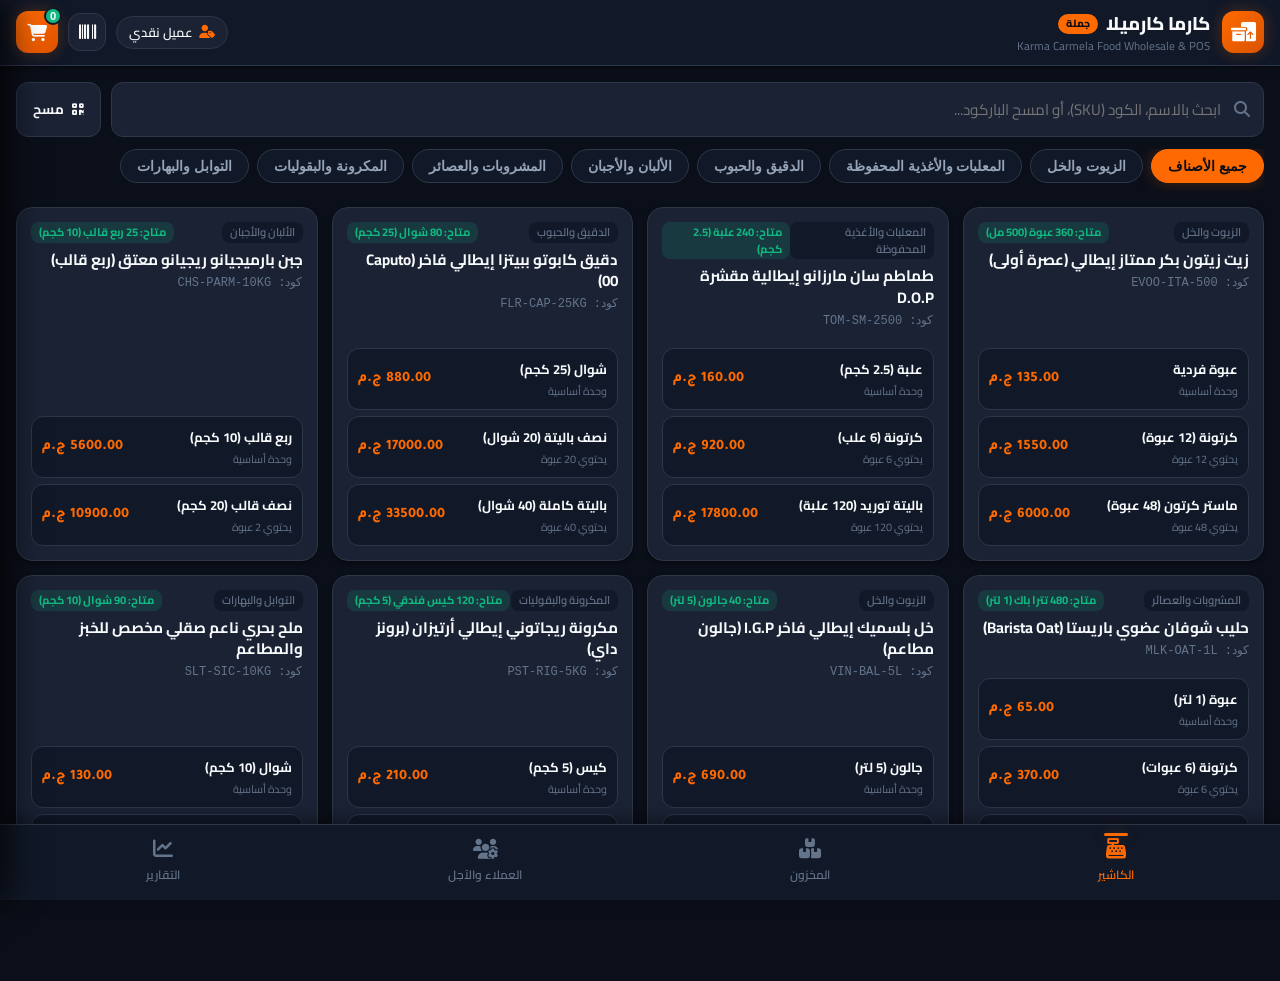
==== app/src/main/assets/index.html @ 8ec6a8a3 "refactor: replace Compose UI with WebView in MainActivity Migrate the main interface from Jetpack Co" ====
<!DOCTYPE html>
<html lang="ar" dir="rtl">
<head>
    <meta charset="UTF-8">
    <meta name="viewport" content="width=device-width, initial-scale=1.0, maximum-scale=1.0, user-scalable=no">
    <title>كارما كارميلا | Karma Carmela POS</title>
    <meta name="description" content="منظومة نقاط البيع وإدارة مخزون المواد الغذائية وتجارة الجملة والتجزئة">
    <meta name="theme-color" content="#0b0f19">
    
    <!-- Google Fonts: Cairo & Tajawal -->
    <link rel="preconnect" href="https://fonts.googleapis.com">
    <link rel="preconnect" href="https://fonts.gstatic.com" crossorigin>
    <link href="https://fonts.googleapis.com/css2?family=Cairo:wght@400;500;600;700;800&family=Tajawal:wght@400;500;700;800&display=swap" rel="stylesheet">
    
    <!-- FontAwesome Icons -->
    <link rel="stylesheet" href="https://cdnjs.cloudflare.com/ajax/libs/font-awesome/6.5.1/css/all.min.css">
    
    <!-- Main Stylesheet -->
    <link rel="stylesheet" href="css/style.css">
</head>
<body>
    <!-- App Container -->
    <div id="app" class="app-container">

        <!-- Top Header Bar -->
        <header class="app-header">
            <div class="header-content">
                <div class="brand-section">
                    <div class="brand-logo">
                        <i class="fa-solid fa-boxes-packing"></i>
                    </div>
                    <div class="brand-info">
                        <h1 class="brand-title">كارما كارميلا <span class="badge-pro">جملة</span></h1>
                        <p class="brand-subtitle">Karma Carmela Food Wholesale & POS</p>
                    </div>
                </div>

                <div class="header-actions">
                    <!-- Customer Selector in POS -->
                    <div class="customer-quick-select" id="quickCustomerBadge" onclick="app.openCustomerModal()">
                        <i class="fa-solid fa-user-tag"></i>
                        <span id="headerCustomerName">عميل نقدي</span>
                    </div>

                    <!-- Barcode Scanner Quick Launch -->
                    <button class="btn-icon-header" onclick="app.openScannerModal()" title="مسح باركود">
                        <i class="fa-solid fa-barcode"></i>
                    </button>

                    <!-- Cart Trigger Button -->
                    <button class="btn-cart-header" onclick="app.toggleCartDrawer()">
                        <i class="fa-solid fa-cart-shopping"></i>
                        <span class="cart-badge" id="cartCountBadge">0</span>
                    </button>
                </div>
            </div>
        </header>

        <!-- Main Content Area -->
        <main class="app-main">

            <!-- ================= SCREEN 1: POS REGISTER ================= -->
            <section id="screen-pos" class="screen-view active">
                <!-- Search & Filters Bar -->
                <div class="pos-search-bar">
                    <div class="search-input-wrapper">
                        <i class="fa-solid fa-magnifying-glass search-icon"></i>
                        <input type="text" id="posSearchInput" placeholder="ابحث بالاسم، الكود (SKU)، أو امسح الباركود..." oninput="app.filterProducts()">
                        <button class="clear-search-btn" id="clearSearchBtn" onclick="app.clearPosSearch()">
                            <i class="fa-solid fa-xmark"></i>
                        </button>
                    </div>
                    <button class="btn-scan-action" onclick="app.openScannerModal()">
                        <i class="fa-solid fa-qrcode"></i>
                        <span>مسح</span>
                    </button>
                </div>

                <!-- Categories Horizontal Scroll -->
                <div class="categories-bar" id="categoriesBar">
                    <!-- Rendered by JS -->
                </div>

                <!-- Wholesale Products Grid -->
                <div class="products-container">
                    <div class="products-grid" id="productsGrid">
                        <!-- Rendered by JS -->
                    </div>
                </div>
            </section>

            <!-- ================= SCREEN 2: INVENTORY ================= -->
            <section id="screen-inventory" class="screen-view">
                <div class="section-header">
                    <div>
                        <h2 class="section-title">إدارة المخزون والتعبئة</h2>
                        <p class="section-desc">متابعة الأرصدة، الوحدات المتعددة، وتوريدات الجملة</p>
                    </div>
                    <div class="section-actions">
                        <button class="btn-primary-action" onclick="app.openAddProductModal()">
                            <i class="fa-solid fa-plus"></i> إضافة صنف جديد
                        </button>
                        <button class="btn-secondary-action" onclick="app.exportInventoryCSV()">
                            <i class="fa-solid fa-file-excel"></i> تصدير إكسيل
                        </button>
                    </div>
                </div>

                <!-- Inventory Stats Banner -->
                <div class="inventory-stats-row">
                    <div class="stat-mini-card">
                        <span class="stat-mini-label">إجمالي الأصناف</span>
                        <strong class="stat-mini-val" id="invTotalItems">0</strong>
                    </div>
                    <div class="stat-mini-card alert-card" onclick="app.filterLowStock()">
                        <span class="stat-mini-label">أصناف قاربت النفاد</span>
                        <strong class="stat-mini-val text-danger" id="invLowStockItems">0</strong>
                    </div>
                    <div class="stat-mini-card">
                        <span class="stat-mini-label">قيمة المخزون (شراء)</span>
                        <strong class="stat-mini-val text-warning" id="invCostValuation">0.00 ج.م</strong>
                    </div>
                    <div class="stat-mini-card">
                        <span class="stat-mini-label">قيمة المخزون (بيع جملة)</span>
                        <strong class="stat-mini-val text-success" id="invWholesaleValuation">0.00 ج.م</strong>
                    </div>
                </div>

                <!-- Inventory Filter & Search -->
                <div class="inventory-controls">
                    <input type="text" id="inventorySearchInput" class="custom-input" placeholder="بحث في المخزون بالاسم أو الباركود..." oninput="app.renderInventory()">
                    <select id="inventoryCategoryFilter" class="custom-select" onchange="app.renderInventory()">
                        <option value="ALL">جميع الأقسام</option>
                    </select>
                </div>

                <!-- Inventory Items Table -->
                <div class="table-responsive">
                    <table class="custom-table" id="inventoryTable">
                        <thead>
                            <tr>
                                <th>الصنف</th>
                                <th>القسم</th>
                                <th>الرصيد المتاح</th>
                                <th>سعر التكلفة</th>
                                <th>سعر الجملة</th>
                                <th>الوحدات والتعبئة</th>
                                <th>الحالة</th>
                                <th>إجراءات</th>
                            </tr>
                        </thead>
                        <tbody id="inventoryTableBody">
                            <!-- Rendered by JS -->
                        </tbody>
                    </table>
                </div>
            </section>

            <!-- ================= SCREEN 3: CUSTOMERS & CREDIT ================= -->
            <section id="screen-customers" class="screen-view">
                <div class="section-header">
                    <div>
                        <h2 class="section-title">حسابات العملاء والآجل</h2>
                        <p class="section-desc">المطاعم، السوبرماركت، والديون المستحقة</p>
                    </div>
                    <button class="btn-primary-action" onclick="app.openAddCustomerModal()">
                        <i class="fa-solid fa-user-plus"></i> إضافة عميل جديد
                    </button>
                </div>

                <!-- Customer Ledger Overview -->
                <div class="customers-stats-row">
                    <div class="stat-card orange-glow">
                        <div class="stat-card-icon"><i class="fa-solid fa-file-invoice-dollar"></i></div>
                        <div>
                            <span class="stat-label">إجمالي الديون المستحقة (الآجل)</span>
                            <h3 class="stat-value" id="totalReceivablesDisplay">0.00 ج.م</h3>
                        </div>
                    </div>
                </div>

                <!-- Customers Grid -->
                <div class="customers-grid" id="customersGrid">
                    <!-- Rendered by JS -->
                </div>
            </section>

            <!-- ================= SCREEN 4: REPORTS & ANALYTICS ================= -->
            <section id="screen-reports" class="screen-view">
                <div class="section-header">
                    <div>
                        <h2 class="section-title">التقارير والمبيعات والأرباح</h2>
                        <p class="section-desc">تحليل المبيعات، الفواتير، وحركة الصندوق</p>
                    </div>
                    <div class="section-actions">
                        <button class="btn-secondary-action" onclick="app.exportSalesCSV()">
                            <i class="fa-solid fa-file-csv"></i> تصدير المبيعات (CSV)
                        </button>
                    </div>
                </div>

                <!-- Financial Highlights -->
                <div class="reports-kpi-grid">
                    <div class="kpi-card">
                        <div class="kpi-icon green-icon"><i class="fa-solid fa-arrow-trend-up"></i></div>
                        <div class="kpi-data">
                            <span>إجمالي المبيعات</span>
                            <h3 id="reportTotalSales">0.00 ج.م</h3>
                            <small id="reportOrdersCount">0 فواتير مسجلة</small>
                        </div>
                    </div>
                    <div class="kpi-card">
                        <div class="kpi-icon orange-icon"><i class="fa-solid fa-hand-holding-dollar"></i></div>
                        <div class="kpi-data">
                            <span>التحصيل النقدي</span>
                            <h3 id="reportCashSales">0.00 ج.م</h3>
                            <small>مدفوع نقداً وفوري</small>
                        </div>
                    </div>
                    <div class="kpi-card">
                        <div class="kpi-icon blue-icon"><i class="fa-solid fa-credit-card"></i></div>
                        <div class="kpi-data">
                            <span>المبيعات الآجلة</span>
                            <h3 id="reportCreditSales">0.00 ج.م</h3>
                            <small>فواتير على الحساب</small>
                        </div>
                    </div>
                    <div class="kpi-card">
                        <div class="kpi-icon purple-icon"><i class="fa-solid fa-chart-pie"></i></div>
                        <div class="kpi-data">
                            <span>هامش الربح المتوقع</span>
                            <h3 id="reportEstimatedProfit">0.00 ج.م</h3>
                            <small id="reportProfitMarginRate">0% نسبة الربحية</small>
                        </div>
                    </div>
                </div>

                <!-- Recent Orders History Table -->
                <div class="orders-history-card">
                    <h3 class="card-subtitle"><i class="fa-solid fa-receipt"></i> سجل الفواتير والمبيعات الأخيرة</h3>
                    <div class="table-responsive">
                        <table class="custom-table" id="ordersTable">
                            <thead>
                                <tr>
                                    <th>رقم الفاتورة</th>
                                    <th>العميل</th>
                                    <th>التاريخ والوقت</th>
                                    <th>طريقة السداد</th>
                                    <th>الإجمالي</th>
                                    <th>الحالة</th>
                                    <th>معاينة</th>
                                </tr>
                            </thead>
                            <tbody id="ordersTableBody">
                                <!-- Rendered by JS -->
                            </tbody>
                        </table>
                    </div>
                </div>

                <!-- Stock Audit Log -->
                <div class="audit-history-card">
                    <h3 class="card-subtitle"><i class="fa-solid fa-clock-rotate-left"></i> سجل حركات وتوريدات المخزون</h3>
                    <div class="table-responsive">
                        <table class="custom-table" id="auditTable">
                            <thead>
                                <tr>
                                    <th>الصنف</th>
                                    <th>نوع الحركة</th>
                                    <th>الكمية</th>
                                    <th>الرصيد السابق</th>
                                    <th>الرصيد الجديد</th>
                                    <th>التاريخ والبيان</th>
                                </tr>
                            </thead>
                            <tbody id="auditTableBody">
                                <!-- Rendered by JS -->
                            </tbody>
                        </table>
                    </div>
                </div>
            </section>

        </main>

        <!-- ================= BOTTOM NAVIGATION BAR ================= -->
        <nav class="bottom-nav">
            <button class="nav-item active" data-screen="pos" onclick="app.switchScreen('pos')">
                <i class="fa-solid fa-cash-register"></i>
                <span>الكاشير</span>
            </button>
            <button class="nav-item" data-screen="inventory" onclick="app.switchScreen('inventory')">
                <i class="fa-solid fa-boxes-stacked"></i>
                <span>المخزون</span>
            </button>
            <button class="nav-item" data-screen="customers" onclick="app.switchScreen('customers')">
                <i class="fa-solid fa-users-gear"></i>
                <span>العملاء والآجل</span>
            </button>
            <button class="nav-item" data-screen="reports" onclick="app.switchScreen('reports')">
                <i class="fa-solid fa-chart-line"></i>
                <span>التقارير</span>
            </button>
        </nav>

        <!-- ================= CART DRAWER / SIDE PANEL ================= -->
        <div class="cart-drawer-overlay" id="cartOverlay" onclick="app.toggleCartDrawer()"></div>
        <aside class="cart-drawer" id="cartDrawer">
            <div class="cart-drawer-header">
                <div class="cart-title-wrap">
                    <i class="fa-solid fa-bag-shopping"></i>
                    <h3>سلة مبيعات الجملة</h3>
                </div>
                <button class="btn-close-drawer" onclick="app.toggleCartDrawer()">
                    <i class="fa-solid fa-xmark"></i>
                </button>
            </div>

            <!-- Customer Selection Strip -->
            <div class="cart-customer-strip">
                <div class="cust-info">
                    <i class="fa-solid fa-store"></i>
                    <div>
                        <span class="label-xs">العميل الحالي:</span>
                        <strong id="cartCustomerName">عميل نقدي</strong>
                        <span class="tier-pill" id="cartCustomerTier">شريحة 1 (عادي)</span>
                    </div>
                </div>
                <button class="btn-change-cust" onclick="app.openCustomerModal()">تغيير</button>
            </div>

            <!-- Cart Line Items List -->
            <div class="cart-items-list" id="cartItemsList">
                <!-- Rendered by JS -->
            </div>

            <!-- Cart Calculation Summary -->
            <div class="cart-summary-box">
                <div class="summary-line">
                    <span>المجموع قبل الخصم:</span>
                    <strong id="cartSubtotal">0.00 ج.م</strong>
                </div>

                <!-- Discount Selector -->
                <div class="discount-selector-row">
                    <span>خصم الجملة:</span>
                    <div class="discount-chips" id="discountChips">
                        <button class="chip active" onclick="app.setDiscount(0)">0%</button>
                        <button class="chip" onclick="app.setDiscount(5)">5%</button>
                        <button class="chip" onclick="app.setDiscount(10)">10%</button>
                        <button class="chip" onclick="app.setDiscount(15)">15%</button>
                    </div>
                </div>

                <!-- Tax Selector -->
                <div class="tax-selector-row">
                    <span>الضريبة:</span>
                    <div class="tax-chips">
                        <button class="chip active" id="taxExemptBtn" onclick="app.setTax(0)">معفي (جملة)</button>
                        <button class="chip" id="tax5Btn" onclick="app.setTax(5)">5% ق.م</button>
                        <button class="chip" id="tax14Btn" onclick="app.setTax(14)">14% ق.م</button>
                    </div>
                </div>

                <div class="summary-divider"></div>

                <!-- Final Total & Tafqeet -->
                <div class="final-total-line">
                    <span class="total-label">المبلغ المطلوب:</span>
                    <strong class="total-amount" id="cartFinalTotal">0.00 ج.م</strong>
                </div>
                <!-- Tafqeet (Arabic Spelled Out Words) -->
                <div class="tafqeet-box" id="cartTafqeet">
                    فقط صفر جنيهاً مصرياً لا غير
                </div>

                <!-- Payment Methods Selector -->
                <div class="payment-methods-grid">
                    <button class="pay-btn active" data-method="CASH" onclick="app.setPaymentMethod('CASH')">
                        <i class="fa-solid fa-money-bill-wave"></i> نقداً
                    </button>
                    <button class="pay-btn" data-method="CARD" onclick="app.setPaymentMethod('CARD')">
                        <i class="fa-solid fa-credit-card"></i> فيزا / شبكة
                    </button>
                    <button class="pay-btn" data-method="CREDIT_NET30" onclick="app.setPaymentMethod('CREDIT_NET30')">
                        <i class="fa-solid fa-calendar-days"></i> آجل (30 يوم)
                    </button>
                    <button class="pay-btn" data-method="TRANSFER" onclick="app.setPaymentMethod('TRANSFER')">
                        <i class="fa-solid fa-building-columns"></i> تحويل بنكي
                    </button>
                </div>

                <!-- Complete Sale Action -->
                <button class="btn-checkout-action" id="btnCheckout" onclick="app.completeCheckout()">
                    <i class="fa-solid fa-circle-check"></i> تأكيد الفاتورة وطباعة
                </button>
            </div>
        </aside>

        <!-- ================= MODAL: BARCODE SCANNER ================= -->
        <div class="modal-overlay" id="scannerModal">
            <div class="modal-box modal-scanner">
                <div class="modal-header">
                    <h3><i class="fa-solid fa-barcode"></i> ماسح الباركود السريع</h3>
                    <button class="btn-modal-close" onclick="app.closeScannerModal()"><i class="fa-solid fa-xmark"></i></button>
                </div>
                <div class="modal-body">
                    <!-- Scanner Viewfinder Animation -->
                    <div class="scanner-viewfinder">
                        <div class="laser-line"></div>
                        <div class="corner top-left"></div>
                        <div class="corner top-right"></div>
                        <div class="corner bottom-left"></div>
                        <div class="corner bottom-right"></div>
                        <div class="scan-target-icon"><i class="fa-solid fa-camera"></i></div>
                        <p class="scan-hint">وجّه الكاميرا أو القارئ الضوئي نحو الباركود</p>
                    </div>

                    <!-- Quick Wholesale Barcode Presets for instant simulation -->
                    <div class="quick-barcodes-section">
                        <span class="quick-label">أكواد سريعة للتجربة الفورية:</span>
                        <div class="quick-barcodes-wrap" id="quickBarcodesWrap">
                            <!-- Injected by JS -->
                        </div>
                    </div>

                    <!-- Manual Input -->
                    <div class="manual-scan-input-row">
                        <input type="text" id="manualScannerInput" placeholder="أدخل كود الصنف أو الباركود يدوياً..." onkeydown="if(event.key==='Enter') app.processManualBarcode()">
                        <button class="btn-search-barcode" onclick="app.processManualBarcode()">
                            <i class="fa-solid fa-arrow-left"></i> إدخال
                        </button>
                    </div>
                </div>
            </div>
        </div>

        <!-- ================= MODAL: INVOICE / RECEIPT (PRINTABLE) ================= -->
        <div class="modal-overlay" id="invoiceModal">
            <div class="modal-box modal-invoice">
                <div class="modal-header no-print">
                    <h3><i class="fa-solid fa-file-invoice"></i> فاتورة بيع ضريبية معتمدة</h3>
                    <div class="header-btns">
                        <button class="btn-print" onclick="window.print()"><i class="fa-solid fa-print"></i> طباعة الفاتورة</button>
                        <button class="btn-modal-close" onclick="app.closeInvoiceModal()"><i class="fa-solid fa-xmark"></i></button>
                    </div>
                </div>
                
                <div class="invoice-printable-sheet" id="invoicePrintArea">
                    <!-- Invoice Header -->
                    <div class="inv-header">
                        <div class="inv-brand">
                            <h2>كارما كارميلا للتجارة والتوزيع</h2>
                            <p>Karma Carmela Wholesale & Food Supply</p>
                            <small>سجل تجاري: 489210 • بطاقة ضريبية: 392-819-102</small>
                        </div>
                        <div class="inv-meta">
                            <h3 id="invNumberDisplay">INV-2026-0001</h3>
                            <span id="invDateDisplay">2026-11-10 16:30</span>
                            <span class="inv-status-badge" id="invPaymentStatusBadge">مسددة بالكامل</span>
                        </div>
                    </div>

                    <!-- Customer Info in Invoice -->
                    <div class="inv-customer-row">
                        <div class="inv-cust-block">
                            <span>السيد / العميل:</span>
                            <strong id="invCustomerName">عميل نقدي</strong>
                        </div>
                        <div class="inv-cust-block">
                            <span>طريقة السداد:</span>
                            <strong id="invPaymentMethod">نقداً</strong>
                        </div>
                        <div class="inv-cust-block">
                            <span>الرقم الضريبي للعميل:</span>
                            <strong id="invCustomerTaxId">-</strong>
                        </div>
                    </div>

                    <!-- Items Table in Invoice -->
                    <table class="inv-table">
                        <thead>
                            <tr>
                                <th>م</th>
                                <th>الصنف والبيان</th>
                                <th>الوحدة</th>
                                <th>الكمية</th>
                                <th>سعر الوحدة</th>
                                <th>الإجمالي</th>
                            </tr>
                        </thead>
                        <tbody id="invItemsTableBody">
                            <!-- Injected by JS -->
                        </tbody>
                    </table>

                    <!-- Invoice Totals & Tafqeet -->
                    <div class="inv-totals-box">
                        <div class="inv-totals-lines">
                            <div class="inv-t-line">
                                <span>المجموع الفرعي:</span>
                                <span id="invSubtotal">0.00 ج.م</span>
                            </div>
                            <div class="inv-t-line" id="invDiscountRow">
                                <span>الخصم الممنوح:</span>
                                <span id="invDiscount">0.00 ج.م</span>
                            </div>
                            <div class="inv-t-line">
                                <span>ضريبة القيمة المضافة:</span>
                                <span id="invTax">0.00 ج.م</span>
                            </div>
                            <div class="inv-t-line inv-grand-total">
                                <span>صافي الفاتورة الإجمالي:</span>
                                <span id="invGrandTotal">0.00 ج.م</span>
                            </div>
                        </div>

                        <!-- Spelled Out Tafqeet in Arabic -->
                        <div class="inv-tafqeet-line">
                            <span>المبلغ كتابةً: </span>
                            <strong id="invTafqeetWords">فقط لا غير</strong>
                        </div>
                    </div>

                    <!-- Invoice Footer & QR -->
                    <div class="inv-footer">
                        <div class="inv-qr-placeholder">
                            <i class="fa-solid fa-qrcode fa-3x"></i>
                            <small>فاتورة إلكترونية معتمدة</small>
                        </div>
                        <div class="inv-terms">
                            <p>البضاعة المباعة تخضع لشروط التخزين القياسية للمواد الغذائية.</p>
                            <p>شكراً لتعاملكم مع كارما كارميلا لتجارة المواد الغذائية بالجملة.</p>
                        </div>
                    </div>
                </div>
            </div>
        </div>

        <!-- ================= MODAL: ADD / EDIT PRODUCT ================= -->
        <div class="modal-overlay" id="productModal">
            <div class="modal-box">
                <div class="modal-header">
                    <h3 id="productModalTitle"><i class="fa-solid fa-box"></i> إضافة صنف جديد</h3>
                    <button class="btn-modal-close" onclick="app.closeProductModal()"><i class="fa-solid fa-xmark"></i></button>
                </div>
                <div class="modal-body">
                    <form id="productForm" onsubmit="event.preventDefault(); app.saveProduct();">
                        <input type="hidden" id="prodId">
                        
                        <div class="form-row">
                            <div class="form-group flex-2">
                                <label>اسم الصنف *</label>
                                <input type="text" id="prodName" required class="custom-input" placeholder="مثال: زيت زيتون بكر ممتاز 500 مل">
                            </div>
                            <div class="form-group">
                                <label>كود الصنف (SKU)</label>
                                <input type="text" id="prodSku" class="custom-input" placeholder="EVOO-500">
                            </div>
                        </div>

                        <div class="form-row">
                            <div class="form-group">
                                <label>القسم / التصنيف *</label>
                                <select id="prodCategory" required class="custom-select">
                                    <option value="الزيوت والخل">الزيوت والخل</option>
                                    <option value="المعلبات والأغذية المحفوظة">المعلبات والأغذية المحفوظة</option>
                                    <option value="الدقيق والحبوب">الدقيق والحبوب</option>
                                    <option value="الألبان والأجبان">الألبان والأجبان</option>
                                    <option value="المشروبات والعصائر">المشروبات والعصائر</option>
                                    <option value="المكرونة والبقوليات">المكرونة والبقوليات</option>
                                    <option value="التوابل والبهارات">التوابل والبهارات</option>
                                </select>
                            </div>
                            <div class="form-group">
                                <label>الوحدة الأساسية *</label>
                                <input type="text" id="prodBaseUnit" required class="custom-input" placeholder="عبوة، كجم، علبة...">
                            </div>
                        </div>

                        <div class="form-row">
                            <div class="form-group">
                                <label>الرصيد المتاح (بالوحدة الأساسية) *</label>
                                <input type="number" id="prodStock" required step="1" class="custom-input" placeholder="100">
                            </div>
                            <div class="form-group">
                                <label>حد إعادة الطلب (النواقص)</label>
                                <input type="number" id="prodMinStock" step="1" class="custom-input" placeholder="20">
                            </div>
                        </div>

                        <div class="form-row">
                            <div class="form-group">
                                <label>سعر التكلفة (ج.م) *</label>
                                <input type="number" id="prodCost" required step="0.25" class="custom-input" placeholder="45.00">
                            </div>
                            <div class="form-group">
                                <label>سعر بيع الجملة (ج.م) *</label>
                                <input type="number" id="prodPrice" required step="0.25" class="custom-input" placeholder="60.00">
                            </div>
                            <div class="form-group">
                                <label>الباركود الدولي</label>
                                <input type="text" id="prodBarcode" class="custom-input" placeholder="6221234567890">
                            </div>
                        </div>

                        <!-- Multi-Unit Packaging Box -->
                        <div class="packaging-units-config">
                            <div class="sub-header-row">
                                <h4><i class="fa-solid fa-layer-group"></i> تعبئة الجملة (كرتونة / شوال / باكت)</h4>
                                <button type="button" class="btn-xs" onclick="app.addUnitRow()"><i class="fa-solid fa-plus"></i> إضافة عبوة</button>
                            </div>
                            <div id="unitsRowsContainer">
                                <!-- Injected by JS -->
                            </div>
                        </div>

                        <div class="modal-footer">
                            <button type="button" class="btn-secondary" onclick="app.closeProductModal()">إلغاء</button>
                            <button type="submit" class="btn-primary">حفظ الصنف</button>
                        </div>
                    </form>
                </div>
            </div>
        </div>

        <!-- ================= MODAL: STOCK ADJUSTMENT ================= -->
        <div class="modal-overlay" id="stockAdjustModal">
            <div class="modal-box">
                <div class="modal-header">
                    <h3><i class="fa-solid fa-truck-ramp-box"></i> حركة مخزون / تعديل رصيد</h3>
                    <button class="btn-modal-close" onclick="app.closeStockAdjustModal()"><i class="fa-solid fa-xmark"></i></button>
                </div>
                <div class="modal-body">
                    <form id="stockAdjustForm" onsubmit="event.preventDefault(); app.saveStockAdjustment();">
                        <input type="hidden" id="adjustProdId">
                        <div class="prod-badge-info" id="adjustProdInfo"></div>

                        <div class="form-group">
                            <label>نوع الحركة *</label>
                            <select id="adjustType" class="custom-select">
                                <option value="RECEIVING">توريد بضاعة جديدة (+ زيادة الرصيد)</option>
                                <option value="AUDIT">جرد فعلي وتصحيح العجز/الزيادة</option>
                                <option value="SPOILAGE">هالك وتالف وتالف نقل (- إنقاص الرصيد)</option>
                            </select>
                        </div>

                        <div class="form-group">
                            <label id="adjustQtyLabel">الكمية المضافة (بالوحدة الأساسية) *</label>
                            <input type="number" id="adjustQty" required step="1" class="custom-input" placeholder="مثال: 50">
                        </div>

                        <div class="form-group">
                            <label>رقم إذن التوريد / المرجع</label>
                            <input type="text" id="adjustRef" class="custom-input" placeholder="PO-8821">
                        </div>

                        <div class="modal-footer">
                            <button type="button" class="btn-secondary" onclick="app.closeStockAdjustModal()">إلغاء</button>
                            <button type="submit" class="btn-primary">تأكيد الحركة</button>
                        </div>
                    </form>
                </div>
            </div>
        </div>

        <!-- ================= MODAL: CUSTOMER SELECTION / ADD ================= -->
        <div class="modal-overlay" id="customerModal">
            <div class="modal-box">
                <div class="modal-header">
                    <h3><i class="fa-solid fa-users"></i> اختيار أو إضافة عميل جملة</h3>
                    <button class="btn-modal-close" onclick="app.closeCustomerModal()"><i class="fa-solid fa-xmark"></i></button>
                </div>
                <div class="modal-body">
                    <div class="customer-picker-list" id="customerPickerList">
                        <!-- Injected by JS -->
                    </div>
                </div>
            </div>
        </div>

        <!-- ================= MODAL: ADD CUSTOMER ================= -->
        <div class="modal-overlay" id="addCustomerModal">
            <div class="modal-box">
                <div class="modal-header">
                    <h3><i class="fa-solid fa-user-plus"></i> إضافة حساب عميل جملة</h3>
                    <button class="btn-modal-close" onclick="app.closeAddCustomerModal()"><i class="fa-solid fa-xmark"></i></button>
                </div>
                <div class="modal-body">
                    <form id="customerForm" onsubmit="event.preventDefault(); app.saveNewCustomer();">
                        <div class="form-group">
                            <label>اسم المطعم أو المنشأة *</label>
                            <input type="text" id="custBusinessName" required class="custom-input" placeholder="مثال: بيتزا ومطعم كارميلا">
                        </div>
                        <div class="form-row">
                            <div class="form-group">
                                <label>المسؤول / الشيف</label>
                                <input type="text" id="custContactName" class="custom-input" placeholder="أ/ ماركو">
                            </div>
                            <div class="form-group">
                                <label>رقم الهاتف *</label>
                                <input type="tel" id="custPhone" required class="custom-input" placeholder="01012345678">
                            </div>
                        </div>
                        <div class="form-row">
                            <div class="form-group">
                                <label>شريحة الأسعار</label>
                                <select id="custTier" class="custom-select">
                                    <option value="1">شريحة 1 (أسعار الجملة العادية)</option>
                                    <option value="2">شريحة 2 (عميل مميز - خصم 5%)</option>
                                    <option value="3">شريحة 3 (موزع كميات - خصم 10%)</option>
                                </select>
                            </div>
                            <div class="form-group">
                                <label>الحد الائتماني الأقصى (ج.م)</label>
                                <input type="number" id="custCreditLimit" value="25000" class="custom-input">
                            </div>
                        </div>
                        <div class="modal-footer">
                            <button type="button" class="btn-secondary" onclick="app.closeAddCustomerModal()">إلغاء</button>
                            <button type="submit" class="btn-primary">حفظ العميل</button>
                        </div>
                    </form>
                </div>
            </div>
        </div>

        <!-- ================= MODAL: RECORD CUSTOMER PAYMENT ================= -->
        <div class="modal-overlay" id="paymentModal">
            <div class="modal-box">
                <div class="modal-header">
                    <h3><i class="fa-solid fa-money-check-dollar"></i> تحصيل دفعة حساب آجل</h3>
                    <button class="btn-modal-close" onclick="app.closePaymentModal()"><i class="fa-solid fa-xmark"></i></button>
                </div>
                <div class="modal-body">
                    <form id="paymentForm" onsubmit="event.preventDefault(); app.saveCustomerPayment();">
                        <input type="hidden" id="payCustId">
                        <div class="payment-cust-summary" id="payCustSummary"></div>
                        <div class="form-group">
                            <label>المبلغ المحصّل (ج.م) *</label>
                            <input type="number" id="payAmount" required step="1" class="custom-input" placeholder="1000">
                        </div>
                        <div class="modal-footer">
                            <button type="button" class="btn-secondary" onclick="app.closePaymentModal()">إلغاء</button>
                            <button type="submit" class="btn-primary">تسجيل التحصيل في الخزينة</button>
                        </div>
                    </form>
                </div>
            </div>
        </div>

    </div>

    <!-- Application Script -->
    <script src="js/app.js"></script>
</body>
</html>
---- app/src/main/assets/css/style.css ----
/* ==========================================================================
   Karma Carmela POS & Wholesale - World-Class Dark Theme (Arabic RTL)
   Inspired by Amazon & Etisalat Pro Dashboards
   ========================================================================== */

:root {
    --bg-main: #0B0F19;
    --bg-surface: #111827;
    --bg-card: #1A2234;
    --bg-card-hover: #212C42;
    --bg-input: #0F172A;
    --border-color: #2D3748;
    --border-focus: #FF6A00;

    /* Brand Accents */
    --primary-orange: #FF6A00;
    --primary-orange-light: #FF8533;
    --primary-orange-glow: rgba(255, 106, 0, 0.25);
    
    --accent-emerald: #10B981;
    --accent-emerald-dark: #059669;
    --accent-emerald-glow: rgba(16, 185, 129, 0.2);

    --accent-blue: #3B82F6;
    --accent-purple: #8B5CF6;
    --accent-rose: #EF4444;
    --accent-amber: #F59E0B;

    /* Text Colors */
    --text-primary: #F8FAFC;
    --text-secondary: #94A3B8;
    --text-muted: #64748B;
    --text-inverse: #0B0F19;

    /* Shadows & Radii */
    --shadow-sm: 0 2px 4px rgba(0, 0, 0, 0.4);
    --shadow-md: 0 4px 12px rgba(0, 0, 0, 0.5);
    --shadow-lg: 0 10px 25px rgba(0, 0, 0, 0.6);
    --shadow-glow: 0 0 15px var(--primary-orange-glow);

    --radius-sm: 8px;
    --radius-md: 12px;
    --radius-lg: 16px;
    --radius-full: 9999px;

    --font-main: 'Cairo', 'Tajawal', system-ui, -apple-system, sans-serif;
    --transition: all 0.2s cubic-bezier(0.4, 0, 0.2, 1);
}

/* Base Reset & RTL */
*, *::before, *::after {
    box-sizing: border-box;
    margin: 0;
    padding: 0;
    -webkit-tap-highlight-color: transparent;
}

body {
    font-family: var(--font-main);
    background-color: var(--bg-main);
    color: var(--text-primary);
    direction: rtl;
    text-align: right;
    line-height: 1.5;
    overflow-x: hidden;
    min-height: 100vh;
}

/* App Container */
.app-container {
    display: flex;
    flex-direction: column;
    min-height: 100vh;
    padding-bottom: 74px; /* For bottom navigation */
}

/* ==========================================================================
   Header Bar
   ========================================================================== */
.app-header {
    background-color: var(--bg-surface);
    border-bottom: 1px solid var(--border-color);
    position: sticky;
    top: 0;
    z-index: 50;
    box-shadow: var(--shadow-sm);
}

.header-content {
    max-width: 1400px;
    margin: 0 auto;
    padding: 10px 16px;
    display: flex;
    justify-content: space-between;
    align-items: center;
}

.brand-section {
    display: flex;
    align-items: center;
    gap: 12px;
}

.brand-logo {
    width: 42px;
    height: 42px;
    background: linear-gradient(135deg, var(--primary-orange), #D95300);
    border-radius: var(--radius-md);
    display: flex;
    align-items: center;
    justify-content: center;
    font-size: 20px;
    color: #FFF;
    box-shadow: var(--shadow-glow);
}

.brand-title {
    font-size: 1.15rem;
    font-weight: 800;
    color: var(--text-primary);
    display: flex;
    align-items: center;
    gap: 8px;
}

.badge-pro {
    background-color: var(--primary-orange);
    color: var(--text-inverse);
    font-size: 0.65rem;
    font-weight: 800;
    padding: 2px 8px;
    border-radius: var(--radius-full);
}

.brand-subtitle {
    font-size: 0.72rem;
    color: var(--text-muted);
}

.header-actions {
    display: flex;
    align-items: center;
    gap: 10px;
}

.customer-quick-select {
    display: flex;
    align-items: center;
    gap: 6px;
    background-color: var(--bg-card);
    border: 1px solid var(--border-color);
    padding: 6px 12px;
    border-radius: var(--radius-full);
    font-size: 0.8rem;
    font-weight: 600;
    color: var(--text-primary);
    cursor: pointer;
    transition: var(--transition);
}

.customer-quick-select:hover {
    border-color: var(--primary-orange);
    background-color: var(--bg-card-hover);
}

.customer-quick-select i {
    color: var(--primary-orange);
}

.btn-icon-header {
    background-color: var(--bg-card);
    border: 1px solid var(--border-color);
    color: var(--text-primary);
    width: 38px;
    height: 38px;
    border-radius: var(--radius-md);
    display: flex;
    align-items: center;
    justify-content: center;
    cursor: pointer;
    transition: var(--transition);
    font-size: 1.05rem;
}

.btn-icon-header:hover {
    color: var(--primary-orange);
    border-color: var(--primary-orange);
}

.btn-cart-header {
    position: relative;
    background: linear-gradient(135deg, var(--primary-orange), #E05300);
    border: none;
    color: #FFF;
    width: 42px;
    height: 42px;
    border-radius: var(--radius-md);
    display: flex;
    align-items: center;
    justify-content: center;
    cursor: pointer;
    font-size: 1.1rem;
    box-shadow: var(--shadow-glow);
    transition: var(--transition);
}

.btn-cart-header:hover {
    transform: translateY(-2px);
}

.cart-badge {
    position: absolute;
    top: -4px;
    right: -4px;
    background-color: var(--accent-emerald);
    color: #FFF;
    font-size: 0.7rem;
    font-weight: 800;
    min-width: 18px;
    height: 18px;
    border-radius: var(--radius-full);
    display: flex;
    align-items: center;
    justify-content: center;
    border: 2px solid var(--bg-surface);
}

/* ==========================================================================
   Main & Screen Navigation
   ========================================================================== */
.app-main {
    flex: 1;
    max-width: 1400px;
    width: 100%;
    margin: 0 auto;
    padding: 16px;
}

.screen-view {
    display: none;
}

.screen-view.active {
    display: block;
    animation: fadeIn 0.25s ease-out;
}

@keyframes fadeIn {
    from { opacity: 0; transform: translateY(6px); }
    to { opacity: 1; transform: translateY(0); }
}

/* Bottom Navigation */
.bottom-nav {
    position: fixed;
    bottom: 0;
    left: 0;
    right: 0;
    background-color: var(--bg-surface);
    border-top: 1px solid var(--border-color);
    display: flex;
    justify-content: space-around;
    padding: 8px 12px;
    z-index: 40;
    box-shadow: 0 -4px 15px rgba(0, 0, 0, 0.4);
}

.nav-item {
    background: transparent;
    border: none;
    color: var(--text-muted);
    display: flex;
    flex-direction: column;
    align-items: center;
    gap: 4px;
    font-family: var(--font-main);
    font-size: 0.75rem;
    font-weight: 600;
    cursor: pointer;
    padding: 6px 14px;
    border-radius: var(--radius-md);
    transition: var(--transition);
    position: relative;
}

.nav-item i {
    font-size: 1.25rem;
}

.nav-item.active {
    color: var(--primary-orange);
}

.nav-item.active::after {
    content: '';
    position: absolute;
    top: 0;
    left: 50%;
    transform: translateX(-50%);
    width: 24px;
    height: 3px;
    background-color: var(--primary-orange);
    border-radius: var(--radius-full);
    box-shadow: var(--shadow-glow);
}

/* ==========================================================================
   SCREEN 1: POS REGISTER
   ========================================================================== */
.pos-search-bar {
    display: flex;
    gap: 10px;
    margin-bottom: 12px;
}

.search-input-wrapper {
    flex: 1;
    position: relative;
    display: flex;
    align-items: center;
}

.search-input-wrapper input {
    width: 100%;
    background-color: var(--bg-card);
    border: 1px solid var(--border-color);
    padding: 12px 42px 12px 36px;
    border-radius: var(--radius-md);
    color: var(--text-primary);
    font-family: var(--font-main);
    font-size: 0.95rem;
    transition: var(--transition);
}

.search-input-wrapper input:focus {
    outline: none;
    border-color: var(--primary-orange);
    box-shadow: 0 0 0 3px var(--primary-orange-glow);
}

.search-icon {
    position: absolute;
    right: 14px;
    color: var(--text-muted);
    font-size: 1rem;
    pointer-events: none;
}

.clear-search-btn {
    position: absolute;
    left: 10px;
    background: transparent;
    border: none;
    color: var(--text-muted);
    cursor: pointer;
    font-size: 0.9rem;
    display: none;
}

.btn-scan-action {
    display: flex;
    align-items: center;
    gap: 8px;
    background-color: var(--bg-card);
    border: 1px solid var(--border-color);
    color: var(--text-primary);
    padding: 0 16px;
    border-radius: var(--radius-md);
    font-family: var(--font-main);
    font-weight: 700;
    cursor: pointer;
    transition: var(--transition);
}

.btn-scan-action:hover {
    border-color: var(--primary-orange);
    color: var(--primary-orange);
}

/* Categories Bar */
.categories-bar {
    display: flex;
    gap: 8px;
    overflow-x: auto;
    padding-bottom: 8px;
    margin-bottom: 16px;
    scrollbar-width: none;
}

.categories-bar::-webkit-scrollbar {
    display: none;
}

.cat-chip {
    white-space: nowrap;
    background-color: var(--bg-surface);
    border: 1px solid var(--border-color);
    color: var(--text-secondary);
    padding: 8px 16px;
    border-radius: var(--radius-full);
    font-size: 0.85rem;
    font-weight: 600;
    cursor: pointer;
    transition: var(--transition);
}

.cat-chip:hover {
    border-color: var(--primary-orange);
    color: var(--text-primary);
}

.cat-chip.active {
    background-color: var(--primary-orange);
    border-color: var(--primary-orange);
    color: var(--text-inverse);
    font-weight: 800;
    box-shadow: var(--shadow-glow);
}

/* Products Grid */
.products-grid {
    display: grid;
    grid-template-columns: repeat(auto-fill, minmax(240px, 1fr));
    gap: 14px;
}

.product-card {
    background-color: var(--bg-card);
    border: 1px solid var(--border-color);
    border-radius: var(--radius-lg);
    padding: 14px;
    display: flex;
    flex-direction: column;
    justify-content: space-between;
    transition: var(--transition);
    position: relative;
    box-shadow: var(--shadow-sm);
}

.product-card:hover {
    border-color: rgba(255, 106, 0, 0.4);
    transform: translateY(-2px);
    box-shadow: var(--shadow-md);
}

.prod-top-meta {
    display: flex;
    justify-content: space-between;
    align-items: center;
    margin-bottom: 6px;
}

.prod-category-tag {
    font-size: 0.7rem;
    color: var(--text-muted);
    background-color: var(--bg-surface);
    padding: 2px 8px;
    border-radius: var(--radius-sm);
    font-weight: 600;
}

.prod-stock-badge {
    font-size: 0.7rem;
    font-weight: 700;
    padding: 2px 8px;
    border-radius: var(--radius-sm);
    background-color: rgba(16, 185, 129, 0.15);
    color: var(--accent-emerald);
}

.prod-stock-badge.low {
    background-color: rgba(239, 68, 68, 0.15);
    color: var(--accent-rose);
}

.prod-title {
    font-size: 0.95rem;
    font-weight: 700;
    color: var(--text-primary);
    margin-bottom: 4px;
    line-height: 1.4;
}

.prod-sku {
    font-size: 0.75rem;
    color: var(--text-muted);
    font-family: monospace;
    margin-bottom: 10px;
}

/* Packaging Units Container in Card */
.prod-units-wrap {
    display: flex;
    flex-direction: column;
    gap: 6px;
    margin-top: 8px;
}

.unit-button {
    background-color: var(--bg-surface);
    border: 1px solid var(--border-color);
    border-radius: var(--radius-md);
    padding: 8px 10px;
    display: flex;
    justify-content: space-between;
    align-items: center;
    cursor: pointer;
    transition: var(--transition);
    font-family: var(--font-main);
}

.unit-button:hover {
    border-color: var(--primary-orange);
    background-color: rgba(255, 106, 0, 0.08);
}

.unit-info-left {
    display: flex;
    flex-direction: column;
    align-items: flex-start;
}

.unit-name {
    font-size: 0.82rem;
    font-weight: 700;
    color: var(--text-primary);
}

.unit-factor {
    font-size: 0.68rem;
    color: var(--text-muted);
}

.unit-price {
    font-size: 0.9rem;
    font-weight: 800;
    color: var(--primary-orange);
    font-family: 'Tajawal', sans-serif;
}

/* ==========================================================================
   CART DRAWER (SIDE PANEL)
   ========================================================================== */
.cart-drawer-overlay {
    position: fixed;
    inset: 0;
    background-color: rgba(0, 0, 0, 0.65);
    backdrop-filter: blur(4px);
    z-index: 90;
    opacity: 0;
    visibility: hidden;
    transition: var(--transition);
}

.cart-drawer-overlay.active {
    opacity: 1;
    visibility: visible;
}

.cart-drawer {
    position: fixed;
    top: 0;
    bottom: 0;
    left: 0; /* Left side drawer in RTL */
    width: 420px;
    max-width: 90vw;
    background-color: var(--bg-surface);
    border-right: 1px solid var(--border-color);
    z-index: 100;
    display: flex;
    flex-direction: column;
    transform: translateX(-100%);
    transition: transform 0.3s cubic-bezier(0.16, 1, 0.3, 1);
    box-shadow: 10px 0 30px rgba(0, 0, 0, 0.7);
}

.cart-drawer.active {
    transform: translateX(0);
}

.cart-drawer-header {
    padding: 16px;
    border-bottom: 1px solid var(--border-color);
    display: flex;
    justify-content: space-between;
    align-items: center;
}

.cart-title-wrap {
    display: flex;
    align-items: center;
    gap: 8px;
    color: var(--primary-orange);
}

.cart-title-wrap h3 {
    font-size: 1.1rem;
    font-weight: 800;
    color: var(--text-primary);
}

.btn-close-drawer {
    background: transparent;
    border: none;
    color: var(--text-muted);
    font-size: 1.2rem;
    cursor: pointer;
    transition: var(--transition);
}

.btn-close-drawer:hover {
    color: var(--accent-rose);
}

/* Customer Strip */
.cart-customer-strip {
    background-color: var(--bg-card);
    padding: 10px 16px;
    border-bottom: 1px solid var(--border-color);
    display: flex;
    justify-content: space-between;
    align-items: center;
}

.cust-info {
    display: flex;
    align-items: center;
    gap: 10px;
}

.cust-info i {
    color: var(--primary-orange);
    font-size: 1.1rem;
}

.label-xs {
    display: block;
    font-size: 0.68rem;
    color: var(--text-muted);
}

.tier-pill {
    background-color: rgba(255, 106, 0, 0.15);
    color: var(--primary-orange);
    font-size: 0.65rem;
    font-weight: 700;
    padding: 2px 6px;
    border-radius: var(--radius-sm);
    margin-right: 4px;
}

.btn-change-cust {
    background-color: var(--bg-surface);
    border: 1px solid var(--border-color);
    color: var(--text-primary);
    padding: 4px 10px;
    border-radius: var(--radius-sm);
    font-size: 0.75rem;
    font-weight: 600;
    cursor: pointer;
}

/* Cart Items List */
.cart-items-list {
    flex: 1;
    overflow-y: auto;
    padding: 12px 16px;
    display: flex;
    flex-direction: column;
    gap: 10px;
}

.cart-item-card {
    background-color: var(--bg-card);
    border: 1px solid var(--border-color);
    border-radius: var(--radius-md);
    padding: 10px 12px;
}

.cart-item-top {
    display: flex;
    justify-content: space-between;
    align-items: flex-start;
    margin-bottom: 6px;
}

.cart-item-title {
    font-size: 0.88rem;
    font-weight: 700;
    color: var(--text-primary);
}

.btn-remove-item {
    background: transparent;
    border: none;
    color: var(--text-muted);
    cursor: pointer;
    font-size: 0.9rem;
    padding: 2px;
}

.btn-remove-item:hover {
    color: var(--accent-rose);
}

.cart-item-unit-row {
    font-size: 0.78rem;
    color: var(--primary-orange);
    font-weight: 600;
    margin-bottom: 8px;
}

.cart-item-bottom {
    display: flex;
    justify-content: space-between;
    align-items: center;
}

.qty-control {
    display: flex;
    align-items: center;
    gap: 8px;
    background-color: var(--bg-surface);
    border: 1px solid var(--border-color);
    border-radius: var(--radius-sm);
    padding: 2px 6px;
}

.qty-btn {
    background: transparent;
    border: none;
    color: var(--text-primary);
    width: 24px;
    height: 24px;
    font-size: 0.9rem;
    cursor: pointer;
    display: flex;
    align-items: center;
    justify-content: center;
}

.qty-value {
    font-size: 0.9rem;
    font-weight: 800;
    min-width: 28px;
    text-align: center;
}

.cart-item-total {
    font-size: 0.95rem;
    font-weight: 800;
    color: var(--text-primary);
    font-family: 'Tajawal', sans-serif;
}

/* Empty Cart View */
.cart-empty-msg {
    text-align: center;
    color: var(--text-muted);
    margin: auto;
    padding: 24px;
}

.cart-empty-msg i {
    font-size: 3rem;
    margin-bottom: 12px;
    color: var(--border-color);
}

/* Summary Box */
.cart-summary-box {
    background-color: var(--bg-surface);
    border-top: 1px solid var(--border-color);
    padding: 16px;
}

.summary-line {
    display: flex;
    justify-content: space-between;
    font-size: 0.85rem;
    color: var(--text-secondary);
    margin-bottom: 8px;
}

.discount-selector-row, .tax-selector-row {
    display: flex;
    justify-content: space-between;
    align-items: center;
    margin-bottom: 8px;
    font-size: 0.82rem;
    color: var(--text-secondary);
}

.discount-chips, .tax-chips {
    display: flex;
    gap: 4px;
}

.discount-chips .chip, .tax-chips .chip {
    background-color: var(--bg-card);
    border: 1px solid var(--border-color);
    color: var(--text-muted);
    padding: 2px 8px;
    border-radius: var(--radius-sm);
    font-size: 0.75rem;
    font-weight: 700;
    cursor: pointer;
}

.discount-chips .chip.active, .tax-chips .chip.active {
    background-color: var(--primary-orange);
    color: var(--text-inverse);
    border-color: var(--primary-orange);
}

.summary-divider {
    height: 1px;
    background-color: var(--border-color);
    margin: 10px 0;
}

.final-total-line {
    display: flex;
    justify-content: space-between;
    align-items: center;
    margin-bottom: 6px;
}

.total-label {
    font-size: 1.05rem;
    font-weight: 800;
    color: var(--text-primary);
}

.total-amount {
    font-size: 1.35rem;
    font-weight: 800;
    color: var(--primary-orange);
    font-family: 'Tajawal', sans-serif;
}

/* Tafqeet Box */
.tafqeet-box {
    background-color: var(--bg-card);
    border: 1px dashed var(--border-color);
    border-radius: var(--radius-sm);
    padding: 6px 10px;
    font-size: 0.78rem;
    color: var(--accent-amber);
    text-align: center;
    margin-bottom: 12px;
}

/* Payment Methods Grid */
.payment-methods-grid {
    display: grid;
    grid-template-columns: repeat(2, 1fr);
    gap: 6px;
    margin-bottom: 12px;
}

.pay-btn {
    background-color: var(--bg-card);
    border: 1px solid var(--border-color);
    color: var(--text-secondary);
    padding: 8px;
    border-radius: var(--radius-md);
    font-family: var(--font-main);
    font-size: 0.8rem;
    font-weight: 700;
    cursor: pointer;
    display: flex;
    align-items: center;
    justify-content: center;
    gap: 6px;
    transition: var(--transition);
}

.pay-btn:hover {
    border-color: var(--primary-orange);
    color: var(--text-primary);
}

.pay-btn.active {
    background-color: var(--primary-orange);
    border-color: var(--primary-orange);
    color: var(--text-inverse);
    box-shadow: var(--shadow-glow);
}

.btn-checkout-action {
    width: 100%;
    background: linear-gradient(135deg, var(--accent-emerald), var(--accent-emerald-dark));
    border: none;
    color: #FFF;
    padding: 12px;
    border-radius: var(--radius-md);
    font-family: var(--font-main);
    font-size: 1rem;
    font-weight: 800;
    cursor: pointer;
    display: flex;
    align-items: center;
    justify-content: center;
    gap: 8px;
    box-shadow: 0 4px 15px rgba(16, 185, 129, 0.35);
    transition: var(--transition);
}

.btn-checkout-action:hover {
    transform: translateY(-2px);
    box-shadow: 0 6px 20px rgba(16, 185, 129, 0.5);
}

/* ==========================================================================
   SCREEN 2: INVENTORY & MULTI-UNIT
   ========================================================================== */
.section-header {
    display: flex;
    justify-content: space-between;
    align-items: flex-start;
    margin-bottom: 16px;
    flex-wrap: wrap;
    gap: 10px;
}

.section-title {
    font-size: 1.35rem;
    font-weight: 800;
    color: var(--text-primary);
}

.section-desc {
    font-size: 0.82rem;
    color: var(--text-muted);
}

.section-actions {
    display: flex;
    gap: 8px;
}

.btn-primary-action {
    background: linear-gradient(135deg, var(--primary-orange), #E05300);
    border: none;
    color: #FFF;
    padding: 8px 16px;
    border-radius: var(--radius-md);
    font-family: var(--font-main);
    font-size: 0.85rem;
    font-weight: 700;
    cursor: pointer;
    display: flex;
    align-items: center;
    gap: 6px;
    box-shadow: var(--shadow-glow);
    transition: var(--transition);
}

.btn-secondary-action {
    background-color: var(--bg-card);
    border: 1px solid var(--border-color);
    color: var(--text-primary);
    padding: 8px 14px;
    border-radius: var(--radius-md);
    font-family: var(--font-main);
    font-size: 0.85rem;
    font-weight: 600;
    cursor: pointer;
    display: flex;
    align-items: center;
    gap: 6px;
    transition: var(--transition);
}

.btn-secondary-action:hover {
    border-color: var(--primary-orange);
    color: var(--primary-orange);
}

/* Inventory Stats Row */
.inventory-stats-row {
    display: grid;
    grid-template-columns: repeat(auto-fit, minmax(180px, 1fr));
    gap: 12px;
    margin-bottom: 16px;
}

.stat-mini-card {
    background-color: var(--bg-card);
    border: 1px solid var(--border-color);
    border-radius: var(--radius-md);
    padding: 12px;
    box-shadow: var(--shadow-sm);
}

.stat-mini-card.alert-card {
    cursor: pointer;
    border-color: rgba(239, 68, 68, 0.3);
}

.stat-mini-label {
    display: block;
    font-size: 0.75rem;
    color: var(--text-muted);
    margin-bottom: 4px;
}

.stat-mini-val {
    font-size: 1.15rem;
    font-weight: 800;
    font-family: 'Tajawal', sans-serif;
}

.text-danger { color: var(--accent-rose); }
.text-warning { color: var(--accent-amber); }
.text-success { color: var(--accent-emerald); }

.inventory-controls {
    display: flex;
    gap: 10px;
    margin-bottom: 14px;
    flex-wrap: wrap;
}

/* Custom Table */
.table-responsive {
    overflow-x: auto;
    background-color: var(--bg-surface);
    border: 1px solid var(--border-color);
    border-radius: var(--radius-lg);
    box-shadow: var(--shadow-sm);
}

.custom-table {
    width: 100%;
    border-collapse: collapse;
    font-size: 0.85rem;
}

.custom-table th {
    background-color: var(--bg-card);
    color: var(--text-secondary);
    padding: 12px 14px;
    text-align: right;
    font-weight: 700;
    border-bottom: 1px solid var(--border-color);
    white-space: nowrap;
}

.custom-table td {
    padding: 12px 14px;
    border-bottom: 1px solid rgba(45, 55, 72, 0.5);
    color: var(--text-primary);
}

.custom-table tbody tr:hover {
    background-color: var(--bg-card-hover);
}

.table-action-btns {
    display: flex;
    gap: 6px;
}

.btn-table-action {
    background-color: var(--bg-card);
    border: 1px solid var(--border-color);
    color: var(--text-secondary);
    width: 32px;
    height: 32px;
    border-radius: var(--radius-sm);
    display: flex;
    align-items: center;
    justify-content: center;
    cursor: pointer;
    transition: var(--transition);
}

.btn-table-action:hover {
    color: var(--primary-orange);
    border-color: var(--primary-orange);
}

/* ==========================================================================
   SCREEN 3: CUSTOMERS & CREDIT ACCOUNTS
   ========================================================================== */
.customers-stats-row {
    margin-bottom: 16px;
}

.stat-card.orange-glow {
    background: linear-gradient(135deg, var(--bg-card), #221c16);
    border: 1px solid rgba(255, 106, 0, 0.3);
    border-radius: var(--radius-lg);
    padding: 18px;
    display: flex;
    align-items: center;
    gap: 16px;
    box-shadow: var(--shadow-glow);
}

.stat-card-icon {
    width: 48px;
    height: 48px;
    background-color: rgba(255, 106, 0, 0.15);
    color: var(--primary-orange);
    border-radius: var(--radius-md);
    display: flex;
    align-items: center;
    justify-content: center;
    font-size: 1.4rem;
}

.stat-label {
    font-size: 0.85rem;
    color: var(--text-muted);
}

.stat-value {
    font-size: 1.5rem;
    font-weight: 800;
    color: var(--primary-orange);
    font-family: 'Tajawal', sans-serif;
}

.customers-grid {
    display: grid;
    grid-template-columns: repeat(auto-fill, minmax(280px, 1fr));
    gap: 14px;
}

.customer-card {
    background-color: var(--bg-card);
    border: 1px solid var(--border-color);
    border-radius: var(--radius-lg);
    padding: 16px;
    display: flex;
    flex-direction: column;
    justify-content: space-between;
    transition: var(--transition);
}

.customer-card:hover {
    border-color: var(--primary-orange);
}

.cust-card-header {
    display: flex;
    justify-content: space-between;
    align-items: flex-start;
    margin-bottom: 8px;
}

.cust-name {
    font-size: 1.05rem;
    font-weight: 700;
    color: var(--text-primary);
}

.cust-contact {
    font-size: 0.8rem;
    color: var(--text-muted);
    margin-bottom: 10px;
}

.credit-progress-bar-wrap {
    margin: 10px 0;
}

.credit-labels {
    display: flex;
    justify-content: space-between;
    font-size: 0.75rem;
    margin-bottom: 4px;
}

.progress-track {
    width: 100%;
    height: 6px;
    background-color: var(--bg-surface);
    border-radius: var(--radius-full);
    overflow: hidden;
}

.progress-fill {
    height: 100%;
    background-color: var(--accent-emerald);
    border-radius: var(--radius-full);
}

.progress-fill.high {
    background-color: var(--accent-rose);
}

/* ==========================================================================
   SCREEN 4: REPORTS & KPIS
   ========================================================================== */
.reports-kpi-grid {
    display: grid;
    grid-template-columns: repeat(auto-fit, minmax(200px, 1fr));
    gap: 12px;
    margin-bottom: 20px;
}

.kpi-card {
    background-color: var(--bg-card);
    border: 1px solid var(--border-color);
    border-radius: var(--radius-lg);
    padding: 16px;
    display: flex;
    align-items: center;
    gap: 14px;
}

.kpi-icon {
    width: 44px;
    height: 44px;
    border-radius: var(--radius-md);
    display: flex;
    align-items: center;
    justify-content: center;
    font-size: 1.25rem;
}

.kpi-icon.green-icon { background-color: rgba(16, 185, 129, 0.15); color: var(--accent-emerald); }
.kpi-icon.orange-icon { background-color: rgba(255, 106, 0, 0.15); color: var(--primary-orange); }
.kpi-icon.blue-icon { background-color: rgba(59, 130, 246, 0.15); color: var(--accent-blue); }
.kpi-icon.purple-icon { background-color: rgba(139, 92, 246, 0.15); color: var(--accent-purple); }

.kpi-data span {
    display: block;
    font-size: 0.78rem;
    color: var(--text-muted);
}

.kpi-data h3 {
    font-size: 1.25rem;
    font-weight: 800;
    color: var(--text-primary);
    font-family: 'Tajawal', sans-serif;
}

.kpi-data small {
    font-size: 0.72rem;
    color: var(--text-secondary);
}

.orders-history-card, .audit-history-card {
    margin-bottom: 20px;
}

.card-subtitle {
    font-size: 1rem;
    font-weight: 700;
    color: var(--text-primary);
    margin-bottom: 12px;
    display: flex;
    align-items: center;
    gap: 8px;
}

/* ==========================================================================
   MODALS
   ========================================================================== */
.modal-overlay {
    position: fixed;
    inset: 0;
    background-color: rgba(0, 0, 0, 0.75);
    backdrop-filter: blur(5px);
    z-index: 1000;
    display: flex;
    align-items: center;
    justify-content: center;
    padding: 16px;
    opacity: 0;
    visibility: hidden;
    transition: var(--transition);
}

.modal-overlay.active {
    opacity: 1;
    visibility: visible;
}

.modal-box {
    background-color: var(--bg-surface);
    border: 1px solid var(--border-color);
    border-radius: var(--radius-lg);
    width: 550px;
    max-width: 100%;
    max-height: 90vh;
    overflow-y: auto;
    box-shadow: var(--shadow-lg);
    animation: zoomIn 0.2s cubic-bezier(0.16, 1, 0.3, 1);
}

@keyframes zoomIn {
    from { opacity: 0; transform: scale(0.95); }
    to { opacity: 1; transform: scale(1); }
}

.modal-header {
    padding: 14px 18px;
    border-bottom: 1px solid var(--border-color);
    display: flex;
    justify-content: space-between;
    align-items: center;
}

.modal-header h3 {
    font-size: 1.1rem;
    font-weight: 800;
    color: var(--text-primary);
}

.btn-modal-close {
    background: transparent;
    border: none;
    color: var(--text-muted);
    font-size: 1.2rem;
    cursor: pointer;
}

.modal-body {
    padding: 18px;
}

.modal-footer {
    display: flex;
    justify-content: flex-end;
    gap: 10px;
    margin-top: 18px;
}

/* Form Styles */
.form-row {
    display: flex;
    gap: 12px;
    margin-bottom: 12px;
}

.form-group {
    flex: 1;
    display: flex;
    flex-direction: column;
    gap: 6px;
    margin-bottom: 12px;
}

.form-group.flex-2 { flex: 2; }

.form-group label {
    font-size: 0.8rem;
    font-weight: 600;
    color: var(--text-secondary);
}

.custom-input, .custom-select {
    width: 100%;
    background-color: var(--bg-input);
    border: 1px solid var(--border-color);
    padding: 10px 14px;
    border-radius: var(--radius-md);
    color: var(--text-primary);
    font-family: var(--font-main);
    font-size: 0.9rem;
    transition: var(--transition);
}

.custom-input:focus, .custom-select:focus {
    outline: none;
    border-color: var(--primary-orange);
    box-shadow: 0 0 0 3px var(--primary-orange-glow);
}

.btn-primary {
    background: linear-gradient(135deg, var(--primary-orange), #E05300);
    border: none;
    color: #FFF;
    padding: 10px 18px;
    border-radius: var(--radius-md);
    font-family: var(--font-main);
    font-weight: 700;
    cursor: pointer;
    box-shadow: var(--shadow-glow);
}

.btn-secondary {
    background-color: var(--bg-card);
    border: 1px solid var(--border-color);
    color: var(--text-primary);
    padding: 10px 18px;
    border-radius: var(--radius-md);
    font-family: var(--font-main);
    font-weight: 600;
    cursor: pointer;
}

/* Packaging Units Config */
.packaging-units-config {
    background-color: var(--bg-card);
    border: 1px dashed var(--border-color);
    border-radius: var(--radius-md);
    padding: 12px;
    margin: 12px 0;
}

.sub-header-row {
    display: flex;
    justify-content: space-between;
    align-items: center;
    margin-bottom: 10px;
}

.sub-header-row h4 {
    font-size: 0.85rem;
    color: var(--primary-orange);
}

.btn-xs {
    background-color: var(--bg-surface);
    border: 1px solid var(--border-color);
    color: var(--text-primary);
    padding: 3px 8px;
    border-radius: var(--radius-sm);
    font-size: 0.72rem;
    cursor: pointer;
}

.unit-config-row {
    display: flex;
    gap: 8px;
    align-items: center;
    margin-bottom: 8px;
}

/* ==========================================================================
   BARCODE SCANNER VIEWFINDER
   ========================================================================== */
.modal-scanner {
    width: 480px;
}

.scanner-viewfinder {
    position: relative;
    width: 100%;
    height: 220px;
    background-color: #030712;
    border-radius: var(--radius-lg);
    overflow: hidden;
    display: flex;
    flex-direction: column;
    align-items: center;
    justify-content: center;
    border: 1px solid var(--border-color);
}

.laser-line {
    position: absolute;
    left: 10%;
    right: 10%;
    height: 2px;
    background: linear-gradient(90deg, transparent, #EF4444, #FF0000, transparent);
    box-shadow: 0 0 10px #FF0000;
    animation: laserScan 1.6s infinite alternate cubic-bezier(0.4, 0, 0.2, 1);
}

@keyframes laserScan {
    0% { top: 20px; }
    100% { top: 200px; }
}

.corner {
    position: absolute;
    width: 28px;
    height: 28px;
    border-color: var(--primary-orange);
    border-style: solid;
}

.corner.top-left { top: 16px; left: 16px; border-width: 3px 0 0 3px; }
.corner.top-right { top: 16px; right: 16px; border-width: 3px 3px 0 0; }
.corner.bottom-left { bottom: 16px; left: 16px; border-width: 0 0 3px 3px; }
.corner.bottom-right { bottom: 16px; right: 16px; border-width: 0 3px 3px 0; }

.scan-target-icon {
    font-size: 2.2rem;
    color: rgba(255, 106, 0, 0.4);
    margin-bottom: 8px;
}

.scan-hint {
    font-size: 0.8rem;
    color: var(--text-muted);
}

.quick-barcodes-section {
    margin: 14px 0;
}

.quick-label {
    display: block;
    font-size: 0.78rem;
    color: var(--text-secondary);
    margin-bottom: 6px;
}

.quick-barcodes-wrap {
    display: flex;
    flex-wrap: wrap;
    gap: 6px;
}

.quick-code-pill {
    background-color: var(--bg-card);
    border: 1px solid var(--border-color);
    color: var(--text-primary);
    padding: 4px 10px;
    border-radius: var(--radius-full);
    font-size: 0.75rem;
    font-weight: 600;
    cursor: pointer;
    display: flex;
    align-items: center;
    gap: 4px;
    transition: var(--transition);
}

.quick-code-pill:hover {
    border-color: var(--primary-orange);
    color: var(--primary-orange);
}

.manual-scan-input-row {
    display: flex;
    gap: 8px;
}

.manual-scan-input-row input {
    flex: 1;
    background-color: var(--bg-input);
    border: 1px solid var(--border-color);
    padding: 10px 14px;
    border-radius: var(--radius-md);
    color: var(--text-primary);
    font-family: monospace;
    font-size: 0.95rem;
}

.btn-search-barcode {
    background-color: var(--primary-orange);
    border: none;
    color: var(--text-inverse);
    padding: 0 16px;
    border-radius: var(--radius-md);
    font-family: var(--font-main);
    font-weight: 700;
    cursor: pointer;
}

/* ==========================================================================
   PRINTABLE INVOICE MODAL & PRINT STYLES
   ========================================================================== */
.modal-invoice {
    width: 650px;
}

.header-btns {
    display: flex;
    align-items: center;
    gap: 8px;
}

.btn-print {
    background-color: var(--primary-orange);
    border: none;
    color: var(--text-inverse);
    padding: 6px 12px;
    border-radius: var(--radius-sm);
    font-family: var(--font-main);
    font-weight: 700;
    font-size: 0.8rem;
    cursor: pointer;
}

.invoice-printable-sheet {
    background-color: #FFF;
    color: #111827;
    padding: 24px;
    border-radius: var(--radius-md);
}

.inv-header {
    display: flex;
    justify-content: space-between;
    align-items: flex-start;
    border-bottom: 2px solid #000;
    padding-bottom: 12px;
    margin-bottom: 14px;
}

.inv-brand h2 {
    font-size: 1.35rem;
    font-weight: 800;
    color: #000;
}

.inv-brand p {
    font-size: 0.8rem;
    color: #4B5563;
}

.inv-brand small {
    font-size: 0.7rem;
    color: #6B7280;
}

.inv-meta {
    text-align: left;
}

.inv-meta h3 {
    font-size: 1.15rem;
    font-family: monospace;
    color: #111827;
}

.inv-status-badge {
    display: inline-block;
    background-color: #DEF7EC;
    color: #03543F;
    font-size: 0.75rem;
    font-weight: 700;
    padding: 2px 8px;
    border-radius: var(--radius-full);
    margin-top: 4px;
}

.inv-customer-row {
    display: flex;
    justify-content: space-between;
    background-color: #F3F4F6;
    padding: 10px 14px;
    border-radius: var(--radius-sm);
    margin-bottom: 14px;
    font-size: 0.82rem;
}

.inv-table {
    width: 100%;
    border-collapse: collapse;
    margin-bottom: 14px;
    font-size: 0.85rem;
}

.inv-table th {
    background-color: #E5E7EB;
    color: #111827;
    padding: 8px 10px;
    text-align: right;
    border: 1px solid #D1D5DB;
}

.inv-table td {
    padding: 8px 10px;
    border: 1px solid #E5E7EB;
}

.inv-totals-box {
    border: 1px solid #E5E7EB;
    border-radius: var(--radius-sm);
    padding: 12px;
    background-color: #F9FAFB;
}

.inv-totals-lines {
    max-width: 280px;
    margin-right: auto;
}

.inv-t-line {
    display: flex;
    justify-content: space-between;
    font-size: 0.85rem;
    margin-bottom: 4px;
}

.inv-grand-total {
    border-top: 2px solid #111827;
    padding-top: 6px;
    font-size: 1.05rem;
    font-weight: 800;
}

.inv-tafqeet-line {
    margin-top: 10px;
    padding-top: 8px;
    border-top: 1px dashed #D1D5DB;
    font-size: 0.82rem;
    color: #1F2937;
}

.inv-footer {
    display: flex;
    justify-content: space-between;
    align-items: center;
    margin-top: 18px;
    padding-top: 12px;
    border-top: 1px solid #E5E7EB;
}

.inv-qr-placeholder {
    display: flex;
    flex-direction: column;
    align-items: center;
    gap: 4px;
    color: #4B5563;
}

.inv-terms {
    font-size: 0.72rem;
    color: #6B7280;
    text-align: left;
}

/* Print Styles */
@media print {
    body * {
        visibility: hidden;
    }
    .invoice-printable-sheet, .invoice-printable-sheet * {
        visibility: visible;
    }
    .invoice-printable-sheet {
        position: absolute;
        left: 0;
        top: 0;
        width: 100%;
        margin: 0;
        padding: 10mm;
    }
    .no-print {
        display: none !important;
    }
}

/* ==========================================================================
   Responsive Adaptations
   ========================================================================== */
@media (max-width: 768px) {
    .header-content {
        padding: 8px 12px;
    }
    .brand-title {
        font-size: 1rem;
    }
    .products-grid {
        grid-template-columns: repeat(auto-fill, minmax(160px, 1fr));
        gap: 10px;
    }
    .cart-drawer {
        width: 100vw;
        max-width: 100vw;
    }
    .form-row {
        flex-direction: column;
        gap: 0;
    }
}
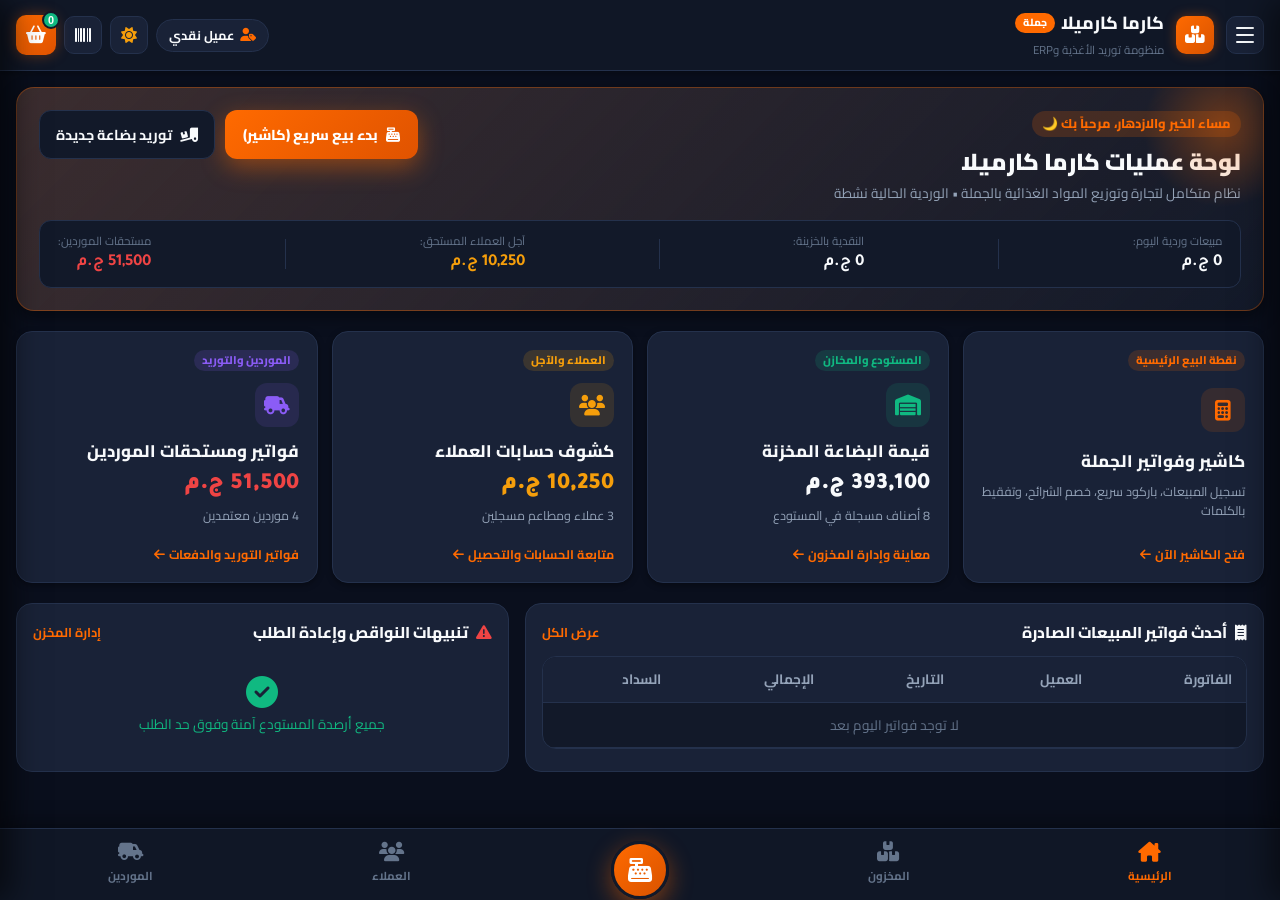
==== commit 9deb1752: "feat: overhaul UI with dark theme and ERP branding - Update meta tags and page title to reflect POS " ====
--- a/app/src/main/assets/index.html
+++ b/app/src/main/assets/index.html
@@ -1,140 +1,316 @@
 <!DOCTYPE html>
-<html lang="ar" dir="rtl">
+<html lang="ar" dir="rtl" data-theme="dark">
 <head>
     <meta charset="UTF-8">
     <meta name="viewport" content="width=device-width, initial-scale=1.0, maximum-scale=1.0, user-scalable=no">
-    <title>كارما كارميلا | Karma Carmela POS</title>
-    <meta name="description" content="منظومة نقاط البيع وإدارة مخزون المواد الغذائية وتجارة الجملة والتجزئة">
-    <meta name="theme-color" content="#0b0f19">
+    <title>كارما كارميلا | Karma Carmela POS & ERP</title>
+    <meta name="description" content="منظومة نقاط البيع وإدارة مخزون المواد الغذائية وتجارة الجملة وحسابات العملاء والموردين">
+    <meta name="theme-color" content="#0A0F1D">
     
     <!-- Google Fonts: Cairo & Tajawal -->
     <link rel="preconnect" href="https://fonts.googleapis.com">
     <link rel="preconnect" href="https://fonts.gstatic.com" crossorigin>
-    <link href="https://fonts.googleapis.com/css2?family=Cairo:wght@400;500;600;700;800&family=Tajawal:wght@400;500;700;800&display=swap" rel="stylesheet">
+    <link href="https://fonts.googleapis.com/css2?family=Cairo:wght@400;500;600;700;800;900&family=Tajawal:wght@400;500;700;800;900&display=swap" rel="stylesheet">
     
-    <!-- FontAwesome Icons -->
+    <!-- FontAwesome 6 Icons -->
     <link rel="stylesheet" href="https://cdnjs.cloudflare.com/ajax/libs/font-awesome/6.5.1/css/all.min.css">
     
     <!-- Main Stylesheet -->
     <link rel="stylesheet" href="css/style.css">
 </head>
 <body>
-    <!-- App Container -->
     <div id="app" class="app-container">
 
-        <!-- Top Header Bar -->
-        <header class="app-header">
-            <div class="header-content">
-                <div class="brand-section">
-                    <div class="brand-logo">
-                        <i class="fa-solid fa-boxes-packing"></i>
-                    </div>
-                    <div class="brand-info">
-                        <h1 class="brand-title">كارما كارميلا <span class="badge-pro">جملة</span></h1>
-                        <p class="brand-subtitle">Karma Carmela Food Wholesale & POS</p>
-                    </div>
-                </div>
-
-                <div class="header-actions">
-                    <!-- Customer Selector in POS -->
-                    <div class="customer-quick-select" id="quickCustomerBadge" onclick="app.openCustomerModal()">
+        <!-- ================= HYDRO BAR (FROSTED GLASS HEADER) ================= -->
+        <header class="hydro-bar">
+            <div class="hydro-content">
+                <!-- Right: Hamburger Menu & Brand -->
+                <div class="hydro-brand-group">
+                    <button class="btn-hamburger" id="hamburgerBtn" onclick="app.toggleSidebar()" title="القائمة الرئيسية">
+                        <span class="hamburger-bar"></span>
+                        <span class="hamburger-bar"></span>
+                        <span class="hamburger-bar"></span>
+                    </button>
+                    
+                    <div class="hydro-logo" onclick="app.switchScreen('home')">
+                        <i class="fa-solid fa-boxes-stacked"></i>
+                    </div>
+
+                    <div class="hydro-title-wrap" onclick="app.switchScreen('home')">
+                        <h1 class="hydro-title">كارما كارميلا <span class="badge-tag">جملة</span></h1>
+                        <span class="hydro-sub">منظومة توريد الأغذية وERP</span>
+                    </div>
+                </div>
+
+                <!-- Left: Controls (Theme Switcher, Customer Tag, Scanner, Cart) -->
+                <div class="hydro-controls">
+                    <!-- Customer Quick Tag -->
+                    <div class="hydro-cust-pill" onclick="app.openCustomerModal()" title="تحديد عميل">
                         <i class="fa-solid fa-user-tag"></i>
                         <span id="headerCustomerName">عميل نقدي</span>
                     </div>
 
-                    <!-- Barcode Scanner Quick Launch -->
-                    <button class="btn-icon-header" onclick="app.openScannerModal()" title="مسح باركود">
+                    <!-- Theme Toggle Switcher (Moon / Sun) -->
+                    <button class="btn-hydro-action theme-toggle" id="themeToggleBtn" onclick="app.toggleTheme()" title="تبديل المظهر (داكن / فاتح)">
+                        <i class="fa-solid fa-moon icon-moon"></i>
+                        <i class="fa-solid fa-sun icon-sun"></i>
+                    </button>
+
+                    <!-- Barcode Scanner Trigger -->
+                    <button class="btn-hydro-action" onclick="app.openScannerModal()" title="مسح باركود">
                         <i class="fa-solid fa-barcode"></i>
                     </button>
 
-                    <!-- Cart Trigger Button -->
-                    <button class="btn-cart-header" onclick="app.toggleCartDrawer()">
-                        <i class="fa-solid fa-cart-shopping"></i>
-                        <span class="cart-badge" id="cartCountBadge">0</span>
+                    <!-- Cart Drawer Trigger with Badge -->
+                    <button class="btn-hydro-cart" onclick="app.toggleCartDrawer()" title="سلة المبيعات">
+                        <i class="fa-solid fa-basket-shopping"></i>
+                        <span class="cart-count-badge" id="cartCountBadge">0</span>
                     </button>
                 </div>
             </div>
         </header>
 
-        <!-- Main Content Area -->
+        <!-- ================= SIDEBAR NAVIGATION DRAWER (القائمة الجانبية ☰) ================= -->
+        <div class="sidebar-overlay" id="sidebarOverlay" onclick="app.toggleSidebar()"></div>
+        <aside class="sidebar-drawer" id="sidebarDrawer">
+            <div class="sidebar-header">
+                <div class="sidebar-brand">
+                    <div class="hydro-logo"><i class="fa-solid fa-boxes-stacked"></i></div>
+                    <div>
+                        <h3>كارما كارميلا</h3>
+                        <small>Karma Carmela Wholesale v2.5</small>
+                    </div>
+                </div>
+                <button class="btn-close-sidebar" onclick="app.toggleSidebar()"><i class="fa-solid fa-xmark"></i></button>
+            </div>
+
+            <div class="sidebar-user-card">
+                <div class="user-avatar"><i class="fa-solid fa-user-shield"></i></div>
+                <div class="user-info">
+                    <strong>المدير المالي / الكاشير</strong>
+                    <span class="online-status"><span class="dot"></span> وردية مفتوحة</span>
+                </div>
+            </div>
+
+            <nav class="sidebar-links">
+                <a class="sidebar-link active" onclick="app.navTo('home')"><i class="fa-solid fa-chart-pie"></i> الرئيسية ولوحة التحكم</a>
+                <a class="sidebar-link" onclick="app.navTo('pos')"><i class="fa-solid fa-cash-register"></i> نقطة البيع (الكاشير)</a>
+                <a class="sidebar-link" onclick="app.navTo('inventory')"><i class="fa-solid fa-cubes-stacked"></i> إدارة المخزون والتعبئة</a>
+                <a class="sidebar-link" onclick="app.navTo('customers')"><i class="fa-solid fa-users"></i> حسابات العملاء والآجل</a>
+                <a class="sidebar-link" onclick="app.navTo('suppliers')"><i class="fa-solid fa-truck-field"></i> الموردين وفواتير التوريد</a>
+                <a class="sidebar-link" onclick="app.navTo('reports')"><i class="fa-solid fa-file-invoice-dollar"></i> التقارير والأرباح والضرائب</a>
+                
+                <div class="sidebar-divider"></div>
+                
+                <a class="sidebar-link" onclick="app.openAddProductModal()"><i class="fa-solid fa-plus-circle"></i> إضافة صنف جديد للمخزن</a>
+                <a class="sidebar-link" onclick="app.openNewPurchaseModal()"><i class="fa-solid fa-truck-ramp-box"></i> تسجيل فاتورة توريد (مشتريات)</a>
+                <a class="sidebar-link" onclick="app.openAddCustomerModal()"><i class="fa-solid fa-user-plus"></i> فتح حساب عميل جديد</a>
+                <a class="sidebar-link" onclick="app.openAddSupplierModal()"><i class="fa-solid fa-handshake"></i> إضافة مورد جديد</a>
+                
+                <div class="sidebar-divider"></div>
+                
+                <a class="sidebar-link text-warning" onclick="app.resetShift()"><i class="fa-solid fa-clock-rotate-left"></i> إقفال الوردية الحالية</a>
+                <a class="sidebar-link" onclick="app.exportAllData()"><i class="fa-solid fa-download"></i> تصدير نسخة احتياطية (JSON)</a>
+            </nav>
+        </aside>
+
+        <!-- ================= MAIN APP SCREENS ================= -->
         <main class="app-main">
 
-            <!-- ================= SCREEN 1: POS REGISTER ================= -->
-            <section id="screen-pos" class="screen-view active">
-                <!-- Search & Filters Bar -->
-                <div class="pos-search-bar">
-                    <div class="search-input-wrapper">
-                        <i class="fa-solid fa-magnifying-glass search-icon"></i>
-                        <input type="text" id="posSearchInput" placeholder="ابحث بالاسم، الكود (SKU)، أو امسح الباركود..." oninput="app.filterProducts()">
-                        <button class="clear-search-btn" id="clearSearchBtn" onclick="app.clearPosSearch()">
-                            <i class="fa-solid fa-xmark"></i>
-                        </button>
-                    </div>
-                    <button class="btn-scan-action" onclick="app.openScannerModal()">
-                        <i class="fa-solid fa-qrcode"></i>
-                        <span>مسح</span>
-                    </button>
-                </div>
-
-                <!-- Categories Horizontal Scroll -->
+            <!-- ================= SCREEN 1: HOME DASHBOARD (الرئيسية) ================= -->
+            <section id="screen-home" class="screen-view active">
+                <!-- Welcome Card (بطاقة ترحيب عصرية) -->
+                <div class="welcome-card" id="welcomeCard">
+                    <div class="welcome-content">
+                        <div class="welcome-text">
+                            <span class="welcome-greeting" id="welcomeGreeting">صباح الخير، مرحباً بك 👋</span>
+                            <h2 class="welcome-title">لوحة عمليات كارما كارميلا</h2>
+                            <p class="welcome-desc">نظام متكامل لتجارة وتوزيع المواد الغذائية بالجملة • الوردية الحالية نشطة</p>
+                        </div>
+                        <div class="welcome-actions">
+                            <button class="btn-welcome-primary" onclick="app.switchScreen('pos')">
+                                <i class="fa-solid fa-cash-register"></i> بدء بيع سريع (كاشير)
+                            </button>
+                            <button class="btn-welcome-secondary" onclick="app.openNewPurchaseModal()">
+                                <i class="fa-solid fa-truck-ramp-box"></i> توريد بضاعة جديدة
+                            </button>
+                        </div>
+                    </div>
+                    <!-- Live Shift Quick Bar -->
+                    <div class="welcome-stats-strip">
+                        <div class="strip-item">
+                            <span>مبيعات وردية اليوم:</span>
+                            <strong id="homeTodaySales">0.00 ج.م</strong>
+                        </div>
+                        <div class="strip-divider"></div>
+                        <div class="strip-item">
+                            <span>النقدية بالخزينة:</span>
+                            <strong id="homeCashDrawer">0.00 ج.م</strong>
+                        </div>
+                        <div class="strip-divider"></div>
+                        <div class="strip-item">
+                            <span>آجل العملاء المستحق:</span>
+                            <strong class="text-warning" id="homeReceivables">0.00 ج.م</strong>
+                        </div>
+                        <div class="strip-divider"></div>
+                        <div class="strip-item">
+                            <span>مستحقات الموردين:</span>
+                            <strong class="text-danger" id="homePayables">0.00 ج.م</strong>
+                        </div>
+                    </div>
+                </div>
+
+                <!-- Modern Quick Bento Grid -->
+                <div class="bento-grid">
+                    <!-- Bento 1: POS Quick Launch -->
+                    <div class="bento-card bento-cashier" onclick="app.switchScreen('pos')">
+                        <div class="bento-badge">نقطة البيع الرئيسية</div>
+                        <div class="bento-icon"><i class="fa-solid fa-calculator"></i></div>
+                        <h3>كاشير وفواتير الجملة</h3>
+                        <p>تسجيل المبيعات، باركود سريع، خصم الشرائح، وتفقيط بالكلمات</p>
+                        <span class="bento-link">فتح الكاشير الآن <i class="fa-solid fa-arrow-left"></i></span>
+                    </div>
+
+                    <!-- Bento 2: Inventory Valuation -->
+                    <div class="bento-card bento-inv" onclick="app.switchScreen('inventory')">
+                        <div class="bento-badge green-badge">المستودع والمخازن</div>
+                        <div class="bento-icon green-icon"><i class="fa-solid fa-warehouse"></i></div>
+                        <h3>قيمة البضاعة المخزنة</h3>
+                        <h4 class="bento-metric" id="homeStockValuation">0.00 ج.م</h4>
+                        <p id="homeStockCountText">0 صنف متوفر في المستودع</p>
+                        <span class="bento-link">معاينة وإدارة المخزون <i class="fa-solid fa-arrow-left"></i></span>
+                    </div>
+
+                    <!-- Bento 3: Customers & Debt -->
+                    <div class="bento-card bento-cust" onclick="app.switchScreen('customers')">
+                        <div class="bento-badge orange-badge">العملاء والآجل</div>
+                        <div class="bento-icon orange-icon"><i class="fa-solid fa-users"></i></div>
+                        <h3>كشوف حسابات العملاء</h3>
+                        <h4 class="bento-metric text-warning" id="homeCustomersDebt">0.00 ج.م</h4>
+                        <p id="homeCustomersCount">0 مطاعم وسوبرماركت مسجلين</p>
+                        <span class="bento-link">متابعة الحسابات والتحصيل <i class="fa-solid fa-arrow-left"></i></span>
+                    </div>
+
+                    <!-- Bento 4: Suppliers & Purchasing -->
+                    <div class="bento-card bento-sup" onclick="app.switchScreen('suppliers')">
+                        <div class="bento-badge purple-badge">الموردين والتوريد</div>
+                        <div class="bento-icon purple-icon"><i class="fa-solid fa-truck-field"></i></div>
+                        <h3>فواتير ومستحقات الموردين</h3>
+                        <h4 class="bento-metric text-danger" id="homeSuppliersDebt">0.00 ج.م</h4>
+                        <p id="homeSuppliersCount">0 موردين وشركات توزيع</p>
+                        <span class="bento-link">فواتير التوريد والدفعات <i class="fa-solid fa-arrow-left"></i></span>
+                    </div>
+                </div>
+
+                <!-- Recent Activities & Low Stock Split -->
+                <div class="home-split-row">
+                    <div class="dashboard-panel">
+                        <div class="panel-header">
+                            <h4><i class="fa-solid fa-receipt"></i> أحدث فواتير المبيعات الصادرة</h4>
+                            <button class="btn-text-action" onclick="app.switchScreen('reports')">عرض الكل</button>
+                        </div>
+                        <div class="table-responsive">
+                            <table class="custom-table" id="homeRecentOrdersTable">
+                                <thead>
+                                    <tr>
+                                        <th>الفاتورة</th>
+                                        <th>العميل</th>
+                                        <th>التاريخ</th>
+                                        <th>الإجمالي</th>
+                                        <th>السداد</th>
+                                    </tr>
+                                </thead>
+                                <tbody><!-- Injected by JS --></tbody>
+                            </table>
+                        </div>
+                    </div>
+
+                    <div class="dashboard-panel">
+                        <div class="panel-header">
+                            <h4><i class="fa-solid fa-triangle-exclamation text-danger"></i> تنبيهات النواقص وإعادة الطلب</h4>
+                            <button class="btn-text-action" onclick="app.switchScreen('inventory')">إدارة المخزن</button>
+                        </div>
+                        <div class="low-stock-list" id="homeLowStockList">
+                            <!-- Injected by JS -->
+                        </div>
+                    </div>
+                </div>
+            </section>
+
+            <!-- ================= SCREEN 2: POS CASHIER (الكاشير) ================= -->
+            <section id="screen-pos" class="screen-view">
+                <!-- Search & Filters -->
+                <div class="pos-top-toolbar">
+                    <div class="pos-search-wrapper">
+                        <i class="fa-solid fa-magnifying-glass search-ico"></i>
+                        <input type="text" id="posSearchInput" placeholder="بحث بالاسم، كود SKU، أو امسح الباركود..." oninput="app.filterProducts()">
+                        <button class="clear-btn" id="clearSearchBtn" onclick="app.clearPosSearch()"><i class="fa-solid fa-xmark"></i></button>
+                    </div>
+                    <button class="btn-pos-scanner" onclick="app.openScannerModal()">
+                        <i class="fa-solid fa-barcode"></i>
+                        <span>مسح باركود</span>
+                    </button>
+                </div>
+
+                <!-- Categories Bar -->
                 <div class="categories-bar" id="categoriesBar">
-                    <!-- Rendered by JS -->
-                </div>
-
-                <!-- Wholesale Products Grid -->
+                    <!-- Injected by JS -->
+                </div>
+
+                <!-- Products Grid -->
                 <div class="products-container">
                     <div class="products-grid" id="productsGrid">
-                        <!-- Rendered by JS -->
+                        <!-- Injected by JS -->
                     </div>
                 </div>
             </section>
 
-            <!-- ================= SCREEN 2: INVENTORY ================= -->
+            <!-- ================= SCREEN 3: INVENTORY (المخزون) ================= -->
             <section id="screen-inventory" class="screen-view">
-                <div class="section-header">
+                <div class="section-top-bar">
                     <div>
-                        <h2 class="section-title">إدارة المخزون والتعبئة</h2>
-                        <p class="section-desc">متابعة الأرصدة، الوحدات المتعددة، وتوريدات الجملة</p>
-                    </div>
-                    <div class="section-actions">
-                        <button class="btn-primary-action" onclick="app.openAddProductModal()">
-                            <i class="fa-solid fa-plus"></i> إضافة صنف جديد
+                        <h2 class="page-title">إدارة المخزون والتعبئة المتعددة</h2>
+                        <p class="page-desc">متابعة أرصدة الأصناف، التجزئة، الكراتين والشكاير</p>
+                    </div>
+                    <div class="page-actions">
+                        <button class="btn-action-primary" onclick="app.openAddProductModal()">
+                            <i class="fa-solid fa-plus"></i> صنف جديد
                         </button>
-                        <button class="btn-secondary-action" onclick="app.exportInventoryCSV()">
+                        <button class="btn-action-outline" onclick="app.exportInventoryCSV()">
                             <i class="fa-solid fa-file-excel"></i> تصدير إكسيل
                         </button>
                     </div>
                 </div>
 
-                <!-- Inventory Stats Banner -->
-                <div class="inventory-stats-row">
-                    <div class="stat-mini-card">
-                        <span class="stat-mini-label">إجمالي الأصناف</span>
-                        <strong class="stat-mini-val" id="invTotalItems">0</strong>
-                    </div>
-                    <div class="stat-mini-card alert-card" onclick="app.filterLowStock()">
-                        <span class="stat-mini-label">أصناف قاربت النفاد</span>
-                        <strong class="stat-mini-val text-danger" id="invLowStockItems">0</strong>
-                    </div>
-                    <div class="stat-mini-card">
-                        <span class="stat-mini-label">قيمة المخزون (شراء)</span>
-                        <strong class="stat-mini-val text-warning" id="invCostValuation">0.00 ج.م</strong>
-                    </div>
-                    <div class="stat-mini-card">
-                        <span class="stat-mini-label">قيمة المخزون (بيع جملة)</span>
-                        <strong class="stat-mini-val text-success" id="invWholesaleValuation">0.00 ج.م</strong>
-                    </div>
-                </div>
-
-                <!-- Inventory Filter & Search -->
-                <div class="inventory-controls">
-                    <input type="text" id="inventorySearchInput" class="custom-input" placeholder="بحث في المخزون بالاسم أو الباركود..." oninput="app.renderInventory()">
+                <!-- Stats summary strip -->
+                <div class="inv-kpi-strip">
+                    <div class="inv-kpi-card">
+                        <span>إجمالي الأصناف:</span>
+                        <strong id="invTotalItems">0</strong>
+                    </div>
+                    <div class="inv-kpi-card alert" onclick="app.filterLowStock()">
+                        <span>أصناف قاربت النفاد:</span>
+                        <strong class="text-danger" id="invLowStockItems">0</strong>
+                    </div>
+                    <div class="inv-kpi-card">
+                        <span>قيمة المخزون (تكلفة):</span>
+                        <strong class="text-warning" id="invCostValuation">0.00 ج.م</strong>
+                    </div>
+                    <div class="inv-kpi-card">
+                        <span>قيمة المخزون (جملة):</span>
+                        <strong class="text-success" id="invWholesaleValuation">0.00 ج.م</strong>
+                    </div>
+                </div>
+
+                <!-- Search and category filters -->
+                <div class="inv-filters-row">
+                    <input type="text" id="inventorySearchInput" class="custom-input" placeholder="بحث بالاسم أو الباركود..." oninput="app.renderInventory()">
                     <select id="inventoryCategoryFilter" class="custom-select" onchange="app.renderInventory()">
                         <option value="ALL">جميع الأقسام</option>
                     </select>
                 </div>
 
-                <!-- Inventory Items Table -->
+                <!-- Inventory Table -->
                 <div class="table-responsive">
                     <table class="custom-table" id="inventoryTable">
                         <thead>
@@ -144,123 +320,153 @@
                                 <th>الرصيد المتاح</th>
                                 <th>سعر التكلفة</th>
                                 <th>سعر الجملة</th>
-                                <th>الوحدات والتعبئة</th>
+                                <th>خيارات التعبئة</th>
                                 <th>الحالة</th>
                                 <th>إجراءات</th>
                             </tr>
                         </thead>
-                        <tbody id="inventoryTableBody">
-                            <!-- Rendered by JS -->
-                        </tbody>
+                        <tbody id="inventoryTableBody"><!-- Injected by JS --></tbody>
                     </table>
                 </div>
             </section>
 
-            <!-- ================= SCREEN 3: CUSTOMERS & CREDIT ================= -->
+            <!-- ================= SCREEN 4: CUSTOMERS (العملاء والآجل) ================= -->
             <section id="screen-customers" class="screen-view">
-                <div class="section-header">
+                <div class="section-top-bar">
                     <div>
-                        <h2 class="section-title">حسابات العملاء والآجل</h2>
-                        <p class="section-desc">المطاعم، السوبرماركت، والديون المستحقة</p>
-                    </div>
-                    <button class="btn-primary-action" onclick="app.openAddCustomerModal()">
-                        <i class="fa-solid fa-user-plus"></i> إضافة عميل جديد
-                    </button>
-                </div>
-
-                <!-- Customer Ledger Overview -->
-                <div class="customers-stats-row">
-                    <div class="stat-card orange-glow">
-                        <div class="stat-card-icon"><i class="fa-solid fa-file-invoice-dollar"></i></div>
+                        <h2 class="page-title">حسابات العملاء والمبيعات الآجلة</h2>
+                        <p class="page-desc">كشوفات الحساب، الفواتير، وسندات القبض</p>
+                    </div>
+                    <div class="page-actions">
+                        <button class="btn-action-primary" onclick="app.openAddCustomerModal()">
+                            <i class="fa-solid fa-user-plus"></i> إضافة عميل
+                        </button>
+                    </div>
+                </div>
+
+                <div class="ledger-banner orange">
+                    <div class="ledger-banner-icon"><i class="fa-solid fa-file-invoice-dollar"></i></div>
+                    <div>
+                        <span>إجمالي ديون العملاء المستحقة:</span>
+                        <h3 id="totalReceivablesDisplay">0.00 ج.م</h3>
+                    </div>
+                </div>
+
+                <!-- Customers Grid -->
+                <div class="accounts-grid" id="customersGrid">
+                    <!-- Injected by JS -->
+                </div>
+            </section>
+
+            <!-- ================= SCREEN 5: SUPPLIERS (الموردين والمشتريات) ================= -->
+            <section id="screen-suppliers" class="screen-view">
+                <div class="section-top-bar">
+                    <div>
+                        <h2 class="page-title">حسابات الموردين وفواتير التوريد</h2>
+                        <p class="page-desc">الشركات الموردة، فواتير الشراء، وسندات الصرف</p>
+                    </div>
+                    <div class="page-actions">
+                        <button class="btn-action-primary" onclick="app.openAddSupplierModal()">
+                            <i class="fa-solid fa-handshake-angle"></i> مورد جديد
+                        </button>
+                        <button class="btn-action-secondary" onclick="app.openNewPurchaseModal()">
+                            <i class="fa-solid fa-truck-ramp-box"></i> تسجيل فاتورة توريد
+                        </button>
+                    </div>
+                </div>
+
+                <div class="ledger-banner purple">
+                    <div class="ledger-banner-icon"><i class="fa-solid fa-money-bill-transfer"></i></div>
+                    <div>
+                        <span>إجمالي المبالغ المستحقة للموردين (الدائنون):</span>
+                        <h3 id="totalPayablesDisplay">0.00 ج.م</h3>
+                    </div>
+                </div>
+
+                <!-- Suppliers Grid -->
+                <div class="accounts-grid" id="suppliersGrid">
+                    <!-- Injected by JS -->
+                </div>
+            </section>
+
+            <!-- ================= SCREEN 6: REPORTS (التقارير) ================= -->
+            <section id="screen-reports" class="screen-view">
+                <div class="section-top-bar">
+                    <div>
+                        <h2 class="page-title">التقارير المالية وحركة المبيعات</h2>
+                        <p class="page-desc">ملخص الأرباح، فواتير المبيعات، وسجل حركات المخزون</p>
+                    </div>
+                    <div class="page-actions">
+                        <button class="btn-action-outline" onclick="app.exportSalesCSV()">
+                            <i class="fa-solid fa-file-csv"></i> تصدير المبيعات
+                        </button>
+                    </div>
+                </div>
+
+                <!-- KPI Grid -->
+                <div class="kpi-quad-grid">
+                    <div class="kpi-tile">
+                        <div class="kpi-icon-wrap emerald"><i class="fa-solid fa-arrow-trend-up"></i></div>
                         <div>
-                            <span class="stat-label">إجمالي الديون المستحقة (الآجل)</span>
-                            <h3 class="stat-value" id="totalReceivablesDisplay">0.00 ج.م</h3>
-                        </div>
-                    </div>
-                </div>
-
-                <!-- Customers Grid -->
-                <div class="customers-grid" id="customersGrid">
-                    <!-- Rendered by JS -->
-                </div>
-            </section>
-
-            <!-- ================= SCREEN 4: REPORTS & ANALYTICS ================= -->
-            <section id="screen-reports" class="screen-view">
-                <div class="section-header">
-                    <div>
-                        <h2 class="section-title">التقارير والمبيعات والأرباح</h2>
-                        <p class="section-desc">تحليل المبيعات، الفواتير، وحركة الصندوق</p>
-                    </div>
-                    <div class="section-actions">
-                        <button class="btn-secondary-action" onclick="app.exportSalesCSV()">
-                            <i class="fa-solid fa-file-csv"></i> تصدير المبيعات (CSV)
-                        </button>
-                    </div>
-                </div>
-
-                <!-- Financial Highlights -->
-                <div class="reports-kpi-grid">
-                    <div class="kpi-card">
-                        <div class="kpi-icon green-icon"><i class="fa-solid fa-arrow-trend-up"></i></div>
-                        <div class="kpi-data">
                             <span>إجمالي المبيعات</span>
                             <h3 id="reportTotalSales">0.00 ج.م</h3>
-                            <small id="reportOrdersCount">0 فواتير مسجلة</small>
-                        </div>
-                    </div>
-                    <div class="kpi-card">
-                        <div class="kpi-icon orange-icon"><i class="fa-solid fa-hand-holding-dollar"></i></div>
-                        <div class="kpi-data">
+                            <small id="reportOrdersCount">0 فواتير</small>
+                        </div>
+                    </div>
+                    <div class="kpi-tile">
+                        <div class="kpi-icon-wrap amber"><i class="fa-solid fa-coins"></i></div>
+                        <div>
                             <span>التحصيل النقدي</span>
                             <h3 id="reportCashSales">0.00 ج.م</h3>
-                            <small>مدفوع نقداً وفوري</small>
-                        </div>
-                    </div>
-                    <div class="kpi-card">
-                        <div class="kpi-icon blue-icon"><i class="fa-solid fa-credit-card"></i></div>
-                        <div class="kpi-data">
+                            <small>مدفوع نقداً</small>
+                        </div>
+                    </div>
+                    <div class="kpi-tile">
+                        <div class="kpi-icon-wrap blue"><i class="fa-solid fa-credit-card"></i></div>
+                        <div>
                             <span>المبيعات الآجلة</span>
                             <h3 id="reportCreditSales">0.00 ج.م</h3>
                             <small>فواتير على الحساب</small>
                         </div>
                     </div>
-                    <div class="kpi-card">
-                        <div class="kpi-icon purple-icon"><i class="fa-solid fa-chart-pie"></i></div>
-                        <div class="kpi-data">
-                            <span>هامش الربح المتوقع</span>
+                    <div class="kpi-tile">
+                        <div class="kpi-icon-wrap purple"><i class="fa-solid fa-chart-pie"></i></div>
+                        <div>
+                            <span>الأرباح التقديرية</span>
                             <h3 id="reportEstimatedProfit">0.00 ج.م</h3>
                             <small id="reportProfitMarginRate">0% نسبة الربحية</small>
                         </div>
                     </div>
                 </div>
 
-                <!-- Recent Orders History Table -->
-                <div class="orders-history-card">
-                    <h3 class="card-subtitle"><i class="fa-solid fa-receipt"></i> سجل الفواتير والمبيعات الأخيرة</h3>
+                <!-- Orders History -->
+                <div class="panel-box">
+                    <div class="panel-header">
+                        <h4><i class="fa-solid fa-file-lines"></i> سجل فواتير المبيعات</h4>
+                    </div>
                     <div class="table-responsive">
                         <table class="custom-table" id="ordersTable">
                             <thead>
                                 <tr>
                                     <th>رقم الفاتورة</th>
                                     <th>العميل</th>
-                                    <th>التاريخ والوقت</th>
+                                    <th>التاريخ</th>
                                     <th>طريقة السداد</th>
                                     <th>الإجمالي</th>
                                     <th>الحالة</th>
                                     <th>معاينة</th>
                                 </tr>
                             </thead>
-                            <tbody id="ordersTableBody">
-                                <!-- Rendered by JS -->
-                            </tbody>
+                            <tbody id="ordersTableBody"><!-- Injected by JS --></tbody>
                         </table>
                     </div>
                 </div>
 
                 <!-- Stock Audit Log -->
-                <div class="audit-history-card">
-                    <h3 class="card-subtitle"><i class="fa-solid fa-clock-rotate-left"></i> سجل حركات وتوريدات المخزون</h3>
+                <div class="panel-box">
+                    <div class="panel-header">
+                        <h4><i class="fa-solid fa-clock-rotate-left"></i> سجل حركات وتوريدات المستودع</h4>
+                    </div>
                     <div class="table-responsive">
                         <table class="custom-table" id="auditTable">
                             <thead>
@@ -273,9 +479,7 @@
                                     <th>التاريخ والبيان</th>
                                 </tr>
                             </thead>
-                            <tbody id="auditTableBody">
-                                <!-- Rendered by JS -->
-                            </tbody>
+                            <tbody id="auditTableBody"><!-- Injected by JS --></tbody>
                         </table>
                     </div>
                 </div>
@@ -283,27 +487,44 @@
 
         </main>
 
-        <!-- ================= BOTTOM NAVIGATION BAR ================= -->
-        <nav class="bottom-nav">
-            <button class="nav-item active" data-screen="pos" onclick="app.switchScreen('pos')">
-                <i class="fa-solid fa-cash-register"></i>
-                <span>الكاشير</span>
+        <!-- ================= BOTTOM NAVIGATION BAR (WITH CENTER CASHIER FAB) ================= -->
+        <nav class="bottom-nav-bar">
+            <!-- 1. الرئيسية -->
+            <button class="b-nav-item active" data-screen="home" onclick="app.switchScreen('home')">
+                <i class="fa-solid fa-house-chimney"></i>
+                <span>الرئيسية</span>
             </button>
-            <button class="nav-item" data-screen="inventory" onclick="app.switchScreen('inventory')">
+
+            <!-- 2. المخزون -->
+            <button class="b-nav-item" data-screen="inventory" onclick="app.switchScreen('inventory')">
                 <i class="fa-solid fa-boxes-stacked"></i>
                 <span>المخزون</span>
             </button>
-            <button class="nav-item" data-screen="customers" onclick="app.switchScreen('customers')">
-                <i class="fa-solid fa-users-gear"></i>
-                <span>العملاء والآجل</span>
+
+            <!-- 3. CENTER CASHIER BUTTON (علامة أمين الصندوق في نص شريط التنقل) -->
+            <div class="b-nav-center-wrap">
+                <button class="b-nav-cashier-fab" onclick="app.switchScreen('pos')" title="فتح الكاشير ونقطة البيع">
+                    <div class="cashier-fab-inner">
+                        <i class="fa-solid fa-cash-register"></i>
+                    </div>
+                    <span class="cashier-fab-label">الكاشير</span>
+                </button>
+            </div>
+
+            <!-- 4. العملاء -->
+            <button class="b-nav-item" data-screen="customers" onclick="app.switchScreen('customers')">
+                <i class="fa-solid fa-users"></i>
+                <span>العملاء</span>
             </button>
-            <button class="nav-item" data-screen="reports" onclick="app.switchScreen('reports')">
-                <i class="fa-solid fa-chart-line"></i>
-                <span>التقارير</span>
+
+            <!-- 5. الموردين -->
+            <button class="b-nav-item" data-screen="suppliers" onclick="app.switchScreen('suppliers')">
+                <i class="fa-solid fa-truck-field"></i>
+                <span>الموردين</span>
             </button>
         </nav>
 
-        <!-- ================= CART DRAWER / SIDE PANEL ================= -->
+        <!-- ================= CART DRAWER (SIDE PANEL) ================= -->
         <div class="cart-drawer-overlay" id="cartOverlay" onclick="app.toggleCartDrawer()"></div>
         <aside class="cart-drawer" id="cartDrawer">
             <div class="cart-drawer-header">
@@ -311,37 +532,31 @@
                     <i class="fa-solid fa-bag-shopping"></i>
                     <h3>سلة مبيعات الجملة</h3>
                 </div>
-                <button class="btn-close-drawer" onclick="app.toggleCartDrawer()">
-                    <i class="fa-solid fa-xmark"></i>
-                </button>
-            </div>
-
-            <!-- Customer Selection Strip -->
+                <button class="btn-close-drawer" onclick="app.toggleCartDrawer()"><i class="fa-solid fa-xmark"></i></button>
+            </div>
+
             <div class="cart-customer-strip">
                 <div class="cust-info">
                     <i class="fa-solid fa-store"></i>
                     <div>
-                        <span class="label-xs">العميل الحالي:</span>
+                        <span class="label-xs">العميل المحدد:</span>
                         <strong id="cartCustomerName">عميل نقدي</strong>
-                        <span class="tier-pill" id="cartCustomerTier">شريحة 1 (عادي)</span>
+                        <span class="tier-pill" id="cartCustomerTier">شريحة 1</span>
                     </div>
                 </div>
                 <button class="btn-change-cust" onclick="app.openCustomerModal()">تغيير</button>
             </div>
 
-            <!-- Cart Line Items List -->
             <div class="cart-items-list" id="cartItemsList">
-                <!-- Rendered by JS -->
-            </div>
-
-            <!-- Cart Calculation Summary -->
+                <!-- Injected by JS -->
+            </div>
+
             <div class="cart-summary-box">
                 <div class="summary-line">
                     <span>المجموع قبل الخصم:</span>
                     <strong id="cartSubtotal">0.00 ج.م</strong>
                 </div>
 
-                <!-- Discount Selector -->
                 <div class="discount-selector-row">
                     <span>خصم الجملة:</span>
                     <div class="discount-chips" id="discountChips">
@@ -352,186 +567,256 @@
                     </div>
                 </div>
 
-                <!-- Tax Selector -->
                 <div class="tax-selector-row">
                     <span>الضريبة:</span>
                     <div class="tax-chips">
                         <button class="chip active" id="taxExemptBtn" onclick="app.setTax(0)">معفي (جملة)</button>
-                        <button class="chip" id="tax5Btn" onclick="app.setTax(5)">5% ق.م</button>
-                        <button class="chip" id="tax14Btn" onclick="app.setTax(14)">14% ق.م</button>
+                        <button class="chip" id="tax5Btn" onclick="app.setTax(5)">5%</button>
+                        <button class="chip" id="tax14Btn" onclick="app.setTax(14)">14%</button>
                     </div>
                 </div>
 
                 <div class="summary-divider"></div>
 
-                <!-- Final Total & Tafqeet -->
                 <div class="final-total-line">
                     <span class="total-label">المبلغ المطلوب:</span>
                     <strong class="total-amount" id="cartFinalTotal">0.00 ج.م</strong>
                 </div>
-                <!-- Tafqeet (Arabic Spelled Out Words) -->
+
+                <!-- TAFQEET IN ARABIC -->
                 <div class="tafqeet-box" id="cartTafqeet">
                     فقط صفر جنيهاً مصرياً لا غير
                 </div>
 
-                <!-- Payment Methods Selector -->
                 <div class="payment-methods-grid">
                     <button class="pay-btn active" data-method="CASH" onclick="app.setPaymentMethod('CASH')">
                         <i class="fa-solid fa-money-bill-wave"></i> نقداً
                     </button>
                     <button class="pay-btn" data-method="CARD" onclick="app.setPaymentMethod('CARD')">
-                        <i class="fa-solid fa-credit-card"></i> فيزا / شبكة
+                        <i class="fa-solid fa-credit-card"></i> شبكة / بطاقة
                     </button>
                     <button class="pay-btn" data-method="CREDIT_NET30" onclick="app.setPaymentMethod('CREDIT_NET30')">
                         <i class="fa-solid fa-calendar-days"></i> آجل (30 يوم)
                     </button>
                     <button class="pay-btn" data-method="TRANSFER" onclick="app.setPaymentMethod('TRANSFER')">
-                        <i class="fa-solid fa-building-columns"></i> تحويل بنكي
-                    </button>
-                </div>
-
-                <!-- Complete Sale Action -->
+                        <i class="fa-solid fa-building-columns"></i> تحويل
+                    </button>
+                </div>
+
                 <button class="btn-checkout-action" id="btnCheckout" onclick="app.completeCheckout()">
                     <i class="fa-solid fa-circle-check"></i> تأكيد الفاتورة وطباعة
                 </button>
             </div>
         </aside>
 
-        <!-- ================= MODAL: BARCODE SCANNER ================= -->
-        <div class="modal-overlay" id="scannerModal">
-            <div class="modal-box modal-scanner">
+        <!-- ================= MODAL: CUSTOMER DRILL-DOWN ACCOUNT DETAILS ================= -->
+        <div class="modal-overlay" id="customerDetailModal">
+            <div class="modal-box modal-account-details">
                 <div class="modal-header">
-                    <h3><i class="fa-solid fa-barcode"></i> ماسح الباركود السريع</h3>
-                    <button class="btn-modal-close" onclick="app.closeScannerModal()"><i class="fa-solid fa-xmark"></i></button>
-                </div>
+                    <div class="account-title-group">
+                        <h3 id="cdModalTitle">ملف العميل: مطعم كارميلا</h3>
+                        <span class="account-badge" id="cdModalTier">شريحة 2</span>
+                    </div>
+                    <button class="btn-modal-close" onclick="app.closeCustomerDetailModal()"><i class="fa-solid fa-xmark"></i></button>
+                </div>
+
+                <!-- Account Tabs -->
+                <div class="account-tabs-nav">
+                    <button class="acc-tab active" data-tab="statement" onclick="app.switchCustomerTab('statement')">
+                        <i class="fa-solid fa-file-invoice"></i> كشف الحساب التحليلي
+                    </button>
+                    <button class="acc-tab" data-tab="invoices" onclick="app.switchCustomerTab('invoices')">
+                        <i class="fa-solid fa-receipt"></i> فواتير المبيعات
+                    </button>
+                    <button class="acc-tab" data-tab="edit" onclick="app.switchCustomerTab('edit')">
+                        <i class="fa-solid fa-user-pen"></i> تعديل بيانات العميل
+                    </button>
+                </div>
+
                 <div class="modal-body">
-                    <!-- Scanner Viewfinder Animation -->
-                    <div class="scanner-viewfinder">
-                        <div class="laser-line"></div>
-                        <div class="corner top-left"></div>
-                        <div class="corner top-right"></div>
-                        <div class="corner bottom-left"></div>
-                        <div class="corner bottom-right"></div>
-                        <div class="scan-target-icon"><i class="fa-solid fa-camera"></i></div>
-                        <p class="scan-hint">وجّه الكاميرا أو القارئ الضوئي نحو الباركود</p>
-                    </div>
-
-                    <!-- Quick Wholesale Barcode Presets for instant simulation -->
-                    <div class="quick-barcodes-section">
-                        <span class="quick-label">أكواد سريعة للتجربة الفورية:</span>
-                        <div class="quick-barcodes-wrap" id="quickBarcodesWrap">
-                            <!-- Injected by JS -->
-                        </div>
-                    </div>
-
-                    <!-- Manual Input -->
-                    <div class="manual-scan-input-row">
-                        <input type="text" id="manualScannerInput" placeholder="أدخل كود الصنف أو الباركود يدوياً..." onkeydown="if(event.key==='Enter') app.processManualBarcode()">
-                        <button class="btn-search-barcode" onclick="app.processManualBarcode()">
-                            <i class="fa-solid fa-arrow-left"></i> إدخال
-                        </button>
+                    <!-- TAB 1: STATEMENT -->
+                    <div id="cdTabStatement" class="acc-tab-content active">
+                        <div class="acc-summary-strip">
+                            <div><span>الرصيد الحالي المستحق:</span> <strong class="text-warning" id="cdBalanceDisplay">0.00 ج.م</strong></div>
+                            <div><span>الحد الائتماني:</span> <strong id="cdLimitDisplay">0.00 ج.م</strong></div>
+                            <button class="btn-action-primary" onclick="app.openPaymentFromDetail()"><i class="fa-solid fa-hand-holding-dollar"></i> تحصيل دفعة (سند قبض)</button>
+                        </div>
+                        <div class="table-responsive">
+                            <table class="custom-table" id="cdStatementTable">
+                                <thead>
+                                    <tr>
+                                        <th>التاريخ</th>
+                                        <th>البيان / المرجع</th>
+                                        <th>مدين (+)</th>
+                                        <th>دائن (-)</th>
+                                        <th>الرصيد التراكمي</th>
+                                    </tr>
+                                </thead>
+                                <tbody><!-- Injected by JS --></tbody>
+                            </table>
+                        </div>
+                    </div>
+
+                    <!-- TAB 2: INVOICES -->
+                    <div id="cdTabInvoices" class="acc-tab-content">
+                        <div class="table-responsive">
+                            <table class="custom-table" id="cdInvoicesTable">
+                                <thead>
+                                    <tr>
+                                        <th>رقم الفاتورة</th>
+                                        <th>التاريخ</th>
+                                        <th>طريقة السداد</th>
+                                        <th>الإجمالي</th>
+                                        <th>معاينة</th>
+                                    </tr>
+                                </thead>
+                                <tbody><!-- Injected by JS --></tbody>
+                            </table>
+                        </div>
+                    </div>
+
+                    <!-- TAB 3: EDIT DATA -->
+                    <div id="cdTabEdit" class="acc-tab-content">
+                        <form id="cdEditForm" onsubmit="event.preventDefault(); app.saveCustomerEdit();">
+                            <input type="hidden" id="cdEditId">
+                            <div class="form-group">
+                                <label>اسم المنشأة / العميل *</label>
+                                <input type="text" id="cdEditBusinessName" required class="custom-input">
+                            </div>
+                            <div class="form-row">
+                                <div class="form-group">
+                                    <label>اسم المسؤول / الشيف</label>
+                                    <input type="text" id="cdEditContact" class="custom-input">
+                                </div>
+                                <div class="form-group">
+                                    <label>رقم الهاتف *</label>
+                                    <input type="tel" id="cdEditPhone" required class="custom-input">
+                                </div>
+                            </div>
+                            <div class="form-row">
+                                <div class="form-group">
+                                    <label>شريحة الأسعار</label>
+                                    <select id="cdEditTier" class="custom-select">
+                                        <option value="1">شريحة 1 (أسعار قياسية)</option>
+                                        <option value="2">شريحة 2 (خصم 5%)</option>
+                                        <option value="3">شريحة 3 (موزع كميات - خصم 10%)</option>
+                                    </select>
+                                </div>
+                                <div class="form-group">
+                                    <label>الحد الائتماني (ج.م)</label>
+                                    <input type="number" id="cdEditLimit" class="custom-input">
+                                </div>
+                            </div>
+                            <div class="form-group">
+                                <label>الرقم الضريبي</label>
+                                <input type="text" id="cdEditTaxId" class="custom-input">
+                            </div>
+                            <button type="submit" class="btn-action-primary"><i class="fa-solid fa-floppy-disk"></i> حفظ التعديلات</button>
+                        </form>
                     </div>
                 </div>
             </div>
         </div>
 
-        <!-- ================= MODAL: INVOICE / RECEIPT (PRINTABLE) ================= -->
-        <div class="modal-overlay" id="invoiceModal">
-            <div class="modal-box modal-invoice">
-                <div class="modal-header no-print">
-                    <h3><i class="fa-solid fa-file-invoice"></i> فاتورة بيع ضريبية معتمدة</h3>
-                    <div class="header-btns">
-                        <button class="btn-print" onclick="window.print()"><i class="fa-solid fa-print"></i> طباعة الفاتورة</button>
-                        <button class="btn-modal-close" onclick="app.closeInvoiceModal()"><i class="fa-solid fa-xmark"></i></button>
-                    </div>
-                </div>
-                
-                <div class="invoice-printable-sheet" id="invoicePrintArea">
-                    <!-- Invoice Header -->
-                    <div class="inv-header">
-                        <div class="inv-brand">
-                            <h2>كارما كارميلا للتجارة والتوزيع</h2>
-                            <p>Karma Carmela Wholesale & Food Supply</p>
-                            <small>سجل تجاري: 489210 • بطاقة ضريبية: 392-819-102</small>
-                        </div>
-                        <div class="inv-meta">
-                            <h3 id="invNumberDisplay">INV-2026-0001</h3>
-                            <span id="invDateDisplay">2026-11-10 16:30</span>
-                            <span class="inv-status-badge" id="invPaymentStatusBadge">مسددة بالكامل</span>
-                        </div>
-                    </div>
-
-                    <!-- Customer Info in Invoice -->
-                    <div class="inv-customer-row">
-                        <div class="inv-cust-block">
-                            <span>السيد / العميل:</span>
-                            <strong id="invCustomerName">عميل نقدي</strong>
-                        </div>
-                        <div class="inv-cust-block">
-                            <span>طريقة السداد:</span>
-                            <strong id="invPaymentMethod">نقداً</strong>
-                        </div>
-                        <div class="inv-cust-block">
-                            <span>الرقم الضريبي للعميل:</span>
-                            <strong id="invCustomerTaxId">-</strong>
-                        </div>
-                    </div>
-
-                    <!-- Items Table in Invoice -->
-                    <table class="inv-table">
-                        <thead>
-                            <tr>
-                                <th>م</th>
-                                <th>الصنف والبيان</th>
-                                <th>الوحدة</th>
-                                <th>الكمية</th>
-                                <th>سعر الوحدة</th>
-                                <th>الإجمالي</th>
-                            </tr>
-                        </thead>
-                        <tbody id="invItemsTableBody">
-                            <!-- Injected by JS -->
-                        </tbody>
-                    </table>
-
-                    <!-- Invoice Totals & Tafqeet -->
-                    <div class="inv-totals-box">
-                        <div class="inv-totals-lines">
-                            <div class="inv-t-line">
-                                <span>المجموع الفرعي:</span>
-                                <span id="invSubtotal">0.00 ج.م</span>
-                            </div>
-                            <div class="inv-t-line" id="invDiscountRow">
-                                <span>الخصم الممنوح:</span>
-                                <span id="invDiscount">0.00 ج.م</span>
-                            </div>
-                            <div class="inv-t-line">
-                                <span>ضريبة القيمة المضافة:</span>
-                                <span id="invTax">0.00 ج.م</span>
-                            </div>
-                            <div class="inv-t-line inv-grand-total">
-                                <span>صافي الفاتورة الإجمالي:</span>
-                                <span id="invGrandTotal">0.00 ج.م</span>
-                            </div>
-                        </div>
-
-                        <!-- Spelled Out Tafqeet in Arabic -->
-                        <div class="inv-tafqeet-line">
-                            <span>المبلغ كتابةً: </span>
-                            <strong id="invTafqeetWords">فقط لا غير</strong>
-                        </div>
-                    </div>
-
-                    <!-- Invoice Footer & QR -->
-                    <div class="inv-footer">
-                        <div class="inv-qr-placeholder">
-                            <i class="fa-solid fa-qrcode fa-3x"></i>
-                            <small>فاتورة إلكترونية معتمدة</small>
-                        </div>
-                        <div class="inv-terms">
-                            <p>البضاعة المباعة تخضع لشروط التخزين القياسية للمواد الغذائية.</p>
-                            <p>شكراً لتعاملكم مع كارما كارميلا لتجارة المواد الغذائية بالجملة.</p>
-                        </div>
+        <!-- ================= MODAL: SUPPLIER DRILL-DOWN ACCOUNT DETAILS ================= -->
+        <div class="modal-overlay" id="supplierDetailModal">
+            <div class="modal-box modal-account-details">
+                <div class="modal-header">
+                    <div class="account-title-group">
+                        <h3 id="sdModalTitle">ملف المورد: مزارع الوادي</h3>
+                        <span class="account-badge purple" id="sdModalCompany">شركة توريد أغذية</span>
+                    </div>
+                    <button class="btn-modal-close" onclick="app.closeSupplierDetailModal()"><i class="fa-solid fa-xmark"></i></button>
+                </div>
+
+                <!-- Supplier Tabs -->
+                <div class="account-tabs-nav">
+                    <button class="acc-tab active" data-tab="statement" onclick="app.switchSupplierTab('statement')">
+                        <i class="fa-solid fa-file-invoice"></i> كشف حساب المورد
+                    </button>
+                    <button class="acc-tab" data-tab="purchases" onclick="app.switchSupplierTab('purchases')">
+                        <i class="fa-solid fa-truck-ramp-box"></i> فواتير التوريد
+                    </button>
+                    <button class="acc-tab" data-tab="edit" onclick="app.switchSupplierTab('edit')">
+                        <i class="fa-solid fa-building-circle-arrow-right"></i> تعديل بيانات المورد
+                    </button>
+                </div>
+
+                <div class="modal-body">
+                    <!-- TAB 1: SUPPLIER STATEMENT -->
+                    <div id="sdTabStatement" class="acc-tab-content active">
+                        <div class="acc-summary-strip">
+                            <div><span>المستحق للمورد حالياً:</span> <strong class="text-danger" id="sdBalanceDisplay">0.00 ج.م</strong></div>
+                            <div><span>شروط السداد:</span> <strong id="sdTermsDisplay">30 يوم</strong></div>
+                            <div class="btn-group">
+                                <button class="btn-action-primary" onclick="app.openSupplierPayModal()"><i class="fa-solid fa-money-bill-transfer"></i> سداد دفعة (سند صرف)</button>
+                                <button class="btn-action-secondary" onclick="app.openNewPurchaseModal()"><i class="fa-solid fa-plus"></i> توريد بضاعة</button>
+                            </div>
+                        </div>
+                        <div class="table-responsive">
+                            <table class="custom-table" id="sdStatementTable">
+                                <thead>
+                                    <tr>
+                                        <th>التاريخ</th>
+                                        <th>البيان / رقم إذن التوريد</th>
+                                        <th>دائن (فاتورة +)</th>
+                                        <th>مدين (سداد -)</th>
+                                        <th>الرصيد المتبقي</th>
+                                    </tr>
+                                </thead>
+                                <tbody><!-- Injected by JS --></tbody>
+                            </table>
+                        </div>
+                    </div>
+
+                    <!-- TAB 2: PURCHASE BILLS -->
+                    <div id="sdTabPurchases" class="acc-tab-content">
+                        <div class="table-responsive">
+                            <table class="custom-table" id="sdPurchasesTable">
+                                <thead>
+                                    <tr>
+                                        <th>رقم إذن التوريد</th>
+                                        <th>التاريخ</th>
+                                        <th>عدد الأصناف</th>
+                                        <th>إجمالي التوريد</th>
+                                        <th>الحالة</th>
+                                    </tr>
+                                </thead>
+                                <tbody><!-- Injected by JS --></tbody>
+                            </table>
+                        </div>
+                    </div>
+
+                    <!-- TAB 3: EDIT SUPPLIER DATA -->
+                    <div id="sdTabEdit" class="acc-tab-content">
+                        <form id="sdEditForm" onsubmit="event.preventDefault(); app.saveSupplierEdit();">
+                            <input type="hidden" id="sdEditId">
+                            <div class="form-group">
+                                <label>اسم المورد / الشركة *</label>
+                                <input type="text" id="sdEditName" required class="custom-input">
+                            </div>
+                            <div class="form-row">
+                                <div class="form-group">
+                                    <label>مندوب المبيعات</label>
+                                    <input type="text" id="sdEditContact" class="custom-input">
+                                </div>
+                                <div class="form-group">
+                                    <label>رقم الهاتف *</label>
+                                    <input type="tel" id="sdEditPhone" required class="custom-input">
+                                </div>
+                            </div>
+                            <div class="form-row">
+                                <div class="form-group">
+                                    <label>شروط السداد (أيام)</label>
+                                    <input type="number" id="sdEditTerms" class="custom-input" placeholder="30">
+                                </div>
+                                <div class="form-group">
+                                    <label>الحساب البنكي / IBAN</label>
+                                    <input type="text" id="sdEditBank" class="custom-input">
+                                </div>
+                            </div>
+                            <button type="submit" class="btn-action-primary"><i class="fa-solid fa-floppy-disk"></i> حفظ بيانات المورد</button>
+                        </form>
                     </div>
                 </div>
             </div>
@@ -541,27 +826,26 @@
         <div class="modal-overlay" id="productModal">
             <div class="modal-box">
                 <div class="modal-header">
-                    <h3 id="productModalTitle"><i class="fa-solid fa-box"></i> إضافة صنف جديد</h3>
+                    <h3 id="productModalTitle"><i class="fa-solid fa-box"></i> إضافة صنف جديد للمخزن</h3>
                     <button class="btn-modal-close" onclick="app.closeProductModal()"><i class="fa-solid fa-xmark"></i></button>
                 </div>
                 <div class="modal-body">
                     <form id="productForm" onsubmit="event.preventDefault(); app.saveProduct();">
                         <input type="hidden" id="prodId">
-                        
                         <div class="form-row">
                             <div class="form-group flex-2">
                                 <label>اسم الصنف *</label>
-                                <input type="text" id="prodName" required class="custom-input" placeholder="مثال: زيت زيتون بكر ممتاز 500 مل">
-                            </div>
-                            <div class="form-group">
-                                <label>كود الصنف (SKU)</label>
+                                <input type="text" id="prodName" required class="custom-input" placeholder="زيت زيتون بكر ممتاز 500 مل">
+                            </div>
+                            <div class="form-group">
+                                <label>كود SKU</label>
                                 <input type="text" id="prodSku" class="custom-input" placeholder="EVOO-500">
                             </div>
                         </div>
 
                         <div class="form-row">
                             <div class="form-group">
-                                <label>القسم / التصنيف *</label>
+                                <label>التصنيف *</label>
                                 <select id="prodCategory" required class="custom-select">
                                     <option value="الزيوت والخل">الزيوت والخل</option>
                                     <option value="المعلبات والأغذية المحفوظة">المعلبات والأغذية المحفوظة</option>
@@ -574,17 +858,17 @@
                             </div>
                             <div class="form-group">
                                 <label>الوحدة الأساسية *</label>
-                                <input type="text" id="prodBaseUnit" required class="custom-input" placeholder="عبوة، كجم، علبة...">
+                                <input type="text" id="prodBaseUnit" required class="custom-input" placeholder="عبوة، كجم، كيس...">
                             </div>
                         </div>
 
                         <div class="form-row">
                             <div class="form-group">
-                                <label>الرصيد المتاح (بالوحدة الأساسية) *</label>
+                                <label>الرصيد المتاح *</label>
                                 <input type="number" id="prodStock" required step="1" class="custom-input" placeholder="100">
                             </div>
                             <div class="form-group">
-                                <label>حد إعادة الطلب (النواقص)</label>
+                                <label>حد النواقص</label>
                                 <input type="number" id="prodMinStock" step="1" class="custom-input" placeholder="20">
                             </div>
                         </div>
@@ -604,15 +888,12 @@
                             </div>
                         </div>
 
-                        <!-- Multi-Unit Packaging Box -->
-                        <div class="packaging-units-config">
+                        <div class="packaging-units-box">
                             <div class="sub-header-row">
-                                <h4><i class="fa-solid fa-layer-group"></i> تعبئة الجملة (كرتونة / شوال / باكت)</h4>
+                                <h4><i class="fa-solid fa-layer-group"></i> عبوات الجملة الإضافية (كرتونة / شوال)</h4>
                                 <button type="button" class="btn-xs" onclick="app.addUnitRow()"><i class="fa-solid fa-plus"></i> إضافة عبوة</button>
                             </div>
-                            <div id="unitsRowsContainer">
-                                <!-- Injected by JS -->
-                            </div>
+                            <div id="unitsRowsContainer"></div>
                         </div>
 
                         <div class="modal-footer">
@@ -624,56 +905,255 @@
             </div>
         </div>
 
-        <!-- ================= MODAL: STOCK ADJUSTMENT ================= -->
-        <div class="modal-overlay" id="stockAdjustModal">
+        <!-- ================= MODAL: ADD PURCHASE INVOICE (تسجيل فاتورة توريد من مورد) ================= -->
+        <div class="modal-overlay" id="purchaseModal">
+            <div class="modal-box modal-lg">
+                <div class="modal-header">
+                    <h3><i class="fa-solid fa-truck-ramp-box"></i> تسجيل فاتورة توريد بضاعة (مشتريات للمخزن)</h3>
+                    <button class="btn-modal-close" onclick="app.closePurchaseModal()"><i class="fa-solid fa-xmark"></i></button>
+                </div>
+                <div class="modal-body">
+                    <form id="purchaseForm" onsubmit="event.preventDefault(); app.savePurchaseInvoice();">
+                        <div class="form-row">
+                            <div class="form-group">
+                                <label>المورد *</label>
+                                <select id="purSupplierSelect" required class="custom-select"></select>
+                            </div>
+                            <div class="form-group">
+                                <label>رقم إذن التوريد / الفاتورة *</label>
+                                <input type="text" id="purInvoiceNumber" required class="custom-input" placeholder="SUP-2026-001">
+                            </div>
+                        </div>
+
+                        <div class="form-row">
+                            <div class="form-group flex-2">
+                                <label>الصنف المورّد *</label>
+                                <select id="purProductSelect" required class="custom-select"></select>
+                            </div>
+                            <div class="form-group">
+                                <label>الكمية المورّدة *</label>
+                                <input type="number" id="purQty" required min="1" step="1" class="custom-input" placeholder="10">
+                            </div>
+                            <div class="form-group">
+                                <label>سعر شراء الوحدة (ج.م) *</label>
+                                <input type="number" id="purUnitPrice" required step="0.5" class="custom-input" placeholder="100.00">
+                            </div>
+                        </div>
+
+                        <div class="form-group">
+                            <label>طريقة السداد للمورد</label>
+                            <select id="purPaymentMethod" class="custom-select">
+                                <option value="CREDIT_NET30">آجل على حساب المورد (شروط 30 يوم)</option>
+                                <option value="CASH">نقداً فوري من الخزينة</option>
+                                <option value="TRANSFER">تحويل بنكي</option>
+                            </select>
+                        </div>
+
+                        <div class="modal-footer">
+                            <button type="button" class="btn-secondary" onclick="app.closePurchaseModal()">إلغاء</button>
+                            <button type="submit" class="btn-primary">إضافة للمخزن وتحديث حساب المورد</button>
+                        </div>
+                    </form>
+                </div>
+            </div>
+        </div>
+
+        <!-- ================= MODAL: ADD SUPPLIER ================= -->
+        <div class="modal-overlay" id="addSupplierModal">
             <div class="modal-box">
                 <div class="modal-header">
-                    <h3><i class="fa-solid fa-truck-ramp-box"></i> حركة مخزون / تعديل رصيد</h3>
-                    <button class="btn-modal-close" onclick="app.closeStockAdjustModal()"><i class="fa-solid fa-xmark"></i></button>
+                    <h3><i class="fa-solid fa-handshake"></i> إضافة مورد أغذية جديد</h3>
+                    <button class="btn-modal-close" onclick="app.closeAddSupplierModal()"><i class="fa-solid fa-xmark"></i></button>
                 </div>
                 <div class="modal-body">
-                    <form id="stockAdjustForm" onsubmit="event.preventDefault(); app.saveStockAdjustment();">
-                        <input type="hidden" id="adjustProdId">
-                        <div class="prod-badge-info" id="adjustProdInfo"></div>
-
+                    <form id="addSupplierForm" onsubmit="event.preventDefault(); app.saveNewSupplier();">
                         <div class="form-group">
-                            <label>نوع الحركة *</label>
-                            <select id="adjustType" class="custom-select">
-                                <option value="RECEIVING">توريد بضاعة جديدة (+ زيادة الرصيد)</option>
-                                <option value="AUDIT">جرد فعلي وتصحيح العجز/الزيادة</option>
-                                <option value="SPOILAGE">هالك وتالف وتالف نقل (- إنقاص الرصيد)</option>
-                            </select>
-                        </div>
-
-                        <div class="form-group">
-                            <label id="adjustQtyLabel">الكمية المضافة (بالوحدة الأساسية) *</label>
-                            <input type="number" id="adjustQty" required step="1" class="custom-input" placeholder="مثال: 50">
-                        </div>
-
-                        <div class="form-group">
-                            <label>رقم إذن التوريد / المرجع</label>
-                            <input type="text" id="adjustRef" class="custom-input" placeholder="PO-8821">
-                        </div>
-
+                            <label>اسم الشركة أو المورد *</label>
+                            <input type="text" id="addSupName" required class="custom-input" placeholder="مثال: مطاحن ومصانع كابوتو">
+                        </div>
+                        <div class="form-row">
+                            <div class="form-group">
+                                <label>مندوب المبيعات</label>
+                                <input type="text" id="addSupContact" class="custom-input" placeholder="أ/ طارق سامي">
+                            </div>
+                            <div class="form-group">
+                                <label>الهاتف *</label>
+                                <input type="tel" id="addSupPhone" required class="custom-input" placeholder="01099887766">
+                            </div>
+                        </div>
+                        <div class="form-row">
+                            <div class="form-group">
+                                <label>شروط السداد (أيام)</label>
+                                <input type="number" id="addSupTerms" value="30" class="custom-input">
+                            </div>
+                            <div class="form-group">
+                                <label>رقم الحساب البنكي / IBAN</label>
+                                <input type="text" id="addSupBank" class="custom-input" placeholder="EG1200000...">
+                            </div>
+                        </div>
                         <div class="modal-footer">
-                            <button type="button" class="btn-secondary" onclick="app.closeStockAdjustModal()">إلغاء</button>
-                            <button type="submit" class="btn-primary">تأكيد الحركة</button>
+                            <button type="button" class="btn-secondary" onclick="app.closeAddSupplierModal()">إلغاء</button>
+                            <button type="submit" class="btn-primary">حفظ المورد</button>
                         </div>
                     </form>
                 </div>
             </div>
         </div>
 
-        <!-- ================= MODAL: CUSTOMER SELECTION / ADD ================= -->
-        <div class="modal-overlay" id="customerModal">
+        <!-- ================= MODAL: PAY SUPPLIER (سند صرف دفعة مورد) ================= -->
+        <div class="modal-overlay" id="supplierPayModal">
             <div class="modal-box">
                 <div class="modal-header">
-                    <h3><i class="fa-solid fa-users"></i> اختيار أو إضافة عميل جملة</h3>
-                    <button class="btn-modal-close" onclick="app.closeCustomerModal()"><i class="fa-solid fa-xmark"></i></button>
+                    <h3><i class="fa-solid fa-money-bill-transfer"></i> سداد دفعة للمورد (سند صرف)</h3>
+                    <button class="btn-modal-close" onclick="app.closeSupplierPayModal()"><i class="fa-solid fa-xmark"></i></button>
                 </div>
                 <div class="modal-body">
-                    <div class="customer-picker-list" id="customerPickerList">
-                        <!-- Injected by JS -->
+                    <form id="supplierPayForm" onsubmit="event.preventDefault(); app.saveSupplierPayment();">
+                        <input type="hidden" id="spModalSupId">
+                        <div class="payment-cust-summary" id="spModalSummary"></div>
+                        <div class="form-group">
+                            <label>المبلغ المدفوع (ج.م) *</label>
+                            <input type="number" id="spModalAmount" required step="1" class="custom-input" placeholder="5000">
+                        </div>
+                        <div class="form-group">
+                            <label>طريقة الدفع</label>
+                            <select id="spModalMethod" class="custom-select">
+                                <option value="CASH">نقداً من الخزينة</option>
+                                <option value="TRANSFER">تحويل بنكي</option>
+                                <option value="CHECK">شيك مصرفي</option>
+                            </select>
+                        </div>
+                        <div class="modal-footer">
+                            <button type="button" class="btn-secondary" onclick="app.closeSupplierPayModal()">إلغاء</button>
+                            <button type="submit" class="btn-primary">تسجيل سند الصرف</button>
+                        </div>
+                    </form>
+                </div>
+            </div>
+        </div>
+
+        <!-- ================= MODAL: BARCODE SCANNER ================= -->
+        <div class="modal-overlay" id="scannerModal">
+            <div class="modal-box modal-scanner">
+                <div class="modal-header">
+                    <h3><i class="fa-solid fa-barcode"></i> ماسح الباركود السريع</h3>
+                    <button class="btn-modal-close" onclick="app.closeScannerModal()"><i class="fa-solid fa-xmark"></i></button>
+                </div>
+                <div class="modal-body">
+                    <div class="scanner-viewfinder">
+                        <div class="laser-line"></div>
+                        <div class="corner top-left"></div>
+                        <div class="corner top-right"></div>
+                        <div class="corner bottom-left"></div>
+                        <div class="corner bottom-right"></div>
+                        <div class="scan-target-icon"><i class="fa-solid fa-camera"></i></div>
+                        <p class="scan-hint">وجّه الكاميرا أو القارئ الضوئي نحو باركود الصنف</p>
+                    </div>
+
+                    <div class="quick-barcodes-section">
+                        <span class="quick-label">أكواد سريعة للتجربة الفورية:</span>
+                        <div class="quick-barcodes-wrap" id="quickBarcodesWrap"></div>
+                    </div>
+
+                    <div class="manual-scan-input-row">
+                        <input type="text" id="manualScannerInput" placeholder="أدخل كود الصنف أو الباركود يدوياً..." onkeydown="if(event.key==='Enter') app.processManualBarcode()">
+                        <button class="btn-search-barcode" onclick="app.processManualBarcode()">
+                            <i class="fa-solid fa-arrow-left"></i> إدخال
+                        </button>
+                    </div>
+                </div>
+            </div>
+        </div>
+
+        <!-- ================= MODAL: INVOICE / RECEIPT (PRINTABLE WITH TAFQEET) ================= -->
+        <div class="modal-overlay" id="invoiceModal">
+            <div class="modal-box modal-invoice">
+                <div class="modal-header no-print">
+                    <h3><i class="fa-solid fa-file-invoice"></i> فاتورة بيع ضريبية معتمدة</h3>
+                    <div class="header-btns">
+                        <button class="btn-print" onclick="window.print()"><i class="fa-solid fa-print"></i> طباعة الفاتورة</button>
+                        <button class="btn-modal-close" onclick="app.closeInvoiceModal()"><i class="fa-solid fa-xmark"></i></button>
+                    </div>
+                </div>
+                
+                <div class="invoice-printable-sheet" id="invoicePrintArea">
+                    <div class="inv-header">
+                        <div class="inv-brand">
+                            <h2>كارما كارميلا للتجارة والتوزيع</h2>
+                            <p>Karma Carmela Food Wholesale & Supply</p>
+                            <small>سجل تجاري: 489210 • بطاقة ضريبية: 392-819-102</small>
+                        </div>
+                        <div class="inv-meta">
+                            <h3 id="invNumberDisplay">INV-2026-0001</h3>
+                            <span id="invDateDisplay">2026-11-11</span>
+                            <span class="inv-status-badge" id="invPaymentStatusBadge">مسددة بالكامل</span>
+                        </div>
+                    </div>
+
+                    <div class="inv-customer-row">
+                        <div class="inv-cust-block">
+                            <span>العميل:</span>
+                            <strong id="invCustomerName">عميل نقدي</strong>
+                        </div>
+                        <div class="inv-cust-block">
+                            <span>طريقة السداد:</span>
+                            <strong id="invPaymentMethod">نقداً</strong>
+                        </div>
+                        <div class="inv-cust-block">
+                            <span>الرقم الضريبي:</span>
+                            <strong id="invCustomerTaxId">-</strong>
+                        </div>
+                    </div>
+
+                    <table class="inv-table">
+                        <thead>
+                            <tr>
+                                <th>م</th>
+                                <th>الصنف</th>
+                                <th>الوحدة</th>
+                                <th>الكمية</th>
+                                <th>سعر الوحدة</th>
+                                <th>الإجمالي</th>
+                            </tr>
+                        </thead>
+                        <tbody id="invItemsTableBody"></tbody>
+                    </table>
+
+                    <div class="inv-totals-box">
+                        <div class="inv-totals-lines">
+                            <div class="inv-t-line">
+                                <span>المجموع الفرعي:</span>
+                                <span id="invSubtotal">0.00 ج.م</span>
+                            </div>
+                            <div class="inv-t-line" id="invDiscountRow">
+                                <span>الخصم الممنوح:</span>
+                                <span id="invDiscount">0.00 ج.م</span>
+                            </div>
+                            <div class="inv-t-line">
+                                <span>الضريبة:</span>
+                                <span id="invTax">0.00 ج.م</span>
+                            </div>
+                            <div class="inv-t-line inv-grand-total">
+                                <span>صافي الفاتورة:</span>
+                                <span id="invGrandTotal">0.00 ج.م</span>
+                            </div>
+                        </div>
+
+                        <div class="inv-tafqeet-line">
+                            <span>المبلغ كتابةً: </span>
+                            <strong id="invTafqeetWords">فقط لا غير</strong>
+                        </div>
+                    </div>
+
+                    <div class="inv-footer">
+                        <div class="inv-qr-placeholder">
+                            <i class="fa-solid fa-qrcode fa-3x"></i>
+                            <small>فاتورة إلكترونية معتمدة</small>
+                        </div>
+                        <div class="inv-terms">
+                            <p>البضاعة المباعة تخضع لشروط التخزين القياسية للمواد الغذائية.</p>
+                            <p>شكراً لتعاملكم مع كارما كارميلا للجملة والتوزيع.</p>
+                        </div>
                     </div>
                 </div>
             </div>
@@ -683,19 +1163,19 @@
         <div class="modal-overlay" id="addCustomerModal">
             <div class="modal-box">
                 <div class="modal-header">
-                    <h3><i class="fa-solid fa-user-plus"></i> إضافة حساب عميل جملة</h3>
+                    <h3><i class="fa-solid fa-user-plus"></i> إضافة حساب عميل جديد</h3>
                     <button class="btn-modal-close" onclick="app.closeAddCustomerModal()"><i class="fa-solid fa-xmark"></i></button>
                 </div>
                 <div class="modal-body">
                     <form id="customerForm" onsubmit="event.preventDefault(); app.saveNewCustomer();">
                         <div class="form-group">
                             <label>اسم المطعم أو المنشأة *</label>
-                            <input type="text" id="custBusinessName" required class="custom-input" placeholder="مثال: بيتزا ومطعم كارميلا">
+                            <input type="text" id="custBusinessName" required class="custom-input" placeholder="بيتزا ومطعم كارميلا">
                         </div>
                         <div class="form-row">
                             <div class="form-group">
-                                <label>المسؤول / الشيف</label>
-                                <input type="text" id="custContactName" class="custom-input" placeholder="أ/ ماركو">
+                                <label>المسؤول</label>
+                                <input type="text" id="custContactName" class="custom-input" placeholder="الشيف ماركو">
                             </div>
                             <div class="form-group">
                                 <label>رقم الهاتف *</label>
@@ -706,21 +1186,34 @@
                             <div class="form-group">
                                 <label>شريحة الأسعار</label>
                                 <select id="custTier" class="custom-select">
-                                    <option value="1">شريحة 1 (أسعار الجملة العادية)</option>
-                                    <option value="2">شريحة 2 (عميل مميز - خصم 5%)</option>
-                                    <option value="3">شريحة 3 (موزع كميات - خصم 10%)</option>
+                                    <option value="1">شريحة 1 (عادي)</option>
+                                    <option value="2">شريحة 2 (خصم 5%)</option>
+                                    <option value="3">شريحة 3 (موزع - خصم 10%)</option>
                                 </select>
                             </div>
                             <div class="form-group">
-                                <label>الحد الائتماني الأقصى (ج.م)</label>
+                                <label>الحد الائتماني (ج.م)</label>
                                 <input type="number" id="custCreditLimit" value="25000" class="custom-input">
                             </div>
                         </div>
                         <div class="modal-footer">
-                            <button type="button" class="btn-secondary" onclick="app.closeAddCustomerModal()">إلغاء</button>
+                            <button type="button" class="btn-secondary" onclick="app.closeAddCustomerModal()">إلةاء</button>
                             <button type="submit" class="btn-primary">حفظ العميل</button>
                         </div>
                     </form>
+                </div>
+            </div>
+        </div>
+
+        <!-- ================= MODAL: CUSTOMER SELECTION ================= -->
+        <div class="modal-overlay" id="customerModal">
+            <div class="modal-box">
+                <div class="modal-header">
+                    <h3><i class="fa-solid fa-users"></i> اختيار عميل الفاتورة</h3>
+                    <button class="btn-modal-close" onclick="app.closeCustomerModal()"><i class="fa-solid fa-xmark"></i></button>
+                </div>
+                <div class="modal-body">
+                    <div class="customer-picker-list" id="customerPickerList"></div>
                 </div>
             </div>
         </div>
@@ -729,7 +1222,7 @@
         <div class="modal-overlay" id="paymentModal">
             <div class="modal-box">
                 <div class="modal-header">
-                    <h3><i class="fa-solid fa-money-check-dollar"></i> تحصيل دفعة حساب آجل</h3>
+                    <h3><i class="fa-solid fa-hand-holding-dollar"></i> تحصيل دفعة حساب آجل (سند قبض)</h3>
                     <button class="btn-modal-close" onclick="app.closePaymentModal()"><i class="fa-solid fa-xmark"></i></button>
                 </div>
                 <div class="modal-body">
@@ -742,7 +1235,7 @@
                         </div>
                         <div class="modal-footer">
                             <button type="button" class="btn-secondary" onclick="app.closePaymentModal()">إلغاء</button>
-                            <button type="submit" class="btn-primary">تسجيل التحصيل في الخزينة</button>
+                            <button type="submit" class="btn-primary">تسجيل في الخزينة</button>
                         </div>
                     </form>
                 </div>
--- a/app/src/main/assets/css/style.css
+++ b/app/src/main/assets/css/style.css
@@ -1,53 +1,100 @@
 /* ==========================================================================
-   Karma Carmela POS & Wholesale - World-Class Dark Theme (Arabic RTL)
-   Inspired by Amazon & Etisalat Pro Dashboards
+   Karma Carmela POS & ERP — Next-Gen Modern Arabic UI Design
+   Inspired by Foodics & Daftra Cloud POS Platforms
+   Features: Dark/Light Mode, Frosted Hydro Bar, Welcome Card, Center Cashier FAB
    ========================================================================== */
 
 :root {
-    --bg-main: #0B0F19;
-    --bg-surface: #111827;
-    --bg-card: #1A2234;
-    --bg-card-hover: #212C42;
-    --bg-input: #0F172A;
-    --border-color: #2D3748;
-    --border-focus: #FF6A00;
-
-    /* Brand Accents */
+    /* Fonts */
+    --font-main: 'Cairo', 'Tajawal', system-ui, -apple-system, sans-serif;
+
+    /* Theme Transition */
+    --theme-transition: background-color 0.25s ease, color 0.25s ease, border-color 0.25s ease, box-shadow 0.25s ease;
+}
+
+/* ==========================================================================
+   DARK THEME (Default)
+   ========================================================================== */
+html[data-theme="dark"] {
+    --bg-main: #0A0F1D;
+    --bg-surface: #121929;
+    --bg-card: #192237;
+    --bg-card-hover: #202C45;
+    --bg-input: #0D1322;
+    --bg-glass: rgba(18, 25, 41, 0.85);
+
+    --border-color: #24314C;
+    --border-light: rgba(255, 255, 255, 0.08);
+
+    /* Accents */
+    --primary-orange: #FF6A00;
+    --primary-orange-light: #FF8533;
+    --primary-orange-glow: rgba(255, 106, 0, 0.35);
+
+    --accent-emerald: #10B981;
+    --accent-emerald-glow: rgba(16, 185, 129, 0.25);
+
+    --accent-amber: #F59E0B;
+    --accent-rose: #EF4444;
+    --accent-blue: #3B82F6;
+    --accent-purple: #8B5CF6;
+
+    /* Text */
+    --text-primary: #F8FAFC;
+    --text-secondary: #94A3B8;
+    --text-muted: #64748B;
+    --text-inverse: #0A0F1D;
+
+    /* Shadows */
+    --shadow-sm: 0 2px 6px rgba(0, 0, 0, 0.35);
+    --shadow-md: 0 6px 18px rgba(0, 0, 0, 0.45);
+    --shadow-lg: 0 12px 32px rgba(0, 0, 0, 0.6);
+    --shadow-fab: 0 8px 24px rgba(255, 106, 0, 0.45);
+}
+
+/* ==========================================================================
+   LIGHT THEME
+   ========================================================================== */
+html[data-theme="light"] {
+    --bg-main: #F3F5F9;
+    --bg-surface: #FFFFFF;
+    --bg-card: #FFFFFF;
+    --bg-card-hover: #F8FAFC;
+    --bg-input: #F1F4F9;
+    --bg-glass: rgba(255, 255, 255, 0.88);
+
+    --border-color: #E2E8F0;
+    --border-light: rgba(0, 0, 0, 0.05);
+
+    /* Accents */
     --primary-orange: #FF6A00;
     --primary-orange-light: #FF8533;
     --primary-orange-glow: rgba(255, 106, 0, 0.25);
-    
-    --accent-emerald: #10B981;
-    --accent-emerald-dark: #059669;
-    --accent-emerald-glow: rgba(16, 185, 129, 0.2);
-
-    --accent-blue: #3B82F6;
-    --accent-purple: #8B5CF6;
-    --accent-rose: #EF4444;
-    --accent-amber: #F59E0B;
-
-    /* Text Colors */
-    --text-primary: #F8FAFC;
-    --text-secondary: #94A3B8;
-    --text-muted: #64748B;
-    --text-inverse: #0B0F19;
-
-    /* Shadows & Radii */
-    --shadow-sm: 0 2px 4px rgba(0, 0, 0, 0.4);
-    --shadow-md: 0 4px 12px rgba(0, 0, 0, 0.5);
-    --shadow-lg: 0 10px 25px rgba(0, 0, 0, 0.6);
-    --shadow-glow: 0 0 15px var(--primary-orange-glow);
-
-    --radius-sm: 8px;
-    --radius-md: 12px;
-    --radius-lg: 16px;
-    --radius-full: 9999px;
-
-    --font-main: 'Cairo', 'Tajawal', system-ui, -apple-system, sans-serif;
-    --transition: all 0.2s cubic-bezier(0.4, 0, 0.2, 1);
-}
-
-/* Base Reset & RTL */
+
+    --accent-emerald: #059669;
+    --accent-emerald-glow: rgba(5, 150, 105, 0.2);
+
+    --accent-amber: #D97706;
+    --accent-rose: #DC2626;
+    --accent-blue: #2563EB;
+    --accent-purple: #7C3AED;
+
+    /* Text */
+    --text-primary: #0F172A;
+    --text-secondary: #475569;
+    --text-muted: #94A3B8;
+    --text-inverse: #FFFFFF;
+
+    /* Shadows */
+    --shadow-sm: 0 2px 4px rgba(0, 0, 0, 0.06);
+    --shadow-md: 0 4px 12px rgba(0, 0, 0, 0.08);
+    --shadow-lg: 0 12px 28px rgba(0, 0, 0, 0.12);
+    --shadow-fab: 0 8px 20px rgba(255, 106, 0, 0.35);
+}
+
+/* ==========================================================================
+   BASE & RESET
+   ========================================================================== */
 *, *::before, *::after {
     box-sizing: border-box;
     margin: 0;
@@ -64,29 +111,32 @@
     line-height: 1.5;
     overflow-x: hidden;
     min-height: 100vh;
-}
-
-/* App Container */
+    transition: var(--theme-transition);
+}
+
 .app-container {
     display: flex;
     flex-direction: column;
     min-height: 100vh;
-    padding-bottom: 74px; /* For bottom navigation */
+    padding-bottom: 84px; /* clearance for bottom nav */
 }
 
 /* ==========================================================================
-   Header Bar
+   HYDRO BAR (FROSTED GLASS HEADER)
    ========================================================================== */
-.app-header {
-    background-color: var(--bg-surface);
-    border-bottom: 1px solid var(--border-color);
+.hydro-bar {
     position: sticky;
     top: 0;
-    z-index: 50;
+    z-index: 80;
+    background: var(--bg-glass);
+    backdrop-filter: blur(16px);
+    -webkit-backdrop-filter: blur(16px);
+    border-bottom: 1px solid var(--border-color);
     box-shadow: var(--shadow-sm);
-}
-
-.header-content {
+    transition: var(--theme-transition);
+}
+
+.hydro-content {
     max-width: 1400px;
     margin: 0 auto;
     padding: 10px 16px;
@@ -95,130 +145,170 @@
     align-items: center;
 }
 
-.brand-section {
+.hydro-brand-group {
     display: flex;
     align-items: center;
     gap: 12px;
 }
 
-.brand-logo {
-    width: 42px;
-    height: 42px;
+/* Three Bars / Hamburger Menu ("علامة الشروط الثلاثة") */
+.btn-hamburger {
+    background: transparent;
+    border: none;
+    width: 38px;
+    height: 38px;
+    border-radius: 10px;
+    display: flex;
+    flex-direction: column;
+    justify-content: center;
+    align-items: center;
+    gap: 5px;
+    cursor: pointer;
+    transition: all 0.2s;
+    background-color: var(--bg-card);
+    border: 1px solid var(--border-color);
+}
+
+.hamburger-bar {
+    width: 18px;
+    height: 2px;
+    background-color: var(--text-primary);
+    border-radius: 2px;
+    transition: all 0.2s;
+}
+
+.btn-hamburger:hover .hamburger-bar {
+    background-color: var(--primary-orange);
+}
+
+.hydro-logo {
+    width: 38px;
+    height: 38px;
     background: linear-gradient(135deg, var(--primary-orange), #D95300);
-    border-radius: var(--radius-md);
+    border-radius: 10px;
     display: flex;
     align-items: center;
     justify-content: center;
-    font-size: 20px;
     color: #FFF;
-    box-shadow: var(--shadow-glow);
-}
-
-.brand-title {
-    font-size: 1.15rem;
+    font-size: 1.1rem;
+    cursor: pointer;
+    box-shadow: 0 0 12px var(--primary-orange-glow);
+}
+
+.hydro-title-wrap {
+    cursor: pointer;
+}
+
+.hydro-title {
+    font-size: 1.1rem;
     font-weight: 800;
     color: var(--text-primary);
     display: flex;
     align-items: center;
-    gap: 8px;
-}
-
-.badge-pro {
-    background-color: var(--primary-orange);
-    color: var(--text-inverse);
+    gap: 6px;
+}
+
+.badge-tag {
+    background: var(--primary-orange);
+    color: #FFF;
     font-size: 0.65rem;
     font-weight: 800;
     padding: 2px 8px;
-    border-radius: var(--radius-full);
-}
-
-.brand-subtitle {
+    border-radius: 999px;
+}
+
+.hydro-sub {
     font-size: 0.72rem;
     color: var(--text-muted);
 }
 
-.header-actions {
-    display: flex;
-    align-items: center;
-    gap: 10px;
-}
-
-.customer-quick-select {
+.hydro-controls {
+    display: flex;
+    align-items: center;
+    gap: 8px;
+}
+
+.hydro-cust-pill {
+    background: var(--bg-card);
+    border: 1px solid var(--border-color);
+    padding: 6px 12px;
+    border-radius: 999px;
     display: flex;
     align-items: center;
     gap: 6px;
-    background-color: var(--bg-card);
-    border: 1px solid var(--border-color);
-    padding: 6px 12px;
-    border-radius: var(--radius-full);
     font-size: 0.8rem;
-    font-weight: 600;
-    color: var(--text-primary);
-    cursor: pointer;
-    transition: var(--transition);
-}
-
-.customer-quick-select:hover {
+    font-weight: 700;
+    cursor: pointer;
+    transition: all 0.2s;
+}
+
+.hydro-cust-pill i {
+    color: var(--primary-orange);
+}
+
+.hydro-cust-pill:hover {
     border-color: var(--primary-orange);
-    background-color: var(--bg-card-hover);
-}
-
-.customer-quick-select i {
-    color: var(--primary-orange);
-}
-
-.btn-icon-header {
-    background-color: var(--bg-card);
+}
+
+/* Theme Toggle Button (علامة تغير الموضوع) */
+.btn-hydro-action {
+    background: var(--bg-card);
     border: 1px solid var(--border-color);
     color: var(--text-primary);
     width: 38px;
     height: 38px;
-    border-radius: var(--radius-md);
+    border-radius: 10px;
     display: flex;
     align-items: center;
     justify-content: center;
-    cursor: pointer;
-    transition: var(--transition);
-    font-size: 1.05rem;
-}
-
-.btn-icon-header:hover {
+    font-size: 1rem;
+    cursor: pointer;
+    transition: all 0.2s;
+}
+
+.btn-hydro-action:hover {
     color: var(--primary-orange);
     border-color: var(--primary-orange);
 }
 
-.btn-cart-header {
+/* Switcher Icons */
+html[data-theme="dark"] .icon-sun { display: block; color: var(--accent-amber); }
+html[data-theme="dark"] .icon-moon { display: none; }
+html[data-theme="light"] .icon-sun { display: none; }
+html[data-theme="light"] .icon-moon { display: block; color: var(--primary-orange); }
+
+.btn-hydro-cart {
     position: relative;
     background: linear-gradient(135deg, var(--primary-orange), #E05300);
     border: none;
     color: #FFF;
-    width: 42px;
-    height: 42px;
-    border-radius: var(--radius-md);
+    width: 40px;
+    height: 40px;
+    border-radius: 10px;
     display: flex;
     align-items: center;
     justify-content: center;
-    cursor: pointer;
     font-size: 1.1rem;
-    box-shadow: var(--shadow-glow);
-    transition: var(--transition);
-}
-
-.btn-cart-header:hover {
-    transform: translateY(-2px);
-}
-
-.cart-badge {
+    cursor: pointer;
+    box-shadow: 0 0 14px var(--primary-orange-glow);
+    transition: all 0.2s;
+}
+
+.btn-hydro-cart:hover {
+    transform: scale(1.04);
+}
+
+.cart-count-badge {
     position: absolute;
     top: -4px;
     right: -4px;
     background-color: var(--accent-emerald);
     color: #FFF;
-    font-size: 0.7rem;
+    font-size: 0.68rem;
     font-weight: 800;
     min-width: 18px;
     height: 18px;
-    border-radius: var(--radius-full);
+    border-radius: 999px;
     display: flex;
     align-items: center;
     justify-content: center;
@@ -226,7 +316,152 @@
 }
 
 /* ==========================================================================
-   Main & Screen Navigation
+   SIDEBAR NAVIGATION DRAWER
+   ========================================================================== */
+.sidebar-overlay {
+    position: fixed;
+    inset: 0;
+    background: rgba(0, 0, 0, 0.65);
+    backdrop-filter: blur(4px);
+    z-index: 120;
+    opacity: 0;
+    visibility: hidden;
+    transition: all 0.25s;
+}
+
+.sidebar-overlay.active {
+    opacity: 1;
+    visibility: visible;
+}
+
+.sidebar-drawer {
+    position: fixed;
+    top: 0;
+    bottom: 0;
+    right: 0; /* Slide in from right for RTL */
+    width: 320px;
+    max-width: 85vw;
+    background: var(--bg-surface);
+    border-left: 1px solid var(--border-color);
+    z-index: 130;
+    display: flex;
+    flex-direction: column;
+    transform: translateX(100%);
+    transition: transform 0.3s cubic-bezier(0.16, 1, 0.3, 1);
+    box-shadow: -10px 0 30px rgba(0, 0, 0, 0.5);
+}
+
+.sidebar-drawer.active {
+    transform: translateX(0);
+}
+
+.sidebar-header {
+    padding: 16px;
+    border-bottom: 1px solid var(--border-color);
+    display: flex;
+    justify-content: space-between;
+    align-items: center;
+}
+
+.sidebar-brand {
+    display: flex;
+    align-items: center;
+    gap: 10px;
+}
+
+.btn-close-sidebar {
+    background: transparent;
+    border: none;
+    color: var(--text-muted);
+    font-size: 1.2rem;
+    cursor: pointer;
+}
+
+.sidebar-user-card {
+    background: var(--bg-card);
+    margin: 12px 16px;
+    padding: 12px;
+    border-radius: 12px;
+    display: flex;
+    align-items: center;
+    gap: 10px;
+    border: 1px solid var(--border-color);
+}
+
+.user-avatar {
+    width: 36px;
+    height: 36px;
+    border-radius: 50%;
+    background: rgba(255, 106, 0, 0.15);
+    color: var(--primary-orange);
+    display: flex;
+    align-items: center;
+    justify-content: center;
+    font-size: 1rem;
+}
+
+.user-info strong {
+    display: block;
+    font-size: 0.85rem;
+}
+
+.online-status {
+    font-size: 0.72rem;
+    color: var(--accent-emerald);
+    display: flex;
+    align-items: center;
+    gap: 4px;
+}
+
+.online-status .dot {
+    width: 6px;
+    height: 6px;
+    border-radius: 50%;
+    background-color: var(--accent-emerald);
+}
+
+.sidebar-links {
+    flex: 1;
+    overflow-y: auto;
+    padding: 8px 12px;
+    display: flex;
+    flex-direction: column;
+    gap: 4px;
+}
+
+.sidebar-link {
+    display: flex;
+    align-items: center;
+    gap: 12px;
+    padding: 10px 14px;
+    color: var(--text-secondary);
+    text-decoration: none;
+    font-size: 0.88rem;
+    font-weight: 600;
+    border-radius: 10px;
+    cursor: pointer;
+    transition: all 0.15s;
+}
+
+.sidebar-link i {
+    font-size: 1.05rem;
+    width: 20px;
+    text-align: center;
+}
+
+.sidebar-link:hover, .sidebar-link.active {
+    background: var(--bg-card);
+    color: var(--primary-orange);
+}
+
+.sidebar-divider {
+    height: 1px;
+    background: var(--border-color);
+    margin: 8px 0;
+}
+
+/* ==========================================================================
+   APP MAIN CONTENT & SCREENS
    ========================================================================== */
 .app-main {
     flex: 1;
@@ -242,680 +477,708 @@
 
 .screen-view.active {
     display: block;
-    animation: fadeIn 0.25s ease-out;
-}
-
-@keyframes fadeIn {
+    animation: screenReveal 0.2s ease-out;
+}
+
+@keyframes screenReveal {
     from { opacity: 0; transform: translateY(6px); }
     to { opacity: 1; transform: translateY(0); }
 }
 
-/* Bottom Navigation */
-.bottom-nav {
+/* ==========================================================================
+   SCREEN 1: HOME DASHBOARD & WELCOME CARD
+   ========================================================================== */
+.welcome-card {
+    background: linear-gradient(135deg, rgba(255, 106, 0, 0.15), rgba(18, 25, 41, 0.95)), var(--bg-card);
+    border: 1px solid rgba(255, 106, 0, 0.35);
+    border-radius: 18px;
+    padding: 22px;
+    margin-bottom: 20px;
+    box-shadow: var(--shadow-md);
+    position: relative;
+    overflow: hidden;
+}
+
+.welcome-card::before {
+    content: '';
+    position: absolute;
+    top: -40px;
+    right: -40px;
+    width: 160px;
+    height: 160px;
+    background: radial-gradient(circle, var(--primary-orange-glow) 0%, transparent 70%);
+    pointer-events: none;
+}
+
+.welcome-content {
+    display: flex;
+    justify-content: space-between;
+    align-items: flex-start;
+    flex-wrap: wrap;
+    gap: 16px;
+    margin-bottom: 16px;
+}
+
+.welcome-greeting {
+    display: inline-block;
+    background: rgba(255, 106, 0, 0.18);
+    color: var(--primary-orange);
+    font-size: 0.8rem;
+    font-weight: 800;
+    padding: 3px 10px;
+    border-radius: 999px;
+    margin-bottom: 8px;
+}
+
+.welcome-title {
+    font-size: 1.45rem;
+    font-weight: 900;
+    color: var(--text-primary);
+    margin-bottom: 4px;
+}
+
+.welcome-desc {
+    font-size: 0.85rem;
+    color: var(--text-secondary);
+}
+
+.welcome-actions {
+    display: flex;
+    gap: 10px;
+    flex-wrap: wrap;
+}
+
+.btn-welcome-primary {
+    background: linear-gradient(135deg, var(--primary-orange), #E05300);
+    border: none;
+    color: #FFF;
+    padding: 10px 18px;
+    border-radius: 12px;
+    font-family: var(--font-main);
+    font-size: 0.9rem;
+    font-weight: 800;
+    cursor: pointer;
+    display: flex;
+    align-items: center;
+    gap: 8px;
+    box-shadow: var(--shadow-fab);
+    transition: all 0.2s;
+}
+
+.btn-welcome-primary:hover {
+    transform: translateY(-2px);
+}
+
+.btn-welcome-secondary {
+    background: var(--bg-surface);
+    border: 1px solid var(--border-color);
+    color: var(--text-primary);
+    padding: 10px 16px;
+    border-radius: 12px;
+    font-family: var(--font-main);
+    font-size: 0.9rem;
+    font-weight: 700;
+    cursor: pointer;
+    display: flex;
+    align-items: center;
+    gap: 8px;
+    transition: all 0.2s;
+}
+
+.btn-welcome-secondary:hover {
+    border-color: var(--primary-orange);
+    color: var(--primary-orange);
+}
+
+/* Welcome Stats Strip */
+.welcome-stats-strip {
+    background: var(--bg-surface);
+    border: 1px solid var(--border-color);
+    border-radius: 12px;
+    padding: 12px 18px;
+    display: flex;
+    justify-content: space-between;
+    align-items: center;
+    flex-wrap: wrap;
+    gap: 12px;
+}
+
+.strip-item {
+    display: flex;
+    flex-direction: column;
+}
+
+.strip-item span {
+    font-size: 0.72rem;
+    color: var(--text-muted);
+}
+
+.strip-item strong {
+    font-size: 1.05rem;
+    font-family: 'Tajawal', sans-serif;
+    color: var(--text-primary);
+}
+
+.strip-divider {
+    width: 1px;
+    height: 30px;
+    background: var(--border-color);
+}
+
+/* ==========================================================================
+   BENTO GRID (FOODICS & DAFTRA INSPIRED)
+   ========================================================================== */
+.bento-grid {
+    display: grid;
+    grid-template-columns: repeat(auto-fit, minmax(240px, 1fr));
+    gap: 14px;
+    margin-bottom: 20px;
+}
+
+.bento-card {
+    background: var(--bg-card);
+    border: 1px solid var(--border-color);
+    border-radius: 16px;
+    padding: 18px;
+    cursor: pointer;
+    transition: all 0.2s;
+    position: relative;
+    box-shadow: var(--shadow-sm);
+    display: flex;
+    flex-direction: column;
+    justify-content: space-between;
+}
+
+.bento-card:hover {
+    border-color: var(--primary-orange);
+    transform: translateY(-3px);
+    box-shadow: var(--shadow-md);
+}
+
+.bento-badge {
+    align-self: flex-start;
+    background: rgba(255, 106, 0, 0.15);
+    color: var(--primary-orange);
+    font-size: 0.7rem;
+    font-weight: 800;
+    padding: 2px 8px;
+    border-radius: 999px;
+    margin-bottom: 12px;
+}
+
+.bento-badge.green-badge { background: rgba(16, 185, 129, 0.15); color: var(--accent-emerald); }
+.bento-badge.orange-badge { background: rgba(245, 158, 11, 0.15); color: var(--accent-amber); }
+.bento-badge.purple-badge { background: rgba(139, 92, 246, 0.15); color: var(--accent-purple); }
+
+.bento-icon {
+    width: 44px;
+    height: 44px;
+    border-radius: 12px;
+    background: rgba(255, 106, 0, 0.12);
+    color: var(--primary-orange);
+    display: flex;
+    align-items: center;
+    justify-content: center;
+    font-size: 1.3rem;
+    margin-bottom: 12px;
+}
+
+.bento-icon.green-icon { background: rgba(16, 185, 129, 0.12); color: var(--accent-emerald); }
+.bento-icon.orange-icon { background: rgba(245, 158, 11, 0.12); color: var(--accent-amber); }
+.bento-icon.purple-icon { background: rgba(139, 92, 246, 0.12); color: var(--accent-purple); }
+
+.bento-card h3 {
+    font-size: 1.05rem;
+    font-weight: 800;
+    color: var(--text-primary);
+    margin-bottom: 4px;
+}
+
+.bento-card p {
+    font-size: 0.78rem;
+    color: var(--text-secondary);
+    margin-bottom: 10px;
+}
+
+.bento-metric {
+    font-size: 1.45rem;
+    font-weight: 900;
+    font-family: 'Tajawal', sans-serif;
+    color: var(--text-primary);
+    margin-bottom: 4px;
+}
+
+.bento-link {
+    font-size: 0.78rem;
+    font-weight: 700;
+    color: var(--primary-orange);
+    display: flex;
+    align-items: center;
+    gap: 4px;
+    margin-top: 10px;
+}
+
+/* Home Split Row */
+.home-split-row {
+    display: grid;
+    grid-template-columns: 3fr 2fr;
+    gap: 16px;
+    margin-bottom: 20px;
+}
+
+.dashboard-panel {
+    background: var(--bg-card);
+    border: 1px solid var(--border-color);
+    border-radius: 16px;
+    padding: 16px;
+}
+
+.panel-header {
+    display: flex;
+    justify-content: space-between;
+    align-items: center;
+    margin-bottom: 12px;
+}
+
+.panel-header h4 {
+    font-size: 0.98rem;
+    font-weight: 800;
+    color: var(--text-primary);
+    display: flex;
+    align-items: center;
+    gap: 8px;
+}
+
+.btn-text-action {
+    background: transparent;
+    border: none;
+    color: var(--primary-orange);
+    font-family: var(--font-main);
+    font-size: 0.8rem;
+    font-weight: 700;
+    cursor: pointer;
+}
+
+.low-stock-list {
+    display: flex;
+    flex-direction: column;
+    gap: 8px;
+}
+
+.low-stock-item {
+    background: var(--bg-surface);
+    border: 1px solid var(--border-color);
+    border-radius: 10px;
+    padding: 10px 12px;
+    display: flex;
+    justify-content: space-between;
+    align-items: center;
+}
+
+.low-stock-item strong {
+    font-size: 0.85rem;
+}
+
+.low-stock-pill {
+    background: rgba(239, 68, 68, 0.15);
+    color: var(--accent-rose);
+    font-size: 0.72rem;
+    font-weight: 800;
+    padding: 2px 8px;
+    border-radius: 999px;
+}
+
+/* ==========================================================================
+   CENTER CASHIER FLOATING ACTION BUTTON & BOTTOM NAVIGATION
+   ========================================================================== */
+.bottom-nav-bar {
     position: fixed;
     bottom: 0;
     left: 0;
     right: 0;
-    background-color: var(--bg-surface);
+    background: var(--bg-glass);
+    backdrop-filter: blur(16px);
+    -webkit-backdrop-filter: blur(16px);
     border-top: 1px solid var(--border-color);
+    height: 72px;
     display: flex;
     justify-content: space-around;
-    padding: 8px 12px;
-    z-index: 40;
-    box-shadow: 0 -4px 15px rgba(0, 0, 0, 0.4);
-}
-
-.nav-item {
+    align-items: center;
+    z-index: 100;
+    box-shadow: 0 -4px 20px rgba(0, 0, 0, 0.4);
+}
+
+.b-nav-item {
     background: transparent;
     border: none;
     color: var(--text-muted);
     display: flex;
     flex-direction: column;
     align-items: center;
-    gap: 4px;
+    gap: 3px;
     font-family: var(--font-main);
-    font-size: 0.75rem;
-    font-weight: 600;
-    cursor: pointer;
-    padding: 6px 14px;
-    border-radius: var(--radius-md);
-    transition: var(--transition);
+    font-size: 0.72rem;
+    font-weight: 700;
+    cursor: pointer;
+    padding: 6px 12px;
+    border-radius: 10px;
+    transition: all 0.15s;
+    flex: 1;
+}
+
+.b-nav-item i {
+    font-size: 1.25rem;
+}
+
+.b-nav-item.active {
+    color: var(--primary-orange);
+}
+
+/* Elevated Center Cashier FAB ("علامة أمين الصندوق في نص شريط التنقل السفلي") */
+.b-nav-center-wrap {
+    flex: 1;
+    display: flex;
+    justify-content: center;
+    align-items: center;
     position: relative;
 }
 
-.nav-item i {
-    font-size: 1.25rem;
-}
-
-.nav-item.active {
-    color: var(--primary-orange);
-}
-
-.nav-item.active::after {
-    content: '';
+.b-nav-cashier-fab {
     position: absolute;
-    top: 0;
-    left: 50%;
-    transform: translateX(-50%);
-    width: 24px;
-    height: 3px;
-    background-color: var(--primary-orange);
-    border-radius: var(--radius-full);
-    box-shadow: var(--shadow-glow);
+    top: -24px; /* Floats above bottom nav bar */
+    background: transparent;
+    border: none;
+    display: flex;
+    flex-direction: column;
+    align-items: center;
+    cursor: pointer;
+    outline: none;
+}
+
+.cashier-fab-inner {
+    width: 58px;
+    height: 58px;
+    border-radius: 50%;
+    background: linear-gradient(135deg, var(--primary-orange), #D95300);
+    color: #FFF;
+    display: flex;
+    align-items: center;
+    justify-content: center;
+    font-size: 1.5rem;
+    box-shadow: var(--shadow-fab);
+    border: 3px solid var(--bg-surface);
+    transition: all 0.25s cubic-bezier(0.175, 0.885, 0.32, 1.275);
+}
+
+.b-nav-cashier-fab:hover .cashier-fab-inner {
+    transform: scale(1.08) translateY(-3px);
+    box-shadow: 0 10px 28px rgba(255, 106, 0, 0.6);
+}
+
+.cashier-fab-label {
+    font-size: 0.72rem;
+    font-weight: 800;
+    color: var(--primary-orange);
+    margin-top: 4px;
 }
 
 /* ==========================================================================
-   SCREEN 1: POS REGISTER
+   ACCOUNTS GRID & CARDS (CUSTOMERS & SUPPLIERS)
    ========================================================================== */
-.pos-search-bar {
-    display: flex;
+.ledger-banner {
+    border-radius: 14px;
+    padding: 16px 20px;
+    display: flex;
+    align-items: center;
+    gap: 16px;
+    margin-bottom: 18px;
+    box-shadow: var(--shadow-sm);
+}
+
+.ledger-banner.orange {
+    background: linear-gradient(135deg, rgba(255, 106, 0, 0.15), var(--bg-card));
+    border: 1px solid rgba(255, 106, 0, 0.3);
+}
+
+.ledger-banner.purple {
+    background: linear-gradient(135deg, rgba(139, 92, 246, 0.15), var(--bg-card));
+    border: 1px solid rgba(139, 92, 246, 0.3);
+}
+
+.ledger-banner-icon {
+    width: 48px;
+    height: 48px;
+    border-radius: 12px;
+    display: flex;
+    align-items: center;
+    justify-content: center;
+    font-size: 1.4rem;
+}
+
+.ledger-banner.orange .ledger-banner-icon {
+    background: rgba(255, 106, 0, 0.18);
+    color: var(--primary-orange);
+}
+
+.ledger-banner.purple .ledger-banner-icon {
+    background: rgba(139, 92, 246, 0.18);
+    color: var(--accent-purple);
+}
+
+.ledger-banner span {
+    font-size: 0.82rem;
+    color: var(--text-muted);
+}
+
+.ledger-banner h3 {
+    font-size: 1.45rem;
+    font-weight: 900;
+    font-family: 'Tajawal', sans-serif;
+    color: var(--text-primary);
+}
+
+.accounts-grid {
+    display: grid;
+    grid-template-columns: repeat(auto-fill, minmax(300px, 1fr));
+    gap: 14px;
+}
+
+.account-card {
+    background: var(--bg-card);
+    border: 1px solid var(--border-color);
+    border-radius: 16px;
+    padding: 16px;
+    display: flex;
+    flex-direction: column;
+    justify-content: space-between;
+    transition: all 0.2s;
+    box-shadow: var(--shadow-sm);
+}
+
+.account-card:hover {
+    border-color: var(--primary-orange);
+    transform: translateY(-2px);
+    box-shadow: var(--shadow-md);
+}
+
+.acc-card-top {
+    display: flex;
+    justify-content: space-between;
+    align-items: flex-start;
+    margin-bottom: 8px;
+}
+
+.acc-name {
+    font-size: 1.05rem;
+    font-weight: 800;
+    color: var(--text-primary);
+}
+
+.account-badge {
+    font-size: 0.68rem;
+    font-weight: 800;
+    padding: 2px 8px;
+    border-radius: 999px;
+    background: rgba(255, 106, 0, 0.15);
+    color: var(--primary-orange);
+}
+
+.account-badge.purple {
+    background: rgba(139, 92, 246, 0.15);
+    color: var(--accent-purple);
+}
+
+.acc-meta {
+    font-size: 0.78rem;
+    color: var(--text-muted);
+    margin-bottom: 12px;
+}
+
+.acc-balance-row {
+    background: var(--bg-surface);
+    border: 1px solid var(--border-color);
+    border-radius: 10px;
+    padding: 10px 14px;
+    display: flex;
+    justify-content: space-between;
+    align-items: center;
+    margin-bottom: 12px;
+}
+
+.acc-balance-row span {
+    font-size: 0.78rem;
+    color: var(--text-secondary);
+}
+
+.acc-balance-row strong {
+    font-size: 1.15rem;
+    font-weight: 900;
+    font-family: 'Tajawal', sans-serif;
+}
+
+.acc-actions-row {
+    display: flex;
+    gap: 8px;
+}
+
+.btn-open-account {
+    flex: 1;
+    background: var(--bg-surface);
+    border: 1px solid var(--border-color);
+    color: var(--text-primary);
+    padding: 8px 12px;
+    border-radius: 10px;
+    font-family: var(--font-main);
+    font-size: 0.8rem;
+    font-weight: 700;
+    cursor: pointer;
+    display: flex;
+    align-items: center;
+    justify-content: center;
+    gap: 6px;
+    transition: all 0.15s;
+}
+
+.btn-open-account:hover {
+    background: var(--primary-orange);
+    color: #FFF;
+    border-color: var(--primary-orange);
+}
+
+/* ==========================================================================
+   DRILL-DOWN MODAL & ACCOUNT LEDGER TABS
+   ========================================================================== */
+.modal-account-details {
+    width: 720px;
+}
+
+.account-title-group {
+    display: flex;
+    align-items: center;
     gap: 10px;
-    margin-bottom: 12px;
-}
-
-.search-input-wrapper {
-    flex: 1;
-    position: relative;
-    display: flex;
-    align-items: center;
-}
-
-.search-input-wrapper input {
-    width: 100%;
-    background-color: var(--bg-card);
-    border: 1px solid var(--border-color);
-    padding: 12px 42px 12px 36px;
-    border-radius: var(--radius-md);
-    color: var(--text-primary);
-    font-family: var(--font-main);
-    font-size: 0.95rem;
-    transition: var(--transition);
-}
-
-.search-input-wrapper input:focus {
-    outline: none;
-    border-color: var(--primary-orange);
-    box-shadow: 0 0 0 3px var(--primary-orange-glow);
-}
-
-.search-icon {
-    position: absolute;
-    right: 14px;
-    color: var(--text-muted);
-    font-size: 1rem;
-    pointer-events: none;
-}
-
-.clear-search-btn {
-    position: absolute;
-    left: 10px;
+}
+
+.account-tabs-nav {
+    display: flex;
+    background: var(--bg-card);
+    border-bottom: 1px solid var(--border-color);
+    padding: 6px 14px 0;
+    gap: 6px;
+}
+
+.acc-tab {
     background: transparent;
     border: none;
     color: var(--text-muted);
-    cursor: pointer;
-    font-size: 0.9rem;
-    display: none;
-}
-
-.btn-scan-action {
-    display: flex;
-    align-items: center;
-    gap: 8px;
-    background-color: var(--bg-card);
-    border: 1px solid var(--border-color);
-    color: var(--text-primary);
-    padding: 0 16px;
-    border-radius: var(--radius-md);
+    padding: 10px 16px;
     font-family: var(--font-main);
-    font-weight: 700;
-    cursor: pointer;
-    transition: var(--transition);
-}
-
-.btn-scan-action:hover {
-    border-color: var(--primary-orange);
-    color: var(--primary-orange);
-}
-
-/* Categories Bar */
-.categories-bar {
-    display: flex;
-    gap: 8px;
-    overflow-x: auto;
-    padding-bottom: 8px;
-    margin-bottom: 16px;
-    scrollbar-width: none;
-}
-
-.categories-bar::-webkit-scrollbar {
-    display: none;
-}
-
-.cat-chip {
-    white-space: nowrap;
-    background-color: var(--bg-surface);
-    border: 1px solid var(--border-color);
-    color: var(--text-secondary);
-    padding: 8px 16px;
-    border-radius: var(--radius-full);
-    font-size: 0.85rem;
-    font-weight: 600;
-    cursor: pointer;
-    transition: var(--transition);
-}
-
-.cat-chip:hover {
-    border-color: var(--primary-orange);
-    color: var(--text-primary);
-}
-
-.cat-chip.active {
-    background-color: var(--primary-orange);
-    border-color: var(--primary-orange);
-    color: var(--text-inverse);
-    font-weight: 800;
-    box-shadow: var(--shadow-glow);
-}
-
-/* Products Grid */
-.products-grid {
-    display: grid;
-    grid-template-columns: repeat(auto-fill, minmax(240px, 1fr));
-    gap: 14px;
-}
-
-.product-card {
-    background-color: var(--bg-card);
-    border: 1px solid var(--border-color);
-    border-radius: var(--radius-lg);
-    padding: 14px;
-    display: flex;
-    flex-direction: column;
-    justify-content: space-between;
-    transition: var(--transition);
-    position: relative;
-    box-shadow: var(--shadow-sm);
-}
-
-.product-card:hover {
-    border-color: rgba(255, 106, 0, 0.4);
-    transform: translateY(-2px);
-    box-shadow: var(--shadow-md);
-}
-
-.prod-top-meta {
-    display: flex;
-    justify-content: space-between;
-    align-items: center;
-    margin-bottom: 6px;
-}
-
-.prod-category-tag {
-    font-size: 0.7rem;
-    color: var(--text-muted);
-    background-color: var(--bg-surface);
-    padding: 2px 8px;
-    border-radius: var(--radius-sm);
-    font-weight: 600;
-}
-
-.prod-stock-badge {
-    font-size: 0.7rem;
-    font-weight: 700;
-    padding: 2px 8px;
-    border-radius: var(--radius-sm);
-    background-color: rgba(16, 185, 129, 0.15);
-    color: var(--accent-emerald);
-}
-
-.prod-stock-badge.low {
-    background-color: rgba(239, 68, 68, 0.15);
-    color: var(--accent-rose);
-}
-
-.prod-title {
-    font-size: 0.95rem;
-    font-weight: 700;
-    color: var(--text-primary);
-    margin-bottom: 4px;
-    line-height: 1.4;
-}
-
-.prod-sku {
-    font-size: 0.75rem;
-    color: var(--text-muted);
-    font-family: monospace;
-    margin-bottom: 10px;
-}
-
-/* Packaging Units Container in Card */
-.prod-units-wrap {
-    display: flex;
-    flex-direction: column;
-    gap: 6px;
-    margin-top: 8px;
-}
-
-.unit-button {
-    background-color: var(--bg-surface);
-    border: 1px solid var(--border-color);
-    border-radius: var(--radius-md);
-    padding: 8px 10px;
-    display: flex;
-    justify-content: space-between;
-    align-items: center;
-    cursor: pointer;
-    transition: var(--transition);
-    font-family: var(--font-main);
-}
-
-.unit-button:hover {
-    border-color: var(--primary-orange);
-    background-color: rgba(255, 106, 0, 0.08);
-}
-
-.unit-info-left {
-    display: flex;
-    flex-direction: column;
-    align-items: flex-start;
-}
-
-.unit-name {
-    font-size: 0.82rem;
-    font-weight: 700;
-    color: var(--text-primary);
-}
-
-.unit-factor {
-    font-size: 0.68rem;
-    color: var(--text-muted);
-}
-
-.unit-price {
-    font-size: 0.9rem;
-    font-weight: 800;
-    color: var(--primary-orange);
-    font-family: 'Tajawal', sans-serif;
-}
-
-/* ==========================================================================
-   CART DRAWER (SIDE PANEL)
-   ========================================================================== */
-.cart-drawer-overlay {
-    position: fixed;
-    inset: 0;
-    background-color: rgba(0, 0, 0, 0.65);
-    backdrop-filter: blur(4px);
-    z-index: 90;
-    opacity: 0;
-    visibility: hidden;
-    transition: var(--transition);
-}
-
-.cart-drawer-overlay.active {
-    opacity: 1;
-    visibility: visible;
-}
-
-.cart-drawer {
-    position: fixed;
-    top: 0;
-    bottom: 0;
-    left: 0; /* Left side drawer in RTL */
-    width: 420px;
-    max-width: 90vw;
-    background-color: var(--bg-surface);
-    border-right: 1px solid var(--border-color);
-    z-index: 100;
-    display: flex;
-    flex-direction: column;
-    transform: translateX(-100%);
-    transition: transform 0.3s cubic-bezier(0.16, 1, 0.3, 1);
-    box-shadow: 10px 0 30px rgba(0, 0, 0, 0.7);
-}
-
-.cart-drawer.active {
-    transform: translateX(0);
-}
-
-.cart-drawer-header {
-    padding: 16px;
-    border-bottom: 1px solid var(--border-color);
-    display: flex;
-    justify-content: space-between;
-    align-items: center;
-}
-
-.cart-title-wrap {
-    display: flex;
-    align-items: center;
-    gap: 8px;
-    color: var(--primary-orange);
-}
-
-.cart-title-wrap h3 {
-    font-size: 1.1rem;
-    font-weight: 800;
-    color: var(--text-primary);
-}
-
-.btn-close-drawer {
-    background: transparent;
-    border: none;
-    color: var(--text-muted);
-    font-size: 1.2rem;
-    cursor: pointer;
-    transition: var(--transition);
-}
-
-.btn-close-drawer:hover {
-    color: var(--accent-rose);
-}
-
-/* Customer Strip */
-.cart-customer-strip {
-    background-color: var(--bg-card);
-    padding: 10px 16px;
-    border-bottom: 1px solid var(--border-color);
-    display: flex;
-    justify-content: space-between;
-    align-items: center;
-}
-
-.cust-info {
-    display: flex;
-    align-items: center;
-    gap: 10px;
-}
-
-.cust-info i {
-    color: var(--primary-orange);
-    font-size: 1.1rem;
-}
-
-.label-xs {
-    display: block;
-    font-size: 0.68rem;
-    color: var(--text-muted);
-}
-
-.tier-pill {
-    background-color: rgba(255, 106, 0, 0.15);
-    color: var(--primary-orange);
-    font-size: 0.65rem;
-    font-weight: 700;
-    padding: 2px 6px;
-    border-radius: var(--radius-sm);
-    margin-right: 4px;
-}
-
-.btn-change-cust {
-    background-color: var(--bg-surface);
-    border: 1px solid var(--border-color);
-    color: var(--text-primary);
-    padding: 4px 10px;
-    border-radius: var(--radius-sm);
-    font-size: 0.75rem;
-    font-weight: 600;
-    cursor: pointer;
-}
-
-/* Cart Items List */
-.cart-items-list {
-    flex: 1;
-    overflow-y: auto;
-    padding: 12px 16px;
-    display: flex;
-    flex-direction: column;
-    gap: 10px;
-}
-
-.cart-item-card {
-    background-color: var(--bg-card);
-    border: 1px solid var(--border-color);
-    border-radius: var(--radius-md);
-    padding: 10px 12px;
-}
-
-.cart-item-top {
-    display: flex;
-    justify-content: space-between;
-    align-items: flex-start;
-    margin-bottom: 6px;
-}
-
-.cart-item-title {
     font-size: 0.88rem;
     font-weight: 700;
-    color: var(--text-primary);
-}
-
-.btn-remove-item {
-    background: transparent;
-    border: none;
-    color: var(--text-muted);
-    cursor: pointer;
-    font-size: 0.9rem;
-    padding: 2px;
-}
-
-.btn-remove-item:hover {
-    color: var(--accent-rose);
-}
-
-.cart-item-unit-row {
-    font-size: 0.78rem;
-    color: var(--primary-orange);
-    font-weight: 600;
-    margin-bottom: 8px;
-}
-
-.cart-item-bottom {
-    display: flex;
-    justify-content: space-between;
-    align-items: center;
-}
-
-.qty-control {
-    display: flex;
-    align-items: center;
-    gap: 8px;
-    background-color: var(--bg-surface);
-    border: 1px solid var(--border-color);
-    border-radius: var(--radius-sm);
-    padding: 2px 6px;
-}
-
-.qty-btn {
-    background: transparent;
-    border: none;
-    color: var(--text-primary);
-    width: 24px;
-    height: 24px;
-    font-size: 0.9rem;
-    cursor: pointer;
-    display: flex;
-    align-items: center;
-    justify-content: center;
-}
-
-.qty-value {
-    font-size: 0.9rem;
-    font-weight: 800;
-    min-width: 28px;
-    text-align: center;
-}
-
-.cart-item-total {
-    font-size: 0.95rem;
-    font-weight: 800;
-    color: var(--text-primary);
+    cursor: pointer;
+    border-bottom: 3px solid transparent;
+    display: flex;
+    align-items: center;
+    gap: 6px;
+    transition: all 0.2s;
+}
+
+.acc-tab:hover {
+    color: var(--text-primary);
+}
+
+.acc-tab.active {
+    color: var(--primary-orange);
+    border-bottom-color: var(--primary-orange);
+}
+
+.acc-tab-content {
+    display: none;
+    padding-top: 14px;
+}
+
+.acc-tab-content.active {
+    display: block;
+}
+
+.acc-summary-strip {
+    background: var(--bg-card);
+    border: 1px solid var(--border-color);
+    border-radius: 12px;
+    padding: 12px 16px;
+    display: flex;
+    justify-content: space-between;
+    align-items: center;
+    margin-bottom: 14px;
+    flex-wrap: wrap;
+    gap: 10px;
+}
+
+.acc-summary-strip strong {
     font-family: 'Tajawal', sans-serif;
-}
-
-/* Empty Cart View */
-.cart-empty-msg {
-    text-align: center;
-    color: var(--text-muted);
-    margin: auto;
-    padding: 24px;
-}
-
-.cart-empty-msg i {
-    font-size: 3rem;
-    margin-bottom: 12px;
-    color: var(--border-color);
-}
-
-/* Summary Box */
-.cart-summary-box {
-    background-color: var(--bg-surface);
-    border-top: 1px solid var(--border-color);
-    padding: 16px;
-}
-
-.summary-line {
-    display: flex;
-    justify-content: space-between;
-    font-size: 0.85rem;
-    color: var(--text-secondary);
-    margin-bottom: 8px;
-}
-
-.discount-selector-row, .tax-selector-row {
-    display: flex;
-    justify-content: space-between;
-    align-items: center;
-    margin-bottom: 8px;
-    font-size: 0.82rem;
-    color: var(--text-secondary);
-}
-
-.discount-chips, .tax-chips {
-    display: flex;
-    gap: 4px;
-}
-
-.discount-chips .chip, .tax-chips .chip {
-    background-color: var(--bg-card);
-    border: 1px solid var(--border-color);
-    color: var(--text-muted);
-    padding: 2px 8px;
-    border-radius: var(--radius-sm);
-    font-size: 0.75rem;
-    font-weight: 700;
-    cursor: pointer;
-}
-
-.discount-chips .chip.active, .tax-chips .chip.active {
-    background-color: var(--primary-orange);
-    color: var(--text-inverse);
-    border-color: var(--primary-orange);
-}
-
-.summary-divider {
-    height: 1px;
-    background-color: var(--border-color);
-    margin: 10px 0;
-}
-
-.final-total-line {
-    display: flex;
-    justify-content: space-between;
-    align-items: center;
-    margin-bottom: 6px;
-}
-
-.total-label {
-    font-size: 1.05rem;
-    font-weight: 800;
-    color: var(--text-primary);
-}
-
-.total-amount {
-    font-size: 1.35rem;
-    font-weight: 800;
-    color: var(--primary-orange);
-    font-family: 'Tajawal', sans-serif;
-}
-
-/* Tafqeet Box */
-.tafqeet-box {
-    background-color: var(--bg-card);
-    border: 1px dashed var(--border-color);
-    border-radius: var(--radius-sm);
-    padding: 6px 10px;
-    font-size: 0.78rem;
-    color: var(--accent-amber);
-    text-align: center;
-    margin-bottom: 12px;
-}
-
-/* Payment Methods Grid */
-.payment-methods-grid {
-    display: grid;
-    grid-template-columns: repeat(2, 1fr);
-    gap: 6px;
-    margin-bottom: 12px;
-}
-
-.pay-btn {
-    background-color: var(--bg-card);
-    border: 1px solid var(--border-color);
-    color: var(--text-secondary);
-    padding: 8px;
-    border-radius: var(--radius-md);
-    font-family: var(--font-main);
-    font-size: 0.8rem;
-    font-weight: 700;
-    cursor: pointer;
-    display: flex;
-    align-items: center;
-    justify-content: center;
-    gap: 6px;
-    transition: var(--transition);
-}
-
-.pay-btn:hover {
-    border-color: var(--primary-orange);
-    color: var(--text-primary);
-}
-
-.pay-btn.active {
-    background-color: var(--primary-orange);
-    border-color: var(--primary-orange);
-    color: var(--text-inverse);
-    box-shadow: var(--shadow-glow);
-}
-
-.btn-checkout-action {
-    width: 100%;
-    background: linear-gradient(135deg, var(--accent-emerald), var(--accent-emerald-dark));
+    font-size: 1.15rem;
+}
+
+/* ==========================================================================
+   COMMON COMPONENTS: BUTTONS, FORMS, TABLES
+   ========================================================================== */
+.btn-action-primary {
+    background: linear-gradient(135deg, var(--primary-orange), #E05300);
     border: none;
     color: #FFF;
-    padding: 12px;
-    border-radius: var(--radius-md);
+    padding: 8px 16px;
+    border-radius: 10px;
     font-family: var(--font-main);
-    font-size: 1rem;
+    font-size: 0.85rem;
     font-weight: 800;
     cursor: pointer;
-    display: flex;
-    align-items: center;
-    justify-content: center;
-    gap: 8px;
-    box-shadow: 0 4px 15px rgba(16, 185, 129, 0.35);
-    transition: var(--transition);
-}
-
-.btn-checkout-action:hover {
+    display: inline-flex;
+    align-items: center;
+    gap: 6px;
+    box-shadow: var(--shadow-sm);
+    transition: all 0.15s;
+}
+
+.btn-action-primary:hover {
     transform: translateY(-2px);
-    box-shadow: 0 6px 20px rgba(16, 185, 129, 0.5);
-}
-
-/* ==========================================================================
-   SCREEN 2: INVENTORY & MULTI-UNIT
-   ========================================================================== */
-.section-header {
+    box-shadow: var(--shadow-fab);
+}
+
+.btn-action-secondary {
+    background: var(--bg-card);
+    border: 1px solid var(--border-color);
+    color: var(--text-primary);
+    padding: 8px 14px;
+    border-radius: 10px;
+    font-family: var(--font-main);
+    font-size: 0.85rem;
+    font-weight: 700;
+    cursor: pointer;
+    display: inline-flex;
+    align-items: center;
+    gap: 6px;
+}
+
+.btn-action-outline {
+    background: transparent;
+    border: 1px solid var(--border-color);
+    color: var(--text-secondary);
+    padding: 8px 14px;
+    border-radius: 10px;
+    font-family: var(--font-main);
+    font-size: 0.85rem;
+    font-weight: 700;
+    cursor: pointer;
+    display: inline-flex;
+    align-items: center;
+    gap: 6px;
+}
+
+.btn-action-outline:hover {
+    border-color: var(--primary-orange);
+    color: var(--primary-orange);
+}
+
+.section-top-bar {
     display: flex;
     justify-content: space-between;
     align-items: flex-start;
@@ -924,112 +1187,22 @@
     gap: 10px;
 }
 
-.section-title {
+.page-title {
     font-size: 1.35rem;
-    font-weight: 800;
-    color: var(--text-primary);
-}
-
-.section-desc {
+    font-weight: 900;
+    color: var(--text-primary);
+}
+
+.page-desc {
     font-size: 0.82rem;
     color: var(--text-muted);
 }
 
-.section-actions {
-    display: flex;
-    gap: 8px;
-}
-
-.btn-primary-action {
-    background: linear-gradient(135deg, var(--primary-orange), #E05300);
-    border: none;
-    color: #FFF;
-    padding: 8px 16px;
-    border-radius: var(--radius-md);
-    font-family: var(--font-main);
-    font-size: 0.85rem;
-    font-weight: 700;
-    cursor: pointer;
-    display: flex;
-    align-items: center;
-    gap: 6px;
-    box-shadow: var(--shadow-glow);
-    transition: var(--transition);
-}
-
-.btn-secondary-action {
-    background-color: var(--bg-card);
-    border: 1px solid var(--border-color);
-    color: var(--text-primary);
-    padding: 8px 14px;
-    border-radius: var(--radius-md);
-    font-family: var(--font-main);
-    font-size: 0.85rem;
-    font-weight: 600;
-    cursor: pointer;
-    display: flex;
-    align-items: center;
-    gap: 6px;
-    transition: var(--transition);
-}
-
-.btn-secondary-action:hover {
-    border-color: var(--primary-orange);
-    color: var(--primary-orange);
-}
-
-/* Inventory Stats Row */
-.inventory-stats-row {
-    display: grid;
-    grid-template-columns: repeat(auto-fit, minmax(180px, 1fr));
-    gap: 12px;
-    margin-bottom: 16px;
-}
-
-.stat-mini-card {
-    background-color: var(--bg-card);
-    border: 1px solid var(--border-color);
-    border-radius: var(--radius-md);
-    padding: 12px;
-    box-shadow: var(--shadow-sm);
-}
-
-.stat-mini-card.alert-card {
-    cursor: pointer;
-    border-color: rgba(239, 68, 68, 0.3);
-}
-
-.stat-mini-label {
-    display: block;
-    font-size: 0.75rem;
-    color: var(--text-muted);
-    margin-bottom: 4px;
-}
-
-.stat-mini-val {
-    font-size: 1.15rem;
-    font-weight: 800;
-    font-family: 'Tajawal', sans-serif;
-}
-
-.text-danger { color: var(--accent-rose); }
-.text-warning { color: var(--accent-amber); }
-.text-success { color: var(--accent-emerald); }
-
-.inventory-controls {
-    display: flex;
-    gap: 10px;
-    margin-bottom: 14px;
-    flex-wrap: wrap;
-}
-
-/* Custom Table */
 .table-responsive {
     overflow-x: auto;
-    background-color: var(--bg-surface);
-    border: 1px solid var(--border-color);
-    border-radius: var(--radius-lg);
-    box-shadow: var(--shadow-sm);
+    background: var(--bg-surface);
+    border: 1px solid var(--border-color);
+    border-radius: 14px;
 }
 
 .custom-table {
@@ -1039,7 +1212,7 @@
 }
 
 .custom-table th {
-    background-color: var(--bg-card);
+    background: var(--bg-card);
     color: var(--text-secondary);
     padding: 12px 14px;
     text-align: right;
@@ -1050,223 +1223,226 @@
 
 .custom-table td {
     padding: 12px 14px;
-    border-bottom: 1px solid rgba(45, 55, 72, 0.5);
-    color: var(--text-primary);
-}
-
-.custom-table tbody tr:hover {
-    background-color: var(--bg-card-hover);
-}
-
-.table-action-btns {
-    display: flex;
+    border-bottom: 1px solid var(--border-color);
+    color: var(--text-primary);
+}
+
+.custom-table tr:hover {
+    background: var(--bg-card-hover);
+}
+
+.text-danger { color: var(--accent-rose) !important; }
+.text-warning { color: var(--accent-amber) !important; }
+.text-success { color: var(--accent-emerald) !important; }
+
+/* Pos Search & Categories */
+.pos-top-toolbar {
+    display: flex;
+    gap: 10px;
+    margin-bottom: 12px;
+}
+
+.pos-search-wrapper {
+    flex: 1;
+    position: relative;
+    display: flex;
+    align-items: center;
+}
+
+.pos-search-wrapper input {
+    width: 100%;
+    background: var(--bg-card);
+    border: 1px solid var(--border-color);
+    padding: 12px 42px 12px 36px;
+    border-radius: 12px;
+    color: var(--text-primary);
+    font-family: var(--font-main);
+    font-size: 0.95rem;
+}
+
+.pos-search-wrapper input:focus {
+    outline: none;
+    border-color: var(--primary-orange);
+    box-shadow: 0 0 0 3px var(--primary-orange-glow);
+}
+
+.search-ico {
+    position: absolute;
+    right: 14px;
+    color: var(--text-muted);
+}
+
+.clear-btn {
+    position: absolute;
+    left: 10px;
+    background: transparent;
+    border: none;
+    color: var(--text-muted);
+    cursor: pointer;
+    display: none;
+}
+
+.btn-pos-scanner {
+    background: var(--bg-card);
+    border: 1px solid var(--border-color);
+    color: var(--text-primary);
+    padding: 0 16px;
+    border-radius: 12px;
+    font-family: var(--font-main);
+    font-weight: 700;
+    cursor: pointer;
+    display: flex;
+    align-items: center;
+    gap: 8px;
+}
+
+.btn-pos-scanner:hover {
+    border-color: var(--primary-orange);
+    color: var(--primary-orange);
+}
+
+.categories-bar {
+    display: flex;
+    gap: 8px;
+    overflow-x: auto;
+    padding-bottom: 8px;
+    margin-bottom: 14px;
+    scrollbar-width: none;
+}
+
+.categories-bar::-webkit-scrollbar { display: none; }
+
+.cat-chip {
+    white-space: nowrap;
+    background: var(--bg-surface);
+    border: 1px solid var(--border-color);
+    color: var(--text-secondary);
+    padding: 7px 16px;
+    border-radius: 999px;
+    font-size: 0.82rem;
+    font-weight: 700;
+    cursor: pointer;
+    transition: all 0.15s;
+}
+
+.cat-chip.active {
+    background: var(--primary-orange);
+    color: #FFF;
+    border-color: var(--primary-orange);
+}
+
+.products-grid {
+    display: grid;
+    grid-template-columns: repeat(auto-fill, minmax(240px, 1fr));
+    gap: 14px;
+}
+
+.product-card {
+    background: var(--bg-card);
+    border: 1px solid var(--border-color);
+    border-radius: 16px;
+    padding: 14px;
+    display: flex;
+    flex-direction: column;
+    justify-content: space-between;
+    box-shadow: var(--shadow-sm);
+    transition: all 0.2s;
+}
+
+.product-card:hover {
+    border-color: var(--primary-orange);
+    transform: translateY(-2px);
+}
+
+.prod-top-meta {
+    display: flex;
+    justify-content: space-between;
+    margin-bottom: 6px;
+}
+
+.prod-category-tag {
+    font-size: 0.7rem;
+    color: var(--text-muted);
+    background: var(--bg-surface);
+    padding: 2px 8px;
+    border-radius: 6px;
+}
+
+.prod-stock-badge {
+    font-size: 0.7rem;
+    font-weight: 700;
+    padding: 2px 8px;
+    border-radius: 6px;
+    background: rgba(16, 185, 129, 0.15);
+    color: var(--accent-emerald);
+}
+
+.prod-stock-badge.low {
+    background: rgba(239, 68, 68, 0.15);
+    color: var(--accent-rose);
+}
+
+.prod-title {
+    font-size: 0.95rem;
+    font-weight: 800;
+    color: var(--text-primary);
+    margin-bottom: 2px;
+}
+
+.prod-sku {
+    font-size: 0.72rem;
+    color: var(--text-muted);
+    font-family: monospace;
+    margin-bottom: 10px;
+}
+
+.prod-units-wrap {
+    display: flex;
+    flex-direction: column;
     gap: 6px;
 }
 
-.btn-table-action {
-    background-color: var(--bg-card);
-    border: 1px solid var(--border-color);
-    color: var(--text-secondary);
-    width: 32px;
-    height: 32px;
-    border-radius: var(--radius-sm);
-    display: flex;
-    align-items: center;
-    justify-content: center;
-    cursor: pointer;
-    transition: var(--transition);
-}
-
-.btn-table-action:hover {
-    color: var(--primary-orange);
+.unit-button {
+    background: var(--bg-surface);
+    border: 1px solid var(--border-color);
+    border-radius: 10px;
+    padding: 8px 10px;
+    display: flex;
+    justify-content: space-between;
+    align-items: center;
+    cursor: pointer;
+    font-family: var(--font-main);
+    transition: all 0.15s;
+}
+
+.unit-button:hover {
     border-color: var(--primary-orange);
-}
-
-/* ==========================================================================
-   SCREEN 3: CUSTOMERS & CREDIT ACCOUNTS
-   ========================================================================== */
-.customers-stats-row {
-    margin-bottom: 16px;
-}
-
-.stat-card.orange-glow {
-    background: linear-gradient(135deg, var(--bg-card), #221c16);
-    border: 1px solid rgba(255, 106, 0, 0.3);
-    border-radius: var(--radius-lg);
-    padding: 18px;
-    display: flex;
-    align-items: center;
-    gap: 16px;
-    box-shadow: var(--shadow-glow);
-}
-
-.stat-card-icon {
-    width: 48px;
-    height: 48px;
-    background-color: rgba(255, 106, 0, 0.15);
-    color: var(--primary-orange);
-    border-radius: var(--radius-md);
-    display: flex;
-    align-items: center;
-    justify-content: center;
-    font-size: 1.4rem;
-}
-
-.stat-label {
-    font-size: 0.85rem;
+    background: rgba(255, 106, 0, 0.08);
+}
+
+.unit-name {
+    font-size: 0.82rem;
+    font-weight: 700;
+    color: var(--text-primary);
+}
+
+.unit-factor {
+    font-size: 0.68rem;
     color: var(--text-muted);
 }
 
-.stat-value {
-    font-size: 1.5rem;
-    font-weight: 800;
+.unit-price {
+    font-size: 0.92rem;
+    font-weight: 900;
     color: var(--primary-orange);
     font-family: 'Tajawal', sans-serif;
 }
 
-.customers-grid {
-    display: grid;
-    grid-template-columns: repeat(auto-fill, minmax(280px, 1fr));
-    gap: 14px;
-}
-
-.customer-card {
-    background-color: var(--bg-card);
-    border: 1px solid var(--border-color);
-    border-radius: var(--radius-lg);
-    padding: 16px;
-    display: flex;
-    flex-direction: column;
-    justify-content: space-between;
-    transition: var(--transition);
-}
-
-.customer-card:hover {
-    border-color: var(--primary-orange);
-}
-
-.cust-card-header {
-    display: flex;
-    justify-content: space-between;
-    align-items: flex-start;
-    margin-bottom: 8px;
-}
-
-.cust-name {
-    font-size: 1.05rem;
-    font-weight: 700;
-    color: var(--text-primary);
-}
-
-.cust-contact {
-    font-size: 0.8rem;
-    color: var(--text-muted);
-    margin-bottom: 10px;
-}
-
-.credit-progress-bar-wrap {
-    margin: 10px 0;
-}
-
-.credit-labels {
-    display: flex;
-    justify-content: space-between;
-    font-size: 0.75rem;
-    margin-bottom: 4px;
-}
-
-.progress-track {
-    width: 100%;
-    height: 6px;
-    background-color: var(--bg-surface);
-    border-radius: var(--radius-full);
-    overflow: hidden;
-}
-
-.progress-fill {
-    height: 100%;
-    background-color: var(--accent-emerald);
-    border-radius: var(--radius-full);
-}
-
-.progress-fill.high {
-    background-color: var(--accent-rose);
-}
-
-/* ==========================================================================
-   SCREEN 4: REPORTS & KPIS
-   ========================================================================== */
-.reports-kpi-grid {
-    display: grid;
-    grid-template-columns: repeat(auto-fit, minmax(200px, 1fr));
-    gap: 12px;
-    margin-bottom: 20px;
-}
-
-.kpi-card {
-    background-color: var(--bg-card);
-    border: 1px solid var(--border-color);
-    border-radius: var(--radius-lg);
-    padding: 16px;
-    display: flex;
-    align-items: center;
-    gap: 14px;
-}
-
-.kpi-icon {
-    width: 44px;
-    height: 44px;
-    border-radius: var(--radius-md);
-    display: flex;
-    align-items: center;
-    justify-content: center;
-    font-size: 1.25rem;
-}
-
-.kpi-icon.green-icon { background-color: rgba(16, 185, 129, 0.15); color: var(--accent-emerald); }
-.kpi-icon.orange-icon { background-color: rgba(255, 106, 0, 0.15); color: var(--primary-orange); }
-.kpi-icon.blue-icon { background-color: rgba(59, 130, 246, 0.15); color: var(--accent-blue); }
-.kpi-icon.purple-icon { background-color: rgba(139, 92, 246, 0.15); color: var(--accent-purple); }
-
-.kpi-data span {
-    display: block;
-    font-size: 0.78rem;
-    color: var(--text-muted);
-}
-
-.kpi-data h3 {
-    font-size: 1.25rem;
-    font-weight: 800;
-    color: var(--text-primary);
-    font-family: 'Tajawal', sans-serif;
-}
-
-.kpi-data small {
-    font-size: 0.72rem;
-    color: var(--text-secondary);
-}
-
-.orders-history-card, .audit-history-card {
-    margin-bottom: 20px;
-}
-
-.card-subtitle {
-    font-size: 1rem;
-    font-weight: 700;
-    color: var(--text-primary);
-    margin-bottom: 12px;
-    display: flex;
-    align-items: center;
-    gap: 8px;
-}
-
-/* ==========================================================================
-   MODALS
-   ========================================================================== */
+/* Modals */
 .modal-overlay {
     position: fixed;
     inset: 0;
-    background-color: rgba(0, 0, 0, 0.75);
+    background: rgba(0, 0, 0, 0.75);
     backdrop-filter: blur(5px);
     z-index: 1000;
     display: flex;
@@ -1275,7 +1451,7 @@
     padding: 16px;
     opacity: 0;
     visibility: hidden;
-    transition: var(--transition);
+    transition: all 0.2s;
 }
 
 .modal-overlay.active {
@@ -1284,10 +1460,10 @@
 }
 
 .modal-box {
-    background-color: var(--bg-surface);
-    border: 1px solid var(--border-color);
-    border-radius: var(--radius-lg);
-    width: 550px;
+    background: var(--bg-surface);
+    border: 1px solid var(--border-color);
+    border-radius: 18px;
+    width: 560px;
     max-width: 100%;
     max-height: 90vh;
     overflow-y: auto;
@@ -1295,13 +1471,17 @@
     animation: zoomIn 0.2s cubic-bezier(0.16, 1, 0.3, 1);
 }
 
+.modal-box.modal-lg {
+    width: 680px;
+}
+
 @keyframes zoomIn {
-    from { opacity: 0; transform: scale(0.95); }
+    from { opacity: 0; transform: scale(0.96); }
     to { opacity: 1; transform: scale(1); }
 }
 
 .modal-header {
-    padding: 14px 18px;
+    padding: 16px 20px;
     border-bottom: 1px solid var(--border-color);
     display: flex;
     justify-content: space-between;
@@ -1318,12 +1498,12 @@
     background: transparent;
     border: none;
     color: var(--text-muted);
-    font-size: 1.2rem;
+    font-size: 1.25rem;
     cursor: pointer;
 }
 
 .modal-body {
-    padding: 18px;
+    padding: 20px;
 }
 
 .modal-footer {
@@ -1333,11 +1513,9 @@
     margin-top: 18px;
 }
 
-/* Form Styles */
 .form-row {
     display: flex;
     gap: 12px;
-    margin-bottom: 12px;
 }
 
 .form-group {
@@ -1352,20 +1530,20 @@
 
 .form-group label {
     font-size: 0.8rem;
-    font-weight: 600;
+    font-weight: 700;
     color: var(--text-secondary);
 }
 
 .custom-input, .custom-select {
     width: 100%;
-    background-color: var(--bg-input);
+    background: var(--bg-input);
     border: 1px solid var(--border-color);
     padding: 10px 14px;
-    border-radius: var(--radius-md);
+    border-radius: 10px;
     color: var(--text-primary);
     font-family: var(--font-main);
     font-size: 0.9rem;
-    transition: var(--transition);
+    transition: all 0.2s;
 }
 
 .custom-input:focus, .custom-select:focus {
@@ -1379,29 +1557,28 @@
     border: none;
     color: #FFF;
     padding: 10px 18px;
-    border-radius: var(--radius-md);
+    border-radius: 10px;
+    font-family: var(--font-main);
+    font-weight: 800;
+    cursor: pointer;
+}
+
+.btn-secondary {
+    background: var(--bg-card);
+    border: 1px solid var(--border-color);
+    color: var(--text-primary);
+    padding: 10px 18px;
+    border-radius: 10px;
     font-family: var(--font-main);
     font-weight: 700;
     cursor: pointer;
-    box-shadow: var(--shadow-glow);
-}
-
-.btn-secondary {
-    background-color: var(--bg-card);
-    border: 1px solid var(--border-color);
-    color: var(--text-primary);
-    padding: 10px 18px;
-    border-radius: var(--radius-md);
-    font-family: var(--font-main);
-    font-weight: 600;
-    cursor: pointer;
-}
-
-/* Packaging Units Config */
-.packaging-units-config {
-    background-color: var(--bg-card);
+}
+
+/* Packaging Units Box */
+.packaging-units-box {
+    background: var(--bg-card);
     border: 1px dashed var(--border-color);
-    border-radius: var(--radius-md);
+    border-radius: 12px;
     padding: 12px;
     margin: 12px 0;
 }
@@ -1419,11 +1596,11 @@
 }
 
 .btn-xs {
-    background-color: var(--bg-surface);
+    background: var(--bg-surface);
     border: 1px solid var(--border-color);
     color: var(--text-primary);
     padding: 3px 8px;
-    border-radius: var(--radius-sm);
+    border-radius: 6px;
     font-size: 0.72rem;
     cursor: pointer;
 }
@@ -1431,23 +1608,329 @@
 .unit-config-row {
     display: flex;
     gap: 8px;
-    align-items: center;
     margin-bottom: 8px;
 }
 
-/* ==========================================================================
-   BARCODE SCANNER VIEWFINDER
-   ========================================================================== */
-.modal-scanner {
-    width: 480px;
-}
-
+/* Cart Drawer */
+.cart-drawer-overlay {
+    position: fixed;
+    inset: 0;
+    background: rgba(0, 0, 0, 0.65);
+    backdrop-filter: blur(4px);
+    z-index: 140;
+    opacity: 0;
+    visibility: hidden;
+    transition: all 0.25s;
+}
+
+.cart-drawer-overlay.active { opacity: 1; visibility: visible; }
+
+.cart-drawer {
+    position: fixed;
+    top: 0;
+    bottom: 0;
+    left: 0;
+    width: 430px;
+    max-width: 92vw;
+    background: var(--bg-surface);
+    border-right: 1px solid var(--border-color);
+    z-index: 150;
+    display: flex;
+    flex-direction: column;
+    transform: translateX(-100%);
+    transition: transform 0.3s cubic-bezier(0.16, 1, 0.3, 1);
+    box-shadow: 10px 0 30px rgba(0, 0, 0, 0.6);
+}
+
+.cart-drawer.active { transform: translateX(0); }
+
+.cart-drawer-header {
+    padding: 16px;
+    border-bottom: 1px solid var(--border-color);
+    display: flex;
+    justify-content: space-between;
+    align-items: center;
+}
+
+.cart-title-wrap {
+    display: flex;
+    align-items: center;
+    gap: 8px;
+    color: var(--primary-orange);
+}
+
+.btn-close-drawer {
+    background: transparent;
+    border: none;
+    color: var(--text-muted);
+    font-size: 1.2rem;
+    cursor: pointer;
+}
+
+.cart-customer-strip {
+    background: var(--bg-card);
+    padding: 10px 16px;
+    border-bottom: 1px solid var(--border-color);
+    display: flex;
+    justify-content: space-between;
+    align-items: center;
+}
+
+.cust-info {
+    display: flex;
+    align-items: center;
+    gap: 10px;
+}
+
+.tier-pill {
+    background: rgba(255, 106, 0, 0.15);
+    color: var(--primary-orange);
+    font-size: 0.65rem;
+    font-weight: 800;
+    padding: 2px 6px;
+    border-radius: 4px;
+}
+
+.btn-change-cust {
+    background: var(--bg-surface);
+    border: 1px solid var(--border-color);
+    color: var(--text-primary);
+    padding: 4px 10px;
+    border-radius: 6px;
+    font-size: 0.75rem;
+    cursor: pointer;
+}
+
+.cart-items-list {
+    flex: 1;
+    overflow-y: auto;
+    padding: 12px 16px;
+    display: flex;
+    flex-direction: column;
+    gap: 10px;
+}
+
+.cart-item-card {
+    background: var(--bg-card);
+    border: 1px solid var(--border-color);
+    border-radius: 12px;
+    padding: 10px 12px;
+}
+
+.cart-item-top {
+    display: flex;
+    justify-content: space-between;
+    align-items: flex-start;
+    margin-bottom: 4px;
+}
+
+.cart-item-title {
+    font-size: 0.88rem;
+    font-weight: 800;
+    color: var(--text-primary);
+}
+
+.btn-remove-item {
+    background: transparent;
+    border: none;
+    color: var(--text-muted);
+    cursor: pointer;
+}
+
+.btn-remove-item:hover { color: var(--accent-rose); }
+
+.cart-item-unit-row {
+    font-size: 0.78rem;
+    color: var(--primary-orange);
+    font-weight: 700;
+    margin-bottom: 8px;
+}
+
+.cart-item-bottom {
+    display: flex;
+    justify-content: space-between;
+    align-items: center;
+}
+
+.qty-control {
+    display: flex;
+    align-items: center;
+    gap: 8px;
+    background: var(--bg-surface);
+    border: 1px solid var(--border-color);
+    border-radius: 8px;
+    padding: 2px 6px;
+}
+
+.qty-btn {
+    background: transparent;
+    border: none;
+    color: var(--text-primary);
+    width: 24px;
+    height: 24px;
+    cursor: pointer;
+}
+
+.qty-value {
+    font-size: 0.9rem;
+    font-weight: 800;
+    min-width: 26px;
+    text-align: center;
+}
+
+.cart-item-total {
+    font-size: 0.95rem;
+    font-weight: 900;
+    font-family: 'Tajawal', sans-serif;
+}
+
+.cart-empty-msg {
+    text-align: center;
+    color: var(--text-muted);
+    margin: auto;
+    padding: 24px;
+}
+
+.cart-empty-msg i {
+    font-size: 3rem;
+    margin-bottom: 12px;
+}
+
+.cart-summary-box {
+    background: var(--bg-surface);
+    border-top: 1px solid var(--border-color);
+    padding: 16px;
+}
+
+.summary-line {
+    display: flex;
+    justify-content: space-between;
+    font-size: 0.85rem;
+    color: var(--text-secondary);
+    margin-bottom: 8px;
+}
+
+.discount-selector-row, .tax-selector-row {
+    display: flex;
+    justify-content: space-between;
+    align-items: center;
+    margin-bottom: 8px;
+    font-size: 0.8rem;
+}
+
+.discount-chips, .tax-chips {
+    display: flex;
+    gap: 4px;
+}
+
+.discount-chips .chip, .tax-chips .chip {
+    background: var(--bg-card);
+    border: 1px solid var(--border-color);
+    color: var(--text-muted);
+    padding: 2px 8px;
+    border-radius: 6px;
+    font-size: 0.75rem;
+    font-weight: 700;
+    cursor: pointer;
+}
+
+.discount-chips .chip.active, .tax-chips .chip.active {
+    background: var(--primary-orange);
+    color: #FFF;
+    border-color: var(--primary-orange);
+}
+
+.summary-divider {
+    height: 1px;
+    background: var(--border-color);
+    margin: 10px 0;
+}
+
+.final-total-line {
+    display: flex;
+    justify-content: space-between;
+    align-items: center;
+    margin-bottom: 6px;
+}
+
+.total-label {
+    font-size: 1.05rem;
+    font-weight: 800;
+}
+
+.total-amount {
+    font-size: 1.35rem;
+    font-weight: 900;
+    color: var(--primary-orange);
+    font-family: 'Tajawal', sans-serif;
+}
+
+.tafqeet-box {
+    background: var(--bg-card);
+    border: 1px dashed var(--border-color);
+    border-radius: 8px;
+    padding: 6px 10px;
+    font-size: 0.78rem;
+    color: var(--accent-amber);
+    text-align: center;
+    margin-bottom: 12px;
+}
+
+.payment-methods-grid {
+    display: grid;
+    grid-template-columns: repeat(2, 1fr);
+    gap: 6px;
+    margin-bottom: 12px;
+}
+
+.pay-btn {
+    background: var(--bg-card);
+    border: 1px solid var(--border-color);
+    color: var(--text-secondary);
+    padding: 8px;
+    border-radius: 10px;
+    font-family: var(--font-main);
+    font-size: 0.8rem;
+    font-weight: 700;
+    cursor: pointer;
+    display: flex;
+    align-items: center;
+    justify-content: center;
+    gap: 6px;
+    transition: all 0.15s;
+}
+
+.pay-btn.active {
+    background: var(--primary-orange);
+    border-color: var(--primary-orange);
+    color: #FFF;
+}
+
+.btn-checkout-action {
+    width: 100%;
+    background: linear-gradient(135deg, var(--accent-emerald), #059669);
+    border: none;
+    color: #FFF;
+    padding: 12px;
+    border-radius: 12px;
+    font-family: var(--font-main);
+    font-size: 1rem;
+    font-weight: 800;
+    cursor: pointer;
+    display: flex;
+    align-items: center;
+    justify-content: center;
+    gap: 8px;
+    box-shadow: 0 4px 15px rgba(16, 185, 129, 0.35);
+}
+
+/* Scanner */
 .scanner-viewfinder {
     position: relative;
     width: 100%;
     height: 220px;
-    background-color: #030712;
-    border-radius: var(--radius-lg);
+    background: #030712;
+    border-radius: 14px;
     overflow: hidden;
     display: flex;
     flex-direction: column;
@@ -1495,154 +1978,95 @@
     color: var(--text-muted);
 }
 
-.quick-barcodes-section {
-    margin: 14px 0;
-}
-
-.quick-label {
-    display: block;
-    font-size: 0.78rem;
-    color: var(--text-secondary);
-    margin-bottom: 6px;
-}
-
-.quick-barcodes-wrap {
-    display: flex;
-    flex-wrap: wrap;
-    gap: 6px;
-}
+.quick-barcodes-section { margin: 14px 0; }
+.quick-label { display: block; font-size: 0.78rem; color: var(--text-secondary); margin-bottom: 6px; }
+.quick-barcodes-wrap { display: flex; flex-wrap: wrap; gap: 6px; }
 
 .quick-code-pill {
-    background-color: var(--bg-card);
+    background: var(--bg-card);
     border: 1px solid var(--border-color);
     color: var(--text-primary);
     padding: 4px 10px;
-    border-radius: var(--radius-full);
+    border-radius: 999px;
     font-size: 0.75rem;
     font-weight: 600;
     cursor: pointer;
     display: flex;
     align-items: center;
     gap: 4px;
-    transition: var(--transition);
-}
-
-.quick-code-pill:hover {
-    border-color: var(--primary-orange);
-    color: var(--primary-orange);
-}
-
-.manual-scan-input-row {
-    display: flex;
-    gap: 8px;
-}
+}
+
+.manual-scan-input-row { display: flex; gap: 8px; }
 
 .manual-scan-input-row input {
     flex: 1;
-    background-color: var(--bg-input);
+    background: var(--bg-input);
     border: 1px solid var(--border-color);
     padding: 10px 14px;
-    border-radius: var(--radius-md);
+    border-radius: 10px;
     color: var(--text-primary);
     font-family: monospace;
-    font-size: 0.95rem;
 }
 
 .btn-search-barcode {
-    background-color: var(--primary-orange);
+    background: var(--primary-orange);
     border: none;
-    color: var(--text-inverse);
+    color: #FFF;
     padding: 0 16px;
-    border-radius: var(--radius-md);
+    border-radius: 10px;
     font-family: var(--font-main);
     font-weight: 700;
     cursor: pointer;
 }
 
-/* ==========================================================================
-   PRINTABLE INVOICE MODAL & PRINT STYLES
-   ========================================================================== */
-.modal-invoice {
-    width: 650px;
-}
-
-.header-btns {
-    display: flex;
-    align-items: center;
-    gap: 8px;
-}
-
+/* Printable Invoice */
+.modal-invoice { width: 660px; }
+.header-btns { display: flex; gap: 8px; }
 .btn-print {
-    background-color: var(--primary-orange);
+    background: var(--primary-orange);
     border: none;
-    color: var(--text-inverse);
+    color: #FFF;
     padding: 6px 12px;
-    border-radius: var(--radius-sm);
+    border-radius: 8px;
     font-family: var(--font-main);
     font-weight: 700;
-    font-size: 0.8rem;
     cursor: pointer;
 }
 
 .invoice-printable-sheet {
-    background-color: #FFF;
-    color: #111827;
+    background: #FFF;
+    color: #0F172A;
     padding: 24px;
-    border-radius: var(--radius-md);
+    border-radius: 12px;
 }
 
 .inv-header {
     display: flex;
     justify-content: space-between;
-    align-items: flex-start;
-    border-bottom: 2px solid #000;
+    border-bottom: 2px solid #0F172A;
     padding-bottom: 12px;
     margin-bottom: 14px;
 }
 
-.inv-brand h2 {
-    font-size: 1.35rem;
+.inv-brand h2 { font-size: 1.35rem; font-weight: 900; color: #0F172A; }
+.inv-brand p { font-size: 0.8rem; color: #475569; }
+.inv-meta h3 { font-size: 1.15rem; font-family: monospace; }
+
+.inv-status-badge {
+    background: #DCFCE7;
+    color: #166534;
+    font-size: 0.72rem;
     font-weight: 800;
-    color: #000;
-}
-
-.inv-brand p {
-    font-size: 0.8rem;
-    color: #4B5563;
-}
-
-.inv-brand small {
-    font-size: 0.7rem;
-    color: #6B7280;
-}
-
-.inv-meta {
-    text-align: left;
-}
-
-.inv-meta h3 {
-    font-size: 1.15rem;
-    font-family: monospace;
-    color: #111827;
-}
-
-.inv-status-badge {
-    display: inline-block;
-    background-color: #DEF7EC;
-    color: #03543F;
-    font-size: 0.75rem;
-    font-weight: 700;
     padding: 2px 8px;
-    border-radius: var(--radius-full);
-    margin-top: 4px;
+    border-radius: 999px;
 }
 
 .inv-customer-row {
     display: flex;
     justify-content: space-between;
-    background-color: #F3F4F6;
+    background: #F1F5F9;
     padding: 10px 14px;
-    border-radius: var(--radius-sm);
+    border-radius: 8px;
     margin-bottom: 14px;
     font-size: 0.82rem;
 }
@@ -1655,116 +2079,94 @@
 }
 
 .inv-table th {
-    background-color: #E5E7EB;
-    color: #111827;
+    background: #E2E8F0;
+    color: #0F172A;
     padding: 8px 10px;
     text-align: right;
-    border: 1px solid #D1D5DB;
-}
-
-.inv-table td {
-    padding: 8px 10px;
-    border: 1px solid #E5E7EB;
-}
+    border: 1px solid #CBD5E1;
+}
+
+.inv-table td { padding: 8px 10px; border: 1px solid #E2E8F0; }
 
 .inv-totals-box {
-    border: 1px solid #E5E7EB;
-    border-radius: var(--radius-sm);
+    border: 1px solid #E2E8F0;
+    border-radius: 8px;
     padding: 12px;
-    background-color: #F9FAFB;
-}
-
-.inv-totals-lines {
-    max-width: 280px;
-    margin-right: auto;
-}
-
-.inv-t-line {
-    display: flex;
-    justify-content: space-between;
-    font-size: 0.85rem;
-    margin-bottom: 4px;
-}
-
-.inv-grand-total {
-    border-top: 2px solid #111827;
-    padding-top: 6px;
-    font-size: 1.05rem;
-    font-weight: 800;
-}
-
-.inv-tafqeet-line {
-    margin-top: 10px;
-    padding-top: 8px;
-    border-top: 1px dashed #D1D5DB;
-    font-size: 0.82rem;
-    color: #1F2937;
-}
-
-.inv-footer {
-    display: flex;
-    justify-content: space-between;
-    align-items: center;
-    margin-top: 18px;
-    padding-top: 12px;
-    border-top: 1px solid #E5E7EB;
-}
-
-.inv-qr-placeholder {
-    display: flex;
-    flex-direction: column;
-    align-items: center;
-    gap: 4px;
-    color: #4B5563;
-}
-
-.inv-terms {
-    font-size: 0.72rem;
-    color: #6B7280;
-    text-align: left;
-}
-
-/* Print Styles */
+    background: #F8FAFC;
+}
+
+.inv-totals-lines { max-width: 280px; margin-right: auto; }
+.inv-t-line { display: flex; justify-content: space-between; font-size: 0.85rem; margin-bottom: 4px; }
+.inv-grand-total { border-top: 2px solid #0F172A; padding-top: 6px; font-size: 1.05rem; font-weight: 900; }
+.inv-tafqeet-line { margin-top: 10px; padding-top: 8px; border-top: 1px dashed #CBD5E1; font-size: 0.82rem; }
+.inv-footer { display: flex; justify-content: space-between; align-items: center; margin-top: 18px; padding-top: 12px; border-top: 1px solid #E2E8F0; }
+
+/* KPI Grid in Reports */
+.kpi-quad-grid {
+    display: grid;
+    grid-template-columns: repeat(auto-fit, minmax(200px, 1fr));
+    gap: 12px;
+    margin-bottom: 20px;
+}
+
+.kpi-tile {
+    background: var(--bg-card);
+    border: 1px solid var(--border-color);
+    border-radius: 14px;
+    padding: 16px;
+    display: flex;
+    align-items: center;
+    gap: 14px;
+}
+
+.kpi-icon-wrap {
+    width: 44px;
+    height: 44px;
+    border-radius: 12px;
+    display: flex;
+    align-items: center;
+    justify-content: center;
+    font-size: 1.25rem;
+}
+
+.kpi-icon-wrap.emerald { background: rgba(16, 185, 129, 0.15); color: var(--accent-emerald); }
+.kpi-icon-wrap.amber { background: rgba(245, 158, 11, 0.15); color: var(--accent-amber); }
+.kpi-icon-wrap.blue { background: rgba(59, 130, 246, 0.15); color: var(--accent-blue); }
+.kpi-icon-wrap.purple { background: rgba(139, 92, 246, 0.15); color: var(--accent-purple); }
+
+.kpi-tile span { font-size: 0.78rem; color: var(--text-muted); }
+.kpi-tile h3 { font-size: 1.25rem; font-weight: 900; font-family: 'Tajawal', sans-serif; }
+.kpi-tile small { font-size: 0.72rem; color: var(--text-secondary); }
+
+.panel-box {
+    background: var(--bg-card);
+    border: 1px solid var(--border-color);
+    border-radius: 16px;
+    padding: 16px;
+    margin-bottom: 20px;
+}
+
+/* Print */
 @media print {
-    body * {
-        visibility: hidden;
-    }
-    .invoice-printable-sheet, .invoice-printable-sheet * {
-        visibility: visible;
-    }
+    body * { visibility: hidden; }
+    .invoice-printable-sheet, .invoice-printable-sheet * { visibility: visible; }
     .invoice-printable-sheet {
         position: absolute;
         left: 0;
         top: 0;
         width: 100%;
-        margin: 0;
         padding: 10mm;
     }
-    .no-print {
-        display: none !important;
-    }
-}
-
-/* ==========================================================================
-   Responsive Adaptations
-   ========================================================================== */
+    .no-print { display: none !important; }
+}
+
+/* Responsive */
 @media (max-width: 768px) {
-    .header-content {
-        padding: 8px 12px;
-    }
-    .brand-title {
-        font-size: 1rem;
-    }
-    .products-grid {
-        grid-template-columns: repeat(auto-fill, minmax(160px, 1fr));
-        gap: 10px;
-    }
-    .cart-drawer {
-        width: 100vw;
-        max-width: 100vw;
-    }
-    .form-row {
-        flex-direction: column;
-        gap: 0;
-    }
-}
+    .home-split-row { grid-template-columns: 1fr; }
+    .bento-grid { grid-template-columns: 1fr; }
+    .cart-drawer { width: 100vw; max-width: 100vw; }
+    .form-row { flex-direction: column; gap: 0; }
+    .welcome-content { flex-direction: column; }
+    .welcome-stats-strip { flex-direction: column; align-items: flex-start; }
+    .strip-divider { display: none; }
+}
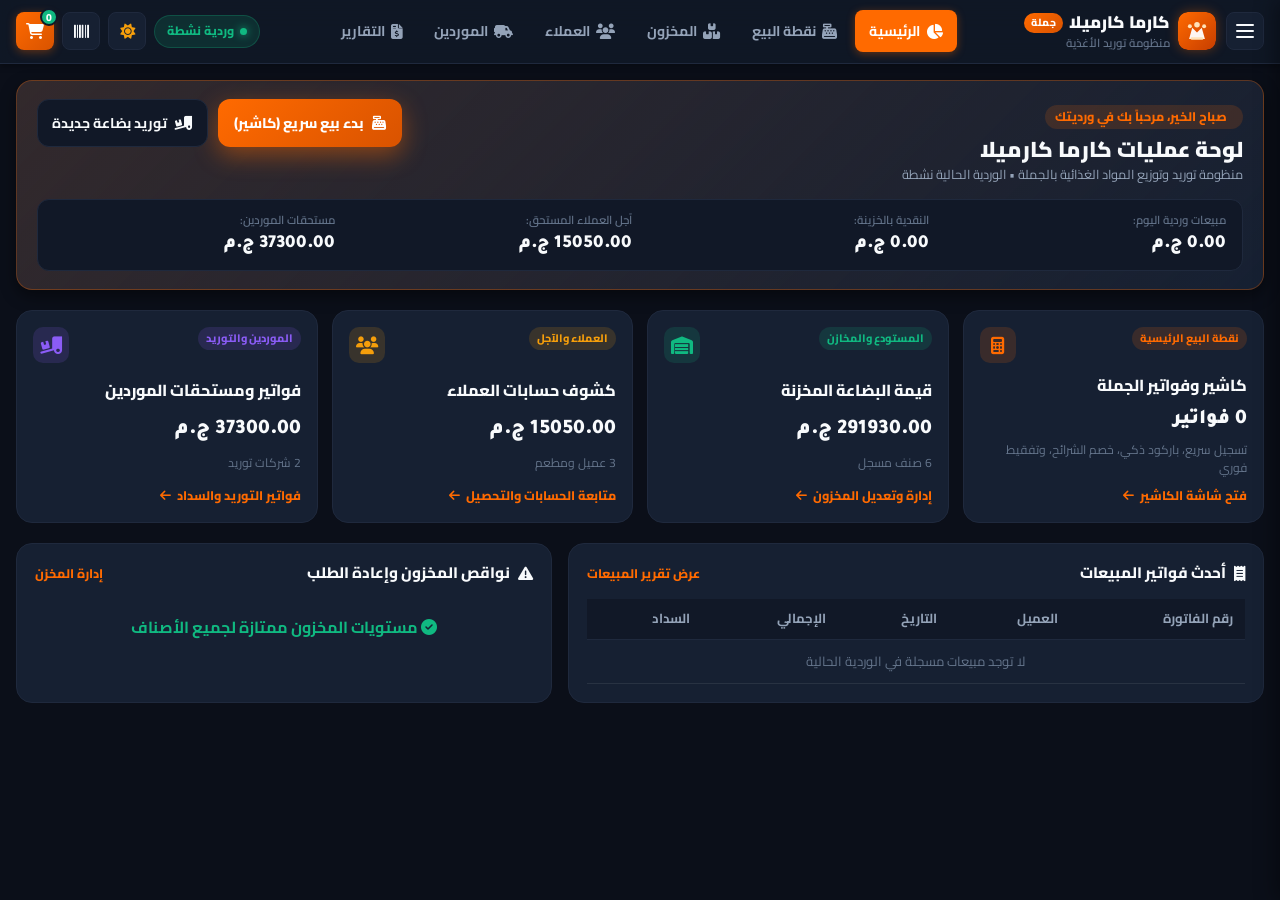
==== commit 7155c24f: "feat: add camera permission handling to WebView Implement runtime camera permission requests and con" ====
--- a/app/src/main/assets/index.html
+++ b/app/src/main/assets/index.html
@@ -3,9 +3,9 @@
 <head>
     <meta charset="UTF-8">
     <meta name="viewport" content="width=device-width, initial-scale=1.0, maximum-scale=1.0, user-scalable=no">
-    <title>كارما كارميلا | Karma Carmela POS & ERP</title>
-    <meta name="description" content="منظومة نقاط البيع وإدارة مخزون المواد الغذائية وتجارة الجملة وحسابات العملاء والموردين">
-    <meta name="theme-color" content="#0A0F1D">
+    <title>كارما كارميلا | Karma Carmela POS & Wholesale ERP</title>
+    <meta name="description" content="منظومة نقاط البيع وتجارة الأغذية بالجملة ومخازن كارما كارميلا المتوافقة مع الفاتورة الإلكترونية والباركود الموحد">
+    <meta name="theme-color" content="#0B0F19">
     
     <!-- Google Fonts: Cairo & Tajawal -->
     <link rel="preconnect" href="https://fonts.googleapis.com">
@@ -21,49 +21,88 @@
 <body>
     <div id="app" class="app-container">
 
-        <!-- ================= HYDRO BAR (FROSTED GLASS HEADER) ================= -->
+        <!-- ================= HYDRO BAR (HEADER) ================= -->
         <header class="hydro-bar">
             <div class="hydro-content">
-                <!-- Right: Hamburger Menu & Brand -->
+                <!-- Right: Hamburger Menu & Brand Logo -->
                 <div class="hydro-brand-group">
-                    <button class="btn-hamburger" id="hamburgerBtn" onclick="app.toggleSidebar()" title="القائمة الرئيسية">
+                    <button class="btn-hamburger" id="hamburgerBtn" onclick="app.toggleSidebar()" title="القائمة الجانبية (الشروط الثلاثة)">
                         <span class="hamburger-bar"></span>
                         <span class="hamburger-bar"></span>
                         <span class="hamburger-bar"></span>
                     </button>
                     
-                    <div class="hydro-logo" onclick="app.switchScreen('home')">
-                        <i class="fa-solid fa-boxes-stacked"></i>
-                    </div>
-
-                    <div class="hydro-title-wrap" onclick="app.switchScreen('home')">
-                        <h1 class="hydro-title">كارما كارميلا <span class="badge-tag">جملة</span></h1>
-                        <span class="hydro-sub">منظومة توريد الأغذية وERP</span>
-                    </div>
-                </div>
-
-                <!-- Left: Controls (Theme Switcher, Customer Tag, Scanner, Cart) -->
+                    <!-- Brand Vector Logo -->
+                    <div class="brand-logo-wrap" onclick="app.switchScreen('home')" title="الرئيسية">
+                        <svg class="brand-svg-icon" viewBox="0 0 48 48" fill="none" xmlns="http://www.w3.org/2000/svg">
+                            <rect width="48" height="48" rx="12" fill="url(#logo_grad)" />
+                            <!-- Modern Food & Wholesale Crown Emblem -->
+                            <path d="M14 34L18 20L24 26L30 20L34 34H14Z" fill="#FFFFFF" fill-opacity="0.95" />
+                            <circle cx="24" cy="16" r="3.5" fill="#FFE2B8" />
+                            <circle cx="15" cy="18" r="2.5" fill="#FFE2B8" />
+                            <circle cx="33" cy="18" r="2.5" fill="#FFE2B8" />
+                            <rect x="16" y="32" width="16" height="3" rx="1.5" fill="#FFE2B8" />
+                            <defs>
+                                <linearGradient id="logo_grad" x1="0" y1="0" x2="48" y2="48" gradientUnits="userSpaceOnUse">
+                                    <stop stop-color="#FF6A00" />
+                                    <stop offset="1" stop-color="#C73E00" />
+                                </linearGradient>
+                            </defs>
+                        </svg>
+                        <div class="brand-titles">
+                            <div class="brand-name">
+                                كارما كارميلا
+                                <span class="brand-badge">جملة</span>
+                            </div>
+                            <span class="brand-tagline">منظومة توريد الأغذية</span>
+                        </div>
+                    </div>
+                </div>
+
+                <!-- Center: Desktop Main Navigation (Visible on Desktop >= 992px) -->
+                <nav class="desktop-nav-links">
+                    <button class="d-nav-item active" id="dnav-home" onclick="app.switchScreen('home')">
+                        <i class="fa-solid fa-chart-pie"></i> الرئيسية
+                    </button>
+                    <button class="d-nav-item" id="dnav-pos" onclick="app.switchScreen('pos')">
+                        <i class="fa-solid fa-cash-register"></i> نقطة البيع
+                    </button>
+                    <button class="d-nav-item" id="dnav-inventory" onclick="app.switchScreen('inventory')">
+                        <i class="fa-solid fa-boxes-stacked"></i> المخزون
+                    </button>
+                    <button class="d-nav-item" id="dnav-customers" onclick="app.switchScreen('customers')">
+                        <i class="fa-solid fa-users"></i> العملاء
+                    </button>
+                    <button class="d-nav-item" id="dnav-suppliers" onclick="app.switchScreen('suppliers')">
+                        <i class="fa-solid fa-truck-field"></i> الموردين
+                    </button>
+                    <button class="d-nav-item" id="dnav-reports" onclick="app.switchScreen('reports')">
+                        <i class="fa-solid fa-file-invoice-dollar"></i> التقارير
+                    </button>
+                </nav>
+
+                <!-- Left: Header Controls (Shift, Theme Switch, Barcode, Cart) -->
                 <div class="hydro-controls">
-                    <!-- Customer Quick Tag -->
-                    <div class="hydro-cust-pill" onclick="app.openCustomerModal()" title="تحديد عميل">
-                        <i class="fa-solid fa-user-tag"></i>
-                        <span id="headerCustomerName">عميل نقدي</span>
-                    </div>
-
-                    <!-- Theme Toggle Switcher (Moon / Sun) -->
-                    <button class="btn-hydro-action theme-toggle" id="themeToggleBtn" onclick="app.toggleTheme()" title="تبديل المظهر (داكن / فاتح)">
+                    <!-- Live Shift Indicator -->
+                    <div class="shift-status-pill">
+                        <span class="pulse-dot"></span>
+                        <span>وردية نشطة</span>
+                    </div>
+
+                    <!-- Theme Switcher (علامة تغير الموضوع) -->
+                    <button class="btn-header-action" id="themeToggleBtn" onclick="app.toggleTheme()" title="تبديل الوضع (داكن / فاتح)">
                         <i class="fa-solid fa-moon icon-moon"></i>
                         <i class="fa-solid fa-sun icon-sun"></i>
                     </button>
 
-                    <!-- Barcode Scanner Trigger -->
-                    <button class="btn-hydro-action" onclick="app.openScannerModal()" title="مسح باركود">
+                    <!-- Universal Barcode Scanner Trigger -->
+                    <button class="btn-header-action" onclick="app.openScannerModal()" title="مسح باركود ذكي">
                         <i class="fa-solid fa-barcode"></i>
                     </button>
 
-                    <!-- Cart Drawer Trigger with Badge -->
-                    <button class="btn-hydro-cart" onclick="app.toggleCartDrawer()" title="سلة المبيعات">
-                        <i class="fa-solid fa-basket-shopping"></i>
+                    <!-- Cart Trigger Button with Live Counter Badge -->
+                    <button class="btn-header-cart" onclick="app.toggleCartDrawer()" title="سلة المبيعات">
+                        <i class="fa-solid fa-cart-shopping"></i>
                         <span class="cart-count-badge" id="cartCountBadge">0</span>
                     </button>
                 </div>
@@ -75,60 +114,67 @@
         <aside class="sidebar-drawer" id="sidebarDrawer">
             <div class="sidebar-header">
                 <div class="sidebar-brand">
-                    <div class="hydro-logo"><i class="fa-solid fa-boxes-stacked"></i></div>
+                    <svg class="brand-svg-icon" viewBox="0 0 48 48" fill="none" style="width: 32px; height: 32px;">
+                        <rect width="48" height="48" rx="10" fill="#FF6A00" />
+                        <path d="M14 34L18 20L24 26L30 20L34 34H14Z" fill="#FFFFFF" />
+                        <circle cx="24" cy="16" r="3" fill="#FFE2B8" />
+                    </svg>
                     <div>
                         <h3>كارما كارميلا</h3>
-                        <small>Karma Carmela Wholesale v2.5</small>
+                        <small>نظام تجارة الأغذية v3.0</small>
                     </div>
                 </div>
                 <button class="btn-close-sidebar" onclick="app.toggleSidebar()"><i class="fa-solid fa-xmark"></i></button>
             </div>
 
             <div class="sidebar-user-card">
-                <div class="user-avatar"><i class="fa-solid fa-user-shield"></i></div>
-                <div class="user-info">
-                    <strong>المدير المالي / الكاشير</strong>
-                    <span class="online-status"><span class="dot"></span> وردية مفتوحة</span>
+                <div class="sidebar-user-avatar"><i class="fa-solid fa-user-check"></i></div>
+                <div class="sidebar-user-info">
+                    <strong>الكاشير / مدير الفرع</strong>
+                    <span><i class="fa-solid fa-circle text-success" style="font-size: 8px;"></i> فرع الجملة الرئيسي</span>
                 </div>
             </div>
 
             <nav class="sidebar-links">
-                <a class="sidebar-link active" onclick="app.navTo('home')"><i class="fa-solid fa-chart-pie"></i> الرئيسية ولوحة التحكم</a>
-                <a class="sidebar-link" onclick="app.navTo('pos')"><i class="fa-solid fa-cash-register"></i> نقطة البيع (الكاشير)</a>
-                <a class="sidebar-link" onclick="app.navTo('inventory')"><i class="fa-solid fa-cubes-stacked"></i> إدارة المخزون والتعبئة</a>
-                <a class="sidebar-link" onclick="app.navTo('customers')"><i class="fa-solid fa-users"></i> حسابات العملاء والآجل</a>
-                <a class="sidebar-link" onclick="app.navTo('suppliers')"><i class="fa-solid fa-truck-field"></i> الموردين وفواتير التوريد</a>
-                <a class="sidebar-link" onclick="app.navTo('reports')"><i class="fa-solid fa-file-invoice-dollar"></i> التقارير والأرباح والضرائب</a>
-                
+                <a class="sidebar-link active" onclick="app.navTo('home')"><i class="fa-solid fa-chart-pie"></i> لوحة التحكم الرئيسية</a>
+                <a class="sidebar-link" onclick="app.navTo('pos')"><i class="fa-solid fa-cash-register"></i> نقطة البيع السريع (الكاشير)</a>
+                <a class="sidebar-link" onclick="app.navTo('inventory')"><i class="fa-solid fa-boxes-stacked"></i> المخازن ووحدات التعبئة</a>
+                <a class="sidebar-link" onclick="app.navTo('customers')"><i class="fa-solid fa-users"></i> كشوف حسابات العملاء والآجل</a>
+                <a class="sidebar-link" onclick="app.navTo('suppliers')"><i class="fa-solid fa-truck-field"></i> الموردين وفواتير الشراء</a>
+                <a class="sidebar-link" onclick="app.navTo('reports')"><i class="fa-solid fa-file-invoice-dollar"></i> التقارير الضريبية والأرباح</a>
+
                 <div class="sidebar-divider"></div>
-                
+
+                <a class="sidebar-link" onclick="app.openScannerModal()"><i class="fa-solid fa-barcode"></i> قارئ الباركود والكاميرا</a>
+                <a class="sidebar-link" onclick="app.openBarcodeStudioModal()"><i class="fa-solid fa-tags"></i> طباعة ملصقات الباركود والأسعار</a>
                 <a class="sidebar-link" onclick="app.openAddProductModal()"><i class="fa-solid fa-plus-circle"></i> إضافة صنف جديد للمخزن</a>
-                <a class="sidebar-link" onclick="app.openNewPurchaseModal()"><i class="fa-solid fa-truck-ramp-box"></i> تسجيل فاتورة توريد (مشتريات)</a>
-                <a class="sidebar-link" onclick="app.openAddCustomerModal()"><i class="fa-solid fa-user-plus"></i> فتح حساب عميل جديد</a>
-                <a class="sidebar-link" onclick="app.openAddSupplierModal()"><i class="fa-solid fa-handshake"></i> إضافة مورد جديد</a>
-                
+                <a class="sidebar-link" onclick="app.openNewPurchaseModal()"><i class="fa-solid fa-truck-ramp-box"></i> تسجيل فاتورة توريد واردة</a>
+
                 <div class="sidebar-divider"></div>
-                
-                <a class="sidebar-link text-warning" onclick="app.resetShift()"><i class="fa-solid fa-clock-rotate-left"></i> إقفال الوردية الحالية</a>
-                <a class="sidebar-link" onclick="app.exportAllData()"><i class="fa-solid fa-download"></i> تصدير نسخة احتياطية (JSON)</a>
+
+                <a class="sidebar-link text-warning" onclick="app.closeShiftConfirm()"><i class="fa-solid fa-lock"></i> إقفال الوردية وجرد الخزينة</a>
+                <a class="sidebar-link" onclick="app.exportAllData()"><i class="fa-solid fa-download"></i> تصدير نسخة احتياطية (Excel/JSON)</a>
             </nav>
         </aside>
 
-        <!-- ================= MAIN APP SCREENS ================= -->
+        <!-- ================= MAIN APP CONTAINER ================= -->
         <main class="app-main">
 
             <!-- ================= SCREEN 1: HOME DASHBOARD (الرئيسية) ================= -->
             <section id="screen-home" class="screen-view active">
-                <!-- Welcome Card (بطاقة ترحيب عصرية) -->
+                <!-- Welcome Card (بطاقة ترحيب عصرية متناسقة) -->
                 <div class="welcome-card" id="welcomeCard">
-                    <div class="welcome-content">
-                        <div class="welcome-text">
-                            <span class="welcome-greeting" id="welcomeGreeting">صباح الخير، مرحباً بك 👋</span>
+                    <div class="welcome-header-row">
+                        <div>
+                            <span class="welcome-greeting-badge" id="welcomeGreeting">
+                                <i class="fa-solid fa-hand-wave"></i> صباح الخير، مرحباً بك في ورديتك
+                            </span>
                             <h2 class="welcome-title">لوحة عمليات كارما كارميلا</h2>
-                            <p class="welcome-desc">نظام متكامل لتجارة وتوزيع المواد الغذائية بالجملة • الوردية الحالية نشطة</p>
-                        </div>
-                        <div class="welcome-actions">
-                            <button class="btn-welcome-primary" onclick="app.switchScreen('pos')">
+                            <p class="welcome-sub">منظومة توريد وتوزيع المواد الغذائية بالجملة • الوردية الحالية نشطة</p>
+                        </div>
+                        <!-- Quick Actions Grid (2 equal columns on mobile) -->
+                        <div class="welcome-action-buttons">
+                            <button class="btn-welcome-pos" onclick="app.switchScreen('pos')">
                                 <i class="fa-solid fa-cash-register"></i> بدء بيع سريع (كاشير)
                             </button>
                             <button class="btn-welcome-secondary" onclick="app.openNewPurchaseModal()">
@@ -136,84 +182,91 @@
                             </button>
                         </div>
                     </div>
-                    <!-- Live Shift Quick Bar -->
-                    <div class="welcome-stats-strip">
-                        <div class="strip-item">
-                            <span>مبيعات وردية اليوم:</span>
-                            <strong id="homeTodaySales">0.00 ج.م</strong>
-                        </div>
-                        <div class="strip-divider"></div>
-                        <div class="strip-item">
-                            <span>النقدية بالخزينة:</span>
-                            <strong id="homeCashDrawer">0.00 ج.م</strong>
-                        </div>
-                        <div class="strip-divider"></div>
-                        <div class="strip-item">
-                            <span>آجل العملاء المستحق:</span>
-                            <strong class="text-warning" id="homeReceivables">0.00 ج.م</strong>
-                        </div>
-                        <div class="strip-divider"></div>
-                        <div class="strip-item">
-                            <span>مستحقات الموردين:</span>
-                            <strong class="text-danger" id="homePayables">0.00 ج.م</strong>
-                        </div>
-                    </div>
-                </div>
-
-                <!-- Modern Quick Bento Grid -->
+
+                    <!-- Welcome Metrics 4-Box Strip (2x2 on mobile, 4-col on desktop) -->
+                    <div class="welcome-metrics-strip">
+                        <div class="metric-chip">
+                            <span class="metric-label">مبيعات وردية اليوم:</span>
+                            <span class="metric-value text-success" id="homeTodaySales">0.00 ج.م</span>
+                        </div>
+                        <div class="metric-chip">
+                            <span class="metric-label">النقدية بالخزينة:</span>
+                            <span class="metric-value" id="homeCashDrawer">0.00 ج.م</span>
+                        </div>
+                        <div class="metric-chip">
+                            <span class="metric-label">آجل العملاء المستحق:</span>
+                            <span class="metric-value text-warning" id="homeReceivables">0.00 ج.م</span>
+                        </div>
+                        <div class="metric-chip">
+                            <span class="metric-label">مستحقات الموردين:</span>
+                            <span class="metric-value text-danger" id="homePayables">0.00 ج.م</span>
+                        </div>
+                    </div>
+                </div>
+
+                <!-- Modern Bento Quick Cards Grid -->
                 <div class="bento-grid">
-                    <!-- Bento 1: POS Quick Launch -->
-                    <div class="bento-card bento-cashier" onclick="app.switchScreen('pos')">
-                        <div class="bento-badge">نقطة البيع الرئيسية</div>
-                        <div class="bento-icon"><i class="fa-solid fa-calculator"></i></div>
-                        <h3>كاشير وفواتير الجملة</h3>
-                        <p>تسجيل المبيعات، باركود سريع، خصم الشرائح، وتفقيط بالكلمات</p>
-                        <span class="bento-link">فتح الكاشير الآن <i class="fa-solid fa-arrow-left"></i></span>
-                    </div>
-
-                    <!-- Bento 2: Inventory Valuation -->
-                    <div class="bento-card bento-inv" onclick="app.switchScreen('inventory')">
-                        <div class="bento-badge green-badge">المستودع والمخازن</div>
-                        <div class="bento-icon green-icon"><i class="fa-solid fa-warehouse"></i></div>
-                        <h3>قيمة البضاعة المخزنة</h3>
-                        <h4 class="bento-metric" id="homeStockValuation">0.00 ج.م</h4>
-                        <p id="homeStockCountText">0 صنف متوفر في المستودع</p>
-                        <span class="bento-link">معاينة وإدارة المخزون <i class="fa-solid fa-arrow-left"></i></span>
-                    </div>
-
-                    <!-- Bento 3: Customers & Debt -->
-                    <div class="bento-card bento-cust" onclick="app.switchScreen('customers')">
-                        <div class="bento-badge orange-badge">العملاء والآجل</div>
-                        <div class="bento-icon orange-icon"><i class="fa-solid fa-users"></i></div>
-                        <h3>كشوف حسابات العملاء</h3>
-                        <h4 class="bento-metric text-warning" id="homeCustomersDebt">0.00 ج.م</h4>
-                        <p id="homeCustomersCount">0 مطاعم وسوبرماركت مسجلين</p>
-                        <span class="bento-link">متابعة الحسابات والتحصيل <i class="fa-solid fa-arrow-left"></i></span>
-                    </div>
-
-                    <!-- Bento 4: Suppliers & Purchasing -->
-                    <div class="bento-card bento-sup" onclick="app.switchScreen('suppliers')">
-                        <div class="bento-badge purple-badge">الموردين والتوريد</div>
-                        <div class="bento-icon purple-icon"><i class="fa-solid fa-truck-field"></i></div>
-                        <h3>فواتير ومستحقات الموردين</h3>
-                        <h4 class="bento-metric text-danger" id="homeSuppliersDebt">0.00 ج.م</h4>
-                        <p id="homeSuppliersCount">0 موردين وشركات توزيع</p>
-                        <span class="bento-link">فواتير التوريد والدفعات <i class="fa-solid fa-arrow-left"></i></span>
-                    </div>
-                </div>
-
-                <!-- Recent Activities & Low Stock Split -->
+                    <!-- Bento 1: POS -->
+                    <div class="bento-card cashier" onclick="app.switchScreen('pos')">
+                        <div class="bento-top-row">
+                            <span class="bento-badge-pill">نقطة البيع الرئيسية</span>
+                            <div class="bento-icon-box"><i class="fa-solid fa-calculator"></i></div>
+                        </div>
+                        <h4>كاشير وفواتير الجملة</h4>
+                        <div class="bento-metric-large" id="homeOrdersCount">0 فواتير</div>
+                        <p class="bento-desc">تسجيل سريع، باركود ذكي، خصم الشرائح، وتفقيط فوري</p>
+                        <span class="bento-link-arrow">فتح شاشة الكاشير <i class="fa-solid fa-arrow-left"></i></span>
+                    </div>
+
+                    <!-- Bento 2: Inventory -->
+                    <div class="bento-card inv" onclick="app.switchScreen('inventory')">
+                        <div class="bento-top-row">
+                            <span class="bento-badge-pill">المستودع والمخازن</span>
+                            <div class="bento-icon-box"><i class="fa-solid fa-warehouse"></i></div>
+                        </div>
+                        <h4>قيمة البضاعة المخزنة</h4>
+                        <div class="bento-metric-large text-success" id="homeStockValuation">0.00 ج.م</div>
+                        <p class="bento-desc" id="homeStockCountText">0 صنف متوفر في المستودع</p>
+                        <span class="bento-link-arrow">إدارة وتعديل المخزون <i class="fa-solid fa-arrow-left"></i></span>
+                    </div>
+
+                    <!-- Bento 3: Customers -->
+                    <div class="bento-card cust" onclick="app.switchScreen('customers')">
+                        <div class="bento-top-row">
+                            <span class="bento-badge-pill">العملاء والآجل</span>
+                            <div class="bento-icon-box"><i class="fa-solid fa-users"></i></div>
+                        </div>
+                        <h4>كشوف حسابات العملاء</h4>
+                        <div class="bento-metric-large text-warning" id="homeCustomersDebt">0.00 ج.م</div>
+                        <p class="bento-desc" id="homeCustomersCount">0 عميل مسجل بالنظام</p>
+                        <span class="bento-link-arrow">متابعة الحسابات والتحصيل <i class="fa-solid fa-arrow-left"></i></span>
+                    </div>
+
+                    <!-- Bento 4: Suppliers -->
+                    <div class="bento-card sup" onclick="app.switchScreen('suppliers')">
+                        <div class="bento-top-row">
+                            <span class="bento-badge-pill">الموردين والتوريد</span>
+                            <div class="bento-icon-box"><i class="fa-solid fa-truck-ramp-box"></i></div>
+                        </div>
+                        <h4>فواتير ومستحقات الموردين</h4>
+                        <div class="bento-metric-large text-danger" id="homeSuppliersDebt">0.00 ج.م</div>
+                        <p class="bento-desc" id="homeSuppliersCount">0 مورد وشركة توزيع</p>
+                        <span class="bento-link-arrow">فواتير التوريد والسداد <i class="fa-solid fa-arrow-left"></i></span>
+                    </div>
+                </div>
+
+                <!-- Recent Activities & Low Stock Split Row -->
                 <div class="home-split-row">
                     <div class="dashboard-panel">
                         <div class="panel-header">
-                            <h4><i class="fa-solid fa-receipt"></i> أحدث فواتير المبيعات الصادرة</h4>
-                            <button class="btn-text-action" onclick="app.switchScreen('reports')">عرض الكل</button>
+                            <h4><i class="fa-solid fa-receipt text-warning"></i> أحدث فواتير المبيعات</h4>
+                            <button class="btn-panel-action" onclick="app.switchScreen('reports')">عرض تقرير المبيعات</button>
                         </div>
                         <div class="table-responsive">
                             <table class="custom-table" id="homeRecentOrdersTable">
                                 <thead>
                                     <tr>
-                                        <th>الفاتورة</th>
+                                        <th>رقم الفاتورة</th>
                                         <th>العميل</th>
                                         <th>التاريخ</th>
                                         <th>الإجمالي</th>
@@ -227,8 +280,8 @@
 
                     <div class="dashboard-panel">
                         <div class="panel-header">
-                            <h4><i class="fa-solid fa-triangle-exclamation text-danger"></i> تنبيهات النواقص وإعادة الطلب</h4>
-                            <button class="btn-text-action" onclick="app.switchScreen('inventory')">إدارة المخزن</button>
+                            <h4><i class="fa-solid fa-triangle-exclamation text-danger"></i> نواقص المخزون وإعادة الطلب</h4>
+                            <button class="btn-panel-action" onclick="app.switchScreen('inventory')">إدارة المخزن</button>
                         </div>
                         <div class="low-stock-list" id="homeLowStockList">
                             <!-- Injected by JS -->
@@ -237,273 +290,215 @@
                 </div>
             </section>
 
-            <!-- ================= SCREEN 2: POS CASHIER (الكاشير) ================= -->
+            <!-- ================= SCREEN 2: POS CASHIER (الكاشير السريع) ================= -->
             <section id="screen-pos" class="screen-view">
-                <!-- Search & Filters -->
-                <div class="pos-top-toolbar">
-                    <div class="pos-search-wrapper">
-                        <i class="fa-solid fa-magnifying-glass search-ico"></i>
-                        <input type="text" id="posSearchInput" placeholder="بحث بالاسم، كود SKU، أو امسح الباركود..." oninput="app.filterProducts()">
-                        <button class="clear-btn" id="clearSearchBtn" onclick="app.clearPosSearch()"><i class="fa-solid fa-xmark"></i></button>
-                    </div>
-                    <button class="btn-pos-scanner" onclick="app.openScannerModal()">
-                        <i class="fa-solid fa-barcode"></i>
-                        <span>مسح باركود</span>
-                    </button>
-                </div>
-
-                <!-- Categories Bar -->
-                <div class="categories-bar" id="categoriesBar">
-                    <!-- Injected by JS -->
-                </div>
-
-                <!-- Products Grid -->
-                <div class="products-container">
-                    <div class="products-grid" id="productsGrid">
+                <div class="pos-layout-wrapper">
+                    
+                    <!-- Right Column: Catalog, Search & Categories -->
+                    <div class="pos-catalog-column">
+                        <!-- Toolbar -->
+                        <div class="pos-toolbar-box">
+                            <div class="pos-search-group">
+                                <i class="fa-solid fa-magnifying-glass"></i>
+                                <input type="text" id="posSearchInput" placeholder="بحث بالاسم، كود SKU، أو امسح الباركود مباشرة..." oninput="app.filterProducts()">
+                                <button type="button" class="btn-clear-search" onclick="app.clearPosSearch()"><i class="fa-solid fa-xmark"></i></button>
+                            </div>
+                            
+                            <!-- Customer Selection Pill -->
+                            <button class="btn-pos-action-pill" onclick="app.openCustomerModal()" title="تحديد العميل">
+                                <i class="fa-solid fa-user-tag text-warning"></i>
+                                <span id="posCurrentCustomerName">عميل نقدي</span>
+                            </button>
+
+                            <!-- Scanner Trigger -->
+                            <button class="btn-pos-scanner-btn" onclick="app.openScannerModal()">
+                                <i class="fa-solid fa-barcode"></i> مسح باركود
+                            </button>
+                        </div>
+
+                        <!-- Categories Bar -->
+                        <div class="pos-categories-bar" id="categoriesBar">
+                            <!-- Injected by JS -->
+                        </div>
+
+                        <!-- Products Grid -->
+                        <div class="pos-products-grid" id="productsGrid">
+                            <!-- Injected by JS -->
+                        </div>
+                    </div>
+
+                    <!-- Left Column: Live Cart Register (Desktop Side-by-Side & Mobile Drawer) -->
+                    <div class="pos-cart-panel" id="cartPanel">
+                        <div class="cart-panel-header">
+                            <h3><i class="fa-solid fa-cart-shopping text-warning"></i> سلة الفاتورة الحالية</h3>
+                            <button class="btn-clear-cart" onclick="app.clearCart()"><i class="fa-solid fa-trash-can"></i> إفراغ السلة</button>
+                        </div>
+
+                        <div class="cart-customer-strip">
+                            <span>العميل المفوتر: <strong id="cartCustomerLabel">عميل نقدي</strong></span>
+                            <button class="btn-change-cust" onclick="app.openCustomerModal()">تغيير</button>
+                        </div>
+
+                        <!-- Scrollable Cart Items -->
+                        <div class="cart-items-scroll" id="cartItemsList">
+                            <!-- Injected by JS -->
+                        </div>
+
+                        <!-- Checkout Summary Footer -->
+                        <div class="cart-checkout-footer">
+                            <div class="cart-summary-line">
+                                <span>المجموع الفرعي:</span>
+                                <span id="cartSubtotal">0.00 ج.م</span>
+                            </div>
+                            <div class="cart-summary-line">
+                                <span>ضريبة القيمة المضافة (14%):</span>
+                                <span id="cartVat">0.00 ج.م</span>
+                            </div>
+                            <div class="cart-summary-line grand-total">
+                                <span>الإجمالي النهائي:</span>
+                                <span id="cartGrandTotal">0.00 ج.م</span>
+                            </div>
+
+                            <!-- Payment Tabs -->
+                            <div class="payment-type-tabs">
+                                <button class="btn-pay-tab active" data-type="cash" onclick="app.setPaymentType('cash')">
+                                    <i class="fa-solid fa-money-bill-wave"></i> نقدًا
+                                </button>
+                                <button class="btn-pay-tab" data-type="card" onclick="app.setPaymentType('card')">
+                                    <i class="fa-solid fa-credit-card"></i> شبكة / فيزا
+                                </button>
+                                <button class="btn-pay-tab" data-type="credit" onclick="app.setPaymentType('credit')">
+                                    <i class="fa-solid fa-clock-rotate-left"></i> آجل عميل
+                                </button>
+                            </div>
+
+                            <button class="btn-complete-checkout" onclick="app.checkoutCurrentCart()">
+                                <i class="fa-solid fa-print"></i> حفظ وطباعة الفاتورة (F10)
+                            </button>
+                        </div>
+                    </div>
+
+                </div>
+            </section>
+
+            <!-- ================= SCREEN 3: INVENTORY (المخزون ووحدات التعبئة) ================= -->
+            <section id="screen-inventory" class="screen-view">
+                <div class="dashboard-panel" style="margin-bottom: 16px;">
+                    <div class="panel-header">
+                        <div>
+                            <h4><i class="fa-solid fa-boxes-stacked text-warning"></i> إدارة المخزون والمستودعات</h4>
+                            <p style="font-size: 0.78rem; color: var(--text-muted);">متابعة كميات الأصناف، وحدات التحويل (كرتونة/علبة/قطعة)، وطباعة ملصقات الباركود</p>
+                        </div>
+                        <div style="display: flex; gap: 8px;">
+                            <button class="btn-secondary" onclick="app.openBarcodeStudioModal()"><i class="fa-solid fa-barcode"></i> ملصقات الباركود</button>
+                            <button class="btn-primary" onclick="app.openAddProductModal()"><i class="fa-solid fa-plus"></i> إضافة صنف جديد</button>
+                        </div>
+                    </div>
+
+                    <div class="table-responsive">
+                        <table class="custom-table" id="inventoryTable">
+                            <thead>
+                                <tr>
+                                    <th>كود الصنف / SKU</th>
+                                    <th>اسم الصنف التجاري</th>
+                                    <th>القسم</th>
+                                    <th>الوحدة الأساسية</th>
+                                    <th>سعر التكلفة</th>
+                                    <th>سعر الجملة</th>
+                                    <th>الرصيد المتاح</th>
+                                    <th>الباركود</th>
+                                    <th>إجراءات</th>
+                                </tr>
+                            </thead>
+                            <tbody><!-- Injected by JS --></tbody>
+                        </table>
+                    </div>
+                </div>
+            </section>
+
+            <!-- ================= SCREEN 4: CUSTOMERS (العملاء وكشوف الحسابات) ================= -->
+            <section id="screen-customers" class="screen-view">
+                <div class="dashboard-panel">
+                    <div class="panel-header">
+                        <div>
+                            <h4><i class="fa-solid fa-users text-warning"></i> حسابات العملاء والديون الآجلة</h4>
+                            <p style="font-size: 0.78rem; color: var(--text-muted);">كشف حساب تحليلي، فواتير المبيعات، سندات القبض، وتعديل البيانات التجارية</p>
+                        </div>
+                        <button class="btn-primary" onclick="app.openAddCustomerModal()"><i class="fa-solid fa-user-plus"></i> إضافة عميل جديد</button>
+                    </div>
+
+                    <div class="pos-products-grid" id="customersCardsGrid" style="grid-template-columns: repeat(auto-fill, minmax(280px, 1fr));">
                         <!-- Injected by JS -->
                     </div>
                 </div>
             </section>
 
-            <!-- ================= SCREEN 3: INVENTORY (المخزون) ================= -->
-            <section id="screen-inventory" class="screen-view">
-                <div class="section-top-bar">
-                    <div>
-                        <h2 class="page-title">إدارة المخزون والتعبئة المتعددة</h2>
-                        <p class="page-desc">متابعة أرصدة الأصناف، التجزئة، الكراتين والشكاير</p>
-                    </div>
-                    <div class="page-actions">
-                        <button class="btn-action-primary" onclick="app.openAddProductModal()">
-                            <i class="fa-solid fa-plus"></i> صنف جديد
-                        </button>
-                        <button class="btn-action-outline" onclick="app.exportInventoryCSV()">
-                            <i class="fa-solid fa-file-excel"></i> تصدير إكسيل
-                        </button>
-                    </div>
-                </div>
-
-                <!-- Stats summary strip -->
-                <div class="inv-kpi-strip">
-                    <div class="inv-kpi-card">
-                        <span>إجمالي الأصناف:</span>
-                        <strong id="invTotalItems">0</strong>
-                    </div>
-                    <div class="inv-kpi-card alert" onclick="app.filterLowStock()">
-                        <span>أصناف قاربت النفاد:</span>
-                        <strong class="text-danger" id="invLowStockItems">0</strong>
-                    </div>
-                    <div class="inv-kpi-card">
-                        <span>قيمة المخزون (تكلفة):</span>
-                        <strong class="text-warning" id="invCostValuation">0.00 ج.م</strong>
-                    </div>
-                    <div class="inv-kpi-card">
-                        <span>قيمة المخزون (جملة):</span>
-                        <strong class="text-success" id="invWholesaleValuation">0.00 ج.م</strong>
-                    </div>
-                </div>
-
-                <!-- Search and category filters -->
-                <div class="inv-filters-row">
-                    <input type="text" id="inventorySearchInput" class="custom-input" placeholder="بحث بالاسم أو الباركود..." oninput="app.renderInventory()">
-                    <select id="inventoryCategoryFilter" class="custom-select" onchange="app.renderInventory()">
-                        <option value="ALL">جميع الأقسام</option>
-                    </select>
-                </div>
-
-                <!-- Inventory Table -->
-                <div class="table-responsive">
-                    <table class="custom-table" id="inventoryTable">
-                        <thead>
-                            <tr>
-                                <th>الصنف</th>
-                                <th>القسم</th>
-                                <th>الرصيد المتاح</th>
-                                <th>سعر التكلفة</th>
-                                <th>سعر الجملة</th>
-                                <th>خيارات التعبئة</th>
-                                <th>الحالة</th>
-                                <th>إجراءات</th>
-                            </tr>
-                        </thead>
-                        <tbody id="inventoryTableBody"><!-- Injected by JS --></tbody>
-                    </table>
+            <!-- ================= SCREEN 5: SUPPLIERS (الموردين وفواتير التوريد) ================= -->
+            <section id="screen-suppliers" class="screen-view">
+                <div class="dashboard-panel">
+                    <div class="panel-header">
+                        <div>
+                            <h4><i class="fa-solid fa-truck-field text-warning"></i> حسابات الموردين وفواتير المشتريات</h4>
+                            <p style="font-size: 0.78rem; color: var(--text-muted);">تسجيل فواتير التوريد الواردة، سندات الصرف، ومتابعة الأرصدة الدائنة</p>
+                        </div>
+                        <div style="display: flex; gap: 8px;">
+                            <button class="btn-secondary" onclick="app.openNewPurchaseModal()"><i class="fa-solid fa-truck-ramp-box"></i> تسجيل فاتورة توريد</button>
+                            <button class="btn-primary" onclick="app.openAddSupplierModal()"><i class="fa-solid fa-handshake"></i> إضافة مورد جديد</button>
+                        </div>
+                    </div>
+
+                    <div class="pos-products-grid" id="suppliersCardsGrid" style="grid-template-columns: repeat(auto-fill, minmax(280px, 1fr));">
+                        <!-- Injected by JS -->
+                    </div>
                 </div>
             </section>
 
-            <!-- ================= SCREEN 4: CUSTOMERS (العملاء والآجل) ================= -->
-            <section id="screen-customers" class="screen-view">
-                <div class="section-top-bar">
-                    <div>
-                        <h2 class="page-title">حسابات العملاء والمبيعات الآجلة</h2>
-                        <p class="page-desc">كشوفات الحساب، الفواتير، وسندات القبض</p>
-                    </div>
-                    <div class="page-actions">
-                        <button class="btn-action-primary" onclick="app.openAddCustomerModal()">
-                            <i class="fa-solid fa-user-plus"></i> إضافة عميل
-                        </button>
-                    </div>
-                </div>
-
-                <div class="ledger-banner orange">
-                    <div class="ledger-banner-icon"><i class="fa-solid fa-file-invoice-dollar"></i></div>
-                    <div>
-                        <span>إجمالي ديون العملاء المستحقة:</span>
-                        <h3 id="totalReceivablesDisplay">0.00 ج.م</h3>
-                    </div>
-                </div>
-
-                <!-- Customers Grid -->
-                <div class="accounts-grid" id="customersGrid">
-                    <!-- Injected by JS -->
-                </div>
-            </section>
-
-            <!-- ================= SCREEN 5: SUPPLIERS (الموردين والمشتريات) ================= -->
-            <section id="screen-suppliers" class="screen-view">
-                <div class="section-top-bar">
-                    <div>
-                        <h2 class="page-title">حسابات الموردين وفواتير التوريد</h2>
-                        <p class="page-desc">الشركات الموردة، فواتير الشراء، وسندات الصرف</p>
-                    </div>
-                    <div class="page-actions">
-                        <button class="btn-action-primary" onclick="app.openAddSupplierModal()">
-                            <i class="fa-solid fa-handshake-angle"></i> مورد جديد
-                        </button>
-                        <button class="btn-action-secondary" onclick="app.openNewPurchaseModal()">
-                            <i class="fa-solid fa-truck-ramp-box"></i> تسجيل فاتورة توريد
-                        </button>
-                    </div>
-                </div>
-
-                <div class="ledger-banner purple">
-                    <div class="ledger-banner-icon"><i class="fa-solid fa-money-bill-transfer"></i></div>
-                    <div>
-                        <span>إجمالي المبالغ المستحقة للموردين (الدائنون):</span>
-                        <h3 id="totalPayablesDisplay">0.00 ج.م</h3>
-                    </div>
-                </div>
-
-                <!-- Suppliers Grid -->
-                <div class="accounts-grid" id="suppliersGrid">
-                    <!-- Injected by JS -->
-                </div>
-            </section>
-
-            <!-- ================= SCREEN 6: REPORTS (التقارير) ================= -->
+            <!-- ================= SCREEN 6: REPORTS & STATS (التقارير) ================= -->
             <section id="screen-reports" class="screen-view">
-                <div class="section-top-bar">
-                    <div>
-                        <h2 class="page-title">التقارير المالية وحركة المبيعات</h2>
-                        <p class="page-desc">ملخص الأرباح، فواتير المبيعات، وسجل حركات المخزون</p>
-                    </div>
-                    <div class="page-actions">
-                        <button class="btn-action-outline" onclick="app.exportSalesCSV()">
-                            <i class="fa-solid fa-file-csv"></i> تصدير المبيعات
-                        </button>
-                    </div>
-                </div>
-
-                <!-- KPI Grid -->
-                <div class="kpi-quad-grid">
-                    <div class="kpi-tile">
-                        <div class="kpi-icon-wrap emerald"><i class="fa-solid fa-arrow-trend-up"></i></div>
-                        <div>
-                            <span>إجمالي المبيعات</span>
-                            <h3 id="reportTotalSales">0.00 ج.م</h3>
-                            <small id="reportOrdersCount">0 فواتير</small>
-                        </div>
-                    </div>
-                    <div class="kpi-tile">
-                        <div class="kpi-icon-wrap amber"><i class="fa-solid fa-coins"></i></div>
-                        <div>
-                            <span>التحصيل النقدي</span>
-                            <h3 id="reportCashSales">0.00 ج.م</h3>
-                            <small>مدفوع نقداً</small>
-                        </div>
-                    </div>
-                    <div class="kpi-tile">
-                        <div class="kpi-icon-wrap blue"><i class="fa-solid fa-credit-card"></i></div>
-                        <div>
-                            <span>المبيعات الآجلة</span>
-                            <h3 id="reportCreditSales">0.00 ج.م</h3>
-                            <small>فواتير على الحساب</small>
-                        </div>
-                    </div>
-                    <div class="kpi-tile">
-                        <div class="kpi-icon-wrap purple"><i class="fa-solid fa-chart-pie"></i></div>
-                        <div>
-                            <span>الأرباح التقديرية</span>
-                            <h3 id="reportEstimatedProfit">0.00 ج.م</h3>
-                            <small id="reportProfitMarginRate">0% نسبة الربحية</small>
-                        </div>
-                    </div>
-                </div>
-
-                <!-- Orders History -->
-                <div class="panel-box">
+                <div class="dashboard-panel">
                     <div class="panel-header">
-                        <h4><i class="fa-solid fa-file-lines"></i> سجل فواتير المبيعات</h4>
-                    </div>
+                        <h4><i class="fa-solid fa-file-invoice-dollar text-warning"></i> السجل العام للفواتير وحسابات الضرائب</h4>
+                        <div style="display: flex; gap: 8px;">
+                            <button class="btn-secondary" onclick="app.exportOrdersCSV()"><i class="fa-solid fa-file-excel"></i> تصدير Excel</button>
+                        </div>
+                    </div>
+
                     <div class="table-responsive">
-                        <table class="custom-table" id="ordersTable">
+                        <table class="custom-table" id="allOrdersTable">
                             <thead>
                                 <tr>
                                     <th>رقم الفاتورة</th>
                                     <th>العميل</th>
-                                    <th>التاريخ</th>
-                                    <th>طريقة السداد</th>
-                                    <th>الإجمالي</th>
-                                    <th>الحالة</th>
-                                    <th>معاينة</th>
+                                    <th>التاريخ والوقت</th>
+                                    <th>المجموع قبل الضريبة</th>
+                                    <th>ضريبة 14%</th>
+                                    <th>الإجمالي النهائي</th>
+                                    <th>طريقة الدفع</th>
+                                    <th>معاينة وطباعة</th>
                                 </tr>
                             </thead>
-                            <tbody id="ordersTableBody"><!-- Injected by JS --></tbody>
+                            <tbody><!-- Injected by JS --></tbody>
                         </table>
                     </div>
                 </div>
-
-                <!-- Stock Audit Log -->
-                <div class="panel-box">
-                    <div class="panel-header">
-                        <h4><i class="fa-solid fa-clock-rotate-left"></i> سجل حركات وتوريدات المستودع</h4>
-                    </div>
-                    <div class="table-responsive">
-                        <table class="custom-table" id="auditTable">
-                            <thead>
-                                <tr>
-                                    <th>الصنف</th>
-                                    <th>نوع الحركة</th>
-                                    <th>الكمية</th>
-                                    <th>الرصيد السابق</th>
-                                    <th>الرصيد الجديد</th>
-                                    <th>التاريخ والبيان</th>
-                                </tr>
-                            </thead>
-                            <tbody id="auditTableBody"><!-- Injected by JS --></tbody>
-                        </table>
-                    </div>
-                </div>
             </section>
 
         </main>
 
-        <!-- ================= BOTTOM NAVIGATION BAR (WITH CENTER CASHIER FAB) ================= -->
+        <!-- ================= MOBILE BOTTOM NAVIGATION BAR ================= -->
         <nav class="bottom-nav-bar">
-            <!-- 1. الرئيسية -->
-            <button class="b-nav-item active" data-screen="home" onclick="app.switchScreen('home')">
-                <i class="fa-solid fa-house-chimney"></i>
+            <button class="b-nav-item active" id="bnav-home" onclick="app.switchScreen('home')">
+                <i class="fa-solid fa-house"></i>
                 <span>الرئيسية</span>
             </button>
-
-            <!-- 2. المخزون -->
-            <button class="b-nav-item" data-screen="inventory" onclick="app.switchScreen('inventory')">
+            <button class="b-nav-item" id="bnav-inventory" onclick="app.switchScreen('inventory')">
                 <i class="fa-solid fa-boxes-stacked"></i>
                 <span>المخزون</span>
             </button>
 
-            <!-- 3. CENTER CASHIER BUTTON (علامة أمين الصندوق في نص شريط التنقل) -->
+            <!-- Centered Elevated Cashier FAB -->
             <div class="b-nav-center-wrap">
-                <button class="b-nav-cashier-fab" onclick="app.switchScreen('pos')" title="فتح الكاشير ونقطة البيع">
+                <button class="b-nav-cashier-fab" onclick="app.switchScreen('pos')" title="الكاشير السريع">
                     <div class="cashier-fab-inner">
                         <i class="fa-solid fa-cash-register"></i>
                     </div>
@@ -511,740 +506,559 @@
                 </button>
             </div>
 
-            <!-- 4. العملاء -->
-            <button class="b-nav-item" data-screen="customers" onclick="app.switchScreen('customers')">
+            <button class="b-nav-item" id="bnav-customers" onclick="app.switchScreen('customers')">
                 <i class="fa-solid fa-users"></i>
                 <span>العملاء</span>
             </button>
-
-            <!-- 5. الموردين -->
-            <button class="b-nav-item" data-screen="suppliers" onclick="app.switchScreen('suppliers')">
+            <button class="b-nav-item" id="bnav-suppliers" onclick="app.switchScreen('suppliers')">
                 <i class="fa-solid fa-truck-field"></i>
                 <span>الموردين</span>
             </button>
         </nav>
 
-        <!-- ================= CART DRAWER (SIDE PANEL) ================= -->
-        <div class="cart-drawer-overlay" id="cartOverlay" onclick="app.toggleCartDrawer()"></div>
-        <aside class="cart-drawer" id="cartDrawer">
-            <div class="cart-drawer-header">
-                <div class="cart-title-wrap">
-                    <i class="fa-solid fa-bag-shopping"></i>
-                    <h3>سلة مبيعات الجملة</h3>
-                </div>
-                <button class="btn-close-drawer" onclick="app.toggleCartDrawer()"><i class="fa-solid fa-xmark"></i></button>
-            </div>
-
-            <div class="cart-customer-strip">
-                <div class="cust-info">
-                    <i class="fa-solid fa-store"></i>
-                    <div>
-                        <span class="label-xs">العميل المحدد:</span>
-                        <strong id="cartCustomerName">عميل نقدي</strong>
-                        <span class="tier-pill" id="cartCustomerTier">شريحة 1</span>
-                    </div>
-                </div>
-                <button class="btn-change-cust" onclick="app.openCustomerModal()">تغيير</button>
-            </div>
-
-            <div class="cart-items-list" id="cartItemsList">
-                <!-- Injected by JS -->
-            </div>
-
-            <div class="cart-summary-box">
-                <div class="summary-line">
-                    <span>المجموع قبل الخصم:</span>
-                    <strong id="cartSubtotal">0.00 ج.م</strong>
-                </div>
-
-                <div class="discount-selector-row">
-                    <span>خصم الجملة:</span>
-                    <div class="discount-chips" id="discountChips">
-                        <button class="chip active" onclick="app.setDiscount(0)">0%</button>
-                        <button class="chip" onclick="app.setDiscount(5)">5%</button>
-                        <button class="chip" onclick="app.setDiscount(10)">10%</button>
-                        <button class="chip" onclick="app.setDiscount(15)">15%</button>
-                    </div>
-                </div>
-
-                <div class="tax-selector-row">
-                    <span>الضريبة:</span>
-                    <div class="tax-chips">
-                        <button class="chip active" id="taxExemptBtn" onclick="app.setTax(0)">معفي (جملة)</button>
-                        <button class="chip" id="tax5Btn" onclick="app.setTax(5)">5%</button>
-                        <button class="chip" id="tax14Btn" onclick="app.setTax(14)">14%</button>
-                    </div>
-                </div>
-
-                <div class="summary-divider"></div>
-
-                <div class="final-total-line">
-                    <span class="total-label">المبلغ المطلوب:</span>
-                    <strong class="total-amount" id="cartFinalTotal">0.00 ج.م</strong>
-                </div>
-
-                <!-- TAFQEET IN ARABIC -->
-                <div class="tafqeet-box" id="cartTafqeet">
-                    فقط صفر جنيهاً مصرياً لا غير
-                </div>
-
-                <div class="payment-methods-grid">
-                    <button class="pay-btn active" data-method="CASH" onclick="app.setPaymentMethod('CASH')">
-                        <i class="fa-solid fa-money-bill-wave"></i> نقداً
-                    </button>
-                    <button class="pay-btn" data-method="CARD" onclick="app.setPaymentMethod('CARD')">
-                        <i class="fa-solid fa-credit-card"></i> شبكة / بطاقة
-                    </button>
-                    <button class="pay-btn" data-method="CREDIT_NET30" onclick="app.setPaymentMethod('CREDIT_NET30')">
-                        <i class="fa-solid fa-calendar-days"></i> آجل (30 يوم)
-                    </button>
-                    <button class="pay-btn" data-method="TRANSFER" onclick="app.setPaymentMethod('TRANSFER')">
-                        <i class="fa-solid fa-building-columns"></i> تحويل
-                    </button>
-                </div>
-
-                <button class="btn-checkout-action" id="btnCheckout" onclick="app.completeCheckout()">
-                    <i class="fa-solid fa-circle-check"></i> تأكيد الفاتورة وطباعة
-                </button>
-            </div>
-        </aside>
-
-        <!-- ================= MODAL: CUSTOMER DRILL-DOWN ACCOUNT DETAILS ================= -->
-        <div class="modal-overlay" id="customerDetailModal">
-            <div class="modal-box modal-account-details">
+        <!-- ================= MODAL 1: UNIVERSAL REAL BARCODE SCANNER ================= -->
+        <div class="modal-overlay" id="scannerModal">
+            <div class="modal-box modal-scanner">
                 <div class="modal-header">
-                    <div class="account-title-group">
-                        <h3 id="cdModalTitle">ملف العميل: مطعم كارميلا</h3>
-                        <span class="account-badge" id="cdModalTier">شريحة 2</span>
-                    </div>
-                    <button class="btn-modal-close" onclick="app.closeCustomerDetailModal()"><i class="fa-solid fa-xmark"></i></button>
-                </div>
-
-                <!-- Account Tabs -->
-                <div class="account-tabs-nav">
-                    <button class="acc-tab active" data-tab="statement" onclick="app.switchCustomerTab('statement')">
-                        <i class="fa-solid fa-file-invoice"></i> كشف الحساب التحليلي
-                    </button>
-                    <button class="acc-tab" data-tab="invoices" onclick="app.switchCustomerTab('invoices')">
-                        <i class="fa-solid fa-receipt"></i> فواتير المبيعات
-                    </button>
-                    <button class="acc-tab" data-tab="edit" onclick="app.switchCustomerTab('edit')">
-                        <i class="fa-solid fa-user-pen"></i> تعديل بيانات العميل
-                    </button>
-                </div>
-
+                    <h3><i class="fa-solid fa-barcode text-warning"></i> قارئ وماسح الباركود الموحد</h3>
+                    <button class="btn-modal-close" onclick="app.closeScannerModal()"><i class="fa-solid fa-xmark"></i></button>
+                </div>
                 <div class="modal-body">
-                    <!-- TAB 1: STATEMENT -->
-                    <div id="cdTabStatement" class="acc-tab-content active">
-                        <div class="acc-summary-strip">
-                            <div><span>الرصيد الحالي المستحق:</span> <strong class="text-warning" id="cdBalanceDisplay">0.00 ج.م</strong></div>
-                            <div><span>الحد الائتماني:</span> <strong id="cdLimitDisplay">0.00 ج.م</strong></div>
-                            <button class="btn-action-primary" onclick="app.openPaymentFromDetail()"><i class="fa-solid fa-hand-holding-dollar"></i> تحصيل دفعة (سند قبض)</button>
-                        </div>
+                    <!-- Real Camera Video Box with Laser Animation -->
+                    <div class="scanner-video-box">
+                        <video id="scannerVideo" autoplay playsinline muted></video>
+                        <div class="scanner-viewfinder-overlay">
+                            <div class="scanner-laser-bar"></div>
+                            <div class="scanner-corner tl"></div>
+                            <div class="scanner-corner tr"></div>
+                            <div class="scanner-corner bl"></div>
+                            <div class="scanner-corner br"></div>
+                        </div>
+                    </div>
+
+                    <!-- Camera Action Controls -->
+                    <div class="scanner-controls-strip">
+                        <button class="btn-cam-control active" id="btnToggleCamera" onclick="app.toggleCameraStream()">
+                            <i class="fa-solid fa-video"></i> تشغيل الكاميرا
+                        </button>
+                        <button class="btn-cam-control" onclick="app.flipCamera()">
+                            <i class="fa-solid fa-camera-rotate"></i> تبديل الكاميرا
+                        </button>
+                        <button class="btn-cam-control" id="btnToggleTorch" onclick="app.toggleTorch()">
+                            <i class="fa-solid fa-bolt"></i> الكشاف
+                        </button>
+                    </div>
+
+                    <!-- CRITICAL FIX: Manual Input Group never overlaps or overflows -->
+                    <div class="manual-input-box">
+                        <input type="text" id="manualScannerInput" placeholder="أدخل كود الصنف أو امسح بالقارئ اللاسلكي..." onkeydown="if(event.key==='Enter') app.processManualBarcode()">
+                        <button type="button" class="btn-manual-submit-action" onclick="app.processManualBarcode()">
+                            <i class="fa-solid fa-arrow-left"></i> إدخال
+                        </button>
+                    </div>
+
+                    <!-- Quick Barcode Test Buttons -->
+                    <div class="quick-barcodes-box">
+                        <span>أكواد تجريبية فورية للسلع الغذائية:</span>
+                        <div class="quick-barcodes-cloud" id="quickBarcodesCloud">
+                            <!-- Injected by JS -->
+                        </div>
+                    </div>
+                </div>
+            </div>
+        </div>
+
+        <!-- ================= MODAL 2: BARCODE LABEL STUDIO (PRINTABLE STICKERS) ================= -->
+        <div class="modal-overlay" id="barcodeStudioModal">
+            <div class="modal-box" style="max-width: 680px;">
+                <div class="modal-header">
+                    <h3><i class="fa-solid fa-tags text-warning"></i> استوديو طباعة ملصقات الباركود والأسعار</h3>
+                    <button class="btn-modal-close" onclick="app.closeBarcodeStudioModal()"><i class="fa-solid fa-xmark"></i></button>
+                </div>
+                <div class="modal-body">
+                    <div class="form-row">
+                        <div class="form-group">
+                            <label>اختر الصنف المطلوب:</label>
+                            <select id="barcodeLabelProductSelect" onchange="app.renderBarcodeStickerPreview()"></select>
+                        </div>
+                        <div class="form-group">
+                            <label>عدد الملصقات:</label>
+                            <select id="barcodeLabelCountSelect" onchange="app.renderBarcodeStickerPreview()">
+                                <option value="1">ملصق واحد (1)</option>
+                                <option value="4">4 ملصقات</option>
+                                <option value="8">8 ملصقات (شيت صغير)</option>
+                                <option value="16">16 ملصق (صفحة A4 كاملة)</option>
+                            </select>
+                        </div>
+                    </div>
+
+                    <!-- Sticker Preview Grid -->
+                    <div id="barcodeStickersPreviewArea" class="barcode-stickers-grid" style="margin-top: 14px;">
+                        <!-- Injected by JS -->
+                    </div>
+                </div>
+                <div class="modal-footer">
+                    <button class="btn-secondary" onclick="app.closeBarcodeStudioModal()">إغلاق</button>
+                    <button class="btn-primary" onclick="app.printBarcodeStickers()"><i class="fa-solid fa-print"></i> طباعة الملصقات الآن</button>
+                </div>
+            </div>
+        </div>
+
+        <!-- ================= MODAL 3: INVOICE / RECEIPT VIEWER & PRINT ENGINE ================= -->
+        <div class="modal-overlay" id="invoiceModal">
+            <div class="modal-box modal-invoice" style="max-width: 760px;">
+                <div class="modal-header no-print">
+                    <h3><i class="fa-solid fa-file-invoice text-warning"></i> معاينة وطباعة الفاتورة الضريبية</h3>
+                    <div style="display: flex; gap: 8px;">
+                        <button class="btn-primary" onclick="window.print()"><i class="fa-solid fa-print"></i> طباعة / حفظ PDF</button>
+                        <button class="btn-modal-close" onclick="app.closeInvoiceModal()"><i class="fa-solid fa-xmark"></i></button>
+                    </div>
+                </div>
+
+                <div class="modal-body" style="background: var(--bg-main);">
+                    <!-- Format Switcher Toolbar -->
+                    <div class="print-options-toolbar no-print">
+                        <span style="font-size: 0.8rem; font-weight: 700;">شكل وتنسيق الطباعة:</span>
+                        <div class="print-format-switcher">
+                            <button class="btn-format-switch active" id="btnFormatThermal" onclick="app.setPrintFormat('thermal')">
+                                <i class="fa-solid fa-receipt"></i> بون كاشير حراري (80mm)
+                            </button>
+                            <button class="btn-format-switch" id="btnFormatA4" onclick="app.setPrintFormat('a4')">
+                                <i class="fa-solid fa-file-lines"></i> فاتورة رسمية معتمدة (A4)
+                            </button>
+                        </div>
+                    </div>
+
+                    <!-- Root Container for Printable Content -->
+                    <div id="printableSheetRoot" class="printable-document-container format-thermal">
+                        <!-- Injected dynamically by JS based on format (thermal or A4) -->
+                    </div>
+                </div>
+            </div>
+        </div>
+
+        <!-- ================= MODAL 4: CUSTOMER ACCOUNT LEDGER MODAL ================= -->
+        <div class="modal-overlay" id="customerLedgerModal">
+            <div class="modal-box modal-ledger-box">
+                <div class="modal-header">
+                    <h3 id="custModalTitle"><i class="fa-solid fa-user-tie text-warning"></i> كشف حساب العميل</h3>
+                    <button class="btn-modal-close" onclick="app.closeCustomerLedgerModal()"><i class="fa-solid fa-xmark"></i></button>
+                </div>
+                <div class="modal-body">
+                    <!-- Tabs -->
+                    <div class="account-modal-tabs">
+                        <button class="btn-acc-tab active" onclick="app.switchAccTab('cust-statement')">كشف الحساب المالي</button>
+                        <button class="btn-acc-tab" onclick="app.switchAccTab('cust-invoices')">فواتير المبيعات</button>
+                        <button class="btn-acc-tab" onclick="app.switchAccTab('cust-payment')">تسجيل سند قبض نقدية</button>
+                        <button class="btn-acc-tab" onclick="app.switchAccTab('cust-edit')">تعديل بيانات العميل</button>
+                    </div>
+
+                    <!-- Tab 1: Statement -->
+                    <div class="acc-tab-pane active" id="pane-cust-statement">
                         <div class="table-responsive">
-                            <table class="custom-table" id="cdStatementTable">
+                            <table class="custom-table" id="custStatementTable">
                                 <thead>
                                     <tr>
                                         <th>التاريخ</th>
-                                        <th>البيان / المرجع</th>
+                                        <th>نوع الحركة</th>
+                                        <th>البيان والتفاصيل</th>
                                         <th>مدين (+)</th>
                                         <th>دائن (-)</th>
                                         <th>الرصيد التراكمي</th>
                                     </tr>
                                 </thead>
-                                <tbody><!-- Injected by JS --></tbody>
+                                <tbody></tbody>
                             </table>
                         </div>
                     </div>
 
-                    <!-- TAB 2: INVOICES -->
-                    <div id="cdTabInvoices" class="acc-tab-content">
+                    <!-- Tab 2: Invoices -->
+                    <div class="acc-tab-pane" id="pane-cust-invoices">
                         <div class="table-responsive">
-                            <table class="custom-table" id="cdInvoicesTable">
+                            <table class="custom-table" id="custInvoicesTable">
                                 <thead>
                                     <tr>
                                         <th>رقم الفاتورة</th>
                                         <th>التاريخ</th>
+                                        <th>الإجمالي</th>
                                         <th>طريقة السداد</th>
-                                        <th>الإجمالي</th>
-                                        <th>معاينة</th>
+                                        <th>إجراء</th>
                                     </tr>
                                 </thead>
-                                <tbody><!-- Injected by JS --></tbody>
+                                <tbody></tbody>
                             </table>
                         </div>
                     </div>
 
-                    <!-- TAB 3: EDIT DATA -->
-                    <div id="cdTabEdit" class="acc-tab-content">
-                        <form id="cdEditForm" onsubmit="event.preventDefault(); app.saveCustomerEdit();">
-                            <input type="hidden" id="cdEditId">
-                            <div class="form-group">
-                                <label>اسم المنشأة / العميل *</label>
-                                <input type="text" id="cdEditBusinessName" required class="custom-input">
-                            </div>
+                    <!-- Tab 3: Payment Receipt -->
+                    <div class="acc-tab-pane" id="pane-cust-payment">
+                        <form onsubmit="app.handleCustomerPaymentSubmit(event)">
                             <div class="form-row">
                                 <div class="form-group">
-                                    <label>اسم المسؤول / الشيف</label>
-                                    <input type="text" id="cdEditContact" class="custom-input">
-                                </div>
-                                <div class="form-group">
-                                    <label>رقم الهاتف *</label>
-                                    <input type="tel" id="cdEditPhone" required class="custom-input">
-                                </div>
-                            </div>
+                                    <label>المبلغ المسدد (ج.م):</label>
+                                    <input type="number" step="0.01" id="custPayAmount" required placeholder="0.00">
+                                </div>
+                                <div class="form-group">
+                                    <label>طريقة الدفع:</label>
+                                    <select id="custPayMethod">
+                                        <option value="كاش / خزينة">نقدًا (خزينة الفرع)</option>
+                                        <option value="تحويل بنكي / فودافون كاش">تحويل بنكي / محفظة إلكترونية</option>
+                                        <option value="شيك بنكي">شيك بنكي مقبول الدفع</option>
+                                    </select>
+                                </div>
+                            </div>
+                            <div class="form-group">
+                                <label>ملاحظات وسند الإيداع:</label>
+                                <input type="text" id="custPayNotes" placeholder="رقم الإشعار أو الملاحظة...">
+                            </div>
+                            <button type="submit" class="btn-primary" style="width: 100%;"><i class="fa-solid fa-receipt"></i> إصدار سند القبض وترحيل الحساب</button>
+                        </form>
+                    </div>
+
+                    <!-- Tab 4: Edit Details -->
+                    <div class="acc-tab-pane" id="pane-cust-edit">
+                        <form onsubmit="app.handleCustomerUpdateSubmit(event)">
                             <div class="form-row">
                                 <div class="form-group">
-                                    <label>شريحة الأسعار</label>
-                                    <select id="cdEditTier" class="custom-select">
-                                        <option value="1">شريحة 1 (أسعار قياسية)</option>
-                                        <option value="2">شريحة 2 (خصم 5%)</option>
-                                        <option value="3">شريحة 3 (موزع كميات - خصم 10%)</option>
-                                    </select>
-                                </div>
-                                <div class="form-group">
-                                    <label>الحد الائتماني (ج.م)</label>
-                                    <input type="number" id="cdEditLimit" class="custom-input">
-                                </div>
-                            </div>
-                            <div class="form-group">
-                                <label>الرقم الضريبي</label>
-                                <input type="text" id="cdEditTaxId" class="custom-input">
-                            </div>
-                            <button type="submit" class="btn-action-primary"><i class="fa-solid fa-floppy-disk"></i> حفظ التعديلات</button>
+                                    <label>اسم العميل / المتجر:</label>
+                                    <input type="text" id="custEditName" required>
+                                </div>
+                                <div class="form-group">
+                                    <label>رقم الهاتف:</label>
+                                    <input type="tel" id="custEditPhone" required>
+                                </div>
+                            </div>
+                            <div class="form-row">
+                                <div class="form-group">
+                                    <label>العنوان / المنطقة:</label>
+                                    <input type="text" id="custEditAddress">
+                                </div>
+                                <div class="form-group">
+                                    <label>الحد الائتماني (ج.م):</label>
+                                    <input type="number" id="custEditCreditLimit">
+                                </div>
+                            </div>
+                            <div class="form-row">
+                                <div class="form-group">
+                                    <label>السجل التجاري:</label>
+                                    <input type="text" id="custEditCr">
+                                </div>
+                                <div class="form-group">
+                                    <label>الرقم الضريبي:</label>
+                                    <input type="text" id="custEditTaxId">
+                                </div>
+                            </div>
+                            <button type="submit" class="btn-primary" style="width: 100%;"><i class="fa-solid fa-floppy-disk"></i> حفظ وتحديث البيانات</button>
                         </form>
                     </div>
                 </div>
             </div>
         </div>
 
-        <!-- ================= MODAL: SUPPLIER DRILL-DOWN ACCOUNT DETAILS ================= -->
-        <div class="modal-overlay" id="supplierDetailModal">
-            <div class="modal-box modal-account-details">
+        <!-- ================= MODAL 5: SUPPLIER ACCOUNT LEDGER MODAL ================= -->
+        <div class="modal-overlay" id="supplierLedgerModal">
+            <div class="modal-box modal-ledger-box">
                 <div class="modal-header">
-                    <div class="account-title-group">
-                        <h3 id="sdModalTitle">ملف المورد: مزارع الوادي</h3>
-                        <span class="account-badge purple" id="sdModalCompany">شركة توريد أغذية</span>
-                    </div>
-                    <button class="btn-modal-close" onclick="app.closeSupplierDetailModal()"><i class="fa-solid fa-xmark"></i></button>
-                </div>
-
-                <!-- Supplier Tabs -->
-                <div class="account-tabs-nav">
-                    <button class="acc-tab active" data-tab="statement" onclick="app.switchSupplierTab('statement')">
-                        <i class="fa-solid fa-file-invoice"></i> كشف حساب المورد
-                    </button>
-                    <button class="acc-tab" data-tab="purchases" onclick="app.switchSupplierTab('purchases')">
-                        <i class="fa-solid fa-truck-ramp-box"></i> فواتير التوريد
-                    </button>
-                    <button class="acc-tab" data-tab="edit" onclick="app.switchSupplierTab('edit')">
-                        <i class="fa-solid fa-building-circle-arrow-right"></i> تعديل بيانات المورد
-                    </button>
-                </div>
-
+                    <h3 id="supModalTitle"><i class="fa-solid fa-truck-field text-warning"></i> كشف حساب المورد</h3>
+                    <button class="btn-modal-close" onclick="app.closeSupplierLedgerModal()"><i class="fa-solid fa-xmark"></i></button>
+                </div>
                 <div class="modal-body">
-                    <!-- TAB 1: SUPPLIER STATEMENT -->
-                    <div id="sdTabStatement" class="acc-tab-content active">
-                        <div class="acc-summary-strip">
-                            <div><span>المستحق للمورد حالياً:</span> <strong class="text-danger" id="sdBalanceDisplay">0.00 ج.م</strong></div>
-                            <div><span>شروط السداد:</span> <strong id="sdTermsDisplay">30 يوم</strong></div>
-                            <div class="btn-group">
-                                <button class="btn-action-primary" onclick="app.openSupplierPayModal()"><i class="fa-solid fa-money-bill-transfer"></i> سداد دفعة (سند صرف)</button>
-                                <button class="btn-action-secondary" onclick="app.openNewPurchaseModal()"><i class="fa-solid fa-plus"></i> توريد بضاعة</button>
-                            </div>
-                        </div>
+                    <!-- Tabs -->
+                    <div class="account-modal-tabs">
+                        <button class="btn-acc-tab active" onclick="app.switchSupTab('sup-statement')">كشف الحساب التحليلي</button>
+                        <button class="btn-acc-tab" onclick="app.switchSupTab('sup-purchases')">فواتير التوريد</button>
+                        <button class="btn-acc-tab" onclick="app.switchSupTab('sup-payment')">تسجيل سند صرف دفعة</button>
+                        <button class="btn-acc-tab" onclick="app.switchSupTab('sup-edit')">تعديل بيانات المورد</button>
+                    </div>
+
+                    <!-- Tab 1: Statement -->
+                    <div class="acc-tab-pane active" id="pane-sup-statement">
                         <div class="table-responsive">
-                            <table class="custom-table" id="sdStatementTable">
+                            <table class="custom-table" id="supStatementTable">
                                 <thead>
                                     <tr>
                                         <th>التاريخ</th>
-                                        <th>البيان / رقم إذن التوريد</th>
+                                        <th>نوع المستند</th>
+                                        <th>البيان والتفاصيل</th>
                                         <th>دائن (فاتورة +)</th>
                                         <th>مدين (سداد -)</th>
-                                        <th>الرصيد المتبقي</th>
+                                        <th>الرصيد المستحق</th>
                                     </tr>
                                 </thead>
-                                <tbody><!-- Injected by JS --></tbody>
+                                <tbody></tbody>
                             </table>
                         </div>
                     </div>
 
-                    <!-- TAB 2: PURCHASE BILLS -->
-                    <div id="sdTabPurchases" class="acc-tab-content">
+                    <!-- Tab 2: Purchases -->
+                    <div class="acc-tab-pane" id="pane-sup-purchases">
                         <div class="table-responsive">
-                            <table class="custom-table" id="sdPurchasesTable">
+                            <table class="custom-table" id="supPurchasesTable">
                                 <thead>
                                     <tr>
                                         <th>رقم إذن التوريد</th>
                                         <th>التاريخ</th>
-                                        <th>عدد الأصناف</th>
-                                        <th>إجمالي التوريد</th>
-                                        <th>الحالة</th>
+                                        <th>الإجمالي</th>
+                                        <th>حالة السداد</th>
+                                        <th>معاينة</th>
                                     </tr>
                                 </thead>
-                                <tbody><!-- Injected by JS --></tbody>
+                                <tbody></tbody>
                             </table>
                         </div>
                     </div>
 
-                    <!-- TAB 3: EDIT SUPPLIER DATA -->
-                    <div id="sdTabEdit" class="acc-tab-content">
-                        <form id="sdEditForm" onsubmit="event.preventDefault(); app.saveSupplierEdit();">
-                            <input type="hidden" id="sdEditId">
-                            <div class="form-group">
-                                <label>اسم المورد / الشركة *</label>
-                                <input type="text" id="sdEditName" required class="custom-input">
-                            </div>
+                    <!-- Tab 3: Payment Disbursement -->
+                    <div class="acc-tab-pane" id="pane-sup-payment">
+                        <form onsubmit="app.handleSupplierPaymentSubmit(event)">
                             <div class="form-row">
                                 <div class="form-group">
-                                    <label>مندوب المبيعات</label>
-                                    <input type="text" id="sdEditContact" class="custom-input">
-                                </div>
-                                <div class="form-group">
-                                    <label>رقم الهاتف *</label>
-                                    <input type="tel" id="sdEditPhone" required class="custom-input">
-                                </div>
-                            </div>
+                                    <label>المبلغ المنصرف (ج.م):</label>
+                                    <input type="number" step="0.01" id="supPayAmount" required placeholder="0.00">
+                                </div>
+                                <div class="form-group">
+                                    <label>طريقة الصرف:</label>
+                                    <select id="supPayMethod">
+                                        <option value="نقدًا من الخزينة">نقدًا من خزينة الفرع</option>
+                                        <option value="تحويل بنكي">تحويل بنكي من حساب الشركة</option>
+                                        <option value="شيك بنكي">شيك لأمر المورد</option>
+                                    </select>
+                                </div>
+                            </div>
+                            <div class="form-group">
+                                <label>ملاحظات وسند الصرف:</label>
+                                <input type="text" id="supPayNotes" placeholder="سداد فاتورة توريد أو دفعة تحت الحساب...">
+                            </div>
+                            <button type="submit" class="btn-primary" style="width: 100%;"><i class="fa-solid fa-money-bill-transfer"></i> تأكيد سند الصرف وخصمه من الخزينة</button>
+                        </form>
+                    </div>
+
+                    <!-- Tab 4: Edit Details -->
+                    <div class="acc-tab-pane" id="pane-sup-edit">
+                        <form onsubmit="app.handleSupplierUpdateSubmit(event)">
                             <div class="form-row">
                                 <div class="form-group">
-                                    <label>شروط السداد (أيام)</label>
-                                    <input type="number" id="sdEditTerms" class="custom-input" placeholder="30">
-                                </div>
-                                <div class="form-group">
-                                    <label>الحساب البنكي / IBAN</label>
-                                    <input type="text" id="sdEditBank" class="custom-input">
-                                </div>
-                            </div>
-                            <button type="submit" class="btn-action-primary"><i class="fa-solid fa-floppy-disk"></i> حفظ بيانات المورد</button>
+                                    <label>اسم الشركة / المورد:</label>
+                                    <input type="text" id="supEditName" required>
+                                </div>
+                                <div class="form-group">
+                                    <label>هاتف المبيعات:</label>
+                                    <input type="tel" id="supEditPhone" required>
+                                </div>
+                            </div>
+                            <div class="form-row">
+                                <div class="form-group">
+                                    <label>العنوان والمستودع:</label>
+                                    <input type="text" id="supEditAddress">
+                                </div>
+                                <div class="form-group">
+                                    <label>السجل التجاري:</label>
+                                    <input type="text" id="supEditCr">
+                                </div>
+                            </div>
+                            <div class="form-group">
+                                <label>الرقم الضريبي:</label>
+                                <input type="text" id="supEditTaxId">
+                            </div>
+                            <button type="submit" class="btn-primary" style="width: 100%;"><i class="fa-solid fa-floppy-disk"></i> حفظ بيانات المورد</button>
                         </form>
                     </div>
                 </div>
             </div>
         </div>
 
-        <!-- ================= MODAL: ADD / EDIT PRODUCT ================= -->
-        <div class="modal-overlay" id="productModal">
+        <!-- ================= MODAL 6: ADD/SELECT CUSTOMER ================= -->
+        <div class="modal-overlay" id="customerSelectModal">
             <div class="modal-box">
                 <div class="modal-header">
-                    <h3 id="productModalTitle"><i class="fa-solid fa-box"></i> إضافة صنف جديد للمخزن</h3>
-                    <button class="btn-modal-close" onclick="app.closeProductModal()"><i class="fa-solid fa-xmark"></i></button>
+                    <h3><i class="fa-solid fa-user-tag text-warning"></i> تحديد العميل للفاتورة</h3>
+                    <button class="btn-modal-close" onclick="app.closeCustomerModal()"><i class="fa-solid fa-xmark"></i></button>
                 </div>
                 <div class="modal-body">
-                    <form id="productForm" onsubmit="event.preventDefault(); app.saveProduct();">
-                        <input type="hidden" id="prodId">
+                    <div style="display: flex; gap: 8px; margin-bottom: 12px;">
+                        <input type="text" id="custSearchInput" placeholder="بحث بالاسم أو رقم الهاتف..." oninput="app.filterCustomersList()" style="width: 100%; padding: 8px 12px; border-radius: 8px; background: var(--bg-input); border: 1px solid var(--border-color); color: var(--text-primary);">
+                        <button class="btn-primary" onclick="app.openAddCustomerModal()"><i class="fa-solid fa-plus"></i> جديد</button>
+                    </div>
+                    <div id="customerSelectionList" style="max-height: 260px; overflow-y: auto; display: flex; flex-direction: column; gap: 6px;"></div>
+                </div>
+            </div>
+        </div>
+
+        <!-- ================= MODAL 7: ADD NEW CUSTOMER ================= -->
+        <div class="modal-overlay" id="addCustomerModal">
+            <div class="modal-box">
+                <div class="modal-header">
+                    <h3><i class="fa-solid fa-user-plus text-warning"></i> تسجيل عميل جديد</h3>
+                    <button class="btn-modal-close" onclick="app.closeAddCustomerModal()"><i class="fa-solid fa-xmark"></i></button>
+                </div>
+                <div class="modal-body">
+                    <form onsubmit="app.saveNewCustomer(event)">
+                        <div class="form-group">
+                            <label>اسم العميل / المحل / السوبرماركت:</label>
+                            <input type="text" id="newCustName" required placeholder="مثال: هايبر النور">
+                        </div>
                         <div class="form-row">
-                            <div class="form-group flex-2">
-                                <label>اسم الصنف *</label>
-                                <input type="text" id="prodName" required class="custom-input" placeholder="زيت زيتون بكر ممتاز 500 مل">
-                            </div>
-                            <div class="form-group">
-                                <label>كود SKU</label>
-                                <input type="text" id="prodSku" class="custom-input" placeholder="EVOO-500">
-                            </div>
-                        </div>
-
+                            <div class="form-group">
+                                <label>رقم الهاتف / الواتساب:</label>
+                                <input type="tel" id="newCustPhone" required placeholder="010XXXXXXXX">
+                            </div>
+                            <div class="form-group">
+                                <label>الرصيد الافتتاحي (مدين به):</label>
+                                <input type="number" step="0.01" id="newCustBalance" value="0.00">
+                            </div>
+                        </div>
+                        <div class="form-group">
+                            <label>العنوان بالتفصيل:</label>
+                            <input type="text" id="newCustAddress" placeholder="المدينة، الشارع...">
+                        </div>
+                        <div class="modal-footer" style="padding: 10px 0 0 0; background: transparent;">
+                            <button type="button" class="btn-secondary" onclick="app.closeAddCustomerModal()">إلغاء</button>
+                            <button type="submit" class="btn-primary">حفظ العميل</button>
+                        </div>
+                    </form>
+                </div>
+            </div>
+        </div>
+
+        <!-- ================= MODAL 8: ADD NEW SUPPLIER ================= -->
+        <div class="modal-overlay" id="addSupplierModal">
+            <div class="modal-box">
+                <div class="modal-header">
+                    <h3><i class="fa-solid fa-handshake text-warning"></i> إضافة شركة توريد / مورد</h3>
+                    <button class="btn-modal-close" onclick="app.closeAddSupplierModal()"><i class="fa-solid fa-xmark"></i></button>
+                </div>
+                <div class="modal-body">
+                    <form onsubmit="app.saveNewSupplier(event)">
+                        <div class="form-group">
+                            <label>اسم الشركة أو المورد:</label>
+                            <input type="text" id="newSupName" required placeholder="مثال: شركة وادي النيل للأغذية">
+                        </div>
                         <div class="form-row">
                             <div class="form-group">
-                                <label>التصنيف *</label>
-                                <select id="prodCategory" required class="custom-select">
+                                <label>هاتف المبيعات:</label>
+                                <input type="tel" id="newSupPhone" required placeholder="01XXXXXXXXX">
+                            </div>
+                            <div class="form-group">
+                                <label>الرصيد الافتتاحي (مستحق له):</label>
+                                <input type="number" step="0.01" id="newSupBalance" value="0.00">
+                            </div>
+                        </div>
+                        <div class="modal-footer" style="padding: 10px 0 0 0; background: transparent;">
+                            <button type="button" class="btn-secondary" onclick="app.closeAddSupplierModal()">إلغاء</button>
+                            <button type="submit" class="btn-primary">حفظ المورد</button>
+                        </div>
+                    </form>
+                </div>
+            </div>
+        </div>
+
+        <!-- ================= MODAL 9: NEW PURCHASE INVOICE ================= -->
+        <div class="modal-overlay" id="newPurchaseModal">
+            <div class="modal-box" style="max-width: 620px;">
+                <div class="modal-header">
+                    <h3><i class="fa-solid fa-truck-ramp-box text-warning"></i> إذن توريد بضاعة للمستودع</h3>
+                    <button class="btn-modal-close" onclick="app.closeNewPurchaseModal()"><i class="fa-solid fa-xmark"></i></button>
+                </div>
+                <div class="modal-body">
+                    <form onsubmit="app.savePurchaseInvoice(event)">
+                        <div class="form-row">
+                            <div class="form-group">
+                                <label>المورد المعتمد:</label>
+                                <select id="purchaseSupplierSelect" required></select>
+                            </div>
+                            <div class="form-group">
+                                <label>الصنف الوارد:</label>
+                                <select id="purchaseProductSelect" required></select>
+                            </div>
+                        </div>
+                        <div class="form-row">
+                            <div class="form-group">
+                                <label>الكمية الواردة:</label>
+                                <input type="number" id="purchaseQty" min="1" value="10" required>
+                            </div>
+                            <div class="form-group">
+                                <label>سعر شراء الوحدة (ج.م):</label>
+                                <input type="number" step="0.01" id="purchaseUnitCost" required>
+                            </div>
+                        </div>
+                        <div class="form-group">
+                            <label>طريقة السداد للمورد:</label>
+                            <select id="purchasePaymentType">
+                                <option value="آجل (يضاف لحساب المورد)">آجل (يضاف لمديونية المورد)</option>
+                                <option value="نقداً (يخصم من الخزينة)">نقداً (خصم مباشر من خزينة اليوم)</option>
+                            </select>
+                        </div>
+                        <div class="modal-footer" style="padding: 10px 0 0 0; background: transparent;">
+                            <button type="button" class="btn-secondary" onclick="app.closeNewPurchaseModal()">إلغاء</button>
+                            <button type="submit" class="btn-primary">إثبات التوريد وزيادة المخزن</button>
+                        </div>
+                    </form>
+                </div>
+            </div>
+        </div>
+
+        <!-- ================= MODAL 10: ADD NEW PRODUCT ================= -->
+        <div class="modal-overlay" id="addProductModal">
+            <div class="modal-box">
+                <div class="modal-header">
+                    <h3><i class="fa-solid fa-plus-circle text-warning"></i> تعريف صنف غذائي جديد</h3>
+                    <button class="btn-modal-close" onclick="app.closeAddProductModal()"><i class="fa-solid fa-xmark"></i></button>
+                </div>
+                <div class="modal-body">
+                    <form onsubmit="app.saveNewProduct(event)">
+                        <div class="form-group">
+                            <label>اسم الصنف:</label>
+                            <input type="text" id="newProdName" required placeholder="مثال: شوكولاتة كارميلا فاخرة (علبة 24 قطعة)">
+                        </div>
+                        <div class="form-row">
+                            <div class="form-group">
+                                <label>القسم / التصنيف:</label>
+                                <select id="newProdCategory">
                                     <option value="الزيوت والخل">الزيوت والخل</option>
                                     <option value="المعلبات والأغذية المحفوظة">المعلبات والأغذية المحفوظة</option>
                                     <option value="الدقيق والحبوب">الدقيق والحبوب</option>
                                     <option value="الألبان والأجبان">الألبان والأجبان</option>
                                     <option value="المشروبات والعصائر">المشروبات والعصائر</option>
-                                    <option value="المكرونة والبقوليات">المكرونة والبقوليات</option>
-                                    <option value="التوابل والبهارات">التوابل والبهارات</option>
+                                    <option value="الحلويات والشوكولاتة">الحلويات والشوكولاتة</option>
                                 </select>
                             </div>
                             <div class="form-group">
-                                <label>الوحدة الأساسية *</label>
-                                <input type="text" id="prodBaseUnit" required class="custom-input" placeholder="عبوة، كجم، كيس...">
-                            </div>
-                        </div>
-
+                                <label>كود التخزين (SKU):</label>
+                                <input type="text" id="newProdSku" required placeholder="CAR-001">
+                            </div>
+                        </div>
                         <div class="form-row">
                             <div class="form-group">
-                                <label>الرصيد المتاح *</label>
-                                <input type="number" id="prodStock" required step="1" class="custom-input" placeholder="100">
-                            </div>
-                            <div class="form-group">
-                                <label>حد النواقص</label>
-                                <input type="number" id="prodMinStock" step="1" class="custom-input" placeholder="20">
-                            </div>
-                        </div>
-
+                                <label>سعر التكلفة (ج.م):</label>
+                                <input type="number" step="0.01" id="newProdCost" required placeholder="50.00">
+                            </div>
+                            <div class="form-group">
+                                <label>سعر بيع الجملة (ج.م):</label>
+                                <input type="number" step="0.01" id="newProdPrice" required placeholder="75.00">
+                            </div>
+                        </div>
                         <div class="form-row">
                             <div class="form-group">
-                                <label>سعر التكلفة (ج.م) *</label>
-                                <input type="number" id="prodCost" required step="0.25" class="custom-input" placeholder="45.00">
-                            </div>
-                            <div class="form-group">
-                                <label>سعر بيع الجملة (ج.م) *</label>
-                                <input type="number" id="prodPrice" required step="0.25" class="custom-input" placeholder="60.00">
-                            </div>
-                            <div class="form-group">
-                                <label>الباركود الدولي</label>
-                                <input type="text" id="prodBarcode" class="custom-input" placeholder="6221234567890">
-                            </div>
-                        </div>
-
-                        <div class="packaging-units-box">
-                            <div class="sub-header-row">
-                                <h4><i class="fa-solid fa-layer-group"></i> عبوات الجملة الإضافية (كرتونة / شوال)</h4>
-                                <button type="button" class="btn-xs" onclick="app.addUnitRow()"><i class="fa-solid fa-plus"></i> إضافة عبوة</button>
-                            </div>
-                            <div id="unitsRowsContainer"></div>
-                        </div>
-
-                        <div class="modal-footer">
-                            <button type="button" class="btn-secondary" onclick="app.closeProductModal()">إلغاء</button>
-                            <button type="submit" class="btn-primary">حفظ الصنف</button>
+                                <label>الرصيد الافتتاحي:</label>
+                                <input type="number" id="newProdStock" value="50">
+                            </div>
+                            <div class="form-group">
+                                <label>الباركود (إن وجد أو يولد تلقائياً):</label>
+                                <input type="text" id="newProdBarcode" placeholder="800123456789">
+                            </div>
+                        </div>
+                        <div class="modal-footer" style="padding: 10px 0 0 0; background: transparent;">
+                            <button type="button" class="btn-secondary" onclick="app.closeAddProductModal()">إلغاء</button>
+                            <button type="submit" class="btn-primary">حفظ في المستودع</button>
                         </div>
                     </form>
                 </div>
             </div>
         </div>
 
-        <!-- ================= MODAL: ADD PURCHASE INVOICE (تسجيل فاتورة توريد من مورد) ================= -->
-        <div class="modal-overlay" id="purchaseModal">
-            <div class="modal-box modal-lg">
-                <div class="modal-header">
-                    <h3><i class="fa-solid fa-truck-ramp-box"></i> تسجيل فاتورة توريد بضاعة (مشتريات للمخزن)</h3>
-                    <button class="btn-modal-close" onclick="app.closePurchaseModal()"><i class="fa-solid fa-xmark"></i></button>
-                </div>
-                <div class="modal-body">
-                    <form id="purchaseForm" onsubmit="event.preventDefault(); app.savePurchaseInvoice();">
-                        <div class="form-row">
-                            <div class="form-group">
-                                <label>المورد *</label>
-                                <select id="purSupplierSelect" required class="custom-select"></select>
-                            </div>
-                            <div class="form-group">
-                                <label>رقم إذن التوريد / الفاتورة *</label>
-                                <input type="text" id="purInvoiceNumber" required class="custom-input" placeholder="SUP-2026-001">
-                            </div>
-                        </div>
-
-                        <div class="form-row">
-                            <div class="form-group flex-2">
-                                <label>الصنف المورّد *</label>
-                                <select id="purProductSelect" required class="custom-select"></select>
-                            </div>
-                            <div class="form-group">
-                                <label>الكمية المورّدة *</label>
-                                <input type="number" id="purQty" required min="1" step="1" class="custom-input" placeholder="10">
-                            </div>
-                            <div class="form-group">
-                                <label>سعر شراء الوحدة (ج.م) *</label>
-                                <input type="number" id="purUnitPrice" required step="0.5" class="custom-input" placeholder="100.00">
-                            </div>
-                        </div>
-
-                        <div class="form-group">
-                            <label>طريقة السداد للمورد</label>
-                            <select id="purPaymentMethod" class="custom-select">
-                                <option value="CREDIT_NET30">آجل على حساب المورد (شروط 30 يوم)</option>
-                                <option value="CASH">نقداً فوري من الخزينة</option>
-                                <option value="TRANSFER">تحويل بنكي</option>
-                            </select>
-                        </div>
-
-                        <div class="modal-footer">
-                            <button type="button" class="btn-secondary" onclick="app.closePurchaseModal()">إلغاء</button>
-                            <button type="submit" class="btn-primary">إضافة للمخزن وتحديث حساب المورد</button>
-                        </div>
-                    </form>
-                </div>
-            </div>
-        </div>
-
-        <!-- ================= MODAL: ADD SUPPLIER ================= -->
-        <div class="modal-overlay" id="addSupplierModal">
-            <div class="modal-box">
-                <div class="modal-header">
-                    <h3><i class="fa-solid fa-handshake"></i> إضافة مورد أغذية جديد</h3>
-                    <button class="btn-modal-close" onclick="app.closeAddSupplierModal()"><i class="fa-solid fa-xmark"></i></button>
-                </div>
-                <div class="modal-body">
-                    <form id="addSupplierForm" onsubmit="event.preventDefault(); app.saveNewSupplier();">
-                        <div class="form-group">
-                            <label>اسم الشركة أو المورد *</label>
-                            <input type="text" id="addSupName" required class="custom-input" placeholder="مثال: مطاحن ومصانع كابوتو">
-                        </div>
-                        <div class="form-row">
-                            <div class="form-group">
-                                <label>مندوب المبيعات</label>
-                                <input type="text" id="addSupContact" class="custom-input" placeholder="أ/ طارق سامي">
-                            </div>
-                            <div class="form-group">
-                                <label>الهاتف *</label>
-                                <input type="tel" id="addSupPhone" required class="custom-input" placeholder="01099887766">
-                            </div>
-                        </div>
-                        <div class="form-row">
-                            <div class="form-group">
-                                <label>شروط السداد (أيام)</label>
-                                <input type="number" id="addSupTerms" value="30" class="custom-input">
-                            </div>
-                            <div class="form-group">
-                                <label>رقم الحساب البنكي / IBAN</label>
-                                <input type="text" id="addSupBank" class="custom-input" placeholder="EG1200000...">
-                            </div>
-                        </div>
-                        <div class="modal-footer">
-                            <button type="button" class="btn-secondary" onclick="app.closeAddSupplierModal()">إلغاء</button>
-                            <button type="submit" class="btn-primary">حفظ المورد</button>
-                        </div>
-                    </form>
-                </div>
-            </div>
-        </div>
-
-        <!-- ================= MODAL: PAY SUPPLIER (سند صرف دفعة مورد) ================= -->
-        <div class="modal-overlay" id="supplierPayModal">
-            <div class="modal-box">
-                <div class="modal-header">
-                    <h3><i class="fa-solid fa-money-bill-transfer"></i> سداد دفعة للمورد (سند صرف)</h3>
-                    <button class="btn-modal-close" onclick="app.closeSupplierPayModal()"><i class="fa-solid fa-xmark"></i></button>
-                </div>
-                <div class="modal-body">
-                    <form id="supplierPayForm" onsubmit="event.preventDefault(); app.saveSupplierPayment();">
-                        <input type="hidden" id="spModalSupId">
-                        <div class="payment-cust-summary" id="spModalSummary"></div>
-                        <div class="form-group">
-                            <label>المبلغ المدفوع (ج.م) *</label>
-                            <input type="number" id="spModalAmount" required step="1" class="custom-input" placeholder="5000">
-                        </div>
-                        <div class="form-group">
-                            <label>طريقة الدفع</label>
-                            <select id="spModalMethod" class="custom-select">
-                                <option value="CASH">نقداً من الخزينة</option>
-                                <option value="TRANSFER">تحويل بنكي</option>
-                                <option value="CHECK">شيك مصرفي</option>
-                            </select>
-                        </div>
-                        <div class="modal-footer">
-                            <button type="button" class="btn-secondary" onclick="app.closeSupplierPayModal()">إلغاء</button>
-                            <button type="submit" class="btn-primary">تسجيل سند الصرف</button>
-                        </div>
-                    </form>
-                </div>
-            </div>
-        </div>
-
-        <!-- ================= MODAL: BARCODE SCANNER ================= -->
-        <div class="modal-overlay" id="scannerModal">
-            <div class="modal-box modal-scanner">
-                <div class="modal-header">
-                    <h3><i class="fa-solid fa-barcode"></i> ماسح الباركود السريع</h3>
-                    <button class="btn-modal-close" onclick="app.closeScannerModal()"><i class="fa-solid fa-xmark"></i></button>
-                </div>
-                <div class="modal-body">
-                    <div class="scanner-viewfinder">
-                        <div class="laser-line"></div>
-                        <div class="corner top-left"></div>
-                        <div class="corner top-right"></div>
-                        <div class="corner bottom-left"></div>
-                        <div class="corner bottom-right"></div>
-                        <div class="scan-target-icon"><i class="fa-solid fa-camera"></i></div>
-                        <p class="scan-hint">وجّه الكاميرا أو القارئ الضوئي نحو باركود الصنف</p>
-                    </div>
-
-                    <div class="quick-barcodes-section">
-                        <span class="quick-label">أكواد سريعة للتجربة الفورية:</span>
-                        <div class="quick-barcodes-wrap" id="quickBarcodesWrap"></div>
-                    </div>
-
-                    <div class="manual-scan-input-row">
-                        <input type="text" id="manualScannerInput" placeholder="أدخل كود الصنف أو الباركود يدوياً..." onkeydown="if(event.key==='Enter') app.processManualBarcode()">
-                        <button class="btn-search-barcode" onclick="app.processManualBarcode()">
-                            <i class="fa-solid fa-arrow-left"></i> إدخال
-                        </button>
-                    </div>
-                </div>
-            </div>
-        </div>
-
-        <!-- ================= MODAL: INVOICE / RECEIPT (PRINTABLE WITH TAFQEET) ================= -->
-        <div class="modal-overlay" id="invoiceModal">
-            <div class="modal-box modal-invoice">
-                <div class="modal-header no-print">
-                    <h3><i class="fa-solid fa-file-invoice"></i> فاتورة بيع ضريبية معتمدة</h3>
-                    <div class="header-btns">
-                        <button class="btn-print" onclick="window.print()"><i class="fa-solid fa-print"></i> طباعة الفاتورة</button>
-                        <button class="btn-modal-close" onclick="app.closeInvoiceModal()"><i class="fa-solid fa-xmark"></i></button>
-                    </div>
-                </div>
-                
-                <div class="invoice-printable-sheet" id="invoicePrintArea">
-                    <div class="inv-header">
-                        <div class="inv-brand">
-                            <h2>كارما كارميلا للتجارة والتوزيع</h2>
-                            <p>Karma Carmela Food Wholesale & Supply</p>
-                            <small>سجل تجاري: 489210 • بطاقة ضريبية: 392-819-102</small>
-                        </div>
-                        <div class="inv-meta">
-                            <h3 id="invNumberDisplay">INV-2026-0001</h3>
-                            <span id="invDateDisplay">2026-11-11</span>
-                            <span class="inv-status-badge" id="invPaymentStatusBadge">مسددة بالكامل</span>
-                        </div>
-                    </div>
-
-                    <div class="inv-customer-row">
-                        <div class="inv-cust-block">
-                            <span>العميل:</span>
-                            <strong id="invCustomerName">عميل نقدي</strong>
-                        </div>
-                        <div class="inv-cust-block">
-                            <span>طريقة السداد:</span>
-                            <strong id="invPaymentMethod">نقداً</strong>
-                        </div>
-                        <div class="inv-cust-block">
-                            <span>الرقم الضريبي:</span>
-                            <strong id="invCustomerTaxId">-</strong>
-                        </div>
-                    </div>
-
-                    <table class="inv-table">
-                        <thead>
-                            <tr>
-                                <th>م</th>
-                                <th>الصنف</th>
-                                <th>الوحدة</th>
-                                <th>الكمية</th>
-                                <th>سعر الوحدة</th>
-                                <th>الإجمالي</th>
-                            </tr>
-                        </thead>
-                        <tbody id="invItemsTableBody"></tbody>
-                    </table>
-
-                    <div class="inv-totals-box">
-                        <div class="inv-totals-lines">
-                            <div class="inv-t-line">
-                                <span>المجموع الفرعي:</span>
-                                <span id="invSubtotal">0.00 ج.م</span>
-                            </div>
-                            <div class="inv-t-line" id="invDiscountRow">
-                                <span>الخصم الممنوح:</span>
-                                <span id="invDiscount">0.00 ج.م</span>
-                            </div>
-                            <div class="inv-t-line">
-                                <span>الضريبة:</span>
-                                <span id="invTax">0.00 ج.م</span>
-                            </div>
-                            <div class="inv-t-line inv-grand-total">
-                                <span>صافي الفاتورة:</span>
-                                <span id="invGrandTotal">0.00 ج.م</span>
-                            </div>
-                        </div>
-
-                        <div class="inv-tafqeet-line">
-                            <span>المبلغ كتابةً: </span>
-                            <strong id="invTafqeetWords">فقط لا غير</strong>
-                        </div>
-                    </div>
-
-                    <div class="inv-footer">
-                        <div class="inv-qr-placeholder">
-                            <i class="fa-solid fa-qrcode fa-3x"></i>
-                            <small>فاتورة إلكترونية معتمدة</small>
-                        </div>
-                        <div class="inv-terms">
-                            <p>البضاعة المباعة تخضع لشروط التخزين القياسية للمواد الغذائية.</p>
-                            <p>شكراً لتعاملكم مع كارما كارميلا للجملة والتوزيع.</p>
-                        </div>
-                    </div>
-                </div>
-            </div>
-        </div>
-
-        <!-- ================= MODAL: ADD CUSTOMER ================= -->
-        <div class="modal-overlay" id="addCustomerModal">
-            <div class="modal-box">
-                <div class="modal-header">
-                    <h3><i class="fa-solid fa-user-plus"></i> إضافة حساب عميل جديد</h3>
-                    <button class="btn-modal-close" onclick="app.closeAddCustomerModal()"><i class="fa-solid fa-xmark"></i></button>
-                </div>
-                <div class="modal-body">
-                    <form id="customerForm" onsubmit="event.preventDefault(); app.saveNewCustomer();">
-                        <div class="form-group">
-                            <label>اسم المطعم أو المنشأة *</label>
-                            <input type="text" id="custBusinessName" required class="custom-input" placeholder="بيتزا ومطعم كارميلا">
-                        </div>
-                        <div class="form-row">
-                            <div class="form-group">
-                                <label>المسؤول</label>
-                                <input type="text" id="custContactName" class="custom-input" placeholder="الشيف ماركو">
-                            </div>
-                            <div class="form-group">
-                                <label>رقم الهاتف *</label>
-                                <input type="tel" id="custPhone" required class="custom-input" placeholder="01012345678">
-                            </div>
-                        </div>
-                        <div class="form-row">
-                            <div class="form-group">
-                                <label>شريحة الأسعار</label>
-                                <select id="custTier" class="custom-select">
-                                    <option value="1">شريحة 1 (عادي)</option>
-                                    <option value="2">شريحة 2 (خصم 5%)</option>
-                                    <option value="3">شريحة 3 (موزع - خصم 10%)</option>
-                                </select>
-                            </div>
-                            <div class="form-group">
-                                <label>الحد الائتماني (ج.م)</label>
-                                <input type="number" id="custCreditLimit" value="25000" class="custom-input">
-                            </div>
-                        </div>
-                        <div class="modal-footer">
-                            <button type="button" class="btn-secondary" onclick="app.closeAddCustomerModal()">إلةاء</button>
-                            <button type="submit" class="btn-primary">حفظ العميل</button>
-                        </div>
-                    </form>
-                </div>
-            </div>
-        </div>
-
-        <!-- ================= MODAL: CUSTOMER SELECTION ================= -->
-        <div class="modal-overlay" id="customerModal">
-            <div class="modal-box">
-                <div class="modal-header">
-                    <h3><i class="fa-solid fa-users"></i> اختيار عميل الفاتورة</h3>
-                    <button class="btn-modal-close" onclick="app.closeCustomerModal()"><i class="fa-solid fa-xmark"></i></button>
-                </div>
-                <div class="modal-body">
-                    <div class="customer-picker-list" id="customerPickerList"></div>
-                </div>
-            </div>
-        </div>
-
-        <!-- ================= MODAL: RECORD CUSTOMER PAYMENT ================= -->
-        <div class="modal-overlay" id="paymentModal">
-            <div class="modal-box">
-                <div class="modal-header">
-                    <h3><i class="fa-solid fa-hand-holding-dollar"></i> تحصيل دفعة حساب آجل (سند قبض)</h3>
-                    <button class="btn-modal-close" onclick="app.closePaymentModal()"><i class="fa-solid fa-xmark"></i></button>
-                </div>
-                <div class="modal-body">
-                    <form id="paymentForm" onsubmit="event.preventDefault(); app.saveCustomerPayment();">
-                        <input type="hidden" id="payCustId">
-                        <div class="payment-cust-summary" id="payCustSummary"></div>
-                        <div class="form-group">
-                            <label>المبلغ المحصّل (ج.م) *</label>
-                            <input type="number" id="payAmount" required step="1" class="custom-input" placeholder="1000">
-                        </div>
-                        <div class="modal-footer">
-                            <button type="button" class="btn-secondary" onclick="app.closePaymentModal()">إلغاء</button>
-                            <button type="submit" class="btn-primary">تسجيل في الخزينة</button>
-                        </div>
-                    </form>
-                </div>
-            </div>
-        </div>
-
     </div>
 
-    <!-- Application Script -->
+    <!-- Application Engine Script -->
     <script src="js/app.js"></script>
 </body>
 </html>
--- a/app/src/main/assets/css/style.css
+++ b/app/src/main/assets/css/style.css
@@ -1,54 +1,67 @@
 /* ==========================================================================
    Karma Carmela POS & ERP — Next-Gen Modern Arabic UI Design
-   Inspired by Foodics & Daftra Cloud POS Platforms
-   Features: Dark/Light Mode, Frosted Hydro Bar, Welcome Card, Center Cashier FAB
+   Inspired by Top Egyptian POS & Wholesale Platforms: Daftra, Foodics, EasyStore
+   Responsive Desktop & Mobile • Universal Barcode • Real ETA E-Invoicing • Multi-Format Print
    ========================================================================== */
 
 :root {
-    /* Fonts */
+    /* Primary Typography: Cairo & Tajawal */
     --font-main: 'Cairo', 'Tajawal', system-ui, -apple-system, sans-serif;
-
-    /* Theme Transition */
-    --theme-transition: background-color 0.25s ease, color 0.25s ease, border-color 0.25s ease, box-shadow 0.25s ease;
+    --font-mono: 'Consolas', 'Courier New', monospace;
+
+    /* Spacing & Sizes */
+    --header-height: 64px;
+    --bottom-nav-height: 68px;
+    --border-radius-sm: 8px;
+    --border-radius-md: 12px;
+    --border-radius-lg: 16px;
+    --border-radius-xl: 22px;
+
+    /* Transition */
+    --transition-fast: 0.15s ease;
+    --transition-normal: 0.25s ease;
 }
 
 /* ==========================================================================
    DARK THEME (Default)
    ========================================================================== */
 html[data-theme="dark"] {
-    --bg-main: #0A0F1D;
-    --bg-surface: #121929;
-    --bg-card: #192237;
-    --bg-card-hover: #202C45;
-    --bg-input: #0D1322;
-    --bg-glass: rgba(18, 25, 41, 0.85);
-
-    --border-color: #24314C;
+    --bg-main: #0B0F19;
+    --bg-surface: #111827;
+    --bg-card: #162032;
+    --bg-card-hover: #1E293B;
+    --bg-input: #0F172A;
+    --bg-glass: rgba(17, 24, 39, 0.92);
+
+    --border-color: #1F293D;
     --border-light: rgba(255, 255, 255, 0.08);
 
-    /* Accents */
+    /* Brand Accents */
     --primary-orange: #FF6A00;
-    --primary-orange-light: #FF8533;
+    --primary-orange-hover: #E55D00;
+    --primary-orange-light: rgba(255, 106, 0, 0.15);
     --primary-orange-glow: rgba(255, 106, 0, 0.35);
 
     --accent-emerald: #10B981;
-    --accent-emerald-glow: rgba(16, 185, 129, 0.25);
-
+    --accent-emerald-light: rgba(16, 185, 129, 0.15);
     --accent-amber: #F59E0B;
+    --accent-amber-light: rgba(245, 158, 11, 0.15);
     --accent-rose: #EF4444;
+    --accent-rose-light: rgba(239, 68, 68, 0.15);
     --accent-blue: #3B82F6;
+    --accent-blue-light: rgba(59, 130, 246, 0.15);
     --accent-purple: #8B5CF6;
 
     /* Text */
     --text-primary: #F8FAFC;
     --text-secondary: #94A3B8;
     --text-muted: #64748B;
-    --text-inverse: #0A0F1D;
+    --text-inverse: #0B0F19;
 
     /* Shadows */
     --shadow-sm: 0 2px 6px rgba(0, 0, 0, 0.35);
-    --shadow-md: 0 6px 18px rgba(0, 0, 0, 0.45);
-    --shadow-lg: 0 12px 32px rgba(0, 0, 0, 0.6);
+    --shadow-md: 0 6px 16px rgba(0, 0, 0, 0.45);
+    --shadow-lg: 0 12px 30px rgba(0, 0, 0, 0.6);
     --shadow-fab: 0 8px 24px rgba(255, 106, 0, 0.45);
 }
 
@@ -56,27 +69,30 @@
    LIGHT THEME
    ========================================================================== */
 html[data-theme="light"] {
-    --bg-main: #F3F5F9;
+    --bg-main: #F4F6F9;
     --bg-surface: #FFFFFF;
     --bg-card: #FFFFFF;
     --bg-card-hover: #F8FAFC;
-    --bg-input: #F1F4F9;
-    --bg-glass: rgba(255, 255, 255, 0.88);
+    --bg-input: #F1F5F9;
+    --bg-glass: rgba(255, 255, 255, 0.94);
 
     --border-color: #E2E8F0;
     --border-light: rgba(0, 0, 0, 0.05);
 
-    /* Accents */
+    /* Brand Accents */
     --primary-orange: #FF6A00;
-    --primary-orange-light: #FF8533;
+    --primary-orange-hover: #E55D00;
+    --primary-orange-light: rgba(255, 106, 0, 0.1);
     --primary-orange-glow: rgba(255, 106, 0, 0.25);
 
     --accent-emerald: #059669;
-    --accent-emerald-glow: rgba(5, 150, 105, 0.2);
-
+    --accent-emerald-light: rgba(5, 150, 105, 0.1);
     --accent-amber: #D97706;
+    --accent-amber-light: rgba(217, 119, 6, 0.1);
     --accent-rose: #DC2626;
+    --accent-rose-light: rgba(220, 38, 38, 0.1);
     --accent-blue: #2563EB;
+    --accent-blue-light: rgba(37, 99, 235, 0.1);
     --accent-purple: #7C3AED;
 
     /* Text */
@@ -86,14 +102,14 @@
     --text-inverse: #FFFFFF;
 
     /* Shadows */
-    --shadow-sm: 0 2px 4px rgba(0, 0, 0, 0.06);
+    --shadow-sm: 0 2px 4px rgba(0, 0, 0, 0.05);
     --shadow-md: 0 4px 12px rgba(0, 0, 0, 0.08);
-    --shadow-lg: 0 12px 28px rgba(0, 0, 0, 0.12);
+    --shadow-lg: 0 10px 24px rgba(0, 0, 0, 0.12);
     --shadow-fab: 0 8px 20px rgba(255, 106, 0, 0.35);
 }
 
 /* ==========================================================================
-   BASE & RESET
+   RESET & FOUNDATIONS (PREVENT OVERFLOW & OVERLAPPING)
    ========================================================================== */
 *, *::before, *::after {
     box-sizing: border-box;
@@ -102,7 +118,9 @@
     -webkit-tap-highlight-color: transparent;
 }
 
-body {
+html, body {
+    width: 100%;
+    min-height: 100vh;
     font-family: var(--font-main);
     background-color: var(--bg-main);
     color: var(--text-primary);
@@ -110,63 +128,91 @@
     text-align: right;
     line-height: 1.5;
     overflow-x: hidden;
-    min-height: 100vh;
-    transition: var(--theme-transition);
-}
-
+    scroll-behavior: smooth;
+    transition: background-color var(--transition-normal), color var(--transition-normal);
+}
+
+img, svg {
+    display: block;
+    max-width: 100%;
+}
+
+button, input, select, textarea {
+    font-family: inherit;
+    font-size: inherit;
+    color: inherit;
+    outline: none;
+}
+
+/* Safe Scroll container with sufficient bottom padding for mobile */
 .app-container {
     display: flex;
     flex-direction: column;
     min-height: 100vh;
-    padding-bottom: 84px; /* clearance for bottom nav */
+    position: relative;
+    padding-bottom: 110px; /* CRITICAL: Prevents bottom nav & FAB from covering content on mobile */
+}
+
+/* Desktop override for padding */
+@media (min-width: 992px) {
+    .app-container {
+        padding-bottom: 40px;
+    }
 }
 
 /* ==========================================================================
-   HYDRO BAR (FROSTED GLASS HEADER)
+   HYDRO BAR (HEADER) - CLEAN, UN-CRAMPED, RESPONSIVE
    ========================================================================== */
 .hydro-bar {
     position: sticky;
     top: 0;
-    z-index: 80;
+    z-index: 90;
     background: var(--bg-glass);
-    backdrop-filter: blur(16px);
-    -webkit-backdrop-filter: blur(16px);
+    backdrop-filter: blur(14px);
+    -webkit-backdrop-filter: blur(14px);
     border-bottom: 1px solid var(--border-color);
     box-shadow: var(--shadow-sm);
-    transition: var(--theme-transition);
+    height: var(--header-height);
+    display: flex;
+    align-items: center;
 }
 
 .hydro-content {
-    max-width: 1400px;
+    width: 100%;
+    max-width: 1440px;
     margin: 0 auto;
-    padding: 10px 16px;
+    padding: 0 16px;
     display: flex;
     justify-content: space-between;
     align-items: center;
-}
-
+    gap: 12px;
+}
+
+/* Brand Group */
 .hydro-brand-group {
     display: flex;
     align-items: center;
-    gap: 12px;
-}
-
-/* Three Bars / Hamburger Menu ("علامة الشروط الثلاثة") */
+    gap: 10px;
+    flex-shrink: 0;
+}
+
 .btn-hamburger {
-    background: transparent;
-    border: none;
+    background: var(--bg-card);
+    border: 1px solid var(--border-color);
     width: 38px;
     height: 38px;
-    border-radius: 10px;
+    border-radius: var(--border-radius-sm);
     display: flex;
     flex-direction: column;
     justify-content: center;
     align-items: center;
-    gap: 5px;
-    cursor: pointer;
-    transition: all 0.2s;
-    background-color: var(--bg-card);
-    border: 1px solid var(--border-color);
+    gap: 4px;
+    cursor: pointer;
+    transition: all var(--transition-fast);
+}
+
+.btn-hamburger:hover {
+    border-color: var(--primary-orange);
 }
 
 .hamburger-bar {
@@ -174,128 +220,192 @@
     height: 2px;
     background-color: var(--text-primary);
     border-radius: 2px;
-    transition: all 0.2s;
+    transition: background-color var(--transition-fast);
 }
 
 .btn-hamburger:hover .hamburger-bar {
     background-color: var(--primary-orange);
 }
 
-.hydro-logo {
+/* Brand Logo (Crisp Vector SVG) */
+.brand-logo-wrap {
+    display: flex;
+    align-items: center;
+    gap: 8px;
+    cursor: pointer;
+    text-decoration: none;
+    user-select: none;
+}
+
+.brand-svg-icon {
     width: 38px;
     height: 38px;
+    border-radius: 10px;
+    flex-shrink: 0;
+    box-shadow: 0 0 12px var(--primary-orange-glow);
+}
+
+.brand-titles {
+    display: flex;
+    flex-direction: column;
+    justify-content: center;
+}
+
+.brand-name {
+    font-size: 1.05rem;
+    font-weight: 900;
+    color: var(--text-primary);
+    display: flex;
+    align-items: center;
+    gap: 6px;
+    white-space: nowrap;
+}
+
+.brand-badge {
     background: linear-gradient(135deg, var(--primary-orange), #D95300);
-    border-radius: 10px;
-    display: flex;
-    align-items: center;
-    justify-content: center;
-    color: #FFF;
-    font-size: 1.1rem;
-    cursor: pointer;
-    box-shadow: 0 0 12px var(--primary-orange-glow);
-}
-
-.hydro-title-wrap {
-    cursor: pointer;
-}
-
-.hydro-title {
-    font-size: 1.1rem;
-    font-weight: 800;
-    color: var(--text-primary);
-    display: flex;
-    align-items: center;
-    gap: 6px;
-}
-
-.badge-tag {
-    background: var(--primary-orange);
-    color: #FFF;
+    color: #FFFFFF;
     font-size: 0.65rem;
     font-weight: 800;
-    padding: 2px 8px;
+    padding: 2px 7px;
     border-radius: 999px;
-}
-
-.hydro-sub {
+    letter-spacing: 0.3px;
+}
+
+.brand-tagline {
     font-size: 0.72rem;
     color: var(--text-muted);
-}
-
+    font-weight: 600;
+    white-space: nowrap;
+}
+
+/* Desktop Main Navigation Links (Hidden on mobile) */
+.desktop-nav-links {
+    display: none;
+    align-items: center;
+    gap: 4px;
+    margin: 0 12px;
+}
+
+@media (min-width: 992px) {
+    .desktop-nav-links {
+        display: flex;
+    }
+}
+
+.d-nav-item {
+    background: transparent;
+    border: none;
+    color: var(--text-secondary);
+    padding: 8px 14px;
+    border-radius: var(--border-radius-sm);
+    font-weight: 700;
+    font-size: 0.88rem;
+    cursor: pointer;
+    display: flex;
+    align-items: center;
+    gap: 6px;
+    transition: all var(--transition-fast);
+    white-space: nowrap;
+}
+
+.d-nav-item i {
+    font-size: 0.95rem;
+}
+
+.d-nav-item:hover {
+    color: var(--primary-orange);
+    background: var(--bg-card);
+}
+
+.d-nav-item.active {
+    color: #FFFFFF;
+    background: var(--primary-orange);
+    box-shadow: 0 2px 8px var(--primary-orange-glow);
+}
+
+/* Header Controls */
 .hydro-controls {
     display: flex;
     align-items: center;
     gap: 8px;
-}
-
-.hydro-cust-pill {
-    background: var(--bg-card);
-    border: 1px solid var(--border-color);
+    flex-shrink: 0;
+}
+
+/* Shift badge */
+.shift-status-pill {
+    display: none;
+    align-items: center;
+    gap: 6px;
+    background: var(--accent-emerald-light);
+    color: var(--accent-emerald);
     padding: 6px 12px;
     border-radius: 999px;
-    display: flex;
-    align-items: center;
-    gap: 6px;
-    font-size: 0.8rem;
-    font-weight: 700;
-    cursor: pointer;
-    transition: all 0.2s;
-}
-
-.hydro-cust-pill i {
-    color: var(--primary-orange);
-}
-
-.hydro-cust-pill:hover {
-    border-color: var(--primary-orange);
-}
-
-/* Theme Toggle Button (علامة تغير الموضوع) */
-.btn-hydro-action {
+    font-size: 0.76rem;
+    font-weight: 800;
+    border: 1px solid rgba(16, 185, 129, 0.25);
+    white-space: nowrap;
+}
+
+@media (min-width: 768px) {
+    .shift-status-pill {
+        display: flex;
+    }
+}
+
+.shift-status-pill .pulse-dot {
+    width: 7px;
+    height: 7px;
+    border-radius: 50%;
+    background: var(--accent-emerald);
+    box-shadow: 0 0 8px var(--accent-emerald);
+}
+
+.btn-header-action {
     background: var(--bg-card);
     border: 1px solid var(--border-color);
     color: var(--text-primary);
     width: 38px;
     height: 38px;
-    border-radius: 10px;
+    border-radius: var(--border-radius-sm);
     display: flex;
     align-items: center;
     justify-content: center;
-    font-size: 1rem;
-    cursor: pointer;
-    transition: all 0.2s;
-}
-
-.btn-hydro-action:hover {
+    font-size: 0.95rem;
+    cursor: pointer;
+    transition: all var(--transition-fast);
+}
+
+.btn-header-action:hover {
+    border-color: var(--primary-orange);
     color: var(--primary-orange);
-    border-color: var(--primary-orange);
-}
-
-/* Switcher Icons */
+}
+
+/* Theme Icons */
 html[data-theme="dark"] .icon-sun { display: block; color: var(--accent-amber); }
 html[data-theme="dark"] .icon-moon { display: none; }
 html[data-theme="light"] .icon-sun { display: none; }
 html[data-theme="light"] .icon-moon { display: block; color: var(--primary-orange); }
 
-.btn-hydro-cart {
+/* Cart Button */
+.btn-header-cart {
     position: relative;
-    background: linear-gradient(135deg, var(--primary-orange), #E05300);
+    background: linear-gradient(135deg, var(--primary-orange), #D95300);
     border: none;
-    color: #FFF;
-    width: 40px;
-    height: 40px;
-    border-radius: 10px;
+    color: #FFFFFF;
+    width: 38px;
+    height: 38px;
+    border-radius: var(--border-radius-sm);
     display: flex;
     align-items: center;
     justify-content: center;
-    font-size: 1.1rem;
-    cursor: pointer;
-    box-shadow: 0 0 14px var(--primary-orange-glow);
-    transition: all 0.2s;
-}
-
-.btn-hydro-cart:hover {
-    transform: scale(1.04);
+    font-size: 1rem;
+    cursor: pointer;
+    box-shadow: 0 2px 10px var(--primary-orange-glow);
+    transition: all var(--transition-fast);
+}
+
+.btn-header-cart:hover {
+    transform: translateY(-1px);
 }
 
 .cart-count-badge {
@@ -303,11 +413,12 @@
     top: -4px;
     right: -4px;
     background-color: var(--accent-emerald);
-    color: #FFF;
-    font-size: 0.68rem;
+    color: #FFFFFF;
+    font-size: 0.65rem;
     font-weight: 800;
     min-width: 18px;
     height: 18px;
+    padding: 0 3px;
     border-radius: 999px;
     display: flex;
     align-items: center;
@@ -316,17 +427,17 @@
 }
 
 /* ==========================================================================
-   SIDEBAR NAVIGATION DRAWER
+   SIDEBAR DRAWER (FOR MOBILE & EXTENDED ACTIONS)
    ========================================================================== */
 .sidebar-overlay {
     position: fixed;
     inset: 0;
-    background: rgba(0, 0, 0, 0.65);
+    background: rgba(0, 0, 0, 0.6);
     backdrop-filter: blur(4px);
     z-index: 120;
     opacity: 0;
     visibility: hidden;
-    transition: all 0.25s;
+    transition: opacity var(--transition-normal);
 }
 
 .sidebar-overlay.active {
@@ -338,8 +449,8 @@
     position: fixed;
     top: 0;
     bottom: 0;
-    right: 0; /* Slide in from right for RTL */
-    width: 320px;
+    right: 0;
+    width: 310px;
     max-width: 85vw;
     background: var(--bg-surface);
     border-left: 1px solid var(--border-color);
@@ -348,7 +459,7 @@
     flex-direction: column;
     transform: translateX(100%);
     transition: transform 0.3s cubic-bezier(0.16, 1, 0.3, 1);
-    box-shadow: -10px 0 30px rgba(0, 0, 0, 0.5);
+    box-shadow: -4px 0 20px rgba(0, 0, 0, 0.4);
 }
 
 .sidebar-drawer.active {
@@ -357,16 +468,26 @@
 
 .sidebar-header {
     padding: 16px;
+    display: flex;
+    justify-content: space-between;
+    align-items: center;
     border-bottom: 1px solid var(--border-color);
-    display: flex;
-    justify-content: space-between;
-    align-items: center;
 }
 
 .sidebar-brand {
     display: flex;
     align-items: center;
     gap: 10px;
+}
+
+.sidebar-brand h3 {
+    font-size: 1.05rem;
+    font-weight: 800;
+}
+
+.sidebar-brand small {
+    font-size: 0.72rem;
+    color: var(--text-muted);
 }
 
 .btn-close-sidebar {
@@ -375,49 +496,51 @@
     color: var(--text-muted);
     font-size: 1.2rem;
     cursor: pointer;
+    width: 32px;
+    height: 32px;
+    display: flex;
+    align-items: center;
+    justify-content: center;
+    border-radius: 6px;
+}
+
+.btn-close-sidebar:hover {
+    color: var(--text-primary);
+    background: var(--bg-card);
 }
 
 .sidebar-user-card {
+    padding: 14px 16px;
     background: var(--bg-card);
     margin: 12px 16px;
-    padding: 12px;
-    border-radius: 12px;
-    display: flex;
-    align-items: center;
-    gap: 10px;
-    border: 1px solid var(--border-color);
-}
-
-.user-avatar {
+    border-radius: var(--border-radius-md);
+    border: 1px solid var(--border-color);
+    display: flex;
+    align-items: center;
+    gap: 12px;
+}
+
+.sidebar-user-avatar {
     width: 36px;
     height: 36px;
     border-radius: 50%;
-    background: rgba(255, 106, 0, 0.15);
+    background: var(--primary-orange-light);
     color: var(--primary-orange);
     display: flex;
     align-items: center;
     justify-content: center;
-    font-size: 1rem;
-}
-
-.user-info strong {
+    font-size: 1.1rem;
+}
+
+.sidebar-user-info strong {
     display: block;
     font-size: 0.85rem;
-}
-
-.online-status {
+    font-weight: 800;
+}
+
+.sidebar-user-info span {
     font-size: 0.72rem;
     color: var(--accent-emerald);
-    display: flex;
-    align-items: center;
-    gap: 4px;
-}
-
-.online-status .dot {
-    width: 6px;
-    height: 6px;
-    border-radius: 50%;
-    background-color: var(--accent-emerald);
 }
 
 .sidebar-links {
@@ -436,22 +559,27 @@
     padding: 10px 14px;
     color: var(--text-secondary);
     text-decoration: none;
+    border-radius: var(--border-radius-sm);
     font-size: 0.88rem;
-    font-weight: 600;
-    border-radius: 10px;
-    cursor: pointer;
-    transition: all 0.15s;
+    font-weight: 700;
+    cursor: pointer;
+    transition: all var(--transition-fast);
 }
 
 .sidebar-link i {
-    font-size: 1.05rem;
     width: 20px;
     text-align: center;
-}
-
-.sidebar-link:hover, .sidebar-link.active {
+    font-size: 1rem;
+}
+
+.sidebar-link:hover {
+    color: var(--primary-orange);
     background: var(--bg-card);
-    color: var(--primary-orange);
+}
+
+.sidebar-link.active {
+    color: #FFFFFF;
+    background: var(--primary-orange);
 }
 
 .sidebar-divider {
@@ -461,12 +589,12 @@
 }
 
 /* ==========================================================================
-   APP MAIN CONTENT & SCREENS
+   MAIN CONTENT & SCREENS
    ========================================================================== */
 .app-main {
     flex: 1;
-    max-width: 1400px;
     width: 100%;
+    max-width: 1440px;
     margin: 0 auto;
     padding: 16px;
 }
@@ -477,95 +605,96 @@
 
 .screen-view.active {
     display: block;
-    animation: screenReveal 0.2s ease-out;
-}
-
-@keyframes screenReveal {
-    from { opacity: 0; transform: translateY(6px); }
+    animation: fadeInView 0.2s ease-out;
+}
+
+@keyframes fadeInView {
+    from { opacity: 0; transform: translateY(4px); }
     to { opacity: 1; transform: translateY(0); }
 }
 
 /* ==========================================================================
-   SCREEN 1: HOME DASHBOARD & WELCOME CARD
+   SCREEN 1: HOME DASHBOARD & WELCOME CARD (COMPACT & RESPONSIVE)
    ========================================================================== */
 .welcome-card {
-    background: linear-gradient(135deg, rgba(255, 106, 0, 0.15), rgba(18, 25, 41, 0.95)), var(--bg-card);
-    border: 1px solid rgba(255, 106, 0, 0.35);
-    border-radius: 18px;
-    padding: 22px;
+    background: linear-gradient(135deg, rgba(255, 106, 0, 0.12), rgba(22, 32, 50, 0.95)), var(--bg-card);
+    border: 1px solid rgba(255, 106, 0, 0.3);
+    border-radius: var(--border-radius-lg);
+    padding: 18px 20px;
     margin-bottom: 20px;
     box-shadow: var(--shadow-md);
     position: relative;
     overflow: hidden;
 }
 
-.welcome-card::before {
-    content: '';
-    position: absolute;
-    top: -40px;
-    right: -40px;
-    width: 160px;
-    height: 160px;
-    background: radial-gradient(circle, var(--primary-orange-glow) 0%, transparent 70%);
-    pointer-events: none;
-}
-
-.welcome-content {
+.welcome-header-row {
     display: flex;
     justify-content: space-between;
     align-items: flex-start;
     flex-wrap: wrap;
-    gap: 16px;
-    margin-bottom: 16px;
-}
-
-.welcome-greeting {
-    display: inline-block;
-    background: rgba(255, 106, 0, 0.18);
+    gap: 12px;
+    margin-bottom: 14px;
+}
+
+.welcome-greeting-badge {
+    display: inline-flex;
+    align-items: center;
+    gap: 6px;
+    background: rgba(255, 106, 0, 0.15);
     color: var(--primary-orange);
-    font-size: 0.8rem;
+    font-size: 0.78rem;
     font-weight: 800;
     padding: 3px 10px;
     border-radius: 999px;
-    margin-bottom: 8px;
+    margin-bottom: 6px;
 }
 
 .welcome-title {
-    font-size: 1.45rem;
+    font-size: 1.35rem;
     font-weight: 900;
     color: var(--text-primary);
-    margin-bottom: 4px;
-}
-
-.welcome-desc {
-    font-size: 0.85rem;
+    line-height: 1.3;
+}
+
+.welcome-sub {
+    font-size: 0.8rem;
     color: var(--text-secondary);
-}
-
-.welcome-actions {
-    display: flex;
+    margin-top: 2px;
+}
+
+/* Quick Action Buttons (2 equal columns on mobile) */
+.welcome-action-buttons {
+    display: grid;
+    grid-template-columns: 1fr 1fr;
     gap: 10px;
-    flex-wrap: wrap;
-}
-
-.btn-welcome-primary {
-    background: linear-gradient(135deg, var(--primary-orange), #E05300);
+    width: 100%;
+}
+
+@media (min-width: 640px) {
+    .welcome-action-buttons {
+        width: auto;
+        display: flex;
+    }
+}
+
+.btn-welcome-pos {
+    background: linear-gradient(135deg, var(--primary-orange), #D95300);
     border: none;
-    color: #FFF;
-    padding: 10px 18px;
-    border-radius: 12px;
-    font-family: var(--font-main);
-    font-size: 0.9rem;
-    font-weight: 800;
-    cursor: pointer;
-    display: flex;
-    align-items: center;
+    color: #FFFFFF;
+    padding: 10px 16px;
+    border-radius: var(--border-radius-md);
+    font-weight: 800;
+    font-size: 0.88rem;
+    cursor: pointer;
+    display: flex;
+    align-items: center;
+    justify-content: center;
     gap: 8px;
     box-shadow: var(--shadow-fab);
-    transition: all 0.2s;
-}
-
-.btn-welcome-primary:hover {
+    transition: transform var(--transition-fast);
+}
+
+.btn-welcome-pos:hover {
     transform: translateY(-2px);
 }
 
@@ -573,16 +702,16 @@
     background: var(--bg-surface);
     border: 1px solid var(--border-color);
     color: var(--text-primary);
-    padding: 10px 16px;
-    border-radius: 12px;
-    font-family: var(--font-main);
-    font-size: 0.9rem;
+    padding: 10px 14px;
+    border-radius: var(--border-radius-md);
     font-weight: 700;
-    cursor: pointer;
-    display: flex;
-    align-items: center;
+    font-size: 0.88rem;
+    cursor: pointer;
+    display: flex;
+    align-items: center;
+    justify-content: center;
     gap: 8px;
-    transition: all 0.2s;
+    transition: all var(--transition-fast);
 }
 
 .btn-welcome-secondary:hover {
@@ -590,206 +719,731 @@
     color: var(--primary-orange);
 }
 
-/* Welcome Stats Strip */
-.welcome-stats-strip {
+/* Welcome KPI Strip - 2x2 grid on mobile, 4-column row on desktop */
+.welcome-metrics-strip {
     background: var(--bg-surface);
     border: 1px solid var(--border-color);
-    border-radius: 12px;
-    padding: 12px 18px;
-    display: flex;
-    justify-content: space-between;
-    align-items: center;
-    flex-wrap: wrap;
+    border-radius: var(--border-radius-md);
+    padding: 12px 16px;
+    display: grid;
+    grid-template-columns: 1fr 1fr;
     gap: 12px;
 }
 
-.strip-item {
+@media (min-width: 768px) {
+    .welcome-metrics-strip {
+        grid-template-columns: repeat(4, 1fr);
+        align-items: center;
+        gap: 16px;
+    }
+}
+
+.metric-chip {
     display: flex;
     flex-direction: column;
-}
-
-.strip-item span {
+    gap: 2px;
+}
+
+.metric-chip .metric-label {
     font-size: 0.72rem;
     color: var(--text-muted);
-}
-
-.strip-item strong {
-    font-size: 1.05rem;
-    font-family: 'Tajawal', sans-serif;
-    color: var(--text-primary);
-}
-
-.strip-divider {
-    width: 1px;
-    height: 30px;
-    background: var(--border-color);
-}
-
-/* ==========================================================================
-   BENTO GRID (FOODICS & DAFTRA INSPIRED)
-   ========================================================================== */
-.bento-grid {
-    display: grid;
-    grid-template-columns: repeat(auto-fit, minmax(240px, 1fr));
-    gap: 14px;
-    margin-bottom: 20px;
-}
-
-.bento-card {
-    background: var(--bg-card);
-    border: 1px solid var(--border-color);
-    border-radius: 16px;
-    padding: 18px;
-    cursor: pointer;
-    transition: all 0.2s;
-    position: relative;
-    box-shadow: var(--shadow-sm);
-    display: flex;
-    flex-direction: column;
-    justify-content: space-between;
-}
-
-.bento-card:hover {
-    border-color: var(--primary-orange);
-    transform: translateY(-3px);
-    box-shadow: var(--shadow-md);
-}
-
-.bento-badge {
-    align-self: flex-start;
-    background: rgba(255, 106, 0, 0.15);
-    color: var(--primary-orange);
-    font-size: 0.7rem;
-    font-weight: 800;
-    padding: 2px 8px;
-    border-radius: 999px;
-    margin-bottom: 12px;
-}
-
-.bento-badge.green-badge { background: rgba(16, 185, 129, 0.15); color: var(--accent-emerald); }
-.bento-badge.orange-badge { background: rgba(245, 158, 11, 0.15); color: var(--accent-amber); }
-.bento-badge.purple-badge { background: rgba(139, 92, 246, 0.15); color: var(--accent-purple); }
-
-.bento-icon {
-    width: 44px;
-    height: 44px;
-    border-radius: 12px;
-    background: rgba(255, 106, 0, 0.12);
-    color: var(--primary-orange);
-    display: flex;
-    align-items: center;
-    justify-content: center;
-    font-size: 1.3rem;
-    margin-bottom: 12px;
-}
-
-.bento-icon.green-icon { background: rgba(16, 185, 129, 0.12); color: var(--accent-emerald); }
-.bento-icon.orange-icon { background: rgba(245, 158, 11, 0.12); color: var(--accent-amber); }
-.bento-icon.purple-icon { background: rgba(139, 92, 246, 0.12); color: var(--accent-purple); }
-
-.bento-card h3 {
-    font-size: 1.05rem;
-    font-weight: 800;
-    color: var(--text-primary);
-    margin-bottom: 4px;
-}
-
-.bento-card p {
-    font-size: 0.78rem;
-    color: var(--text-secondary);
-    margin-bottom: 10px;
-}
-
-.bento-metric {
-    font-size: 1.45rem;
+    font-weight: 600;
+}
+
+.metric-chip .metric-value {
+    font-size: 1.15rem;
     font-weight: 900;
     font-family: 'Tajawal', sans-serif;
     color: var(--text-primary);
+}
+
+/* Bento Quick Grid */
+.bento-grid {
+    display: grid;
+    grid-template-columns: 1fr;
+    gap: 14px;
+    margin-bottom: 20px;
+}
+
+@media (min-width: 600px) {
+    .bento-grid {
+        grid-template-columns: 1fr 1fr;
+    }
+}
+
+@media (min-width: 1024px) {
+    .bento-grid {
+        grid-template-columns: repeat(4, 1fr);
+    }
+}
+
+.bento-card {
+    background: var(--bg-card);
+    border: 1px solid var(--border-color);
+    border-radius: var(--border-radius-lg);
+    padding: 16px;
+    cursor: pointer;
+    transition: all var(--transition-fast);
+    position: relative;
+    overflow: hidden;
+    display: flex;
+    flex-direction: column;
+    justify-content: space-between;
+}
+
+.bento-card:hover {
+    transform: translateY(-3px);
+    border-color: var(--primary-orange);
+    box-shadow: var(--shadow-md);
+}
+
+.bento-top-row {
+    display: flex;
+    justify-content: space-between;
+    align-items: flex-start;
+    margin-bottom: 10px;
+}
+
+.bento-badge-pill {
+    font-size: 0.68rem;
+    font-weight: 800;
+    padding: 3px 8px;
+    border-radius: 999px;
+}
+
+.bento-icon-box {
+    width: 36px;
+    height: 36px;
+    border-radius: 10px;
+    display: flex;
+    align-items: center;
+    justify-content: center;
+    font-size: 1.1rem;
+}
+
+/* Bento Card Variants */
+.bento-card.cashier .bento-badge-pill { background: var(--primary-orange-light); color: var(--primary-orange); }
+.bento-card.cashier .bento-icon-box { background: var(--primary-orange-light); color: var(--primary-orange); }
+
+.bento-card.inv .bento-badge-pill { background: var(--accent-emerald-light); color: var(--accent-emerald); }
+.bento-card.inv .bento-icon-box { background: var(--accent-emerald-light); color: var(--accent-emerald); }
+
+.bento-card.cust .bento-badge-pill { background: var(--accent-amber-light); color: var(--accent-amber); }
+.bento-card.cust .bento-icon-box { background: var(--accent-amber-light); color: var(--accent-amber); }
+
+.bento-card.sup .bento-badge-pill { background: rgba(139, 92, 246, 0.15); color: var(--accent-purple); }
+.bento-card.sup .bento-icon-box { background: rgba(139, 92, 246, 0.15); color: var(--accent-purple); }
+
+.bento-card h4 {
+    font-size: 1rem;
+    font-weight: 800;
     margin-bottom: 4px;
 }
 
-.bento-link {
+.bento-metric-large {
+    font-size: 1.3rem;
+    font-weight: 900;
+    font-family: 'Tajawal', sans-serif;
+    margin: 4px 0;
+}
+
+.bento-desc {
+    font-size: 0.76rem;
+    color: var(--text-muted);
+}
+
+.bento-link-arrow {
+    display: inline-flex;
+    align-items: center;
+    gap: 6px;
     font-size: 0.78rem;
-    font-weight: 700;
+    font-weight: 800;
     color: var(--primary-orange);
-    display: flex;
-    align-items: center;
-    gap: 4px;
     margin-top: 10px;
 }
 
-/* Home Split Row */
+/* Home Split Row (Recent Orders & Low Stock) */
 .home-split-row {
     display: grid;
-    grid-template-columns: 3fr 2fr;
+    grid-template-columns: 1fr;
     gap: 16px;
-    margin-bottom: 20px;
+}
+
+@media (min-width: 900px) {
+    .home-split-row {
+        grid-template-columns: 1.3fr 1fr;
+    }
 }
 
 .dashboard-panel {
     background: var(--bg-card);
     border: 1px solid var(--border-color);
-    border-radius: 16px;
-    padding: 16px;
+    border-radius: var(--border-radius-lg);
+    padding: 18px;
 }
 
 .panel-header {
     display: flex;
     justify-content: space-between;
     align-items: center;
-    margin-bottom: 12px;
+    margin-bottom: 14px;
 }
 
 .panel-header h4 {
-    font-size: 0.98rem;
-    font-weight: 800;
-    color: var(--text-primary);
+    font-size: 0.95rem;
+    font-weight: 800;
     display: flex;
     align-items: center;
     gap: 8px;
 }
 
-.btn-text-action {
+.btn-panel-action {
     background: transparent;
     border: none;
     color: var(--primary-orange);
-    font-family: var(--font-main);
-    font-size: 0.8rem;
+    font-size: 0.78rem;
+    font-weight: 800;
+    cursor: pointer;
+}
+
+/* Tables */
+.table-responsive {
+    width: 100%;
+    overflow-x: auto;
+    -webkit-overflow-scrolling: touch;
+}
+
+.custom-table {
+    width: 100%;
+    border-collapse: collapse;
+    font-size: 0.82rem;
+    text-align: right;
+}
+
+.custom-table th {
+    background: var(--bg-surface);
+    color: var(--text-secondary);
+    padding: 10px 12px;
     font-weight: 700;
-    cursor: pointer;
-}
-
+    border-bottom: 1px solid var(--border-color);
+    white-space: nowrap;
+}
+
+.custom-table td {
+    padding: 12px;
+    border-bottom: 1px solid var(--border-light);
+    white-space: nowrap;
+}
+
+.custom-table tr:hover td {
+    background: var(--bg-card-hover);
+}
+
+/* Badges */
+.status-badge {
+    display: inline-block;
+    padding: 2px 8px;
+    border-radius: 999px;
+    font-size: 0.72rem;
+    font-weight: 800;
+}
+
+.status-badge.paid { background: var(--accent-emerald-light); color: var(--accent-emerald); }
+.status-badge.partial { background: var(--accent-amber-light); color: var(--accent-amber); }
+.status-badge.credit { background: var(--accent-rose-light); color: var(--accent-rose); }
+
+/* Low stock alert items */
 .low-stock-list {
     display: flex;
     flex-direction: column;
     gap: 8px;
 }
 
-.low-stock-item {
+.low-stock-card {
     background: var(--bg-surface);
     border: 1px solid var(--border-color);
-    border-radius: 10px;
+    border-radius: var(--border-radius-md);
     padding: 10px 12px;
     display: flex;
     justify-content: space-between;
     align-items: center;
 }
 
-.low-stock-item strong {
+.low-stock-info h5 {
     font-size: 0.85rem;
-}
-
-.low-stock-pill {
-    background: rgba(239, 68, 68, 0.15);
+    font-weight: 800;
+}
+
+.low-stock-info span {
+    font-size: 0.72rem;
+    color: var(--text-muted);
+}
+
+.low-stock-qty {
+    background: var(--accent-rose-light);
     color: var(--accent-rose);
+    padding: 4px 8px;
+    border-radius: 6px;
+    font-weight: 900;
+    font-size: 0.82rem;
+}
+
+/* ==========================================================================
+   SCREEN 2: POS CASHIER (DESKTOP SPLIT & MOBILE REGISTER)
+   ========================================================================== */
+.pos-layout-wrapper {
+    display: flex;
+    flex-direction: column;
+    gap: 16px;
+}
+
+@media (min-width: 1024px) {
+    .pos-layout-wrapper {
+        display: grid;
+        grid-template-columns: 1fr 380px;
+        align-items: flex-start;
+        gap: 20px;
+    }
+}
+
+/* POS Catalog Column (Right on RTL) */
+.pos-catalog-column {
+    display: flex;
+    flex-direction: column;
+    gap: 14px;
+}
+
+/* POS Toolbar (Search, Customer Pill, Scanner Button) */
+.pos-toolbar-box {
+    background: var(--bg-card);
+    border: 1px solid var(--border-color);
+    border-radius: var(--border-radius-lg);
+    padding: 12px;
+    display: flex;
+    flex-wrap: wrap;
+    gap: 10px;
+    align-items: center;
+}
+
+.pos-search-group {
+    flex: 1;
+    min-width: 200px;
+    display: flex;
+    align-items: center;
+    background: var(--bg-input);
+    border: 1px solid var(--border-color);
+    border-radius: var(--border-radius-md);
+    padding: 0 12px;
+    gap: 8px;
+}
+
+.pos-search-group i {
+    color: var(--text-muted);
+}
+
+.pos-search-group input {
+    flex: 1;
+    min-width: 0;
+    background: transparent;
+    border: none;
+    padding: 10px 0;
+    color: var(--text-primary);
+    font-size: 0.88rem;
+}
+
+.btn-pos-action-pill {
+    background: var(--bg-surface);
+    border: 1px solid var(--border-color);
+    color: var(--text-primary);
+    padding: 8px 14px;
+    border-radius: var(--border-radius-md);
+    font-weight: 700;
+    font-size: 0.82rem;
+    cursor: pointer;
+    display: flex;
+    align-items: center;
+    gap: 6px;
+    white-space: nowrap;
+    transition: all var(--transition-fast);
+}
+
+.btn-pos-action-pill:hover {
+    border-color: var(--primary-orange);
+    color: var(--primary-orange);
+}
+
+.btn-pos-scanner-btn {
+    background: linear-gradient(135deg, var(--primary-orange), #D95300);
+    border: none;
+    color: #FFFFFF;
+    padding: 8px 16px;
+    border-radius: var(--border-radius-md);
+    font-weight: 800;
+    font-size: 0.82rem;
+    cursor: pointer;
+    display: flex;
+    align-items: center;
+    gap: 6px;
+    box-shadow: var(--shadow-sm);
+    white-space: nowrap;
+}
+
+/* Categories Pills */
+.pos-categories-bar {
+    display: flex;
+    gap: 8px;
+    overflow-x: auto;
+    padding-bottom: 4px;
+    -webkit-overflow-scrolling: touch;
+}
+
+.cat-pill {
+    background: var(--bg-card);
+    border: 1px solid var(--border-color);
+    color: var(--text-secondary);
+    padding: 6px 14px;
+    border-radius: 999px;
+    font-size: 0.78rem;
+    font-weight: 700;
+    cursor: pointer;
+    white-space: nowrap;
+    transition: all var(--transition-fast);
+}
+
+.cat-pill:hover {
+    border-color: var(--primary-orange);
+    color: var(--primary-orange);
+}
+
+.cat-pill.active {
+    background: var(--primary-orange);
+    color: #FFFFFF;
+    border-color: var(--primary-orange);
+}
+
+/* Products Grid */
+.pos-products-grid {
+    display: grid;
+    grid-template-columns: repeat(auto-fill, minmax(160px, 1fr));
+    gap: 12px;
+}
+
+@media (min-width: 600px) {
+    .pos-products-grid {
+        grid-template-columns: repeat(auto-fill, minmax(180px, 1fr));
+    }
+}
+
+.pos-product-card {
+    background: var(--bg-card);
+    border: 1px solid var(--border-color);
+    border-radius: var(--border-radius-md);
+    padding: 12px;
+    cursor: pointer;
+    display: flex;
+    flex-direction: column;
+    justify-content: space-between;
+    transition: all var(--transition-fast);
+    position: relative;
+}
+
+.pos-product-card:hover {
+    transform: translateY(-2px);
+    border-color: var(--primary-orange);
+    box-shadow: var(--shadow-sm);
+}
+
+.product-sku-tag {
+    font-size: 0.68rem;
+    color: var(--text-muted);
+    font-family: var(--font-mono);
+}
+
+.product-card-title {
+    font-size: 0.88rem;
+    font-weight: 800;
+    margin: 4px 0 8px 0;
+    line-height: 1.35;
+    color: var(--text-primary);
+}
+
+.product-unit-select-wrap {
+    margin-bottom: 8px;
+}
+
+.product-unit-dropdown {
+    width: 100%;
+    background: var(--bg-input);
+    border: 1px solid var(--border-color);
+    color: var(--text-primary);
+    padding: 4px 6px;
+    border-radius: 6px;
     font-size: 0.72rem;
-    font-weight: 800;
-    padding: 2px 8px;
-    border-radius: 999px;
+    font-weight: 700;
+    cursor: pointer;
+}
+
+.product-card-bottom {
+    display: flex;
+    justify-content: space-between;
+    align-items: center;
+    border-top: 1px solid var(--border-light);
+    padding-top: 8px;
+}
+
+.product-card-price {
+    font-size: 1.05rem;
+    font-weight: 900;
+    color: var(--primary-orange);
+    font-family: 'Tajawal', sans-serif;
+}
+
+.product-card-stock {
+    font-size: 0.7rem;
+    color: var(--text-muted);
+}
+
+/* POS Desktop Cart Column (Left on RTL) */
+.pos-cart-panel {
+    background: var(--bg-card);
+    border: 1px solid var(--border-color);
+    border-radius: var(--border-radius-lg);
+    display: flex;
+    flex-direction: column;
+    box-shadow: var(--shadow-sm);
+}
+
+/* On mobile, this acts as the slide-in drawer; on desktop, it's inline side-by-side */
+@media (max-width: 1023px) {
+    .pos-cart-panel {
+        position: fixed;
+        top: 0;
+        bottom: 0;
+        left: 0;
+        width: 360px;
+        max-width: 100vw;
+        z-index: 130;
+        transform: translateX(-100%); /* Drawer from left */
+        transition: transform 0.3s cubic-bezier(0.16, 1, 0.3, 1);
+        border-radius: 0;
+    }
+
+    .pos-cart-panel.active {
+        transform: translateX(0);
+    }
+}
+
+@media (min-width: 1024px) {
+    .pos-cart-panel {
+        position: sticky;
+        top: calc(var(--header-height) + 16px);
+        max-height: calc(100vh - var(--header-height) - 32px);
+    }
+}
+
+.cart-panel-header {
+    padding: 14px 16px;
+    border-bottom: 1px solid var(--border-color);
+    display: flex;
+    justify-content: space-between;
+    align-items: center;
+}
+
+.cart-panel-header h3 {
+    font-size: 1rem;
+    font-weight: 800;
+    display: flex;
+    align-items: center;
+    gap: 8px;
+}
+
+.btn-clear-cart {
+    background: transparent;
+    border: none;
+    color: var(--accent-rose);
+    font-size: 0.76rem;
+    font-weight: 700;
+    cursor: pointer;
+}
+
+/* Customer selector in cart */
+.cart-customer-strip {
+    padding: 10px 14px;
+    background: var(--bg-surface);
+    border-bottom: 1px solid var(--border-color);
+    display: flex;
+    justify-content: space-between;
+    align-items: center;
+    font-size: 0.8rem;
+}
+
+.btn-change-cust {
+    background: transparent;
+    border: none;
+    color: var(--primary-orange);
+    font-weight: 800;
+    cursor: pointer;
+}
+
+/* Cart Items List */
+.cart-items-scroll {
+    flex: 1;
+    overflow-y: auto;
+    padding: 10px 14px;
+    display: flex;
+    flex-direction: column;
+    gap: 8px;
+    max-height: 320px;
+}
+
+@media (min-width: 1024px) {
+    .cart-items-scroll {
+        max-height: 280px;
+    }
+}
+
+.cart-item-row {
+    background: var(--bg-surface);
+    border: 1px solid var(--border-color);
+    border-radius: var(--border-radius-sm);
+    padding: 8px 10px;
+    display: flex;
+    flex-direction: column;
+    gap: 6px;
+}
+
+.cart-item-info {
+    display: flex;
+    justify-content: space-between;
+    align-items: flex-start;
+}
+
+.cart-item-title {
+    font-size: 0.82rem;
+    font-weight: 800;
+    color: var(--text-primary);
+    line-height: 1.3;
+}
+
+.cart-item-sub {
+    font-size: 0.7rem;
+    color: var(--text-muted);
+}
+
+.cart-item-controls {
+    display: flex;
+    justify-content: space-between;
+    align-items: center;
+}
+
+.qty-control-group {
+    display: flex;
+    align-items: center;
+    gap: 4px;
+}
+
+.btn-qty {
+    width: 26px;
+    height: 26px;
+    border-radius: 6px;
+    background: var(--bg-card);
+    border: 1px solid var(--border-color);
+    color: var(--text-primary);
+    display: flex;
+    align-items: center;
+    justify-content: center;
+    cursor: pointer;
+    font-size: 0.8rem;
+}
+
+.qty-display {
+    min-width: 32px;
+    text-align: center;
+    font-weight: 800;
+    font-size: 0.85rem;
+}
+
+.cart-item-total {
+    font-size: 0.95rem;
+    font-weight: 900;
+    color: var(--primary-orange);
+    font-family: 'Tajawal', sans-serif;
+}
+
+/* Cart Checkout Footer */
+.cart-checkout-footer {
+    padding: 14px;
+    border-top: 1px solid var(--border-color);
+    background: var(--bg-surface);
+    display: flex;
+    flex-direction: column;
+    gap: 8px;
+}
+
+.cart-summary-line {
+    display: flex;
+    justify-content: space-between;
+    font-size: 0.82rem;
+    color: var(--text-secondary);
+}
+
+.cart-summary-line.grand-total {
+    border-top: 1px dashed var(--border-color);
+    padding-top: 8px;
+    font-size: 1.15rem;
+    font-weight: 900;
+    color: var(--text-primary);
+}
+
+.cart-summary-line.grand-total span:last-child {
+    color: var(--primary-orange);
+    font-family: 'Tajawal', sans-serif;
+}
+
+/* Payment type radio buttons */
+.payment-type-tabs {
+    display: grid;
+    grid-template-columns: repeat(3, 1fr);
+    gap: 6px;
+    margin: 6px 0;
+}
+
+.btn-pay-tab {
+    background: var(--bg-card);
+    border: 1px solid var(--border-color);
+    color: var(--text-secondary);
+    padding: 6px 0;
+    border-radius: 6px;
+    font-size: 0.76rem;
+    font-weight: 800;
+    cursor: pointer;
+    text-align: center;
+}
+
+.btn-pay-tab.active {
+    background: var(--primary-orange-light);
+    border-color: var(--primary-orange);
+    color: var(--primary-orange);
+}
+
+.btn-complete-checkout {
+    background: linear-gradient(135deg, var(--accent-emerald), #059669);
+    border: none;
+    color: #FFFFFF;
+    padding: 12px;
+    border-radius: var(--border-radius-md);
+    font-weight: 900;
+    font-size: 0.95rem;
+    cursor: pointer;
+    display: flex;
+    align-items: center;
+    justify-content: center;
+    gap: 8px;
+    box-shadow: 0 4px 14px rgba(16, 185, 129, 0.35);
 }
 
 /* ==========================================================================
-   CENTER CASHIER FLOATING ACTION BUTTON & BOTTOM NAVIGATION
+   CENTER CASHIER FLOATING ACTION BUTTON & BOTTOM NAVIGATION (MOBILE)
    ========================================================================== */
 .bottom-nav-bar {
     position: fixed;
@@ -800,12 +1454,18 @@
     backdrop-filter: blur(16px);
     -webkit-backdrop-filter: blur(16px);
     border-top: 1px solid var(--border-color);
-    height: 72px;
+    height: var(--bottom-nav-height);
     display: flex;
     justify-content: space-around;
     align-items: center;
     z-index: 100;
-    box-shadow: 0 -4px 20px rgba(0, 0, 0, 0.4);
+    box-shadow: 0 -4px 20px rgba(0, 0, 0, 0.35);
+}
+
+@media (min-width: 992px) {
+    .bottom-nav-bar {
+        display: none; /* Hidden on desktop since desktop has top nav links */
+    }
 }
 
 .b-nav-item {
@@ -816,14 +1476,12 @@
     flex-direction: column;
     align-items: center;
     gap: 3px;
-    font-family: var(--font-main);
     font-size: 0.72rem;
     font-weight: 700;
     cursor: pointer;
-    padding: 6px 12px;
-    border-radius: 10px;
-    transition: all 0.15s;
+    padding: 6px;
     flex: 1;
+    transition: color var(--transition-fast);
 }
 
 .b-nav-item i {
@@ -834,7 +1492,7 @@
     color: var(--primary-orange);
 }
 
-/* Elevated Center Cashier FAB ("علامة أمين الصندوق في نص شريط التنقل السفلي") */
+/* Center Elevated Cashier FAB */
 .b-nav-center-wrap {
     flex: 1;
     display: flex;
@@ -845,7 +1503,7 @@
 
 .b-nav-cashier-fab {
     position: absolute;
-    top: -24px; /* Floats above bottom nav bar */
+    top: -22px;
     background: transparent;
     border: none;
     display: flex;
@@ -856,602 +1514,47 @@
 }
 
 .cashier-fab-inner {
-    width: 58px;
-    height: 58px;
+    width: 54px;
+    height: 54px;
     border-radius: 50%;
     background: linear-gradient(135deg, var(--primary-orange), #D95300);
-    color: #FFF;
+    color: #FFFFFF;
     display: flex;
     align-items: center;
     justify-content: center;
-    font-size: 1.5rem;
+    font-size: 1.4rem;
     box-shadow: var(--shadow-fab);
     border: 3px solid var(--bg-surface);
-    transition: all 0.25s cubic-bezier(0.175, 0.885, 0.32, 1.275);
+    transition: transform var(--transition-fast);
 }
 
 .b-nav-cashier-fab:hover .cashier-fab-inner {
-    transform: scale(1.08) translateY(-3px);
-    box-shadow: 0 10px 28px rgba(255, 106, 0, 0.6);
+    transform: scale(1.06);
 }
 
 .cashier-fab-label {
-    font-size: 0.72rem;
+    font-size: 0.68rem;
     font-weight: 800;
     color: var(--primary-orange);
-    margin-top: 4px;
+    margin-top: 3px;
 }
 
 /* ==========================================================================
-   ACCOUNTS GRID & CARDS (CUSTOMERS & SUPPLIERS)
+   MODAL WINDOWS & DIALOGS (FIX OVERLAPPING ON MOBILE & DESKTOP)
    ========================================================================== */
-.ledger-banner {
-    border-radius: 14px;
-    padding: 16px 20px;
-    display: flex;
-    align-items: center;
-    gap: 16px;
-    margin-bottom: 18px;
-    box-shadow: var(--shadow-sm);
-}
-
-.ledger-banner.orange {
-    background: linear-gradient(135deg, rgba(255, 106, 0, 0.15), var(--bg-card));
-    border: 1px solid rgba(255, 106, 0, 0.3);
-}
-
-.ledger-banner.purple {
-    background: linear-gradient(135deg, rgba(139, 92, 246, 0.15), var(--bg-card));
-    border: 1px solid rgba(139, 92, 246, 0.3);
-}
-
-.ledger-banner-icon {
-    width: 48px;
-    height: 48px;
-    border-radius: 12px;
-    display: flex;
-    align-items: center;
-    justify-content: center;
-    font-size: 1.4rem;
-}
-
-.ledger-banner.orange .ledger-banner-icon {
-    background: rgba(255, 106, 0, 0.18);
-    color: var(--primary-orange);
-}
-
-.ledger-banner.purple .ledger-banner-icon {
-    background: rgba(139, 92, 246, 0.18);
-    color: var(--accent-purple);
-}
-
-.ledger-banner span {
-    font-size: 0.82rem;
-    color: var(--text-muted);
-}
-
-.ledger-banner h3 {
-    font-size: 1.45rem;
-    font-weight: 900;
-    font-family: 'Tajawal', sans-serif;
-    color: var(--text-primary);
-}
-
-.accounts-grid {
-    display: grid;
-    grid-template-columns: repeat(auto-fill, minmax(300px, 1fr));
-    gap: 14px;
-}
-
-.account-card {
-    background: var(--bg-card);
-    border: 1px solid var(--border-color);
-    border-radius: 16px;
-    padding: 16px;
-    display: flex;
-    flex-direction: column;
-    justify-content: space-between;
-    transition: all 0.2s;
-    box-shadow: var(--shadow-sm);
-}
-
-.account-card:hover {
-    border-color: var(--primary-orange);
-    transform: translateY(-2px);
-    box-shadow: var(--shadow-md);
-}
-
-.acc-card-top {
-    display: flex;
-    justify-content: space-between;
-    align-items: flex-start;
-    margin-bottom: 8px;
-}
-
-.acc-name {
-    font-size: 1.05rem;
-    font-weight: 800;
-    color: var(--text-primary);
-}
-
-.account-badge {
-    font-size: 0.68rem;
-    font-weight: 800;
-    padding: 2px 8px;
-    border-radius: 999px;
-    background: rgba(255, 106, 0, 0.15);
-    color: var(--primary-orange);
-}
-
-.account-badge.purple {
-    background: rgba(139, 92, 246, 0.15);
-    color: var(--accent-purple);
-}
-
-.acc-meta {
-    font-size: 0.78rem;
-    color: var(--text-muted);
-    margin-bottom: 12px;
-}
-
-.acc-balance-row {
-    background: var(--bg-surface);
-    border: 1px solid var(--border-color);
-    border-radius: 10px;
-    padding: 10px 14px;
-    display: flex;
-    justify-content: space-between;
-    align-items: center;
-    margin-bottom: 12px;
-}
-
-.acc-balance-row span {
-    font-size: 0.78rem;
-    color: var(--text-secondary);
-}
-
-.acc-balance-row strong {
-    font-size: 1.15rem;
-    font-weight: 900;
-    font-family: 'Tajawal', sans-serif;
-}
-
-.acc-actions-row {
-    display: flex;
-    gap: 8px;
-}
-
-.btn-open-account {
-    flex: 1;
-    background: var(--bg-surface);
-    border: 1px solid var(--border-color);
-    color: var(--text-primary);
-    padding: 8px 12px;
-    border-radius: 10px;
-    font-family: var(--font-main);
-    font-size: 0.8rem;
-    font-weight: 700;
-    cursor: pointer;
-    display: flex;
-    align-items: center;
-    justify-content: center;
-    gap: 6px;
-    transition: all 0.15s;
-}
-
-.btn-open-account:hover {
-    background: var(--primary-orange);
-    color: #FFF;
-    border-color: var(--primary-orange);
-}
-
-/* ==========================================================================
-   DRILL-DOWN MODAL & ACCOUNT LEDGER TABS
-   ========================================================================== */
-.modal-account-details {
-    width: 720px;
-}
-
-.account-title-group {
-    display: flex;
-    align-items: center;
-    gap: 10px;
-}
-
-.account-tabs-nav {
-    display: flex;
-    background: var(--bg-card);
-    border-bottom: 1px solid var(--border-color);
-    padding: 6px 14px 0;
-    gap: 6px;
-}
-
-.acc-tab {
-    background: transparent;
-    border: none;
-    color: var(--text-muted);
-    padding: 10px 16px;
-    font-family: var(--font-main);
-    font-size: 0.88rem;
-    font-weight: 700;
-    cursor: pointer;
-    border-bottom: 3px solid transparent;
-    display: flex;
-    align-items: center;
-    gap: 6px;
-    transition: all 0.2s;
-}
-
-.acc-tab:hover {
-    color: var(--text-primary);
-}
-
-.acc-tab.active {
-    color: var(--primary-orange);
-    border-bottom-color: var(--primary-orange);
-}
-
-.acc-tab-content {
-    display: none;
-    padding-top: 14px;
-}
-
-.acc-tab-content.active {
-    display: block;
-}
-
-.acc-summary-strip {
-    background: var(--bg-card);
-    border: 1px solid var(--border-color);
-    border-radius: 12px;
-    padding: 12px 16px;
-    display: flex;
-    justify-content: space-between;
-    align-items: center;
-    margin-bottom: 14px;
-    flex-wrap: wrap;
-    gap: 10px;
-}
-
-.acc-summary-strip strong {
-    font-family: 'Tajawal', sans-serif;
-    font-size: 1.15rem;
-}
-
-/* ==========================================================================
-   COMMON COMPONENTS: BUTTONS, FORMS, TABLES
-   ========================================================================== */
-.btn-action-primary {
-    background: linear-gradient(135deg, var(--primary-orange), #E05300);
-    border: none;
-    color: #FFF;
-    padding: 8px 16px;
-    border-radius: 10px;
-    font-family: var(--font-main);
-    font-size: 0.85rem;
-    font-weight: 800;
-    cursor: pointer;
-    display: inline-flex;
-    align-items: center;
-    gap: 6px;
-    box-shadow: var(--shadow-sm);
-    transition: all 0.15s;
-}
-
-.btn-action-primary:hover {
-    transform: translateY(-2px);
-    box-shadow: var(--shadow-fab);
-}
-
-.btn-action-secondary {
-    background: var(--bg-card);
-    border: 1px solid var(--border-color);
-    color: var(--text-primary);
-    padding: 8px 14px;
-    border-radius: 10px;
-    font-family: var(--font-main);
-    font-size: 0.85rem;
-    font-weight: 700;
-    cursor: pointer;
-    display: inline-flex;
-    align-items: center;
-    gap: 6px;
-}
-
-.btn-action-outline {
-    background: transparent;
-    border: 1px solid var(--border-color);
-    color: var(--text-secondary);
-    padding: 8px 14px;
-    border-radius: 10px;
-    font-family: var(--font-main);
-    font-size: 0.85rem;
-    font-weight: 700;
-    cursor: pointer;
-    display: inline-flex;
-    align-items: center;
-    gap: 6px;
-}
-
-.btn-action-outline:hover {
-    border-color: var(--primary-orange);
-    color: var(--primary-orange);
-}
-
-.section-top-bar {
-    display: flex;
-    justify-content: space-between;
-    align-items: flex-start;
-    margin-bottom: 16px;
-    flex-wrap: wrap;
-    gap: 10px;
-}
-
-.page-title {
-    font-size: 1.35rem;
-    font-weight: 900;
-    color: var(--text-primary);
-}
-
-.page-desc {
-    font-size: 0.82rem;
-    color: var(--text-muted);
-}
-
-.table-responsive {
-    overflow-x: auto;
-    background: var(--bg-surface);
-    border: 1px solid var(--border-color);
-    border-radius: 14px;
-}
-
-.custom-table {
-    width: 100%;
-    border-collapse: collapse;
-    font-size: 0.85rem;
-}
-
-.custom-table th {
-    background: var(--bg-card);
-    color: var(--text-secondary);
-    padding: 12px 14px;
-    text-align: right;
-    font-weight: 700;
-    border-bottom: 1px solid var(--border-color);
-    white-space: nowrap;
-}
-
-.custom-table td {
-    padding: 12px 14px;
-    border-bottom: 1px solid var(--border-color);
-    color: var(--text-primary);
-}
-
-.custom-table tr:hover {
-    background: var(--bg-card-hover);
-}
-
-.text-danger { color: var(--accent-rose) !important; }
-.text-warning { color: var(--accent-amber) !important; }
-.text-success { color: var(--accent-emerald) !important; }
-
-/* Pos Search & Categories */
-.pos-top-toolbar {
-    display: flex;
-    gap: 10px;
-    margin-bottom: 12px;
-}
-
-.pos-search-wrapper {
-    flex: 1;
-    position: relative;
-    display: flex;
-    align-items: center;
-}
-
-.pos-search-wrapper input {
-    width: 100%;
-    background: var(--bg-card);
-    border: 1px solid var(--border-color);
-    padding: 12px 42px 12px 36px;
-    border-radius: 12px;
-    color: var(--text-primary);
-    font-family: var(--font-main);
-    font-size: 0.95rem;
-}
-
-.pos-search-wrapper input:focus {
-    outline: none;
-    border-color: var(--primary-orange);
-    box-shadow: 0 0 0 3px var(--primary-orange-glow);
-}
-
-.search-ico {
-    position: absolute;
-    right: 14px;
-    color: var(--text-muted);
-}
-
-.clear-btn {
-    position: absolute;
-    left: 10px;
-    background: transparent;
-    border: none;
-    color: var(--text-muted);
-    cursor: pointer;
-    display: none;
-}
-
-.btn-pos-scanner {
-    background: var(--bg-card);
-    border: 1px solid var(--border-color);
-    color: var(--text-primary);
-    padding: 0 16px;
-    border-radius: 12px;
-    font-family: var(--font-main);
-    font-weight: 700;
-    cursor: pointer;
-    display: flex;
-    align-items: center;
-    gap: 8px;
-}
-
-.btn-pos-scanner:hover {
-    border-color: var(--primary-orange);
-    color: var(--primary-orange);
-}
-
-.categories-bar {
-    display: flex;
-    gap: 8px;
-    overflow-x: auto;
-    padding-bottom: 8px;
-    margin-bottom: 14px;
-    scrollbar-width: none;
-}
-
-.categories-bar::-webkit-scrollbar { display: none; }
-
-.cat-chip {
-    white-space: nowrap;
-    background: var(--bg-surface);
-    border: 1px solid var(--border-color);
-    color: var(--text-secondary);
-    padding: 7px 16px;
-    border-radius: 999px;
-    font-size: 0.82rem;
-    font-weight: 700;
-    cursor: pointer;
-    transition: all 0.15s;
-}
-
-.cat-chip.active {
-    background: var(--primary-orange);
-    color: #FFF;
-    border-color: var(--primary-orange);
-}
-
-.products-grid {
-    display: grid;
-    grid-template-columns: repeat(auto-fill, minmax(240px, 1fr));
-    gap: 14px;
-}
-
-.product-card {
-    background: var(--bg-card);
-    border: 1px solid var(--border-color);
-    border-radius: 16px;
-    padding: 14px;
-    display: flex;
-    flex-direction: column;
-    justify-content: space-between;
-    box-shadow: var(--shadow-sm);
-    transition: all 0.2s;
-}
-
-.product-card:hover {
-    border-color: var(--primary-orange);
-    transform: translateY(-2px);
-}
-
-.prod-top-meta {
-    display: flex;
-    justify-content: space-between;
-    margin-bottom: 6px;
-}
-
-.prod-category-tag {
-    font-size: 0.7rem;
-    color: var(--text-muted);
-    background: var(--bg-surface);
-    padding: 2px 8px;
-    border-radius: 6px;
-}
-
-.prod-stock-badge {
-    font-size: 0.7rem;
-    font-weight: 700;
-    padding: 2px 8px;
-    border-radius: 6px;
-    background: rgba(16, 185, 129, 0.15);
-    color: var(--accent-emerald);
-}
-
-.prod-stock-badge.low {
-    background: rgba(239, 68, 68, 0.15);
-    color: var(--accent-rose);
-}
-
-.prod-title {
-    font-size: 0.95rem;
-    font-weight: 800;
-    color: var(--text-primary);
-    margin-bottom: 2px;
-}
-
-.prod-sku {
-    font-size: 0.72rem;
-    color: var(--text-muted);
-    font-family: monospace;
-    margin-bottom: 10px;
-}
-
-.prod-units-wrap {
-    display: flex;
-    flex-direction: column;
-    gap: 6px;
-}
-
-.unit-button {
-    background: var(--bg-surface);
-    border: 1px solid var(--border-color);
-    border-radius: 10px;
-    padding: 8px 10px;
-    display: flex;
-    justify-content: space-between;
-    align-items: center;
-    cursor: pointer;
-    font-family: var(--font-main);
-    transition: all 0.15s;
-}
-
-.unit-button:hover {
-    border-color: var(--primary-orange);
-    background: rgba(255, 106, 0, 0.08);
-}
-
-.unit-name {
-    font-size: 0.82rem;
-    font-weight: 700;
-    color: var(--text-primary);
-}
-
-.unit-factor {
-    font-size: 0.68rem;
-    color: var(--text-muted);
-}
-
-.unit-price {
-    font-size: 0.92rem;
-    font-weight: 900;
-    color: var(--primary-orange);
-    font-family: 'Tajawal', sans-serif;
-}
-
-/* Modals */
 .modal-overlay {
     position: fixed;
     inset: 0;
-    background: rgba(0, 0, 0, 0.75);
+    background: rgba(0, 0, 0, 0.65);
     backdrop-filter: blur(5px);
-    z-index: 1000;
+    z-index: 200;
+    opacity: 0;
+    visibility: hidden;
     display: flex;
     align-items: center;
     justify-content: center;
     padding: 16px;
-    opacity: 0;
-    visibility: hidden;
-    transition: all 0.2s;
+    transition: opacity var(--transition-normal);
 }
 
 .modal-overlay.active {
@@ -1462,104 +1565,129 @@
 .modal-box {
     background: var(--bg-surface);
     border: 1px solid var(--border-color);
-    border-radius: 18px;
-    width: 560px;
-    max-width: 100%;
+    border-radius: var(--border-radius-lg);
+    width: 100%;
+    max-width: 540px;
     max-height: 90vh;
-    overflow-y: auto;
+    display: flex;
+    flex-direction: column;
     box-shadow: var(--shadow-lg);
-    animation: zoomIn 0.2s cubic-bezier(0.16, 1, 0.3, 1);
-}
-
-.modal-box.modal-lg {
-    width: 680px;
-}
-
-@keyframes zoomIn {
-    from { opacity: 0; transform: scale(0.96); }
-    to { opacity: 1; transform: scale(1); }
+    animation: scaleModal 0.2s cubic-bezier(0.16, 1, 0.3, 1);
+    overflow: hidden;
+}
+
+@keyframes scaleModal {
+    from { transform: scale(0.96); opacity: 0; }
+    to { transform: scale(1); opacity: 1; }
 }
 
 .modal-header {
-    padding: 16px 20px;
+    padding: 16px;
     border-bottom: 1px solid var(--border-color);
     display: flex;
     justify-content: space-between;
     align-items: center;
+    background: var(--bg-card);
 }
 
 .modal-header h3 {
-    font-size: 1.1rem;
-    font-weight: 800;
-    color: var(--text-primary);
+    font-size: 1.05rem;
+    font-weight: 800;
+    display: flex;
+    align-items: center;
+    gap: 8px;
 }
 
 .btn-modal-close {
     background: transparent;
     border: none;
     color: var(--text-muted);
-    font-size: 1.25rem;
-    cursor: pointer;
+    font-size: 1.15rem;
+    cursor: pointer;
+    width: 32px;
+    height: 32px;
+    display: flex;
+    align-items: center;
+    justify-content: center;
+    border-radius: 6px;
+}
+
+.btn-modal-close:hover {
+    color: var(--text-primary);
+    background: var(--bg-surface);
 }
 
 .modal-body {
-    padding: 20px;
+    padding: 16px;
+    overflow-y: auto;
+    flex: 1;
 }
 
 .modal-footer {
+    padding: 14px 16px;
+    border-top: 1px solid var(--border-color);
     display: flex;
     justify-content: flex-end;
     gap: 10px;
-    margin-top: 18px;
-}
-
-.form-row {
-    display: flex;
-    gap: 12px;
-}
-
+    background: var(--bg-card);
+}
+
+/* Forms */
 .form-group {
-    flex: 1;
-    display: flex;
-    flex-direction: column;
-    gap: 6px;
-    margin-bottom: 12px;
-}
-
-.form-group.flex-2 { flex: 2; }
+    margin-bottom: 14px;
+}
 
 .form-group label {
+    display: block;
     font-size: 0.8rem;
     font-weight: 700;
+    margin-bottom: 6px;
     color: var(--text-secondary);
 }
 
-.custom-input, .custom-select {
+.form-group input, 
+.form-group select, 
+.form-group textarea {
     width: 100%;
     background: var(--bg-input);
     border: 1px solid var(--border-color);
-    padding: 10px 14px;
-    border-radius: 10px;
+    padding: 10px 12px;
+    border-radius: var(--border-radius-sm);
     color: var(--text-primary);
-    font-family: var(--font-main);
-    font-size: 0.9rem;
-    transition: all 0.2s;
-}
-
-.custom-input:focus, .custom-select:focus {
-    outline: none;
+    font-size: 0.88rem;
+    transition: border-color var(--transition-fast);
+}
+
+.form-group input:focus, 
+.form-group select:focus, 
+.form-group textarea:focus {
     border-color: var(--primary-orange);
-    box-shadow: 0 0 0 3px var(--primary-orange-glow);
+}
+
+.form-row {
+    display: flex;
+    gap: 12px;
+}
+
+.form-row .form-group {
+    flex: 1;
+}
+
+@media (max-width: 600px) {
+    .form-row {
+        flex-direction: column;
+        gap: 0;
+    }
 }
 
 .btn-primary {
-    background: linear-gradient(135deg, var(--primary-orange), #E05300);
+    background: var(--primary-orange);
     border: none;
-    color: #FFF;
+    color: #FFFFFF;
     padding: 10px 18px;
-    border-radius: 10px;
-    font-family: var(--font-main);
-    font-weight: 800;
+    border-radius: var(--border-radius-sm);
+    font-weight: 800;
+    font-size: 0.88rem;
     cursor: pointer;
 }
 
@@ -1567,606 +1695,448 @@
     background: var(--bg-card);
     border: 1px solid var(--border-color);
     color: var(--text-primary);
-    padding: 10px 18px;
-    border-radius: 10px;
-    font-family: var(--font-main);
+    padding: 10px 16px;
+    border-radius: var(--border-radius-sm);
     font-weight: 700;
-    cursor: pointer;
-}
-
-/* Packaging Units Box */
-.packaging-units-box {
+    font-size: 0.88rem;
+    cursor: pointer;
+}
+
+/* ==========================================================================
+   BARCODE SCANNER MODAL & UNIVERSAL HARDWARE/CAMERA SCANNER (FIXED)
+   ========================================================================== */
+.modal-scanner {
+    max-width: 500px;
+}
+
+.scanner-video-box {
+    position: relative;
+    width: 100%;
+    height: 240px;
+    background: #000000;
+    border-radius: var(--border-radius-md);
+    overflow: hidden;
+    margin-bottom: 14px;
+    display: flex;
+    align-items: center;
+    justify-content: center;
+}
+
+#scannerVideo {
+    width: 100%;
+    height: 100%;
+    object-fit: cover;
+}
+
+.scanner-viewfinder-overlay {
+    position: absolute;
+    inset: 20px;
+    border: 2px solid rgba(255, 106, 0, 0.4);
+    border-radius: 12px;
+    pointer-events: none;
+}
+
+.scanner-laser-bar {
+    position: absolute;
+    left: 0;
+    right: 0;
+    height: 3px;
+    background: linear-gradient(90deg, transparent, #FF6A00, #FF0000, transparent);
+    box-shadow: 0 0 10px #FF6A00;
+    top: 50%;
+    animation: scanLaser 2s infinite ease-in-out;
+}
+
+@keyframes scanLaser {
+    0% { top: 15%; opacity: 0.3; }
+    50% { top: 85%; opacity: 1; }
+    100% { top: 15%; opacity: 0.3; }
+}
+
+.scanner-corner {
+    position: absolute;
+    width: 18px;
+    height: 18px;
+    border-color: #FF6A00;
+    border-style: solid;
+}
+.scanner-corner.tl { top: -2px; left: -2px; border-width: 3px 0 0 3px; }
+.scanner-corner.tr { top: -2px; right: -2px; border-width: 3px 3px 0 0; }
+.scanner-corner.bl { bottom: -2px; left: -2px; border-width: 0 0 3px 3px; }
+.scanner-corner.br { bottom: -2px; right: -2px; border-width: 0 3px 3px 0; }
+
+.scanner-controls-strip {
+    display: flex;
+    justify-content: center;
+    gap: 10px;
+    margin-bottom: 14px;
+}
+
+.btn-cam-control {
     background: var(--bg-card);
-    border: 1px dashed var(--border-color);
-    border-radius: 12px;
-    padding: 12px;
-    margin: 12px 0;
-}
-
-.sub-header-row {
-    display: flex;
-    justify-content: space-between;
-    align-items: center;
-    margin-bottom: 10px;
-}
-
-.sub-header-row h4 {
-    font-size: 0.85rem;
+    border: 1px solid var(--border-color);
+    color: var(--text-primary);
+    padding: 6px 12px;
+    border-radius: 999px;
+    font-size: 0.76rem;
+    font-weight: 700;
+    cursor: pointer;
+    display: flex;
+    align-items: center;
+    gap: 6px;
+}
+
+.btn-cam-control.active {
+    background: var(--primary-orange-light);
+    border-color: var(--primary-orange);
     color: var(--primary-orange);
 }
 
-.btn-xs {
-    background: var(--bg-surface);
-    border: 1px solid var(--border-color);
+/* CRITICAL FIX FOR SCREENSHOT 1: MANUAL INPUT ROW NEVER OVERLAPS */
+.manual-input-box {
+    display: flex;
+    align-items: stretch;
+    gap: 8px;
+    width: 100%;
+}
+
+.manual-input-box input {
+    flex: 1;
+    min-width: 0; /* CRITICAL FOR FLEXBOX OVERFLOW FIX */
+    background: var(--bg-input);
+    border: 1px solid var(--border-color);
+    padding: 10px 14px;
+    border-radius: var(--border-radius-sm);
     color: var(--text-primary);
-    padding: 3px 8px;
-    border-radius: 6px;
+    font-family: var(--font-mono);
+    font-size: 0.9rem;
+}
+
+.btn-manual-submit-action {
+    flex-shrink: 0; /* NEVER SQUISHED OR OVERLAPPED */
+    background: var(--primary-orange);
+    border: none;
+    color: #FFFFFF;
+    padding: 0 18px;
+    border-radius: var(--border-radius-sm);
+    font-weight: 800;
+    font-size: 0.88rem;
+    cursor: pointer;
+    display: flex;
+    align-items: center;
+    gap: 6px;
+    white-space: nowrap;
+}
+
+/* Barcode Quick Test Badges */
+.quick-barcodes-box {
+    margin-top: 14px;
+    padding-top: 12px;
+    border-top: 1px solid var(--border-color);
+}
+
+.quick-barcodes-box span {
+    display: block;
     font-size: 0.72rem;
-    cursor: pointer;
-}
-
-.unit-config-row {
-    display: flex;
-    gap: 8px;
+    color: var(--text-muted);
     margin-bottom: 8px;
 }
 
-/* Cart Drawer */
-.cart-drawer-overlay {
-    position: fixed;
-    inset: 0;
-    background: rgba(0, 0, 0, 0.65);
-    backdrop-filter: blur(4px);
-    z-index: 140;
-    opacity: 0;
-    visibility: hidden;
-    transition: all 0.25s;
-}
-
-.cart-drawer-overlay.active { opacity: 1; visibility: visible; }
-
-.cart-drawer {
-    position: fixed;
-    top: 0;
-    bottom: 0;
-    left: 0;
-    width: 430px;
-    max-width: 92vw;
-    background: var(--bg-surface);
-    border-right: 1px solid var(--border-color);
-    z-index: 150;
-    display: flex;
-    flex-direction: column;
-    transform: translateX(-100%);
-    transition: transform 0.3s cubic-bezier(0.16, 1, 0.3, 1);
-    box-shadow: 10px 0 30px rgba(0, 0, 0, 0.6);
-}
-
-.cart-drawer.active { transform: translateX(0); }
-
-.cart-drawer-header {
-    padding: 16px;
+.quick-barcodes-cloud {
+    display: flex;
+    flex-wrap: wrap;
+    gap: 6px;
+}
+
+.badge-quick-barcode {
+    background: var(--bg-card);
+    border: 1px solid var(--border-color);
+    color: var(--text-secondary);
+    padding: 4px 10px;
+    border-radius: 999px;
+    font-size: 0.72rem;
+    font-weight: 700;
+    cursor: pointer;
+    display: inline-flex;
+    align-items: center;
+    gap: 4px;
+}
+
+.badge-quick-barcode:hover {
+    border-color: var(--primary-orange);
+    color: var(--primary-orange);
+}
+
+/* ==========================================================================
+   ACCOUNTS MODALS (CUSTOMERS & SUPPLIERS TABS)
+   ========================================================================== */
+.modal-ledger-box {
+    max-width: 780px;
+}
+
+.account-modal-tabs {
+    display: flex;
+    gap: 6px;
     border-bottom: 1px solid var(--border-color);
-    display: flex;
-    justify-content: space-between;
-    align-items: center;
-}
-
-.cart-title-wrap {
-    display: flex;
-    align-items: center;
-    gap: 8px;
-    color: var(--primary-orange);
-}
-
-.btn-close-drawer {
+    margin-bottom: 14px;
+}
+
+.btn-acc-tab {
     background: transparent;
     border: none;
     color: var(--text-muted);
-    font-size: 1.2rem;
-    cursor: pointer;
-}
-
-.cart-customer-strip {
+    padding: 8px 14px;
+    font-size: 0.85rem;
+    font-weight: 700;
+    cursor: pointer;
+    border-bottom: 2px solid transparent;
+}
+
+.btn-acc-tab.active {
+    color: var(--primary-orange);
+    border-bottom-color: var(--primary-orange);
+}
+
+.acc-tab-pane {
+    display: none;
+}
+
+.acc-tab-pane.active {
+    display: block;
+}
+
+/* ==========================================================================
+   PRINT ENGINE (THERMAL 80MM, A4 TAX INVOICE, BARCODE LABELS)
+   ========================================================================== */
+.print-options-toolbar {
     background: var(--bg-card);
-    padding: 10px 16px;
-    border-bottom: 1px solid var(--border-color);
+    border: 1px solid var(--border-color);
+    border-radius: var(--border-radius-md);
+    padding: 10px 14px;
+    margin-bottom: 14px;
     display: flex;
     justify-content: space-between;
     align-items: center;
-}
-
-.cust-info {
-    display: flex;
-    align-items: center;
+    flex-wrap: wrap;
     gap: 10px;
 }
 
-.tier-pill {
-    background: rgba(255, 106, 0, 0.15);
+.print-format-switcher {
+    display: flex;
+    gap: 6px;
+}
+
+.btn-format-switch {
+    background: var(--bg-surface);
+    border: 1px solid var(--border-color);
+    color: var(--text-secondary);
+    padding: 6px 12px;
+    border-radius: 6px;
+    font-size: 0.78rem;
+    font-weight: 700;
+    cursor: pointer;
+}
+
+.btn-format-switch.active {
+    background: var(--primary-orange-light);
+    border-color: var(--primary-orange);
     color: var(--primary-orange);
-    font-size: 0.65rem;
-    font-weight: 800;
-    padding: 2px 6px;
-    border-radius: 4px;
-}
-
-.btn-change-cust {
-    background: var(--bg-surface);
-    border: 1px solid var(--border-color);
-    color: var(--text-primary);
-    padding: 4px 10px;
-    border-radius: 6px;
-    font-size: 0.75rem;
-    cursor: pointer;
-}
-
-.cart-items-list {
-    flex: 1;
-    overflow-y: auto;
-    padding: 12px 16px;
-    display: flex;
-    flex-direction: column;
-    gap: 10px;
-}
-
-.cart-item-card {
-    background: var(--bg-card);
-    border: 1px solid var(--border-color);
-    border-radius: 12px;
-    padding: 10px 12px;
-}
-
-.cart-item-top {
-    display: flex;
-    justify-content: space-between;
-    align-items: flex-start;
-    margin-bottom: 4px;
-}
-
-.cart-item-title {
-    font-size: 0.88rem;
-    font-weight: 800;
-    color: var(--text-primary);
-}
-
-.btn-remove-item {
-    background: transparent;
-    border: none;
-    color: var(--text-muted);
-    cursor: pointer;
-}
-
-.btn-remove-item:hover { color: var(--accent-rose); }
-
-.cart-item-unit-row {
+}
+
+/* Printable Sheet Container */
+.printable-document-container {
+    background: #FFFFFF;
+    color: #0F172A;
+    border-radius: var(--border-radius-md);
+    padding: 20px;
+    box-shadow: var(--shadow-sm);
+    margin: 0 auto;
+}
+
+/* 1. Thermal 80mm format preview */
+.printable-document-container.format-thermal {
+    max-width: 380px;
+    font-family: var(--font-main);
+    font-size: 13px;
+    line-height: 1.4;
+    padding: 16px;
+    border: 1px dashed #CBD5E1;
+}
+
+/* 2. Official A4 format preview */
+.printable-document-container.format-a4 {
+    max-width: 800px;
+    font-size: 14px;
+    line-height: 1.5;
+    padding: 30px;
+    border: 1px solid #E2E8F0;
+}
+
+/* Printable Headers */
+.thermal-inv-header {
+    text-align: center;
+    border-bottom: 1px dashed #94A3B8;
+    padding-bottom: 12px;
+    margin-bottom: 12px;
+}
+
+.thermal-inv-header h2 {
+    font-size: 1.25rem;
+    font-weight: 900;
+    margin-bottom: 2px;
+}
+
+.thermal-inv-header p {
     font-size: 0.78rem;
-    color: var(--primary-orange);
-    font-weight: 700;
-    margin-bottom: 8px;
-}
-
-.cart-item-bottom {
-    display: flex;
-    justify-content: space-between;
-    align-items: center;
-}
-
-.qty-control {
-    display: flex;
-    align-items: center;
-    gap: 8px;
-    background: var(--bg-surface);
-    border: 1px solid var(--border-color);
-    border-radius: 8px;
-    padding: 2px 6px;
-}
-
-.qty-btn {
-    background: transparent;
-    border: none;
-    color: var(--text-primary);
-    width: 24px;
-    height: 24px;
-    cursor: pointer;
-}
-
-.qty-value {
-    font-size: 0.9rem;
-    font-weight: 800;
-    min-width: 26px;
-    text-align: center;
-}
-
-.cart-item-total {
-    font-size: 0.95rem;
-    font-weight: 900;
-    font-family: 'Tajawal', sans-serif;
-}
-
-.cart-empty-msg {
-    text-align: center;
-    color: var(--text-muted);
-    margin: auto;
-    padding: 24px;
-}
-
-.cart-empty-msg i {
-    font-size: 3rem;
-    margin-bottom: 12px;
-}
-
-.cart-summary-box {
-    background: var(--bg-surface);
-    border-top: 1px solid var(--border-color);
-    padding: 16px;
-}
-
-.summary-line {
-    display: flex;
-    justify-content: space-between;
-    font-size: 0.85rem;
-    color: var(--text-secondary);
-    margin-bottom: 8px;
-}
-
-.discount-selector-row, .tax-selector-row {
-    display: flex;
-    justify-content: space-between;
-    align-items: center;
-    margin-bottom: 8px;
-    font-size: 0.8rem;
-}
-
-.discount-chips, .tax-chips {
-    display: flex;
-    gap: 4px;
-}
-
-.discount-chips .chip, .tax-chips .chip {
-    background: var(--bg-card);
-    border: 1px solid var(--border-color);
-    color: var(--text-muted);
-    padding: 2px 8px;
-    border-radius: 6px;
-    font-size: 0.75rem;
-    font-weight: 700;
-    cursor: pointer;
-}
-
-.discount-chips .chip.active, .tax-chips .chip.active {
-    background: var(--primary-orange);
-    color: #FFF;
-    border-color: var(--primary-orange);
-}
-
-.summary-divider {
-    height: 1px;
-    background: var(--border-color);
-    margin: 10px 0;
-}
-
-.final-total-line {
-    display: flex;
-    justify-content: space-between;
-    align-items: center;
-    margin-bottom: 6px;
-}
-
-.total-label {
-    font-size: 1.05rem;
-    font-weight: 800;
-}
-
-.total-amount {
-    font-size: 1.35rem;
-    font-weight: 900;
-    color: var(--primary-orange);
-    font-family: 'Tajawal', sans-serif;
-}
-
-.tafqeet-box {
-    background: var(--bg-card);
-    border: 1px dashed var(--border-color);
-    border-radius: 8px;
-    padding: 6px 10px;
-    font-size: 0.78rem;
-    color: var(--accent-amber);
-    text-align: center;
-    margin-bottom: 12px;
-}
-
-.payment-methods-grid {
-    display: grid;
-    grid-template-columns: repeat(2, 1fr);
-    gap: 6px;
-    margin-bottom: 12px;
-}
-
-.pay-btn {
-    background: var(--bg-card);
-    border: 1px solid var(--border-color);
-    color: var(--text-secondary);
-    padding: 8px;
-    border-radius: 10px;
-    font-family: var(--font-main);
-    font-size: 0.8rem;
-    font-weight: 700;
-    cursor: pointer;
-    display: flex;
-    align-items: center;
-    justify-content: center;
-    gap: 6px;
-    transition: all 0.15s;
-}
-
-.pay-btn.active {
-    background: var(--primary-orange);
-    border-color: var(--primary-orange);
-    color: #FFF;
-}
-
-.btn-checkout-action {
-    width: 100%;
-    background: linear-gradient(135deg, var(--accent-emerald), #059669);
-    border: none;
-    color: #FFF;
-    padding: 12px;
-    border-radius: 12px;
-    font-family: var(--font-main);
-    font-size: 1rem;
-    font-weight: 800;
-    cursor: pointer;
-    display: flex;
-    align-items: center;
-    justify-content: center;
-    gap: 8px;
-    box-shadow: 0 4px 15px rgba(16, 185, 129, 0.35);
-}
-
-/* Scanner */
-.scanner-viewfinder {
-    position: relative;
-    width: 100%;
-    height: 220px;
-    background: #030712;
-    border-radius: 14px;
-    overflow: hidden;
-    display: flex;
-    flex-direction: column;
-    align-items: center;
-    justify-content: center;
-    border: 1px solid var(--border-color);
-}
-
-.laser-line {
-    position: absolute;
-    left: 10%;
-    right: 10%;
-    height: 2px;
-    background: linear-gradient(90deg, transparent, #EF4444, #FF0000, transparent);
-    box-shadow: 0 0 10px #FF0000;
-    animation: laserScan 1.6s infinite alternate cubic-bezier(0.4, 0, 0.2, 1);
-}
-
-@keyframes laserScan {
-    0% { top: 20px; }
-    100% { top: 200px; }
-}
-
-.corner {
-    position: absolute;
-    width: 28px;
-    height: 28px;
-    border-color: var(--primary-orange);
-    border-style: solid;
-}
-
-.corner.top-left { top: 16px; left: 16px; border-width: 3px 0 0 3px; }
-.corner.top-right { top: 16px; right: 16px; border-width: 3px 3px 0 0; }
-.corner.bottom-left { bottom: 16px; left: 16px; border-width: 0 0 3px 3px; }
-.corner.bottom-right { bottom: 16px; right: 16px; border-width: 0 3px 3px 0; }
-
-.scan-target-icon {
-    font-size: 2.2rem;
-    color: rgba(255, 106, 0, 0.4);
-    margin-bottom: 8px;
-}
-
-.scan-hint {
-    font-size: 0.8rem;
-    color: var(--text-muted);
-}
-
-.quick-barcodes-section { margin: 14px 0; }
-.quick-label { display: block; font-size: 0.78rem; color: var(--text-secondary); margin-bottom: 6px; }
-.quick-barcodes-wrap { display: flex; flex-wrap: wrap; gap: 6px; }
-
-.quick-code-pill {
-    background: var(--bg-card);
-    border: 1px solid var(--border-color);
-    color: var(--text-primary);
-    padding: 4px 10px;
-    border-radius: 999px;
-    font-size: 0.75rem;
-    font-weight: 600;
-    cursor: pointer;
-    display: flex;
-    align-items: center;
-    gap: 4px;
-}
-
-.manual-scan-input-row { display: flex; gap: 8px; }
-
-.manual-scan-input-row input {
-    flex: 1;
-    background: var(--bg-input);
-    border: 1px solid var(--border-color);
-    padding: 10px 14px;
-    border-radius: 10px;
-    color: var(--text-primary);
-    font-family: monospace;
-}
-
-.btn-search-barcode {
-    background: var(--primary-orange);
-    border: none;
-    color: #FFF;
-    padding: 0 16px;
-    border-radius: 10px;
-    font-family: var(--font-main);
-    font-weight: 700;
-    cursor: pointer;
-}
-
-/* Printable Invoice */
-.modal-invoice { width: 660px; }
-.header-btns { display: flex; gap: 8px; }
-.btn-print {
-    background: var(--primary-orange);
-    border: none;
-    color: #FFF;
-    padding: 6px 12px;
-    border-radius: 8px;
-    font-family: var(--font-main);
-    font-weight: 700;
-    cursor: pointer;
-}
-
-.invoice-printable-sheet {
-    background: #FFF;
-    color: #0F172A;
-    padding: 24px;
-    border-radius: 12px;
-}
-
-.inv-header {
-    display: flex;
-    justify-content: space-between;
-    border-bottom: 2px solid #0F172A;
-    padding-bottom: 12px;
-    margin-bottom: 14px;
-}
-
-.inv-brand h2 { font-size: 1.35rem; font-weight: 900; color: #0F172A; }
-.inv-brand p { font-size: 0.8rem; color: #475569; }
-.inv-meta h3 { font-size: 1.15rem; font-family: monospace; }
-
-.inv-status-badge {
-    background: #DCFCE7;
-    color: #166534;
-    font-size: 0.72rem;
-    font-weight: 800;
-    padding: 2px 8px;
-    border-radius: 999px;
-}
-
-.inv-customer-row {
-    display: flex;
-    justify-content: space-between;
-    background: #F1F5F9;
-    padding: 10px 14px;
-    border-radius: 8px;
-    margin-bottom: 14px;
-    font-size: 0.82rem;
-}
-
-.inv-table {
+    color: #475569;
+}
+
+.thermal-inv-table {
     width: 100%;
     border-collapse: collapse;
-    margin-bottom: 14px;
-    font-size: 0.85rem;
-}
-
-.inv-table th {
-    background: #E2E8F0;
+    margin: 10px 0;
+    font-size: 0.8rem;
+}
+
+.thermal-inv-table th {
+    border-bottom: 1px solid #0F172A;
+    padding: 4px;
+    text-align: right;
+}
+
+.thermal-inv-table td {
+    border-bottom: 1px dashed #E2E8F0;
+    padding: 5px 4px;
+}
+
+.thermal-totals-box {
+    border-top: 1px solid #0F172A;
+    padding-top: 6px;
+    margin-top: 6px;
+}
+
+.thermal-total-row {
+    display: flex;
+    justify-content: space-between;
+    margin-bottom: 3px;
+}
+
+.thermal-total-row.grand {
+    font-size: 1.1rem;
+    font-weight: 900;
+    border-top: 1px dashed #0F172A;
+    padding-top: 6px;
+}
+
+.thermal-tafqeet {
+    font-size: 0.76rem;
+    font-weight: 700;
+    border-top: 1px dashed #CBD5E1;
+    padding-top: 6px;
+    margin-top: 6px;
+}
+
+.thermal-qr-box {
+    display: flex;
+    flex-direction: column;
+    align-items: center;
+    justify-content: center;
+    margin-top: 12px;
+    padding-top: 10px;
+    border-top: 1px dashed #CBD5E1;
+}
+
+.thermal-qr-svg {
+    width: 110px;
+    height: 110px;
+}
+
+.thermal-barcode-svg {
+    width: 180px;
+    height: 45px;
+    margin-top: 6px;
+}
+
+.thermal-footer-note {
+    font-size: 0.72rem;
+    color: #64748B;
+    text-align: center;
+    margin-top: 8px;
+}
+
+/* Barcode Label Sheet (Grid of printable product stickers) */
+.barcode-stickers-grid {
+    display: grid;
+    grid-template-columns: repeat(auto-fill, minmax(180px, 1fr));
+    gap: 12px;
+}
+
+.single-barcode-sticker {
+    border: 1px dashed #CBD5E1;
+    padding: 10px;
+    border-radius: 8px;
+    text-align: center;
+    background: #FFFFFF;
+}
+
+.sticker-brand {
+    font-size: 0.7rem;
+    font-weight: 800;
+    color: #FF6A00;
+}
+
+.sticker-name {
+    font-size: 0.8rem;
+    font-weight: 800;
+    margin: 2px 0;
     color: #0F172A;
-    padding: 8px 10px;
-    text-align: right;
-    border: 1px solid #CBD5E1;
-}
-
-.inv-table td { padding: 8px 10px; border: 1px solid #E2E8F0; }
-
-.inv-totals-box {
-    border: 1px solid #E2E8F0;
-    border-radius: 8px;
-    padding: 12px;
-    background: #F8FAFC;
-}
-
-.inv-totals-lines { max-width: 280px; margin-right: auto; }
-.inv-t-line { display: flex; justify-content: space-between; font-size: 0.85rem; margin-bottom: 4px; }
-.inv-grand-total { border-top: 2px solid #0F172A; padding-top: 6px; font-size: 1.05rem; font-weight: 900; }
-.inv-tafqeet-line { margin-top: 10px; padding-top: 8px; border-top: 1px dashed #CBD5E1; font-size: 0.82rem; }
-.inv-footer { display: flex; justify-content: space-between; align-items: center; margin-top: 18px; padding-top: 12px; border-top: 1px solid #E2E8F0; }
-
-/* KPI Grid in Reports */
-.kpi-quad-grid {
-    display: grid;
-    grid-template-columns: repeat(auto-fit, minmax(200px, 1fr));
-    gap: 12px;
-    margin-bottom: 20px;
-}
-
-.kpi-tile {
-    background: var(--bg-card);
-    border: 1px solid var(--border-color);
-    border-radius: 14px;
-    padding: 16px;
-    display: flex;
-    align-items: center;
-    gap: 14px;
-}
-
-.kpi-icon-wrap {
-    width: 44px;
-    height: 44px;
-    border-radius: 12px;
-    display: flex;
-    align-items: center;
-    justify-content: center;
-    font-size: 1.25rem;
-}
-
-.kpi-icon-wrap.emerald { background: rgba(16, 185, 129, 0.15); color: var(--accent-emerald); }
-.kpi-icon-wrap.amber { background: rgba(245, 158, 11, 0.15); color: var(--accent-amber); }
-.kpi-icon-wrap.blue { background: rgba(59, 130, 246, 0.15); color: var(--accent-blue); }
-.kpi-icon-wrap.purple { background: rgba(139, 92, 246, 0.15); color: var(--accent-purple); }
-
-.kpi-tile span { font-size: 0.78rem; color: var(--text-muted); }
-.kpi-tile h3 { font-size: 1.25rem; font-weight: 900; font-family: 'Tajawal', sans-serif; }
-.kpi-tile small { font-size: 0.72rem; color: var(--text-secondary); }
-
-.panel-box {
-    background: var(--bg-card);
-    border: 1px solid var(--border-color);
-    border-radius: 16px;
-    padding: 16px;
-    margin-bottom: 20px;
-}
-
-/* Print */
+}
+
+.sticker-price {
+    font-size: 1rem;
+    font-weight: 900;
+    color: #0F172A;
+}
+
+.sticker-barcode-svg {
+    width: 100%;
+    height: 40px;
+    margin-top: 4px;
+}
+
+/* ==========================================================================
+   CSS PRINT MEDIA RULES (CLEAN A4 & THERMAL OUTPUT WITHOUT BROWSER CRUFT)
+   ========================================================================== */
 @media print {
-    body * { visibility: hidden; }
-    .invoice-printable-sheet, .invoice-printable-sheet * { visibility: visible; }
-    .invoice-printable-sheet {
+    /* Hide all app chrome */
+    body * {
+        visibility: hidden !important;
+    }
+
+    /* Show only the active printable area */
+    #printableSheetRoot, #printableSheetRoot * {
+        visibility: visible !important;
+    }
+
+    #printableSheetRoot {
         position: absolute;
         left: 0;
         top: 0;
-        width: 100%;
-        padding: 10mm;
+        width: 100% !important;
+        margin: 0 !important;
+        padding: 5mm !important;
+        background: #FFFFFF !important;
+        color: #000000 !important;
+        box-shadow: none !important;
+        border: none !important;
     }
-    .no-print { display: none !important; }
-}
-
-/* Responsive */
-@media (max-width: 768px) {
-    .home-split-row { grid-template-columns: 1fr; }
-    .bento-grid { grid-template-columns: 1fr; }
-    .cart-drawer { width: 100vw; max-width: 100vw; }
-    .form-row { flex-direction: column; gap: 0; }
-    .welcome-content { flex-direction: column; }
-    .welcome-stats-strip { flex-direction: column; align-items: flex-start; }
-    .strip-divider { display: none; }
-}
+
+    @page {
+        size: auto;
+        margin: 5mm;
+    }
+
+    .no-print {
+        display: none !important;
+    }
+}
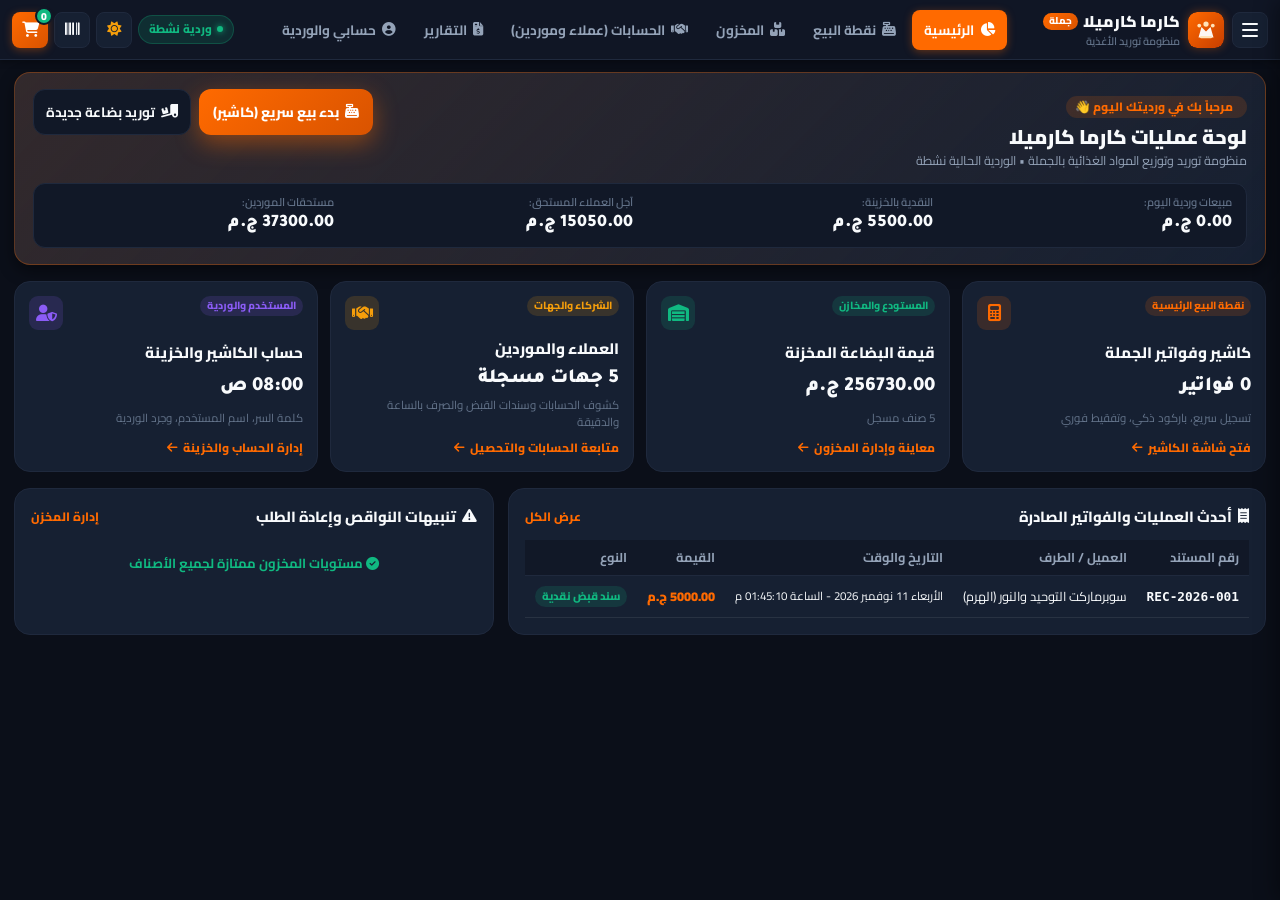
==== commit e88e622a: "refactor: update UI layout and brand description - Update meta description to better reflect market " ====
--- a/app/src/main/assets/index.html
+++ b/app/src/main/assets/index.html
@@ -4,7 +4,7 @@
     <meta charset="UTF-8">
     <meta name="viewport" content="width=device-width, initial-scale=1.0, maximum-scale=1.0, user-scalable=no">
     <title>كارما كارميلا | Karma Carmela POS & Wholesale ERP</title>
-    <meta name="description" content="منظومة نقاط البيع وتجارة الأغذية بالجملة ومخازن كارما كارميلا المتوافقة مع الفاتورة الإلكترونية والباركود الموحد">
+    <meta name="description" content="منظومة نقاط البيع وتجارة الأغذية بالجملة وإدارة الحسابات المتوافقة مع السوق المصري">
     <meta name="theme-color" content="#0B0F19">
     
     <!-- Google Fonts: Cairo & Tajawal -->
@@ -21,12 +21,12 @@
 <body>
     <div id="app" class="app-container">
 
-        <!-- ================= HYDRO BAR (HEADER) ================= -->
+        <!-- ================= HYDRO BAR (HEADER - ZERO CLIPPING) ================= -->
         <header class="hydro-bar">
             <div class="hydro-content">
                 <!-- Right: Hamburger Menu & Brand Logo -->
                 <div class="hydro-brand-group">
-                    <button class="btn-hamburger" id="hamburgerBtn" onclick="app.toggleSidebar()" title="القائمة الجانبية (الشروط الثلاثة)">
+                    <button class="btn-hamburger" id="hamburgerBtn" onclick="app.toggleSidebar()" title="القائمة الرئيسية (☰)">
                         <span class="hamburger-bar"></span>
                         <span class="hamburger-bar"></span>
                         <span class="hamburger-bar"></span>
@@ -36,7 +36,6 @@
                     <div class="brand-logo-wrap" onclick="app.switchScreen('home')" title="الرئيسية">
                         <svg class="brand-svg-icon" viewBox="0 0 48 48" fill="none" xmlns="http://www.w3.org/2000/svg">
                             <rect width="48" height="48" rx="12" fill="url(#logo_grad)" />
-                            <!-- Modern Food & Wholesale Crown Emblem -->
                             <path d="M14 34L18 20L24 26L30 20L34 34H14Z" fill="#FFFFFF" fill-opacity="0.95" />
                             <circle cx="24" cy="16" r="3.5" fill="#FFE2B8" />
                             <circle cx="15" cy="18" r="2.5" fill="#FFE2B8" />
@@ -70,38 +69,38 @@
                     <button class="d-nav-item" id="dnav-inventory" onclick="app.switchScreen('inventory')">
                         <i class="fa-solid fa-boxes-stacked"></i> المخزون
                     </button>
-                    <button class="d-nav-item" id="dnav-customers" onclick="app.switchScreen('customers')">
-                        <i class="fa-solid fa-users"></i> العملاء
-                    </button>
-                    <button class="d-nav-item" id="dnav-suppliers" onclick="app.switchScreen('suppliers')">
-                        <i class="fa-solid fa-truck-field"></i> الموردين
+                    <button class="d-nav-item" id="dnav-partners" onclick="app.switchScreen('partners')">
+                        <i class="fa-solid fa-handshake"></i> الحسابات (عملاء وموردين)
                     </button>
                     <button class="d-nav-item" id="dnav-reports" onclick="app.switchScreen('reports')">
                         <i class="fa-solid fa-file-invoice-dollar"></i> التقارير
                     </button>
+                    <button class="d-nav-item" id="dnav-account" onclick="app.switchScreen('account')">
+                        <i class="fa-solid fa-circle-user"></i> حسابي والوردية
+                    </button>
                 </nav>
 
-                <!-- Left: Header Controls (Shift, Theme Switch, Barcode, Cart) -->
+                <!-- Left: Header Controls (Guaranteed visible and unclipped) -->
                 <div class="hydro-controls">
                     <!-- Live Shift Indicator -->
                     <div class="shift-status-pill">
                         <span class="pulse-dot"></span>
-                        <span>وردية نشطة</span>
-                    </div>
-
-                    <!-- Theme Switcher (علامة تغير الموضوع) -->
+                        <span id="shiftStatusHeader">وردية نشطة</span>
+                    </div>
+
+                    <!-- Theme Switcher -->
                     <button class="btn-header-action" id="themeToggleBtn" onclick="app.toggleTheme()" title="تبديل الوضع (داكن / فاتح)">
                         <i class="fa-solid fa-moon icon-moon"></i>
                         <i class="fa-solid fa-sun icon-sun"></i>
                     </button>
 
                     <!-- Universal Barcode Scanner Trigger -->
-                    <button class="btn-header-action" onclick="app.openScannerModal()" title="مسح باركود ذكي">
+                    <button class="btn-header-action" onclick="app.openScannerModal()" title="قارئ الباركود">
                         <i class="fa-solid fa-barcode"></i>
                     </button>
 
-                    <!-- Cart Trigger Button with Live Counter Badge -->
-                    <button class="btn-header-cart" onclick="app.toggleCartDrawer()" title="سلة المبيعات">
+                    <!-- Cart Trigger Button (Invoice Basket) -->
+                    <button class="btn-header-cart" id="headerCartBtn" onclick="app.toggleCartDrawer()" title="سلة الفاتورة الحالية">
                         <i class="fa-solid fa-cart-shopping"></i>
                         <span class="cart-count-badge" id="cartCountBadge">0</span>
                     </button>
@@ -114,24 +113,23 @@
         <aside class="sidebar-drawer" id="sidebarDrawer">
             <div class="sidebar-header">
                 <div class="sidebar-brand">
-                    <svg class="brand-svg-icon" viewBox="0 0 48 48" fill="none" style="width: 32px; height: 32px;">
-                        <rect width="48" height="48" rx="10" fill="#FF6A00" />
+                    <svg class="brand-svg-icon" viewBox="0 0 48 48" fill="none" style="width: 30px; height: 30px;">
+                        <rect width="48" height="48" rx="8" fill="#FF6A00" />
                         <path d="M14 34L18 20L24 26L30 20L34 34H14Z" fill="#FFFFFF" />
-                        <circle cx="24" cy="16" r="3" fill="#FFE2B8" />
                     </svg>
                     <div>
                         <h3>كارما كارميلا</h3>
-                        <small>نظام تجارة الأغذية v3.0</small>
+                        <small>Karma Carmela Wholesale v3.2</small>
                     </div>
                 </div>
                 <button class="btn-close-sidebar" onclick="app.toggleSidebar()"><i class="fa-solid fa-xmark"></i></button>
             </div>
 
-            <div class="sidebar-user-card">
-                <div class="sidebar-user-avatar"><i class="fa-solid fa-user-check"></i></div>
+            <div class="sidebar-user-card" onclick="app.navTo('account')">
+                <div class="sidebar-user-avatar"><i class="fa-solid fa-user-shield"></i></div>
                 <div class="sidebar-user-info">
-                    <strong>الكاشير / مدير الفرع</strong>
-                    <span><i class="fa-solid fa-circle text-success" style="font-size: 8px;"></i> فرع الجملة الرئيسي</span>
+                    <strong id="sidebarUserName">أحمد الشناوي</strong>
+                    <span><i class="fa-solid fa-circle text-success" style="font-size: 7px;"></i> كاشير ومدير فرع (وردية نشطة)</span>
                 </div>
             </div>
 
@@ -139,40 +137,39 @@
                 <a class="sidebar-link active" onclick="app.navTo('home')"><i class="fa-solid fa-chart-pie"></i> لوحة التحكم الرئيسية</a>
                 <a class="sidebar-link" onclick="app.navTo('pos')"><i class="fa-solid fa-cash-register"></i> نقطة البيع السريع (الكاشير)</a>
                 <a class="sidebar-link" onclick="app.navTo('inventory')"><i class="fa-solid fa-boxes-stacked"></i> المخازن ووحدات التعبئة</a>
-                <a class="sidebar-link" onclick="app.navTo('customers')"><i class="fa-solid fa-users"></i> كشوف حسابات العملاء والآجل</a>
-                <a class="sidebar-link" onclick="app.navTo('suppliers')"><i class="fa-solid fa-truck-field"></i> الموردين وفواتير الشراء</a>
-                <a class="sidebar-link" onclick="app.navTo('reports')"><i class="fa-solid fa-file-invoice-dollar"></i> التقارير الضريبية والأرباح</a>
+                <a class="sidebar-link" onclick="app.navTo('partners')"><i class="fa-solid fa-handshake"></i> الحسابات (العملاء والموردين)</a>
+                <a class="sidebar-link" onclick="app.navTo('reports')"><i class="fa-solid fa-file-invoice-dollar"></i> التقارير والضرائب (14%)</a>
+                <a class="sidebar-link" onclick="app.navTo('account')"><i class="fa-solid fa-circle-user"></i> حساب المستخدم وجرد الخزينة</a>
 
                 <div class="sidebar-divider"></div>
 
                 <a class="sidebar-link" onclick="app.openScannerModal()"><i class="fa-solid fa-barcode"></i> قارئ الباركود والكاميرا</a>
                 <a class="sidebar-link" onclick="app.openBarcodeStudioModal()"><i class="fa-solid fa-tags"></i> طباعة ملصقات الباركود والأسعار</a>
                 <a class="sidebar-link" onclick="app.openAddProductModal()"><i class="fa-solid fa-plus-circle"></i> إضافة صنف جديد للمخزن</a>
-                <a class="sidebar-link" onclick="app.openNewPurchaseModal()"><i class="fa-solid fa-truck-ramp-box"></i> تسجيل فاتورة توريد واردة</a>
+                <a class="sidebar-link" onclick="app.openNewPurchaseModal()"><i class="fa-solid fa-truck-ramp-box"></i> تسجيل فاتورة توريد (مشتريات)</a>
 
                 <div class="sidebar-divider"></div>
 
-                <a class="sidebar-link text-warning" onclick="app.closeShiftConfirm()"><i class="fa-solid fa-lock"></i> إقفال الوردية وجرد الخزينة</a>
+                <a class="sidebar-link text-warning" onclick="app.lockScreen()"><i class="fa-solid fa-lock"></i> قفل الشاشة مؤقتاً (PIN)</a>
                 <a class="sidebar-link" onclick="app.exportAllData()"><i class="fa-solid fa-download"></i> تصدير نسخة احتياطية (Excel/JSON)</a>
             </nav>
         </aside>
 
-        <!-- ================= MAIN APP CONTAINER ================= -->
+        <!-- ================= MAIN APP SCREENS ================= -->
         <main class="app-main">
 
             <!-- ================= SCREEN 1: HOME DASHBOARD (الرئيسية) ================= -->
             <section id="screen-home" class="screen-view active">
-                <!-- Welcome Card (بطاقة ترحيب عصرية متناسقة) -->
+                <!-- Welcome Card (بطاقة ترحيب عصرية) -->
                 <div class="welcome-card" id="welcomeCard">
                     <div class="welcome-header-row">
                         <div>
                             <span class="welcome-greeting-badge" id="welcomeGreeting">
-                                <i class="fa-solid fa-hand-wave"></i> صباح الخير، مرحباً بك في ورديتك
+                                <i class="fa-solid fa-hand-wave"></i> مرحباً بك في ورديتك اليوم 👋
                             </span>
                             <h2 class="welcome-title">لوحة عمليات كارما كارميلا</h2>
                             <p class="welcome-sub">منظومة توريد وتوزيع المواد الغذائية بالجملة • الوردية الحالية نشطة</p>
                         </div>
-                        <!-- Quick Actions Grid (2 equal columns on mobile) -->
                         <div class="welcome-action-buttons">
                             <button class="btn-welcome-pos" onclick="app.switchScreen('pos')">
                                 <i class="fa-solid fa-cash-register"></i> بدء بيع سريع (كاشير)
@@ -183,7 +180,7 @@
                         </div>
                     </div>
 
-                    <!-- Welcome Metrics 4-Box Strip (2x2 on mobile, 4-col on desktop) -->
+                    <!-- 4-Box Metrics Strip -->
                     <div class="welcome-metrics-strip">
                         <div class="metric-chip">
                             <span class="metric-label">مبيعات وردية اليوم:</span>
@@ -204,7 +201,7 @@
                     </div>
                 </div>
 
-                <!-- Modern Bento Quick Cards Grid -->
+                <!-- Bento Quick Grid -->
                 <div class="bento-grid">
                     <!-- Bento 1: POS -->
                     <div class="bento-card cashier" onclick="app.switchScreen('pos')">
@@ -214,7 +211,7 @@
                         </div>
                         <h4>كاشير وفواتير الجملة</h4>
                         <div class="bento-metric-large" id="homeOrdersCount">0 فواتير</div>
-                        <p class="bento-desc">تسجيل سريع، باركود ذكي، خصم الشرائح، وتفقيط فوري</p>
+                        <p class="bento-desc">تسجيل سريع، باركود ذكي، وتفقيط فوري</p>
                         <span class="bento-link-arrow">فتح شاشة الكاشير <i class="fa-solid fa-arrow-left"></i></span>
                     </div>
 
@@ -227,107 +224,98 @@
                         <h4>قيمة البضاعة المخزنة</h4>
                         <div class="bento-metric-large text-success" id="homeStockValuation">0.00 ج.م</div>
                         <p class="bento-desc" id="homeStockCountText">0 صنف متوفر في المستودع</p>
-                        <span class="bento-link-arrow">إدارة وتعديل المخزون <i class="fa-solid fa-arrow-left"></i></span>
-                    </div>
-
-                    <!-- Bento 3: Customers -->
-                    <div class="bento-card cust" onclick="app.switchScreen('customers')">
+                        <span class="bento-link-arrow">معاينة وإدارة المخزون <i class="fa-solid fa-arrow-left"></i></span>
+                    </div>
+
+                    <!-- Bento 3: Customers & Suppliers Combined -->
+                    <div class="bento-card cust" onclick="app.switchScreen('partners')">
                         <div class="bento-top-row">
-                            <span class="bento-badge-pill">العملاء والآجل</span>
-                            <div class="bento-icon-box"><i class="fa-solid fa-users"></i></div>
-                        </div>
-                        <h4>كشوف حسابات العملاء</h4>
-                        <div class="bento-metric-large text-warning" id="homeCustomersDebt">0.00 ج.م</div>
-                        <p class="bento-desc" id="homeCustomersCount">0 عميل مسجل بالنظام</p>
+                            <span class="bento-badge-pill">الشركاء والجهات</span>
+                            <div class="bento-icon-box"><i class="fa-solid fa-handshake"></i></div>
+                        </div>
+                        <h4>العملاء والموردين</h4>
+                        <div class="bento-metric-large text-warning" id="homePartnersCount">0 حسابات</div>
+                        <p class="bento-desc">كشوف الحسابات وسندات القبض والصرف بالساعة والدقيقة</p>
                         <span class="bento-link-arrow">متابعة الحسابات والتحصيل <i class="fa-solid fa-arrow-left"></i></span>
                     </div>
 
-                    <!-- Bento 4: Suppliers -->
-                    <div class="bento-card sup" onclick="app.switchScreen('suppliers')">
+                    <!-- Bento 4: Shift & Cashier Account -->
+                    <div class="bento-card sup" onclick="app.switchScreen('account')">
                         <div class="bento-top-row">
-                            <span class="bento-badge-pill">الموردين والتوريد</span>
-                            <div class="bento-icon-box"><i class="fa-solid fa-truck-ramp-box"></i></div>
-                        </div>
-                        <h4>فواتير ومستحقات الموردين</h4>
-                        <div class="bento-metric-large text-danger" id="homeSuppliersDebt">0.00 ج.م</div>
-                        <p class="bento-desc" id="homeSuppliersCount">0 مورد وشركة توزيع</p>
-                        <span class="bento-link-arrow">فواتير التوريد والسداد <i class="fa-solid fa-arrow-left"></i></span>
-                    </div>
-                </div>
-
-                <!-- Recent Activities & Low Stock Split Row -->
+                            <span class="bento-badge-pill">المستخدم والوردية</span>
+                            <div class="bento-icon-box"><i class="fa-solid fa-user-shield"></i></div>
+                        </div>
+                        <h4>حساب الكاشير والخزينة</h4>
+                        <div class="bento-metric-large text-primary" id="homeShiftTime">08:00 ص</div>
+                        <p class="bento-desc">كلمة السر، اسم المستخدم، وجرد الوردية</p>
+                        <span class="bento-link-arrow">إدارة الحساب والخزينة <i class="fa-solid fa-arrow-left"></i></span>
+                    </div>
+                </div>
+
+                <!-- Recent Activities & Low Stock Row -->
                 <div class="home-split-row">
                     <div class="dashboard-panel">
                         <div class="panel-header">
-                            <h4><i class="fa-solid fa-receipt text-warning"></i> أحدث فواتير المبيعات</h4>
-                            <button class="btn-panel-action" onclick="app.switchScreen('reports')">عرض تقرير المبيعات</button>
+                            <h4><i class="fa-solid fa-receipt text-warning"></i> أحدث العمليات والفواتير الصادرة</h4>
+                            <button class="btn-panel-action" onclick="app.switchScreen('reports')">عرض الكل</button>
                         </div>
                         <div class="table-responsive">
                             <table class="custom-table" id="homeRecentOrdersTable">
                                 <thead>
                                     <tr>
-                                        <th>رقم الفاتورة</th>
-                                        <th>العميل</th>
-                                        <th>التاريخ</th>
-                                        <th>الإجمالي</th>
-                                        <th>السداد</th>
+                                        <th>رقم المستند</th>
+                                        <th>العميل / الطرف</th>
+                                        <th>التاريخ والوقت</th>
+                                        <th>القيمة</th>
+                                        <th>النوع</th>
                                     </tr>
                                 </thead>
-                                <tbody><!-- Injected by JS --></tbody>
+                                <tbody></tbody>
                             </table>
                         </div>
                     </div>
 
                     <div class="dashboard-panel">
                         <div class="panel-header">
-                            <h4><i class="fa-solid fa-triangle-exclamation text-danger"></i> نواقص المخزون وإعادة الطلب</h4>
+                            <h4><i class="fa-solid fa-triangle-exclamation text-danger"></i> تنبيهات النواقص وإعادة الطلب</h4>
                             <button class="btn-panel-action" onclick="app.switchScreen('inventory')">إدارة المخزن</button>
                         </div>
-                        <div class="low-stock-list" id="homeLowStockList">
-                            <!-- Injected by JS -->
-                        </div>
+                        <div class="low-stock-list" id="homeLowStockList"></div>
                     </div>
                 </div>
             </section>
 
-            <!-- ================= SCREEN 2: POS CASHIER (الكاشير السريع) ================= -->
+            <!-- ================= SCREEN 2: POS CASHIER (نقطة البيع) ================= -->
             <section id="screen-pos" class="screen-view">
                 <div class="pos-layout-wrapper">
                     
-                    <!-- Right Column: Catalog, Search & Categories -->
+                    <!-- Products Column -->
                     <div class="pos-catalog-column">
-                        <!-- Toolbar -->
                         <div class="pos-toolbar-box">
                             <div class="pos-search-group">
                                 <i class="fa-solid fa-magnifying-glass"></i>
-                                <input type="text" id="posSearchInput" placeholder="بحث بالاسم، كود SKU، أو امسح الباركود مباشرة..." oninput="app.filterProducts()">
+                                <input type="text" id="posSearchInput" placeholder="بحث بالاسم، كود SKU، أو امسح الباركود..." oninput="app.filterProducts()">
                                 <button type="button" class="btn-clear-search" onclick="app.clearPosSearch()"><i class="fa-solid fa-xmark"></i></button>
                             </div>
                             
-                            <!-- Customer Selection Pill -->
                             <button class="btn-pos-action-pill" onclick="app.openCustomerModal()" title="تحديد العميل">
                                 <i class="fa-solid fa-user-tag text-warning"></i>
                                 <span id="posCurrentCustomerName">عميل نقدي</span>
                             </button>
 
-                            <!-- Scanner Trigger -->
                             <button class="btn-pos-scanner-btn" onclick="app.openScannerModal()">
                                 <i class="fa-solid fa-barcode"></i> مسح باركود
                             </button>
                         </div>
 
                         <!-- Categories Bar -->
-                        <div class="pos-categories-bar" id="categoriesBar">
-                            <!-- Injected by JS -->
-                        </div>
+                        <div class="pos-categories-bar" id="categoriesBar"></div>
 
                         <!-- Products Grid -->
-                        <div class="pos-products-grid" id="productsGrid">
-                            <!-- Injected by JS -->
-                        </div>
-                    </div>
-
-                    <!-- Left Column: Live Cart Register (Desktop Side-by-Side & Mobile Drawer) -->
+                        <div class="pos-products-grid" id="productsGrid"></div>
+                    </div>
+
+                    <!-- Live Cart Register (Desktop Side-by-Side & Mobile Drawer) -->
                     <div class="pos-cart-panel" id="cartPanel">
                         <div class="cart-panel-header">
                             <h3><i class="fa-solid fa-cart-shopping text-warning"></i> سلة الفاتورة الحالية</h3>
@@ -335,19 +323,15 @@
                         </div>
 
                         <div class="cart-customer-strip">
-                            <span>العميل المفوتر: <strong id="cartCustomerLabel">عميل نقدي</strong></span>
+                            <span>العميل: <strong id="cartCustomerLabel">عميل نقدي</strong></span>
                             <button class="btn-change-cust" onclick="app.openCustomerModal()">تغيير</button>
                         </div>
 
-                        <!-- Scrollable Cart Items -->
-                        <div class="cart-items-scroll" id="cartItemsList">
-                            <!-- Injected by JS -->
-                        </div>
-
-                        <!-- Checkout Summary Footer -->
+                        <div class="cart-items-scroll" id="cartItemsList"></div>
+
                         <div class="cart-checkout-footer">
                             <div class="cart-summary-line">
-                                <span>المجموع الفرعي:</span>
+                                <span>المجموع قبل الضريبة:</span>
                                 <span id="cartSubtotal">0.00 ج.م</span>
                             </div>
                             <div class="cart-summary-line">
@@ -355,11 +339,10 @@
                                 <span id="cartVat">0.00 ج.م</span>
                             </div>
                             <div class="cart-summary-line grand-total">
-                                <span>الإجمالي النهائي:</span>
+                                <span>الإجمالي المستحق:</span>
                                 <span id="cartGrandTotal">0.00 ج.م</span>
                             </div>
 
-                            <!-- Payment Tabs -->
                             <div class="payment-type-tabs">
                                 <button class="btn-pay-tab active" data-type="cash" onclick="app.setPaymentType('cash')">
                                     <i class="fa-solid fa-money-bill-wave"></i> نقدًا
@@ -379,19 +362,33 @@
                     </div>
 
                 </div>
+
+                <!-- CRITICAL: Mobile Floating Cart Bar (Guarantees invoice access on phone) -->
+                <div class="mobile-floating-cart-bar" id="mobileFloatingCartBar">
+                    <div class="mobile-cart-info">
+                        <div class="mobile-cart-badge" id="mobileCartCount">0</div>
+                        <div>
+                            <span style="font-size: 0.72rem; color: #CBD5E1;">إجمالي الفاتورة:</span>
+                            <div class="mobile-cart-total" id="mobileCartTotal">0.00 ج.م</div>
+                        </div>
+                    </div>
+                    <button class="btn-mobile-open-cart" onclick="app.toggleCartDrawer()">
+                        <i class="fa-solid fa-receipt"></i> عرض الفاتورة وإتمام البيع
+                    </button>
+                </div>
             </section>
 
-            <!-- ================= SCREEN 3: INVENTORY (المخزون ووحدات التعبئة) ================= -->
+            <!-- ================= SCREEN 3: INVENTORY (المخزون) ================= -->
             <section id="screen-inventory" class="screen-view">
-                <div class="dashboard-panel" style="margin-bottom: 16px;">
+                <div class="dashboard-panel">
                     <div class="panel-header">
                         <div>
                             <h4><i class="fa-solid fa-boxes-stacked text-warning"></i> إدارة المخزون والمستودعات</h4>
-                            <p style="font-size: 0.78rem; color: var(--text-muted);">متابعة كميات الأصناف، وحدات التحويل (كرتونة/علبة/قطعة)، وطباعة ملصقات الباركود</p>
-                        </div>
-                        <div style="display: flex; gap: 8px;">
+                            <p style="font-size: 0.76rem; color: var(--text-muted);">متابعة الأرصدة، وحدات التعبئة والتسعير، وطباعة ملصقات الباركود</p>
+                        </div>
+                        <div style="display: flex; gap: 6px;">
                             <button class="btn-secondary" onclick="app.openBarcodeStudioModal()"><i class="fa-solid fa-barcode"></i> ملصقات الباركود</button>
-                            <button class="btn-primary" onclick="app.openAddProductModal()"><i class="fa-solid fa-plus"></i> إضافة صنف جديد</button>
+                            <button class="btn-primary" onclick="app.openAddProductModal()"><i class="fa-solid fa-plus"></i> إضافة صنف</button>
                         </div>
                     </div>
 
@@ -399,7 +396,7 @@
                         <table class="custom-table" id="inventoryTable">
                             <thead>
                                 <tr>
-                                    <th>كود الصنف / SKU</th>
+                                    <th>كود SKU</th>
                                     <th>اسم الصنف التجاري</th>
                                     <th>القسم</th>
                                     <th>الوحدة الأساسية</th>
@@ -410,57 +407,60 @@
                                     <th>إجراءات</th>
                                 </tr>
                             </thead>
-                            <tbody><!-- Injected by JS --></tbody>
+                            <tbody></tbody>
                         </table>
                     </div>
                 </div>
             </section>
 
-            <!-- ================= SCREEN 4: CUSTOMERS (العملاء وكشوف الحسابات) ================= -->
-            <section id="screen-customers" class="screen-view">
+            <!-- ================= SCREEN 4: PARTNERS (العملاء والموردين في خانة واحدة) ================= -->
+            <section id="screen-partners" class="screen-view">
                 <div class="dashboard-panel">
-                    <div class="panel-header">
-                        <div>
-                            <h4><i class="fa-solid fa-users text-warning"></i> حسابات العملاء والديون الآجلة</h4>
-                            <p style="font-size: 0.78rem; color: var(--text-muted);">كشف حساب تحليلي، فواتير المبيعات، سندات القبض، وتعديل البيانات التجارية</p>
-                        </div>
-                        <button class="btn-primary" onclick="app.openAddCustomerModal()"><i class="fa-solid fa-user-plus"></i> إضافة عميل جديد</button>
-                    </div>
-
-                    <div class="pos-products-grid" id="customersCardsGrid" style="grid-template-columns: repeat(auto-fill, minmax(280px, 1fr));">
-                        <!-- Injected by JS -->
+                    <!-- Dual Toggle Bar (عملاء وموردين في خانة واحدة) -->
+                    <div class="partners-toggle-bar">
+                        <button class="btn-partner-toggle active" id="btnTabCustomers" onclick="app.switchPartnersTab('customers')">
+                            <i class="fa-solid fa-users"></i> حسابات العملاء والديون الآجلة
+                        </button>
+                        <button class="btn-partner-toggle" id="btnTabSuppliers" onclick="app.switchPartnersTab('suppliers')">
+                            <i class="fa-solid fa-truck-field"></i> حسابات الموردين وفواتير التوريد
+                        </button>
+                    </div>
+
+                    <!-- Pane 1: Customers -->
+                    <div class="partners-pane active" id="pane-partners-customers">
+                        <div class="panel-header">
+                            <div>
+                                <h4><i class="fa-solid fa-users text-warning"></i> سجل العملاء والمطاعم والسوبرماركت</h4>
+                                <p style="font-size: 0.74rem; color: var(--text-muted);">كشف حساب تحليلي بالساعة والتاريخ، سندات القبض، وفواتير المبيعات</p>
+                            </div>
+                            <button class="btn-primary" onclick="app.openAddCustomerModal()"><i class="fa-solid fa-user-plus"></i> إضافة عميل جديد</button>
+                        </div>
+                        <div class="pos-products-grid" id="customersCardsGrid" style="grid-template-columns: repeat(auto-fill, minmax(260px, 1fr));"></div>
+                    </div>
+
+                    <!-- Pane 2: Suppliers -->
+                    <div class="partners-pane" id="pane-partners-suppliers">
+                        <div class="panel-header">
+                            <div>
+                                <h4><i class="fa-solid fa-truck-field text-warning"></i> سجل شركات التوريد والموردين</h4>
+                                <p style="font-size: 0.74rem; color: var(--text-muted);">كشف حساب التوريد، فواتير الشراء، وسندات الصرف المسددة بالساعة</p>
+                            </div>
+                            <div style="display: flex; gap: 6px;">
+                                <button class="btn-secondary" onclick="app.openNewPurchaseModal()"><i class="fa-solid fa-truck-ramp-box"></i> تسجيل توريد</button>
+                                <button class="btn-primary" onclick="app.openAddSupplierModal()"><i class="fa-solid fa-handshake"></i> إضافة مورد</button>
+                            </div>
+                        </div>
+                        <div class="pos-products-grid" id="suppliersCardsGrid" style="grid-template-columns: repeat(auto-fill, minmax(260px, 1fr));"></div>
                     </div>
                 </div>
             </section>
 
-            <!-- ================= SCREEN 5: SUPPLIERS (الموردين وفواتير التوريد) ================= -->
-            <section id="screen-suppliers" class="screen-view">
-                <div class="dashboard-panel">
-                    <div class="panel-header">
-                        <div>
-                            <h4><i class="fa-solid fa-truck-field text-warning"></i> حسابات الموردين وفواتير المشتريات</h4>
-                            <p style="font-size: 0.78rem; color: var(--text-muted);">تسجيل فواتير التوريد الواردة، سندات الصرف، ومتابعة الأرصدة الدائنة</p>
-                        </div>
-                        <div style="display: flex; gap: 8px;">
-                            <button class="btn-secondary" onclick="app.openNewPurchaseModal()"><i class="fa-solid fa-truck-ramp-box"></i> تسجيل فاتورة توريد</button>
-                            <button class="btn-primary" onclick="app.openAddSupplierModal()"><i class="fa-solid fa-handshake"></i> إضافة مورد جديد</button>
-                        </div>
-                    </div>
-
-                    <div class="pos-products-grid" id="suppliersCardsGrid" style="grid-template-columns: repeat(auto-fill, minmax(280px, 1fr));">
-                        <!-- Injected by JS -->
-                    </div>
-                </div>
-            </section>
-
-            <!-- ================= SCREEN 6: REPORTS & STATS (التقارير) ================= -->
+            <!-- ================= SCREEN 5: REPORTS & TAXES (التقارير) ================= -->
             <section id="screen-reports" class="screen-view">
                 <div class="dashboard-panel">
                     <div class="panel-header">
-                        <h4><i class="fa-solid fa-file-invoice-dollar text-warning"></i> السجل العام للفواتير وحسابات الضرائب</h4>
-                        <div style="display: flex; gap: 8px;">
-                            <button class="btn-secondary" onclick="app.exportOrdersCSV()"><i class="fa-solid fa-file-excel"></i> تصدير Excel</button>
-                        </div>
+                        <h4><i class="fa-solid fa-file-invoice-dollar text-warning"></i> السجل العام للفواتير والضرائب (14%)</h4>
+                        <button class="btn-secondary" onclick="app.exportOrdersCSV()"><i class="fa-solid fa-file-excel"></i> تصدير Excel</button>
                     </div>
 
                     <div class="table-responsive">
@@ -470,33 +470,115 @@
                                     <th>رقم الفاتورة</th>
                                     <th>العميل</th>
                                     <th>التاريخ والوقت</th>
-                                    <th>المجموع قبل الضريبة</th>
+                                    <th>المجموع</th>
                                     <th>ضريبة 14%</th>
                                     <th>الإجمالي النهائي</th>
-                                    <th>طريقة الدفع</th>
-                                    <th>معاينة وطباعة</th>
+                                    <th>الدفع</th>
+                                    <th>طباعة</th>
                                 </tr>
                             </thead>
-                            <tbody><!-- Injected by JS --></tbody>
+                            <tbody></tbody>
                         </table>
                     </div>
                 </div>
             </section>
 
+            <!-- ================= SCREEN 6: USER ACCOUNT & SHIFT (حساب المستخدم والوردية) ================= -->
+            <section id="screen-account" class="screen-view">
+                <!-- User Profile Card -->
+                <div class="account-profile-card">
+                    <div class="account-avatar-large">
+                        <i class="fa-solid fa-user-shield"></i>
+                    </div>
+                    <div class="account-info-box">
+                        <h3 id="accountProfileName">أحمد الشناوي</h3>
+                        <p>اسم المستخدم: <strong id="accountProfileUsername">admin</strong> • فرع الجملة الرئيسي</p>
+                        <span class="account-role-tag"><i class="fa-solid fa-shield-halved"></i> مدير الفرع وأمين الصندوق (صلاحية كاملة)</span>
+                    </div>
+                </div>
+
+                <!-- Shift & Cash Drawer Details Card -->
+                <div class="shift-details-card">
+                    <div class="panel-header">
+                        <h4><i class="fa-solid fa-cash-register text-warning"></i> بيانات ومطابقة الوردية الحالية</h4>
+                        <button class="btn-secondary" onclick="app.lockScreen()"><i class="fa-solid fa-lock"></i> قفل الشاشة</button>
+                    </div>
+
+                    <div class="shift-grid-row">
+                        <div class="shift-data-tile">
+                            <span>وقت فتح الوردية:</span>
+                            <strong id="shiftStartTimeDisplay">اليوم 08:00 ص</strong>
+                        </div>
+                        <div class="shift-data-tile">
+                            <span>النقدية الافتتاحية (عهدة البداية):</span>
+                            <strong id="shiftFloatDisplay">500.00 ج.م</strong>
+                        </div>
+                        <div class="shift-data-tile">
+                            <span>إجمالي المبيعات المحصلة نقدًا:</span>
+                            <strong class="text-success" id="shiftCashSalesDisplay">0.00 ج.م</strong>
+                        </div>
+                        <div class="shift-data-tile">
+                            <span>سندات القبض النقدية المحصلة:</span>
+                            <strong class="text-success" id="shiftReceiptsDisplay">0.00 ج.م</strong>
+                        </div>
+                        <div class="shift-data-tile">
+                            <span>سندات الصرف والمسدد للموردين:</span>
+                            <strong class="text-danger" id="shiftDisbursementsDisplay">0.00 ج.م</strong>
+                        </div>
+                        <div class="shift-data-tile">
+                            <span>النقدية الفعلية المفترضة بالدرج:</span>
+                            <strong style="color: var(--primary-orange); font-size: 1.2rem;" id="shiftNetDrawerDisplay">500.00 ج.م</strong>
+                        </div>
+                    </div>
+
+                    <div style="margin-top: 14px; display: flex; gap: 8px;">
+                        <button class="btn-primary" onclick="app.closeShiftConfirm()"><i class="fa-solid fa-clock-rotate-left"></i> تقفيل الوردية وجرد الخزينة</button>
+                    </div>
+                </div>
+
+                <!-- Security & Password Change Card -->
+                <div class="dashboard-panel">
+                    <div class="panel-header">
+                        <h4><i class="fa-solid fa-key text-warning"></i> بيانات الحساب وكلمة السر</h4>
+                    </div>
+
+                    <form onsubmit="app.handleUpdateCredentials(event)" style="max-width: 500px;">
+                        <div class="form-group">
+                            <label>اسم المستخدم (Username):</label>
+                            <input type="text" id="accInputUsername" required value="admin">
+                        </div>
+                        <div class="form-row">
+                            <div class="form-group">
+                                <label>كلمة السر / رمز الـ PIN:</label>
+                                <input type="password" id="accInputPassword" required value="1234">
+                            </div>
+                            <div class="form-group">
+                                <label>الاسم الظاهر في الفواتير:</label>
+                                <input type="text" id="accInputDisplayName" required value="أحمد الشناوي">
+                            </div>
+                        </div>
+                        <button type="submit" class="btn-primary"><i class="fa-solid fa-floppy-disk"></i> حفظ وتحديث كلمة السر</button>
+                    </form>
+                </div>
+            </section>
+
         </main>
 
-        <!-- ================= MOBILE BOTTOM NAVIGATION BAR ================= -->
+        <!-- ================= 5-ITEM MOBILE BOTTOM NAVIGATION BAR ================= -->
         <nav class="bottom-nav-bar">
+            <!-- 1: Home -->
             <button class="b-nav-item active" id="bnav-home" onclick="app.switchScreen('home')">
                 <i class="fa-solid fa-house"></i>
                 <span>الرئيسية</span>
             </button>
+
+            <!-- 2: Inventory -->
             <button class="b-nav-item" id="bnav-inventory" onclick="app.switchScreen('inventory')">
                 <i class="fa-solid fa-boxes-stacked"></i>
                 <span>المخزون</span>
             </button>
 
-            <!-- Centered Elevated Cashier FAB -->
+            <!-- 3: Cashier Elevated Center FAB -->
             <div class="b-nav-center-wrap">
                 <button class="b-nav-cashier-fab" onclick="app.switchScreen('pos')" title="الكاشير السريع">
                     <div class="cashier-fab-inner">
@@ -506,17 +588,20 @@
                 </button>
             </div>
 
-            <button class="b-nav-item" id="bnav-customers" onclick="app.switchScreen('customers')">
-                <i class="fa-solid fa-users"></i>
-                <span>العملاء</span>
+            <!-- 4: Accounts (Customers & Suppliers in ONE TAB as requested) -->
+            <button class="b-nav-item" id="bnav-partners" onclick="app.switchScreen('partners')">
+                <i class="fa-solid fa-handshake"></i>
+                <span>الحسابات</span>
             </button>
-            <button class="b-nav-item" id="bnav-suppliers" onclick="app.switchScreen('suppliers')">
-                <i class="fa-solid fa-truck-field"></i>
-                <span>الموردين</span>
+
+            <!-- 5: User Account & Shift -->
+            <button class="b-nav-item" id="bnav-account" onclick="app.switchScreen('account')">
+                <i class="fa-solid fa-circle-user"></i>
+                <span>حسابي</span>
             </button>
         </nav>
 
-        <!-- ================= MODAL 1: UNIVERSAL REAL BARCODE SCANNER ================= -->
+        <!-- ================= MODAL: REAL VIDEO CAMERA BARCODE SCANNER ================= -->
         <div class="modal-overlay" id="scannerModal">
             <div class="modal-box modal-scanner">
                 <div class="modal-header">
@@ -524,7 +609,6 @@
                     <button class="btn-modal-close" onclick="app.closeScannerModal()"><i class="fa-solid fa-xmark"></i></button>
                 </div>
                 <div class="modal-body">
-                    <!-- Real Camera Video Box with Laser Animation -->
                     <div class="scanner-video-box">
                         <video id="scannerVideo" autoplay playsinline muted></video>
                         <div class="scanner-viewfinder-overlay">
@@ -536,7 +620,6 @@
                         </div>
                     </div>
 
-                    <!-- Camera Action Controls -->
                     <div class="scanner-controls-strip">
                         <button class="btn-cam-control active" id="btnToggleCamera" onclick="app.toggleCameraStream()">
                             <i class="fa-solid fa-video"></i> تشغيل الكاميرا
@@ -549,7 +632,6 @@
                         </button>
                     </div>
 
-                    <!-- CRITICAL FIX: Manual Input Group never overlaps or overflows -->
                     <div class="manual-input-box">
                         <input type="text" id="manualScannerInput" placeholder="أدخل كود الصنف أو امسح بالقارئ اللاسلكي..." onkeydown="if(event.key==='Enter') app.processManualBarcode()">
                         <button type="button" class="btn-manual-submit-action" onclick="app.processManualBarcode()">
@@ -557,20 +639,17 @@
                         </button>
                     </div>
 
-                    <!-- Quick Barcode Test Buttons -->
                     <div class="quick-barcodes-box">
                         <span>أكواد تجريبية فورية للسلع الغذائية:</span>
-                        <div class="quick-barcodes-cloud" id="quickBarcodesCloud">
-                            <!-- Injected by JS -->
-                        </div>
+                        <div class="quick-barcodes-cloud" id="quickBarcodesCloud"></div>
                     </div>
                 </div>
             </div>
         </div>
 
-        <!-- ================= MODAL 2: BARCODE LABEL STUDIO (PRINTABLE STICKERS) ================= -->
+        <!-- ================= MODAL: BARCODE LABEL STUDIO ================= -->
         <div class="modal-overlay" id="barcodeStudioModal">
-            <div class="modal-box" style="max-width: 680px;">
+            <div class="modal-box" style="max-width: 660px;">
                 <div class="modal-header">
                     <h3><i class="fa-solid fa-tags text-warning"></i> استوديو طباعة ملصقات الباركود والأسعار</h3>
                     <button class="btn-modal-close" onclick="app.closeBarcodeStudioModal()"><i class="fa-solid fa-xmark"></i></button>
@@ -586,25 +665,22 @@
                             <select id="barcodeLabelCountSelect" onchange="app.renderBarcodeStickerPreview()">
                                 <option value="1">ملصق واحد (1)</option>
                                 <option value="4">4 ملصقات</option>
-                                <option value="8">8 ملصقات (شيت صغير)</option>
+                                <option value="8">8 ملصقات</option>
                                 <option value="16">16 ملصق (صفحة A4 كاملة)</option>
                             </select>
                         </div>
                     </div>
 
-                    <!-- Sticker Preview Grid -->
-                    <div id="barcodeStickersPreviewArea" class="barcode-stickers-grid" style="margin-top: 14px;">
-                        <!-- Injected by JS -->
-                    </div>
+                    <div id="barcodeStickersPreviewArea" class="barcode-stickers-grid" style="margin-top: 12px;"></div>
                 </div>
                 <div class="modal-footer">
                     <button class="btn-secondary" onclick="app.closeBarcodeStudioModal()">إغلاق</button>
-                    <button class="btn-primary" onclick="app.printBarcodeStickers()"><i class="fa-solid fa-print"></i> طباعة الملصقات الآن</button>
+                    <button class="btn-primary" onclick="app.printBarcodeStickers()"><i class="fa-solid fa-print"></i> طباعة الملصقات</button>
                 </div>
             </div>
         </div>
 
-        <!-- ================= MODAL 3: INVOICE / RECEIPT VIEWER & PRINT ENGINE ================= -->
+        <!-- ================= MODAL: INVOICE / RECEIPT VIEWER ================= -->
         <div class="modal-overlay" id="invoiceModal">
             <div class="modal-box modal-invoice" style="max-width: 760px;">
                 <div class="modal-header no-print">
@@ -616,9 +692,8 @@
                 </div>
 
                 <div class="modal-body" style="background: var(--bg-main);">
-                    <!-- Format Switcher Toolbar -->
                     <div class="print-options-toolbar no-print">
-                        <span style="font-size: 0.8rem; font-weight: 700;">شكل وتنسيق الطباعة:</span>
+                        <span style="font-size: 0.78rem; font-weight: 700;">صيغة الطباعة:</span>
                         <div class="print-format-switcher">
                             <button class="btn-format-switch active" id="btnFormatThermal" onclick="app.setPrintFormat('thermal')">
                                 <i class="fa-solid fa-receipt"></i> بون كاشير حراري (80mm)
@@ -629,37 +704,35 @@
                         </div>
                     </div>
 
-                    <!-- Root Container for Printable Content -->
-                    <div id="printableSheetRoot" class="printable-document-container format-thermal">
-                        <!-- Injected dynamically by JS based on format (thermal or A4) -->
-                    </div>
+                    <div id="printableSheetRoot" class="printable-document-container format-thermal"></div>
                 </div>
             </div>
         </div>
 
-        <!-- ================= MODAL 4: CUSTOMER ACCOUNT LEDGER MODAL ================= -->
+        <!-- ================= MODAL: CUSTOMER ACCOUNT LEDGER (COMPREHENSIVE WITH EXACT TIMESTAMPS) ================= -->
         <div class="modal-overlay" id="customerLedgerModal">
             <div class="modal-box modal-ledger-box">
                 <div class="modal-header">
-                    <h3 id="custModalTitle"><i class="fa-solid fa-user-tie text-warning"></i> كشف حساب العميل</h3>
+                    <h3 id="custModalTitle"><i class="fa-solid fa-user-tie text-warning"></i> كشف حساب العميل الشامل</h3>
                     <button class="btn-modal-close" onclick="app.closeCustomerLedgerModal()"><i class="fa-solid fa-xmark"></i></button>
                 </div>
                 <div class="modal-body">
                     <!-- Tabs -->
                     <div class="account-modal-tabs">
-                        <button class="btn-acc-tab active" onclick="app.switchAccTab('cust-statement')">كشف الحساب المالي</button>
+                        <button class="btn-acc-tab active" onclick="app.switchAccTab('cust-statement')">كشف الحساب بالساعة والتاريخ</button>
+                        <button class="btn-acc-tab" onclick="app.switchAccTab('cust-receipts')">سندات القبض المسددة</button>
                         <button class="btn-acc-tab" onclick="app.switchAccTab('cust-invoices')">فواتير المبيعات</button>
-                        <button class="btn-acc-tab" onclick="app.switchAccTab('cust-payment')">تسجيل سند قبض نقدية</button>
+                        <button class="btn-acc-tab" onclick="app.switchAccTab('cust-payment')">تسجيل سند قبض جديد</button>
                         <button class="btn-acc-tab" onclick="app.switchAccTab('cust-edit')">تعديل بيانات العميل</button>
                     </div>
 
-                    <!-- Tab 1: Statement -->
+                    <!-- Tab 1: Detailed Statement with Exact Time -->
                     <div class="acc-tab-pane active" id="pane-cust-statement">
                         <div class="table-responsive">
                             <table class="custom-table" id="custStatementTable">
                                 <thead>
                                     <tr>
-                                        <th>التاريخ</th>
+                                        <th>التاريخ والوقت بالتفصيل</th>
                                         <th>نوع الحركة</th>
                                         <th>البيان والتفاصيل</th>
                                         <th>مدين (+)</th>
@@ -672,17 +745,36 @@
                         </div>
                     </div>
 
-                    <!-- Tab 2: Invoices -->
+                    <!-- Tab 2: Customer Receipts Log with Time -->
+                    <div class="acc-tab-pane" id="pane-cust-receipts">
+                        <div class="table-responsive">
+                            <table class="custom-table" id="custReceiptsLogTable">
+                                <thead>
+                                    <tr>
+                                        <th>رقم السند</th>
+                                        <th>التاريخ والوقت بالضبط</th>
+                                        <th>المبلغ المسدد</th>
+                                        <th>طريقة السداد</th>
+                                        <th>الكاشير المستلم</th>
+                                        <th>طباعة السند</th>
+                                    </tr>
+                                </thead>
+                                <tbody></tbody>
+                            </table>
+                        </div>
+                    </div>
+
+                    <!-- Tab 3: Invoices -->
                     <div class="acc-tab-pane" id="pane-cust-invoices">
                         <div class="table-responsive">
                             <table class="custom-table" id="custInvoicesTable">
                                 <thead>
                                     <tr>
                                         <th>رقم الفاتورة</th>
-                                        <th>التاريخ</th>
+                                        <th>التاريخ والوقت</th>
                                         <th>الإجمالي</th>
                                         <th>طريقة السداد</th>
-                                        <th>إجراء</th>
+                                        <th>معاينة</th>
                                     </tr>
                                 </thead>
                                 <tbody></tbody>
@@ -690,32 +782,34 @@
                         </div>
                     </div>
 
-                    <!-- Tab 3: Payment Receipt -->
+                    <!-- Tab 4: New Payment Form -->
                     <div class="acc-tab-pane" id="pane-cust-payment">
                         <form onsubmit="app.handleCustomerPaymentSubmit(event)">
                             <div class="form-row">
                                 <div class="form-group">
-                                    <label>المبلغ المسدد (ج.م):</label>
+                                    <label>المبلغ المسدد نقدًا (ج.م):</label>
                                     <input type="number" step="0.01" id="custPayAmount" required placeholder="0.00">
                                 </div>
                                 <div class="form-group">
-                                    <label>طريقة الدفع:</label>
+                                    <label>طريقة السداد:</label>
                                     <select id="custPayMethod">
-                                        <option value="كاش / خزينة">نقدًا (خزينة الفرع)</option>
-                                        <option value="تحويل بنكي / فودافون كاش">تحويل بنكي / محفظة إلكترونية</option>
-                                        <option value="شيك بنكي">شيك بنكي مقبول الدفع</option>
+                                        <option value="نقدًا بالخزينة">نقدًا بخزينة الفرع</option>
+                                        <option value="تحويل بنكي / فودافون كاش">تحويل بنكي / فودافون كاش</option>
+                                        <option value="شيك بنكي مقبول الدفع">شيك بنكي مقبول الدفع</option>
                                     </select>
                                 </div>
                             </div>
                             <div class="form-group">
-                                <label>ملاحظات وسند الإيداع:</label>
-                                <input type="text" id="custPayNotes" placeholder="رقم الإشعار أو الملاحظة...">
-                            </div>
-                            <button type="submit" class="btn-primary" style="width: 100%;"><i class="fa-solid fa-receipt"></i> إصدار سند القبض وترحيل الحساب</button>
+                                <label>ملاحظات السند / رقم الإشعار:</label>
+                                <input type="text" id="custPayNotes" placeholder="سداد دفعة تحت الحساب...">
+                            </div>
+                            <button type="submit" class="btn-primary" style="width: 100%;">
+                                <i class="fa-solid fa-receipt"></i> إصدار سند القبض مع تسجيل الوقت الفعلي
+                            </button>
                         </form>
                     </div>
 
-                    <!-- Tab 4: Edit Details -->
+                    <!-- Tab 5: Edit Details -->
                     <div class="acc-tab-pane" id="pane-cust-edit">
                         <form onsubmit="app.handleCustomerUpdateSubmit(event)">
                             <div class="form-row">
@@ -730,7 +824,7 @@
                             </div>
                             <div class="form-row">
                                 <div class="form-group">
-                                    <label>العنوان / المنطقة:</label>
+                                    <label>العنوان بالتفصيل:</label>
                                     <input type="text" id="custEditAddress">
                                 </div>
                                 <div class="form-group">
@@ -755,33 +849,32 @@
             </div>
         </div>
 
-        <!-- ================= MODAL 5: SUPPLIER ACCOUNT LEDGER MODAL ================= -->
+        <!-- ================= MODAL: SUPPLIER ACCOUNT LEDGER (COMPREHENSIVE) ================= -->
         <div class="modal-overlay" id="supplierLedgerModal">
             <div class="modal-box modal-ledger-box">
                 <div class="modal-header">
-                    <h3 id="supModalTitle"><i class="fa-solid fa-truck-field text-warning"></i> كشف حساب المورد</h3>
+                    <h3 id="supModalTitle"><i class="fa-solid fa-truck-field text-warning"></i> كشف حساب المورد الشامل</h3>
                     <button class="btn-modal-close" onclick="app.closeSupplierLedgerModal()"><i class="fa-solid fa-xmark"></i></button>
                 </div>
                 <div class="modal-body">
-                    <!-- Tabs -->
                     <div class="account-modal-tabs">
-                        <button class="btn-acc-tab active" onclick="app.switchSupTab('sup-statement')">كشف الحساب التحليلي</button>
-                        <button class="btn-acc-tab" onclick="app.switchSupTab('sup-purchases')">فواتير التوريد</button>
+                        <button class="btn-acc-tab active" onclick="app.switchSupTab('sup-statement')">كشف الحساب بالساعة والتاريخ</button>
+                        <button class="btn-acc-tab" onclick="app.switchSupTab('sup-vouchers')">سندات الصرف والمسدد</button>
+                        <button class="btn-acc-tab" onclick="app.switchSupTab('sup-purchases')">فواتير التوريد الواردة</button>
                         <button class="btn-acc-tab" onclick="app.switchSupTab('sup-payment')">تسجيل سند صرف دفعة</button>
                         <button class="btn-acc-tab" onclick="app.switchSupTab('sup-edit')">تعديل بيانات المورد</button>
                     </div>
 
-                    <!-- Tab 1: Statement -->
                     <div class="acc-tab-pane active" id="pane-sup-statement">
                         <div class="table-responsive">
                             <table class="custom-table" id="supStatementTable">
                                 <thead>
                                     <tr>
-                                        <th>التاريخ</th>
+                                        <th>التاريخ والوقت</th>
                                         <th>نوع المستند</th>
                                         <th>البيان والتفاصيل</th>
-                                        <th>دائن (فاتورة +)</th>
-                                        <th>مدين (سداد -)</th>
+                                        <th>دائن (+)</th>
+                                        <th>مدين (-)</th>
                                         <th>الرصيد المستحق</th>
                                     </tr>
                                 </thead>
@@ -790,14 +883,31 @@
                         </div>
                     </div>
 
-                    <!-- Tab 2: Purchases -->
+                    <div class="acc-tab-pane" id="pane-sup-vouchers">
+                        <div class="table-responsive">
+                            <table class="custom-table" id="supVouchersLogTable">
+                                <thead>
+                                    <tr>
+                                        <th>رقم السند</th>
+                                        <th>التاريخ والوقت بالضبط</th>
+                                        <th>المبلغ المنصرف</th>
+                                        <th>وسيلة الصرف</th>
+                                        <th>المسؤول</th>
+                                        <th>طباعة السند</th>
+                                    </tr>
+                                </thead>
+                                <tbody></tbody>
+                            </table>
+                        </div>
+                    </div>
+
                     <div class="acc-tab-pane" id="pane-sup-purchases">
                         <div class="table-responsive">
                             <table class="custom-table" id="supPurchasesTable">
                                 <thead>
                                     <tr>
                                         <th>رقم إذن التوريد</th>
-                                        <th>التاريخ</th>
+                                        <th>التاريخ والوقت</th>
                                         <th>الإجمالي</th>
                                         <th>حالة السداد</th>
                                         <th>معاينة</th>
@@ -808,37 +918,37 @@
                         </div>
                     </div>
 
-                    <!-- Tab 3: Payment Disbursement -->
                     <div class="acc-tab-pane" id="pane-sup-payment">
                         <form onsubmit="app.handleSupplierPaymentSubmit(event)">
                             <div class="form-row">
                                 <div class="form-group">
-                                    <label>المبلغ المنصرف (ج.م):</label>
+                                    <label>المبلغ المنصرف للمورد (ج.م):</label>
                                     <input type="number" step="0.01" id="supPayAmount" required placeholder="0.00">
                                 </div>
                                 <div class="form-group">
-                                    <label>طريقة الصرف:</label>
+                                    <label>وسيلة الصرف:</label>
                                     <select id="supPayMethod">
                                         <option value="نقدًا من الخزينة">نقدًا من خزينة الفرع</option>
-                                        <option value="تحويل بنكي">تحويل بنكي من حساب الشركة</option>
-                                        <option value="شيك بنكي">شيك لأمر المورد</option>
+                                        <option value="تحويل بنكي">تحويل بنكي من الحساب</option>
+                                        <option value="شيك بنكي">شيك بنكي لأمر المورد</option>
                                     </select>
                                 </div>
                             </div>
                             <div class="form-group">
-                                <label>ملاحظات وسند الصرف:</label>
-                                <input type="text" id="supPayNotes" placeholder="سداد فاتورة توريد أو دفعة تحت الحساب...">
-                            </div>
-                            <button type="submit" class="btn-primary" style="width: 100%;"><i class="fa-solid fa-money-bill-transfer"></i> تأكيد سند الصرف وخصمه من الخزينة</button>
+                                <label>ملاحظات سند الصرف:</label>
+                                <input type="text" id="supPayNotes" placeholder="سداد فاتورة توريد...">
+                            </div>
+                            <button type="submit" class="btn-primary" style="width: 100%;">
+                                <i class="fa-solid fa-money-bill-transfer"></i> تأكيد سند الصرف وخصم المبلغ من الخزينة
+                            </button>
                         </form>
                     </div>
 
-                    <!-- Tab 4: Edit Details -->
                     <div class="acc-tab-pane" id="pane-sup-edit">
                         <form onsubmit="app.handleSupplierUpdateSubmit(event)">
                             <div class="form-row">
                                 <div class="form-group">
-                                    <label>اسم الشركة / المورد:</label>
+                                    <label>اسم الشركة أو المورد:</label>
                                     <input type="text" id="supEditName" required>
                                 </div>
                                 <div class="form-group">
@@ -846,19 +956,9 @@
                                     <input type="tel" id="supEditPhone" required>
                                 </div>
                             </div>
-                            <div class="form-row">
-                                <div class="form-group">
-                                    <label>العنوان والمستودع:</label>
-                                    <input type="text" id="supEditAddress">
-                                </div>
-                                <div class="form-group">
-                                    <label>السجل التجاري:</label>
-                                    <input type="text" id="supEditCr">
-                                </div>
-                            </div>
-                            <div class="form-group">
-                                <label>الرقم الضريبي:</label>
-                                <input type="text" id="supEditTaxId">
+                            <div class="form-group">
+                                <label>العنوان والمخزن:</label>
+                                <input type="text" id="supEditAddress">
                             </div>
                             <button type="submit" class="btn-primary" style="width: 100%;"><i class="fa-solid fa-floppy-disk"></i> حفظ بيانات المورد</button>
                         </form>
@@ -867,7 +967,44 @@
             </div>
         </div>
 
-        <!-- ================= MODAL 6: ADD/SELECT CUSTOMER ================= -->
+        <!-- ================= MODAL: PRINTABLE RECEIPT / DISBURSEMENT VOUCHER ================= -->
+        <div class="modal-overlay" id="voucherPrintModal">
+            <div class="modal-box" style="max-width: 600px;">
+                <div class="modal-header no-print">
+                    <h3 id="voucherModalTitle"><i class="fa-solid fa-receipt text-warning"></i> سند مالي معتمد</h3>
+                    <div style="display: flex; gap: 8px;">
+                        <button class="btn-primary" onclick="window.print()"><i class="fa-solid fa-print"></i> طباعة السند</button>
+                        <button class="btn-modal-close" onclick="app.closeVoucherPrintModal()"><i class="fa-solid fa-xmark"></i></button>
+                    </div>
+                </div>
+                <div class="modal-body" style="background: var(--bg-main);">
+                    <div id="voucherPrintArea" class="printable-document-container" style="max-width: 520px; font-size: 13px;">
+                        <!-- Injected by JS -->
+                    </div>
+                </div>
+            </div>
+        </div>
+
+        <!-- ================= MODAL: QUICK LOCK SCREEN ================= -->
+        <div class="modal-overlay" id="lockScreenModal" style="z-index: 300;">
+            <div class="modal-box" style="max-width: 380px; text-align: center;">
+                <div class="modal-header" style="justify-content: center;">
+                    <h3><i class="fa-solid fa-lock text-warning"></i> الشاشة مقفلة بأمان</h3>
+                </div>
+                <div class="modal-body">
+                    <div style="width: 50px; height: 50px; border-radius: 50%; background: var(--primary-orange-light); color: var(--primary-orange); display: flex; align-items: center; justify-content: center; font-size: 1.5rem; margin: 0 auto 12px auto;">
+                        <i class="fa-solid fa-shield-halved"></i>
+                    </div>
+                    <p style="font-size: 0.85rem; margin-bottom: 12px;">أدخل كلمة السر أو رمز PIN لفتح الشاشة واستئناف العمل:</p>
+                    <input type="password" id="lockScreenPinInput" placeholder="أدخل كلمة السر..." style="width: 100%; padding: 10px; text-align: center; font-size: 1.2rem; letter-spacing: 4px; border-radius: 8px; border: 1px solid var(--border-color); background: var(--bg-input); color: var(--text-primary); margin-bottom: 12px;" onkeydown="if(event.key==='Enter') app.unlockScreen()">
+                    <button class="btn-primary" style="width: 100%;" onclick="app.unlockScreen()">
+                        <i class="fa-solid fa-unlock"></i> إلغاء القفل
+                    </button>
+                </div>
+            </div>
+        </div>
+
+        <!-- ================= MODAL: SELECT CUSTOMER ================= -->
         <div class="modal-overlay" id="customerSelectModal">
             <div class="modal-box">
                 <div class="modal-header">
@@ -875,16 +1012,16 @@
                     <button class="btn-modal-close" onclick="app.closeCustomerModal()"><i class="fa-solid fa-xmark"></i></button>
                 </div>
                 <div class="modal-body">
-                    <div style="display: flex; gap: 8px; margin-bottom: 12px;">
-                        <input type="text" id="custSearchInput" placeholder="بحث بالاسم أو رقم الهاتف..." oninput="app.filterCustomersList()" style="width: 100%; padding: 8px 12px; border-radius: 8px; background: var(--bg-input); border: 1px solid var(--border-color); color: var(--text-primary);">
+                    <div style="display: flex; gap: 6px; margin-bottom: 10px;">
+                        <input type="text" id="custSearchInput" placeholder="بحث بالاسم أو رقم الهاتف..." oninput="app.filterCustomersList()" style="width: 100%; padding: 8px 10px; border-radius: 8px; background: var(--bg-input); border: 1px solid var(--border-color); color: var(--text-primary);">
                         <button class="btn-primary" onclick="app.openAddCustomerModal()"><i class="fa-solid fa-plus"></i> جديد</button>
                     </div>
-                    <div id="customerSelectionList" style="max-height: 260px; overflow-y: auto; display: flex; flex-direction: column; gap: 6px;"></div>
+                    <div id="customerSelectionList" style="max-height: 250px; overflow-y: auto; display: flex; flex-direction: column; gap: 6px;"></div>
                 </div>
             </div>
         </div>
 
-        <!-- ================= MODAL 7: ADD NEW CUSTOMER ================= -->
+        <!-- ================= MODAL: ADD NEW CUSTOMER ================= -->
         <div class="modal-overlay" id="addCustomerModal">
             <div class="modal-box">
                 <div class="modal-header">
@@ -894,16 +1031,16 @@
                 <div class="modal-body">
                     <form onsubmit="app.saveNewCustomer(event)">
                         <div class="form-group">
-                            <label>اسم العميل / المحل / السوبرماركت:</label>
-                            <input type="text" id="newCustName" required placeholder="مثال: هايبر النور">
+                            <label>اسم العميل أو المتجر:</label>
+                            <input type="text" id="newCustName" required placeholder="مثال: سوبرماركت الإيمان">
                         </div>
                         <div class="form-row">
                             <div class="form-group">
-                                <label>رقم الهاتف / الواتساب:</label>
+                                <label>رقم الهاتف:</label>
                                 <input type="tel" id="newCustPhone" required placeholder="010XXXXXXXX">
                             </div>
                             <div class="form-group">
-                                <label>الرصيد الافتتاحي (مدين به):</label>
+                                <label>رصيد افتتاحي (مدين به):</label>
                                 <input type="number" step="0.01" id="newCustBalance" value="0.00">
                             </div>
                         </div>
@@ -920,7 +1057,7 @@
             </div>
         </div>
 
-        <!-- ================= MODAL 8: ADD NEW SUPPLIER ================= -->
+        <!-- ================= MODAL: ADD NEW SUPPLIER ================= -->
         <div class="modal-overlay" id="addSupplierModal">
             <div class="modal-box">
                 <div class="modal-header">
@@ -931,7 +1068,7 @@
                     <form onsubmit="app.saveNewSupplier(event)">
                         <div class="form-group">
                             <label>اسم الشركة أو المورد:</label>
-                            <input type="text" id="newSupName" required placeholder="مثال: شركة وادي النيل للأغذية">
+                            <input type="text" id="newSupName" required placeholder="مثال: مطاحن وادي النيل">
                         </div>
                         <div class="form-row">
                             <div class="form-group">
@@ -939,7 +1076,7 @@
                                 <input type="tel" id="newSupPhone" required placeholder="01XXXXXXXXX">
                             </div>
                             <div class="form-group">
-                                <label>الرصيد الافتتاحي (مستحق له):</label>
+                                <label>رصيد افتتاحي (مستحق له):</label>
                                 <input type="number" step="0.01" id="newSupBalance" value="0.00">
                             </div>
                         </div>
@@ -952,9 +1089,9 @@
             </div>
         </div>
 
-        <!-- ================= MODAL 9: NEW PURCHASE INVOICE ================= -->
+        <!-- ================= MODAL: NEW PURCHASE INVOICE ================= -->
         <div class="modal-overlay" id="newPurchaseModal">
-            <div class="modal-box" style="max-width: 620px;">
+            <div class="modal-box" style="max-width: 600px;">
                 <div class="modal-header">
                     <h3><i class="fa-solid fa-truck-ramp-box text-warning"></i> إذن توريد بضاعة للمستودع</h3>
                     <button class="btn-modal-close" onclick="app.closeNewPurchaseModal()"><i class="fa-solid fa-xmark"></i></button>
@@ -982,7 +1119,7 @@
                             </div>
                         </div>
                         <div class="form-group">
-                            <label>طريقة السداد للمورد:</label>
+                            <label>طريقة السداد:</label>
                             <select id="purchasePaymentType">
                                 <option value="آجل (يضاف لحساب المورد)">آجل (يضاف لمديونية المورد)</option>
                                 <option value="نقداً (يخصم من الخزينة)">نقداً (خصم مباشر من خزينة اليوم)</option>
@@ -997,7 +1134,7 @@
             </div>
         </div>
 
-        <!-- ================= MODAL 10: ADD NEW PRODUCT ================= -->
+        <!-- ================= MODAL: ADD NEW PRODUCT ================= -->
         <div class="modal-overlay" id="addProductModal">
             <div class="modal-box">
                 <div class="modal-header">
@@ -1044,7 +1181,7 @@
                             </div>
                             <div class="form-group">
                                 <label>الباركود (إن وجد أو يولد تلقائياً):</label>
-                                <input type="text" id="newProdBarcode" placeholder="800123456789">
+                                <input type="text" id="newProdBarcode" placeholder="622100000000">
                             </div>
                         </div>
                         <div class="modal-footer" style="padding: 10px 0 0 0; background: transparent;">
--- a/app/src/main/assets/css/style.css
+++ b/app/src/main/assets/css/style.css
@@ -1,7 +1,7 @@
 /* ==========================================================================
    Karma Carmela POS & ERP — Next-Gen Modern Arabic UI Design
    Inspired by Top Egyptian POS & Wholesale Platforms: Daftra, Foodics, EasyStore
-   Responsive Desktop & Mobile • Universal Barcode • Real ETA E-Invoicing • Multi-Format Print
+   Responsive Desktop & Mobile • Universal Barcode • ETA E-Invoicing • Multi-Format Print
    ========================================================================== */
 
 :root {
@@ -10,7 +10,7 @@
     --font-mono: 'Consolas', 'Courier New', monospace;
 
     /* Spacing & Sizes */
-    --header-height: 64px;
+    --header-height: 60px;
     --bottom-nav-height: 68px;
     --border-radius-sm: 8px;
     --border-radius-md: 12px;
@@ -31,7 +31,7 @@
     --bg-card: #162032;
     --bg-card-hover: #1E293B;
     --bg-input: #0F172A;
-    --bg-glass: rgba(17, 24, 39, 0.92);
+    --bg-glass: rgba(17, 24, 39, 0.94);
 
     --border-color: #1F293D;
     --border-light: rgba(255, 255, 255, 0.08);
@@ -51,6 +51,7 @@
     --accent-blue: #3B82F6;
     --accent-blue-light: rgba(59, 130, 246, 0.15);
     --accent-purple: #8B5CF6;
+    --accent-purple-light: rgba(139, 92, 246, 0.15);
 
     /* Text */
     --text-primary: #F8FAFC;
@@ -74,7 +75,7 @@
     --bg-card: #FFFFFF;
     --bg-card-hover: #F8FAFC;
     --bg-input: #F1F5F9;
-    --bg-glass: rgba(255, 255, 255, 0.94);
+    --bg-glass: rgba(255, 255, 255, 0.95);
 
     --border-color: #E2E8F0;
     --border-light: rgba(0, 0, 0, 0.05);
@@ -94,6 +95,7 @@
     --accent-blue: #2563EB;
     --accent-blue-light: rgba(37, 99, 235, 0.1);
     --accent-purple: #7C3AED;
+    --accent-purple-light: rgba(124, 58, 237, 0.1);
 
     /* Text */
     --text-primary: #0F172A;
@@ -109,7 +111,7 @@
 }
 
 /* ==========================================================================
-   RESET & FOUNDATIONS (PREVENT OVERFLOW & OVERLAPPING)
+   RESET & FOUNDATIONS
    ========================================================================== */
 *, *::before, *::after {
     box-sizing: border-box;
@@ -132,11 +134,6 @@
     transition: background-color var(--transition-normal), color var(--transition-normal);
 }
 
-img, svg {
-    display: block;
-    max-width: 100%;
-}
-
 button, input, select, textarea {
     font-family: inherit;
     font-size: inherit;
@@ -144,24 +141,22 @@
     outline: none;
 }
 
-/* Safe Scroll container with sufficient bottom padding for mobile */
 .app-container {
     display: flex;
     flex-direction: column;
     min-height: 100vh;
     position: relative;
-    padding-bottom: 110px; /* CRITICAL: Prevents bottom nav & FAB from covering content on mobile */
-}
-
-/* Desktop override for padding */
+    padding-bottom: 115px; /* Ample space to prevent overlap with bottom navigation */
+}
+
 @media (min-width: 992px) {
     .app-container {
-        padding-bottom: 40px;
+        padding-bottom: 30px;
     }
 }
 
 /* ==========================================================================
-   HYDRO BAR (HEADER) - CLEAN, UN-CRAMPED, RESPONSIVE
+   HYDRO BAR (FIXED: ZERO CLIPPING ON MOBILE)
    ========================================================================== */
 .hydro-bar {
     position: sticky;
@@ -181,26 +176,25 @@
     width: 100%;
     max-width: 1440px;
     margin: 0 auto;
-    padding: 0 16px;
+    padding: 0 12px;
     display: flex;
     justify-content: space-between;
     align-items: center;
-    gap: 12px;
-}
-
-/* Brand Group */
+    gap: 8px;
+}
+
 .hydro-brand-group {
     display: flex;
     align-items: center;
-    gap: 10px;
+    gap: 8px;
     flex-shrink: 0;
 }
 
 .btn-hamburger {
     background: var(--bg-card);
     border: 1px solid var(--border-color);
-    width: 38px;
-    height: 38px;
+    width: 36px;
+    height: 36px;
     border-radius: var(--border-radius-sm);
     display: flex;
     flex-direction: column;
@@ -208,26 +202,16 @@
     align-items: center;
     gap: 4px;
     cursor: pointer;
-    transition: all var(--transition-fast);
-}
-
-.btn-hamburger:hover {
-    border-color: var(--primary-orange);
+    flex-shrink: 0;
 }
 
 .hamburger-bar {
-    width: 18px;
+    width: 16px;
     height: 2px;
     background-color: var(--text-primary);
     border-radius: 2px;
-    transition: background-color var(--transition-fast);
-}
-
-.btn-hamburger:hover .hamburger-bar {
-    background-color: var(--primary-orange);
-}
-
-/* Brand Logo (Crisp Vector SVG) */
+}
+
 .brand-logo-wrap {
     display: flex;
     align-items: center;
@@ -238,11 +222,11 @@
 }
 
 .brand-svg-icon {
-    width: 38px;
-    height: 38px;
-    border-radius: 10px;
+    width: 36px;
+    height: 36px;
+    border-radius: 9px;
     flex-shrink: 0;
-    box-shadow: 0 0 12px var(--primary-orange-glow);
+    box-shadow: 0 0 10px var(--primary-orange-glow);
 }
 
 .brand-titles {
@@ -252,38 +236,43 @@
 }
 
 .brand-name {
-    font-size: 1.05rem;
+    font-size: 0.98rem;
     font-weight: 900;
     color: var(--text-primary);
     display: flex;
     align-items: center;
-    gap: 6px;
+    gap: 5px;
     white-space: nowrap;
 }
 
 .brand-badge {
     background: linear-gradient(135deg, var(--primary-orange), #D95300);
     color: #FFFFFF;
-    font-size: 0.65rem;
-    font-weight: 800;
-    padding: 2px 7px;
+    font-size: 0.62rem;
+    font-weight: 800;
+    padding: 1px 6px;
     border-radius: 999px;
-    letter-spacing: 0.3px;
 }
 
 .brand-tagline {
-    font-size: 0.72rem;
+    font-size: 0.68rem;
     color: var(--text-muted);
     font-weight: 600;
     white-space: nowrap;
 }
 
-/* Desktop Main Navigation Links (Hidden on mobile) */
+@media (max-width: 420px) {
+    .brand-tagline {
+        display: none; /* Hide tagline on narrow mobile screens to guarantee controls fit */
+    }
+}
+
+/* Desktop Navigation Links */
 .desktop-nav-links {
     display: none;
     align-items: center;
     gap: 4px;
-    margin: 0 12px;
+    margin: 0 10px;
 }
 
 @media (min-width: 992px) {
@@ -296,20 +285,16 @@
     background: transparent;
     border: none;
     color: var(--text-secondary);
-    padding: 8px 14px;
+    padding: 7px 12px;
     border-radius: var(--border-radius-sm);
     font-weight: 700;
-    font-size: 0.88rem;
+    font-size: 0.85rem;
     cursor: pointer;
     display: flex;
     align-items: center;
     gap: 6px;
+    white-space: nowrap;
     transition: all var(--transition-fast);
-    white-space: nowrap;
-}
-
-.d-nav-item i {
-    font-size: 0.95rem;
 }
 
 .d-nav-item:hover {
@@ -323,24 +308,23 @@
     box-shadow: 0 2px 8px var(--primary-orange-glow);
 }
 
-/* Header Controls */
+/* Header Controls (Fixed width & padding so cart button NEVER overflows) */
 .hydro-controls {
     display: flex;
     align-items: center;
-    gap: 8px;
+    gap: 6px;
     flex-shrink: 0;
 }
 
-/* Shift badge */
 .shift-status-pill {
     display: none;
     align-items: center;
-    gap: 6px;
+    gap: 5px;
     background: var(--accent-emerald-light);
     color: var(--accent-emerald);
-    padding: 6px 12px;
+    padding: 5px 10px;
     border-radius: 999px;
-    font-size: 0.76rem;
+    font-size: 0.72rem;
     font-weight: 800;
     border: 1px solid rgba(16, 185, 129, 0.25);
     white-space: nowrap;
@@ -353,26 +337,26 @@
 }
 
 .shift-status-pill .pulse-dot {
-    width: 7px;
-    height: 7px;
+    width: 6px;
+    height: 6px;
     border-radius: 50%;
     background: var(--accent-emerald);
-    box-shadow: 0 0 8px var(--accent-emerald);
+    box-shadow: 0 0 6px var(--accent-emerald);
 }
 
 .btn-header-action {
     background: var(--bg-card);
     border: 1px solid var(--border-color);
     color: var(--text-primary);
-    width: 38px;
-    height: 38px;
+    width: 36px;
+    height: 36px;
     border-radius: var(--border-radius-sm);
     display: flex;
     align-items: center;
     justify-content: center;
-    font-size: 0.95rem;
-    cursor: pointer;
-    transition: all var(--transition-fast);
+    font-size: 0.9rem;
+    cursor: pointer;
+    flex-shrink: 0;
 }
 
 .btn-header-action:hover {
@@ -380,45 +364,40 @@
     color: var(--primary-orange);
 }
 
-/* Theme Icons */
 html[data-theme="dark"] .icon-sun { display: block; color: var(--accent-amber); }
 html[data-theme="dark"] .icon-moon { display: none; }
 html[data-theme="light"] .icon-sun { display: none; }
 html[data-theme="light"] .icon-moon { display: block; color: var(--primary-orange); }
 
-/* Cart Button */
+/* Cart Button in Header (GUARANTEED VISIBLE) */
 .btn-header-cart {
     position: relative;
     background: linear-gradient(135deg, var(--primary-orange), #D95300);
     border: none;
     color: #FFFFFF;
-    width: 38px;
-    height: 38px;
+    width: 36px;
+    height: 36px;
     border-radius: var(--border-radius-sm);
     display: flex;
     align-items: center;
     justify-content: center;
-    font-size: 1rem;
-    cursor: pointer;
-    box-shadow: 0 2px 10px var(--primary-orange-glow);
-    transition: all var(--transition-fast);
-}
-
-.btn-header-cart:hover {
-    transform: translateY(-1px);
+    font-size: 0.95rem;
+    cursor: pointer;
+    box-shadow: 0 2px 8px var(--primary-orange-glow);
+    flex-shrink: 0;
 }
 
 .cart-count-badge {
     position: absolute;
-    top: -4px;
-    right: -4px;
+    top: -5px;
+    right: -5px;
     background-color: var(--accent-emerald);
     color: #FFFFFF;
     font-size: 0.65rem;
-    font-weight: 800;
+    font-weight: 900;
     min-width: 18px;
     height: 18px;
-    padding: 0 3px;
+    padding: 0 2px;
     border-radius: 999px;
     display: flex;
     align-items: center;
@@ -427,7 +406,7 @@
 }
 
 /* ==========================================================================
-   SIDEBAR DRAWER (FOR MOBILE & EXTENDED ACTIONS)
+   SIDEBAR DRAWER
    ========================================================================== */
 .sidebar-overlay {
     position: fixed;
@@ -450,7 +429,7 @@
     top: 0;
     bottom: 0;
     right: 0;
-    width: 310px;
+    width: 300px;
     max-width: 85vw;
     background: var(--bg-surface);
     border-left: 1px solid var(--border-color);
@@ -467,7 +446,7 @@
 }
 
 .sidebar-header {
-    padding: 16px;
+    padding: 14px 16px;
     display: flex;
     justify-content: space-between;
     align-items: center;
@@ -477,16 +456,16 @@
 .sidebar-brand {
     display: flex;
     align-items: center;
-    gap: 10px;
+    gap: 8px;
 }
 
 .sidebar-brand h3 {
-    font-size: 1.05rem;
+    font-size: 1rem;
     font-weight: 800;
 }
 
 .sidebar-brand small {
-    font-size: 0.72rem;
+    font-size: 0.7rem;
     color: var(--text-muted);
 }
 
@@ -494,82 +473,77 @@
     background: transparent;
     border: none;
     color: var(--text-muted);
-    font-size: 1.2rem;
-    cursor: pointer;
-    width: 32px;
-    height: 32px;
+    font-size: 1.15rem;
+    cursor: pointer;
+    width: 30px;
+    height: 30px;
     display: flex;
     align-items: center;
     justify-content: center;
     border-radius: 6px;
 }
 
-.btn-close-sidebar:hover {
-    color: var(--text-primary);
+.sidebar-user-card {
+    padding: 12px 14px;
     background: var(--bg-card);
-}
-
-.sidebar-user-card {
-    padding: 14px 16px;
-    background: var(--bg-card);
-    margin: 12px 16px;
+    margin: 10px 14px;
     border-radius: var(--border-radius-md);
     border: 1px solid var(--border-color);
     display: flex;
     align-items: center;
-    gap: 12px;
+    gap: 10px;
+    cursor: pointer;
 }
 
 .sidebar-user-avatar {
-    width: 36px;
-    height: 36px;
+    width: 34px;
+    height: 34px;
     border-radius: 50%;
     background: var(--primary-orange-light);
     color: var(--primary-orange);
     display: flex;
     align-items: center;
     justify-content: center;
-    font-size: 1.1rem;
+    font-size: 1rem;
 }
 
 .sidebar-user-info strong {
     display: block;
-    font-size: 0.85rem;
+    font-size: 0.82rem;
     font-weight: 800;
 }
 
 .sidebar-user-info span {
-    font-size: 0.72rem;
+    font-size: 0.7rem;
     color: var(--accent-emerald);
 }
 
 .sidebar-links {
     flex: 1;
     overflow-y: auto;
-    padding: 8px 12px;
+    padding: 6px 10px;
     display: flex;
     flex-direction: column;
-    gap: 4px;
+    gap: 3px;
 }
 
 .sidebar-link {
     display: flex;
     align-items: center;
-    gap: 12px;
-    padding: 10px 14px;
+    gap: 10px;
+    padding: 9px 12px;
     color: var(--text-secondary);
     text-decoration: none;
     border-radius: var(--border-radius-sm);
-    font-size: 0.88rem;
+    font-size: 0.85rem;
     font-weight: 700;
     cursor: pointer;
-    transition: all var(--transition-fast);
 }
 
 .sidebar-link i {
-    width: 20px;
+    width: 18px;
     text-align: center;
-    font-size: 1rem;
+    font-size: 0.95rem;
 }
 
 .sidebar-link:hover {
@@ -585,18 +559,18 @@
 .sidebar-divider {
     height: 1px;
     background: var(--border-color);
-    margin: 8px 0;
+    margin: 6px 0;
 }
 
 /* ==========================================================================
-   MAIN CONTENT & SCREENS
+   MAIN SCREENS & CONTAINERS
    ========================================================================== */
 .app-main {
     flex: 1;
     width: 100%;
     max-width: 1440px;
     margin: 0 auto;
-    padding: 16px;
+    padding: 12px 14px;
 }
 
 .screen-view {
@@ -614,17 +588,15 @@
 }
 
 /* ==========================================================================
-   SCREEN 1: HOME DASHBOARD & WELCOME CARD (COMPACT & RESPONSIVE)
+   SCREEN 1: HOME DASHBOARD (ELEVATED BENTO CARDS & LIVE SHIFT)
    ========================================================================== */
 .welcome-card {
     background: linear-gradient(135deg, rgba(255, 106, 0, 0.12), rgba(22, 32, 50, 0.95)), var(--bg-card);
     border: 1px solid rgba(255, 106, 0, 0.3);
     border-radius: var(--border-radius-lg);
-    padding: 18px 20px;
-    margin-bottom: 20px;
+    padding: 16px 18px;
+    margin-bottom: 16px;
     box-shadow: var(--shadow-md);
-    position: relative;
-    overflow: hidden;
 }
 
 .welcome-header-row {
@@ -632,45 +604,42 @@
     justify-content: space-between;
     align-items: flex-start;
     flex-wrap: wrap;
-    gap: 12px;
-    margin-bottom: 14px;
+    gap: 10px;
+    margin-bottom: 12px;
 }
 
 .welcome-greeting-badge {
     display: inline-flex;
     align-items: center;
-    gap: 6px;
+    gap: 5px;
     background: rgba(255, 106, 0, 0.15);
     color: var(--primary-orange);
-    font-size: 0.78rem;
-    font-weight: 800;
-    padding: 3px 10px;
+    font-size: 0.75rem;
+    font-weight: 800;
+    padding: 2px 9px;
     border-radius: 999px;
-    margin-bottom: 6px;
+    margin-bottom: 4px;
 }
 
 .welcome-title {
-    font-size: 1.35rem;
+    font-size: 1.25rem;
     font-weight: 900;
     color: var(--text-primary);
-    line-height: 1.3;
 }
 
 .welcome-sub {
-    font-size: 0.8rem;
+    font-size: 0.78rem;
     color: var(--text-secondary);
-    margin-top: 2px;
-}
-
-/* Quick Action Buttons (2 equal columns on mobile) */
+}
+
 .welcome-action-buttons {
     display: grid;
     grid-template-columns: 1fr 1fr;
-    gap: 10px;
+    gap: 8px;
     width: 100%;
 }
 
-@media (min-width: 640px) {
+@media (min-width: 600px) {
     .welcome-action-buttons {
         width: auto;
         display: flex;
@@ -681,77 +650,64 @@
     background: linear-gradient(135deg, var(--primary-orange), #D95300);
     border: none;
     color: #FFFFFF;
-    padding: 10px 16px;
+    padding: 9px 14px;
     border-radius: var(--border-radius-md);
     font-weight: 800;
-    font-size: 0.88rem;
+    font-size: 0.85rem;
     cursor: pointer;
     display: flex;
     align-items: center;
     justify-content: center;
-    gap: 8px;
+    gap: 6px;
     box-shadow: var(--shadow-fab);
-    transition: transform var(--transition-fast);
-}
-
-.btn-welcome-pos:hover {
-    transform: translateY(-2px);
 }
 
 .btn-welcome-secondary {
     background: var(--bg-surface);
     border: 1px solid var(--border-color);
     color: var(--text-primary);
-    padding: 10px 14px;
+    padding: 9px 12px;
     border-radius: var(--border-radius-md);
     font-weight: 700;
-    font-size: 0.88rem;
+    font-size: 0.85rem;
     cursor: pointer;
     display: flex;
     align-items: center;
     justify-content: center;
-    gap: 8px;
-    transition: all var(--transition-fast);
-}
-
-.btn-welcome-secondary:hover {
-    border-color: var(--primary-orange);
-    color: var(--primary-orange);
-}
-
-/* Welcome KPI Strip - 2x2 grid on mobile, 4-column row on desktop */
+    gap: 6px;
+}
+
+/* 4-Metric Grid */
 .welcome-metrics-strip {
     background: var(--bg-surface);
     border: 1px solid var(--border-color);
     border-radius: var(--border-radius-md);
-    padding: 12px 16px;
+    padding: 10px 14px;
     display: grid;
     grid-template-columns: 1fr 1fr;
-    gap: 12px;
+    gap: 10px;
 }
 
 @media (min-width: 768px) {
     .welcome-metrics-strip {
         grid-template-columns: repeat(4, 1fr);
-        align-items: center;
-        gap: 16px;
+        gap: 14px;
     }
 }
 
 .metric-chip {
     display: flex;
     flex-direction: column;
-    gap: 2px;
 }
 
 .metric-chip .metric-label {
-    font-size: 0.72rem;
+    font-size: 0.7rem;
     color: var(--text-muted);
     font-weight: 600;
 }
 
 .metric-chip .metric-value {
-    font-size: 1.15rem;
+    font-size: 1.1rem;
     font-weight: 900;
     font-family: 'Tajawal', sans-serif;
     color: var(--text-primary);
@@ -761,8 +717,8 @@
 .bento-grid {
     display: grid;
     grid-template-columns: 1fr;
-    gap: 14px;
-    margin-bottom: 20px;
+    gap: 12px;
+    margin-bottom: 16px;
 }
 
 @media (min-width: 600px) {
@@ -781,18 +737,17 @@
     background: var(--bg-card);
     border: 1px solid var(--border-color);
     border-radius: var(--border-radius-lg);
-    padding: 16px;
+    padding: 14px;
     cursor: pointer;
     transition: all var(--transition-fast);
     position: relative;
-    overflow: hidden;
     display: flex;
     flex-direction: column;
     justify-content: space-between;
 }
 
 .bento-card:hover {
-    transform: translateY(-3px);
+    transform: translateY(-2px);
     border-color: var(--primary-orange);
     box-shadow: var(--shadow-md);
 }
@@ -801,27 +756,26 @@
     display: flex;
     justify-content: space-between;
     align-items: flex-start;
-    margin-bottom: 10px;
+    margin-bottom: 8px;
 }
 
 .bento-badge-pill {
-    font-size: 0.68rem;
-    font-weight: 800;
-    padding: 3px 8px;
+    font-size: 0.65rem;
+    font-weight: 800;
+    padding: 2px 7px;
     border-radius: 999px;
 }
 
 .bento-icon-box {
-    width: 36px;
-    height: 36px;
-    border-radius: 10px;
+    width: 34px;
+    height: 34px;
+    border-radius: 9px;
     display: flex;
     align-items: center;
     justify-content: center;
-    font-size: 1.1rem;
-}
-
-/* Bento Card Variants */
+    font-size: 1.05rem;
+}
+
 .bento-card.cashier .bento-badge-pill { background: var(--primary-orange-light); color: var(--primary-orange); }
 .bento-card.cashier .bento-icon-box { background: var(--primary-orange-light); color: var(--primary-orange); }
 
@@ -831,42 +785,41 @@
 .bento-card.cust .bento-badge-pill { background: var(--accent-amber-light); color: var(--accent-amber); }
 .bento-card.cust .bento-icon-box { background: var(--accent-amber-light); color: var(--accent-amber); }
 
-.bento-card.sup .bento-badge-pill { background: rgba(139, 92, 246, 0.15); color: var(--accent-purple); }
-.bento-card.sup .bento-icon-box { background: rgba(139, 92, 246, 0.15); color: var(--accent-purple); }
+.bento-card.sup .bento-badge-pill { background: var(--accent-purple-light); color: var(--accent-purple); }
+.bento-card.sup .bento-icon-box { background: var(--accent-purple-light); color: var(--accent-purple); }
 
 .bento-card h4 {
-    font-size: 1rem;
-    font-weight: 800;
-    margin-bottom: 4px;
+    font-size: 0.95rem;
+    font-weight: 800;
 }
 
 .bento-metric-large {
-    font-size: 1.3rem;
+    font-size: 1.25rem;
     font-weight: 900;
     font-family: 'Tajawal', sans-serif;
-    margin: 4px 0;
+    margin: 3px 0;
 }
 
 .bento-desc {
-    font-size: 0.76rem;
+    font-size: 0.72rem;
     color: var(--text-muted);
 }
 
 .bento-link-arrow {
     display: inline-flex;
     align-items: center;
-    gap: 6px;
-    font-size: 0.78rem;
+    gap: 5px;
+    font-size: 0.75rem;
     font-weight: 800;
     color: var(--primary-orange);
-    margin-top: 10px;
-}
-
-/* Home Split Row (Recent Orders & Low Stock) */
+    margin-top: 8px;
+}
+
+/* Home Split Row */
 .home-split-row {
     display: grid;
     grid-template-columns: 1fr;
-    gap: 16px;
+    gap: 14px;
 }
 
 @media (min-width: 900px) {
@@ -879,34 +832,34 @@
     background: var(--bg-card);
     border: 1px solid var(--border-color);
     border-radius: var(--border-radius-lg);
-    padding: 18px;
+    padding: 16px;
 }
 
 .panel-header {
     display: flex;
     justify-content: space-between;
     align-items: center;
-    margin-bottom: 14px;
+    margin-bottom: 12px;
 }
 
 .panel-header h4 {
-    font-size: 0.95rem;
-    font-weight: 800;
-    display: flex;
-    align-items: center;
-    gap: 8px;
+    font-size: 0.92rem;
+    font-weight: 800;
+    display: flex;
+    align-items: center;
+    gap: 6px;
 }
 
 .btn-panel-action {
     background: transparent;
     border: none;
     color: var(--primary-orange);
-    font-size: 0.78rem;
-    font-weight: 800;
-    cursor: pointer;
-}
-
-/* Tables */
+    font-size: 0.76rem;
+    font-weight: 800;
+    cursor: pointer;
+}
+
+/* Custom Table */
 .table-responsive {
     width: 100%;
     overflow-x: auto;
@@ -916,21 +869,21 @@
 .custom-table {
     width: 100%;
     border-collapse: collapse;
-    font-size: 0.82rem;
+    font-size: 0.8rem;
     text-align: right;
 }
 
 .custom-table th {
     background: var(--bg-surface);
     color: var(--text-secondary);
-    padding: 10px 12px;
+    padding: 8px 10px;
     font-weight: 700;
     border-bottom: 1px solid var(--border-color);
     white-space: nowrap;
 }
 
 .custom-table td {
-    padding: 12px;
+    padding: 10px;
     border-bottom: 1px solid var(--border-light);
     white-space: nowrap;
 }
@@ -939,12 +892,11 @@
     background: var(--bg-card-hover);
 }
 
-/* Badges */
 .status-badge {
     display: inline-block;
-    padding: 2px 8px;
+    padding: 2px 7px;
     border-radius: 999px;
-    font-size: 0.72rem;
+    font-size: 0.7rem;
     font-weight: 800;
 }
 
@@ -963,78 +915,76 @@
     background: var(--bg-surface);
     border: 1px solid var(--border-color);
     border-radius: var(--border-radius-md);
-    padding: 10px 12px;
+    padding: 9px 11px;
     display: flex;
     justify-content: space-between;
     align-items: center;
 }
 
 .low-stock-info h5 {
-    font-size: 0.85rem;
+    font-size: 0.82rem;
     font-weight: 800;
 }
 
 .low-stock-info span {
-    font-size: 0.72rem;
+    font-size: 0.7rem;
     color: var(--text-muted);
 }
 
 .low-stock-qty {
     background: var(--accent-rose-light);
     color: var(--accent-rose);
-    padding: 4px 8px;
+    padding: 3px 7px;
     border-radius: 6px;
     font-weight: 900;
-    font-size: 0.82rem;
+    font-size: 0.8rem;
 }
 
 /* ==========================================================================
-   SCREEN 2: POS CASHIER (DESKTOP SPLIT & MOBILE REGISTER)
+   SCREEN 2: POS CASHIER & MOBILE FLOATING CART BAR
    ========================================================================== */
 .pos-layout-wrapper {
     display: flex;
     flex-direction: column;
-    gap: 16px;
+    gap: 14px;
 }
 
 @media (min-width: 1024px) {
     .pos-layout-wrapper {
         display: grid;
-        grid-template-columns: 1fr 380px;
+        grid-template-columns: 1fr 370px;
         align-items: flex-start;
-        gap: 20px;
-    }
-}
-
-/* POS Catalog Column (Right on RTL) */
+        gap: 18px;
+    }
+}
+
 .pos-catalog-column {
     display: flex;
     flex-direction: column;
-    gap: 14px;
-}
-
-/* POS Toolbar (Search, Customer Pill, Scanner Button) */
+    gap: 12px;
+}
+
 .pos-toolbar-box {
     background: var(--bg-card);
     border: 1px solid var(--border-color);
     border-radius: var(--border-radius-lg);
-    padding: 12px;
+    padding: 10px;
     display: flex;
     flex-wrap: wrap;
-    gap: 10px;
+    gap: 8px;
     align-items: center;
 }
 
 .pos-search-group {
     flex: 1;
-    min-width: 200px;
+    min-width: 180px;
     display: flex;
     align-items: center;
     background: var(--bg-input);
     border: 1px solid var(--border-color);
     border-radius: var(--border-radius-md);
-    padding: 0 12px;
-    gap: 8px;
+    padding: 0 10px;
+    gap: 6px;
 }
 
 .pos-search-group i {
@@ -1046,54 +996,47 @@
     min-width: 0;
     background: transparent;
     border: none;
-    padding: 10px 0;
+    padding: 9px 0;
     color: var(--text-primary);
-    font-size: 0.88rem;
+    font-size: 0.85rem;
 }
 
 .btn-pos-action-pill {
     background: var(--bg-surface);
     border: 1px solid var(--border-color);
     color: var(--text-primary);
-    padding: 8px 14px;
+    padding: 7px 12px;
     border-radius: var(--border-radius-md);
     font-weight: 700;
-    font-size: 0.82rem;
-    cursor: pointer;
-    display: flex;
-    align-items: center;
-    gap: 6px;
+    font-size: 0.78rem;
+    cursor: pointer;
+    display: flex;
+    align-items: center;
+    gap: 5px;
     white-space: nowrap;
-    transition: all var(--transition-fast);
-}
-
-.btn-pos-action-pill:hover {
-    border-color: var(--primary-orange);
-    color: var(--primary-orange);
 }
 
 .btn-pos-scanner-btn {
     background: linear-gradient(135deg, var(--primary-orange), #D95300);
     border: none;
     color: #FFFFFF;
-    padding: 8px 16px;
+    padding: 8px 14px;
     border-radius: var(--border-radius-md);
     font-weight: 800;
-    font-size: 0.82rem;
-    cursor: pointer;
-    display: flex;
-    align-items: center;
+    font-size: 0.8rem;
+    cursor: pointer;
+    display: flex;
+    align-items: center;
+    gap: 5px;
+    white-space: nowrap;
+}
+
+/* Category Pills */
+.pos-categories-bar {
+    display: flex;
     gap: 6px;
-    box-shadow: var(--shadow-sm);
-    white-space: nowrap;
-}
-
-/* Categories Pills */
-.pos-categories-bar {
-    display: flex;
-    gap: 8px;
     overflow-x: auto;
-    padding-bottom: 4px;
+    padding-bottom: 3px;
     -webkit-overflow-scrolling: touch;
 }
 
@@ -1101,18 +1044,12 @@
     background: var(--bg-card);
     border: 1px solid var(--border-color);
     color: var(--text-secondary);
-    padding: 6px 14px;
+    padding: 5px 12px;
     border-radius: 999px;
-    font-size: 0.78rem;
+    font-size: 0.75rem;
     font-weight: 700;
     cursor: pointer;
     white-space: nowrap;
-    transition: all var(--transition-fast);
-}
-
-.cat-pill:hover {
-    border-color: var(--primary-orange);
-    color: var(--primary-orange);
 }
 
 .cat-pill.active {
@@ -1124,13 +1061,13 @@
 /* Products Grid */
 .pos-products-grid {
     display: grid;
-    grid-template-columns: repeat(auto-fill, minmax(160px, 1fr));
-    gap: 12px;
+    grid-template-columns: repeat(auto-fill, minmax(155px, 1fr));
+    gap: 10px;
 }
 
 @media (min-width: 600px) {
     .pos-products-grid {
-        grid-template-columns: repeat(auto-fill, minmax(180px, 1fr));
+        grid-template-columns: repeat(auto-fill, minmax(175px, 1fr));
     }
 }
 
@@ -1138,37 +1075,35 @@
     background: var(--bg-card);
     border: 1px solid var(--border-color);
     border-radius: var(--border-radius-md);
-    padding: 12px;
+    padding: 10px;
     cursor: pointer;
     display: flex;
     flex-direction: column;
     justify-content: space-between;
-    transition: all var(--transition-fast);
     position: relative;
+    transition: transform var(--transition-fast);
 }
 
 .pos-product-card:hover {
     transform: translateY(-2px);
     border-color: var(--primary-orange);
-    box-shadow: var(--shadow-sm);
 }
 
 .product-sku-tag {
-    font-size: 0.68rem;
+    font-size: 0.65rem;
     color: var(--text-muted);
     font-family: var(--font-mono);
 }
 
 .product-card-title {
-    font-size: 0.88rem;
-    font-weight: 800;
-    margin: 4px 0 8px 0;
-    line-height: 1.35;
-    color: var(--text-primary);
+    font-size: 0.85rem;
+    font-weight: 800;
+    margin: 3px 0 6px 0;
+    line-height: 1.3;
 }
 
 .product-unit-select-wrap {
-    margin-bottom: 8px;
+    margin-bottom: 6px;
 }
 
 .product-unit-dropdown {
@@ -1176,11 +1111,10 @@
     background: var(--bg-input);
     border: 1px solid var(--border-color);
     color: var(--text-primary);
-    padding: 4px 6px;
+    padding: 3px 5px;
     border-radius: 6px;
-    font-size: 0.72rem;
+    font-size: 0.7rem;
     font-weight: 700;
-    cursor: pointer;
 }
 
 .product-card-bottom {
@@ -1188,22 +1122,22 @@
     justify-content: space-between;
     align-items: center;
     border-top: 1px solid var(--border-light);
-    padding-top: 8px;
+    padding-top: 6px;
 }
 
 .product-card-price {
-    font-size: 1.05rem;
+    font-size: 1rem;
     font-weight: 900;
     color: var(--primary-orange);
     font-family: 'Tajawal', sans-serif;
 }
 
 .product-card-stock {
-    font-size: 0.7rem;
+    font-size: 0.68rem;
     color: var(--text-muted);
 }
 
-/* POS Desktop Cart Column (Left on RTL) */
+/* POS Desktop Cart Column & Mobile Drawer */
 .pos-cart-panel {
     background: var(--bg-card);
     border: 1px solid var(--border-color);
@@ -1213,17 +1147,16 @@
     box-shadow: var(--shadow-sm);
 }
 
-/* On mobile, this acts as the slide-in drawer; on desktop, it's inline side-by-side */
 @media (max-width: 1023px) {
     .pos-cart-panel {
         position: fixed;
         top: 0;
         bottom: 0;
         left: 0;
-        width: 360px;
+        width: 350px;
         max-width: 100vw;
-        z-index: 130;
-        transform: translateX(-100%); /* Drawer from left */
+        z-index: 140;
+        transform: translateX(-100%);
         transition: transform 0.3s cubic-bezier(0.16, 1, 0.3, 1);
         border-radius: 0;
     }
@@ -1236,13 +1169,13 @@
 @media (min-width: 1024px) {
     .pos-cart-panel {
         position: sticky;
-        top: calc(var(--header-height) + 16px);
-        max-height: calc(100vh - var(--header-height) - 32px);
+        top: calc(var(--header-height) + 14px);
+        max-height: calc(100vh - var(--header-height) - 28px);
     }
 }
 
 .cart-panel-header {
-    padding: 14px 16px;
+    padding: 12px 14px;
     border-bottom: 1px solid var(--border-color);
     display: flex;
     justify-content: space-between;
@@ -1250,31 +1183,30 @@
 }
 
 .cart-panel-header h3 {
-    font-size: 1rem;
-    font-weight: 800;
-    display: flex;
-    align-items: center;
-    gap: 8px;
+    font-size: 0.95rem;
+    font-weight: 800;
+    display: flex;
+    align-items: center;
+    gap: 6px;
 }
 
 .btn-clear-cart {
     background: transparent;
     border: none;
     color: var(--accent-rose);
-    font-size: 0.76rem;
+    font-size: 0.74rem;
     font-weight: 700;
     cursor: pointer;
 }
 
-/* Customer selector in cart */
 .cart-customer-strip {
-    padding: 10px 14px;
+    padding: 9px 12px;
     background: var(--bg-surface);
     border-bottom: 1px solid var(--border-color);
     display: flex;
     justify-content: space-between;
     align-items: center;
-    font-size: 0.8rem;
+    font-size: 0.78rem;
 }
 
 .btn-change-cust {
@@ -1285,31 +1217,24 @@
     cursor: pointer;
 }
 
-/* Cart Items List */
 .cart-items-scroll {
     flex: 1;
     overflow-y: auto;
-    padding: 10px 14px;
+    padding: 8px 12px;
     display: flex;
     flex-direction: column;
-    gap: 8px;
-    max-height: 320px;
-}
-
-@media (min-width: 1024px) {
-    .cart-items-scroll {
-        max-height: 280px;
-    }
+    gap: 7px;
+    max-height: 300px;
 }
 
 .cart-item-row {
     background: var(--bg-surface);
     border: 1px solid var(--border-color);
     border-radius: var(--border-radius-sm);
-    padding: 8px 10px;
+    padding: 7px 9px;
     display: flex;
     flex-direction: column;
-    gap: 6px;
+    gap: 5px;
 }
 
 .cart-item-info {
@@ -1319,78 +1244,76 @@
 }
 
 .cart-item-title {
+    font-size: 0.8rem;
+    font-weight: 800;
+    line-height: 1.25;
+}
+
+.cart-item-sub {
+    font-size: 0.68rem;
+    color: var(--text-muted);
+}
+
+.cart-item-controls {
+    display: flex;
+    justify-content: space-between;
+    align-items: center;
+}
+
+.qty-control-group {
+    display: flex;
+    align-items: center;
+    gap: 3px;
+}
+
+.btn-qty {
+    width: 24px;
+    height: 24px;
+    border-radius: 5px;
+    background: var(--bg-card);
+    border: 1px solid var(--border-color);
+    color: var(--text-primary);
+    display: flex;
+    align-items: center;
+    justify-content: center;
+    cursor: pointer;
+    font-size: 0.78rem;
+}
+
+.qty-display {
+    min-width: 28px;
+    text-align: center;
+    font-weight: 800;
     font-size: 0.82rem;
-    font-weight: 800;
-    color: var(--text-primary);
-    line-height: 1.3;
-}
-
-.cart-item-sub {
-    font-size: 0.7rem;
-    color: var(--text-muted);
-}
-
-.cart-item-controls {
-    display: flex;
-    justify-content: space-between;
-    align-items: center;
-}
-
-.qty-control-group {
-    display: flex;
-    align-items: center;
-    gap: 4px;
-}
-
-.btn-qty {
-    width: 26px;
-    height: 26px;
-    border-radius: 6px;
-    background: var(--bg-card);
-    border: 1px solid var(--border-color);
-    color: var(--text-primary);
-    display: flex;
-    align-items: center;
-    justify-content: center;
-    cursor: pointer;
-    font-size: 0.8rem;
-}
-
-.qty-display {
-    min-width: 32px;
-    text-align: center;
-    font-weight: 800;
-    font-size: 0.85rem;
 }
 
 .cart-item-total {
-    font-size: 0.95rem;
+    font-size: 0.9rem;
     font-weight: 900;
     color: var(--primary-orange);
     font-family: 'Tajawal', sans-serif;
 }
 
-/* Cart Checkout Footer */
 .cart-checkout-footer {
-    padding: 14px;
+    padding: 12px;
     border-top: 1px solid var(--border-color);
     background: var(--bg-surface);
     display: flex;
     flex-direction: column;
-    gap: 8px;
+    gap: 7px;
 }
 
 .cart-summary-line {
     display: flex;
     justify-content: space-between;
-    font-size: 0.82rem;
+    font-size: 0.8rem;
     color: var(--text-secondary);
 }
 
 .cart-summary-line.grand-total {
     border-top: 1px dashed var(--border-color);
-    padding-top: 8px;
-    font-size: 1.15rem;
+    padding-top: 7px;
+    font-size: 1.1rem;
     font-weight: 900;
     color: var(--text-primary);
 }
@@ -1400,12 +1323,11 @@
     font-family: 'Tajawal', sans-serif;
 }
 
-/* Payment type radio buttons */
 .payment-type-tabs {
     display: grid;
     grid-template-columns: repeat(3, 1fr);
-    gap: 6px;
-    margin: 6px 0;
+    gap: 5px;
+    margin: 4px 0;
 }
 
 .btn-pay-tab {
@@ -1414,7 +1336,7 @@
     color: var(--text-secondary);
     padding: 6px 0;
     border-radius: 6px;
-    font-size: 0.76rem;
+    font-size: 0.74rem;
     font-weight: 800;
     cursor: pointer;
     text-align: center;
@@ -1430,20 +1352,227 @@
     background: linear-gradient(135deg, var(--accent-emerald), #059669);
     border: none;
     color: #FFFFFF;
-    padding: 12px;
+    padding: 11px;
     border-radius: var(--border-radius-md);
     font-weight: 900;
-    font-size: 0.95rem;
+    font-size: 0.92rem;
+    cursor: pointer;
+    display: flex;
+    align-items: center;
+    justify-content: center;
+    gap: 7px;
+    box-shadow: 0 4px 12px rgba(16, 185, 129, 0.35);
+}
+
+/* ==========================================================================
+   MOBILE FLOATING CART BAR (SOLVES MISSING INVOICE ICON BUG)
+   ========================================================================== */
+.mobile-floating-cart-bar {
+    display: none;
+}
+
+@media (max-width: 1023px) {
+    .mobile-floating-cart-bar {
+        position: fixed;
+        bottom: 74px; /* Just above bottom nav */
+        left: 12px;
+        right: 12px;
+        background: linear-gradient(135deg, #162032, #1E293B);
+        border: 1.5px solid var(--primary-orange);
+        box-shadow: 0 6px 20px rgba(0, 0, 0, 0.5), 0 0 12px var(--primary-orange-glow);
+        border-radius: var(--border-radius-lg);
+        padding: 9px 14px;
+        z-index: 95;
+        display: flex;
+        justify-content: space-between;
+        align-items: center;
+        animation: slideUpCart 0.25s ease-out;
+    }
+
+    @keyframes slideUpCart {
+        from { transform: translateY(20px); opacity: 0; }
+        to { transform: translateY(0); opacity: 1; }
+    }
+
+    .mobile-cart-info {
+        display: flex;
+        align-items: center;
+        gap: 10px;
+    }
+
+    .mobile-cart-badge {
+        background: var(--primary-orange);
+        color: #FFFFFF;
+        width: 28px;
+        height: 28px;
+        border-radius: 50%;
+        display: flex;
+        align-items: center;
+        justify-content: center;
+        font-weight: 900;
+        font-size: 0.8rem;
+    }
+
+    .mobile-cart-total {
+        font-size: 0.95rem;
+        font-weight: 900;
+        color: var(--primary-orange);
+        font-family: 'Tajawal', sans-serif;
+    }
+
+    .btn-mobile-open-cart {
+        background: linear-gradient(135deg, var(--primary-orange), #D95300);
+        border: none;
+        color: #FFFFFF;
+        padding: 7px 14px;
+        border-radius: var(--border-radius-md);
+        font-weight: 800;
+        font-size: 0.82rem;
+        cursor: pointer;
+        display: flex;
+        align-items: center;
+        gap: 6px;
+    }
+}
+
+/* ==========================================================================
+   SCREEN: PARTNERS (CUSTOMERS & SUPPLIERS IN ONE TAB)
+   ========================================================================== */
+.partners-toggle-bar {
+    display: flex;
+    background: var(--bg-surface);
+    border: 1px solid var(--border-color);
+    border-radius: var(--border-radius-md);
+    padding: 4px;
+    gap: 4px;
+    margin-bottom: 14px;
+}
+
+.btn-partner-toggle {
+    flex: 1;
+    background: transparent;
+    border: none;
+    color: var(--text-secondary);
+    padding: 9px 0;
+    border-radius: var(--border-radius-sm);
+    font-weight: 800;
+    font-size: 0.85rem;
     cursor: pointer;
     display: flex;
     align-items: center;
     justify-content: center;
     gap: 8px;
-    box-shadow: 0 4px 14px rgba(16, 185, 129, 0.35);
+    transition: all var(--transition-fast);
+}
+
+.btn-partner-toggle.active {
+    background: var(--primary-orange);
+    color: #FFFFFF;
+    box-shadow: 0 2px 8px var(--primary-orange-glow);
+}
+
+.partners-pane {
+    display: none;
+}
+
+.partners-pane.active {
+    display: block;
 }
 
 /* ==========================================================================
-   CENTER CASHIER FLOATING ACTION BUTTON & BOTTOM NAVIGATION (MOBILE)
+   SCREEN: USER ACCOUNT & SHIFT (NEW FEATURE)
+   ========================================================================== */
+.account-profile-card {
+    background: var(--bg-card);
+    border: 1px solid var(--border-color);
+    border-radius: var(--border-radius-lg);
+    padding: 18px;
+    margin-bottom: 16px;
+    display: flex;
+    align-items: center;
+    gap: 16px;
+}
+
+.account-avatar-large {
+    width: 60px;
+    height: 60px;
+    border-radius: 50%;
+    background: var(--primary-orange-light);
+    color: var(--primary-orange);
+    display: flex;
+    align-items: center;
+    justify-content: center;
+    font-size: 1.8rem;
+    border: 2px solid var(--primary-orange);
+}
+
+.account-info-box h3 {
+    font-size: 1.15rem;
+    font-weight: 900;
+    margin-bottom: 2px;
+}
+
+.account-info-box p {
+    font-size: 0.78rem;
+    color: var(--text-muted);
+}
+
+.account-role-tag {
+    display: inline-block;
+    background: var(--accent-emerald-light);
+    color: var(--accent-emerald);
+    font-size: 0.72rem;
+    font-weight: 800;
+    padding: 2px 8px;
+    border-radius: 999px;
+    margin-top: 4px;
+}
+
+/* Shift Box in Account */
+.shift-details-card {
+    background: var(--bg-card);
+    border: 1px solid var(--border-color);
+    border-radius: var(--border-radius-lg);
+    padding: 16px;
+    margin-bottom: 16px;
+}
+
+.shift-grid-row {
+    display: grid;
+    grid-template-columns: 1fr 1fr;
+    gap: 12px;
+    margin-top: 10px;
+}
+
+@media (min-width: 600px) {
+    .shift-grid-row {
+        grid-template-columns: repeat(4, 1fr);
+    }
+}
+
+.shift-data-tile {
+    background: var(--bg-surface);
+    border: 1px solid var(--border-color);
+    border-radius: var(--border-radius-md);
+    padding: 10px;
+}
+
+.shift-data-tile span {
+    font-size: 0.7rem;
+    color: var(--text-muted);
+    display: block;
+}
+
+.shift-data-tile strong {
+    font-size: 1.05rem;
+    font-family: 'Tajawal', sans-serif;
+    color: var(--text-primary);
+    display: block;
+    margin-top: 2px;
+}
+
+/* ==========================================================================
+   CENTER CASHIER FAB & BOTTOM NAVIGATION (5-ITEM COMPACT BAR)
    ========================================================================== */
 .bottom-nav-bar {
     position: fixed;
@@ -1464,7 +1593,7 @@
 
 @media (min-width: 992px) {
     .bottom-nav-bar {
-        display: none; /* Hidden on desktop since desktop has top nav links */
+        display: none;
     }
 }
 
@@ -1475,24 +1604,23 @@
     display: flex;
     flex-direction: column;
     align-items: center;
-    gap: 3px;
-    font-size: 0.72rem;
+    gap: 2px;
+    font-size: 0.7rem;
     font-weight: 700;
     cursor: pointer;
-    padding: 6px;
+    padding: 4px;
     flex: 1;
     transition: color var(--transition-fast);
 }
 
 .b-nav-item i {
-    font-size: 1.25rem;
+    font-size: 1.2rem;
 }
 
 .b-nav-item.active {
     color: var(--primary-orange);
 }
 
-/* Center Elevated Cashier FAB */
 .b-nav-center-wrap {
     flex: 1;
     display: flex;
@@ -1503,7 +1631,7 @@
 
 .b-nav-cashier-fab {
     position: absolute;
-    top: -22px;
+    top: -20px;
     background: transparent;
     border: none;
     display: flex;
@@ -1514,33 +1642,33 @@
 }
 
 .cashier-fab-inner {
-    width: 54px;
-    height: 54px;
+    width: 52px;
+    height: 52px;
     border-radius: 50%;
     background: linear-gradient(135deg, var(--primary-orange), #D95300);
     color: #FFFFFF;
     display: flex;
     align-items: center;
     justify-content: center;
-    font-size: 1.4rem;
+    font-size: 1.35rem;
     box-shadow: var(--shadow-fab);
     border: 3px solid var(--bg-surface);
     transition: transform var(--transition-fast);
 }
 
 .b-nav-cashier-fab:hover .cashier-fab-inner {
-    transform: scale(1.06);
+    transform: scale(1.05);
 }
 
 .cashier-fab-label {
-    font-size: 0.68rem;
+    font-size: 0.65rem;
     font-weight: 800;
     color: var(--primary-orange);
-    margin-top: 3px;
+    margin-top: 2px;
 }
 
 /* ==========================================================================
-   MODAL WINDOWS & DIALOGS (FIX OVERLAPPING ON MOBILE & DESKTOP)
+   MODALS & DIALOGS
    ========================================================================== */
 .modal-overlay {
     position: fixed;
@@ -1553,7 +1681,7 @@
     display: flex;
     align-items: center;
     justify-content: center;
-    padding: 16px;
+    padding: 14px;
     transition: opacity var(--transition-normal);
 }
 
@@ -1567,7 +1695,7 @@
     border: 1px solid var(--border-color);
     border-radius: var(--border-radius-lg);
     width: 100%;
-    max-width: 540px;
+    max-width: 520px;
     max-height: 90vh;
     display: flex;
     flex-direction: column;
@@ -1582,7 +1710,7 @@
 }
 
 .modal-header {
-    padding: 16px;
+    padding: 14px 16px;
     border-bottom: 1px solid var(--border-color);
     display: flex;
     justify-content: space-between;
@@ -1591,7 +1719,7 @@
 }
 
 .modal-header h3 {
-    font-size: 1.05rem;
+    font-size: 1rem;
     font-weight: 800;
     display: flex;
     align-items: center;
@@ -1604,44 +1732,38 @@
     color: var(--text-muted);
     font-size: 1.15rem;
     cursor: pointer;
-    width: 32px;
-    height: 32px;
+    width: 30px;
+    height: 30px;
     display: flex;
     align-items: center;
     justify-content: center;
     border-radius: 6px;
 }
 
-.btn-modal-close:hover {
-    color: var(--text-primary);
-    background: var(--bg-surface);
-}
-
 .modal-body {
-    padding: 16px;
+    padding: 14px 16px;
     overflow-y: auto;
     flex: 1;
 }
 
 .modal-footer {
-    padding: 14px 16px;
+    padding: 12px 16px;
     border-top: 1px solid var(--border-color);
     display: flex;
     justify-content: flex-end;
-    gap: 10px;
+    gap: 8px;
     background: var(--bg-card);
 }
 
-/* Forms */
 .form-group {
-    margin-bottom: 14px;
+    margin-bottom: 12px;
 }
 
 .form-group label {
     display: block;
-    font-size: 0.8rem;
+    font-size: 0.78rem;
     font-weight: 700;
-    margin-bottom: 6px;
+    margin-bottom: 5px;
     color: var(--text-secondary);
 }
 
@@ -1651,22 +1773,15 @@
     width: 100%;
     background: var(--bg-input);
     border: 1px solid var(--border-color);
-    padding: 10px 12px;
+    padding: 9px 11px;
     border-radius: var(--border-radius-sm);
     color: var(--text-primary);
-    font-size: 0.88rem;
-    transition: border-color var(--transition-fast);
-}
-
-.form-group input:focus, 
-.form-group select:focus, 
-.form-group textarea:focus {
-    border-color: var(--primary-orange);
+    font-size: 0.85rem;
 }
 
 .form-row {
     display: flex;
-    gap: 12px;
+    gap: 10px;
 }
 
 .form-row .form-group {
@@ -1684,10 +1799,10 @@
     background: var(--primary-orange);
     border: none;
     color: #FFFFFF;
-    padding: 10px 18px;
+    padding: 9px 16px;
     border-radius: var(--border-radius-sm);
     font-weight: 800;
-    font-size: 0.88rem;
+    font-size: 0.85rem;
     cursor: pointer;
 }
 
@@ -1695,28 +1810,28 @@
     background: var(--bg-card);
     border: 1px solid var(--border-color);
     color: var(--text-primary);
-    padding: 10px 16px;
+    padding: 9px 14px;
     border-radius: var(--border-radius-sm);
     font-weight: 700;
-    font-size: 0.88rem;
+    font-size: 0.85rem;
     cursor: pointer;
 }
 
 /* ==========================================================================
-   BARCODE SCANNER MODAL & UNIVERSAL HARDWARE/CAMERA SCANNER (FIXED)
+   BARCODE SCANNER (FIXED MANUAL INPUT FLEXBOX)
    ========================================================================== */
 .modal-scanner {
-    max-width: 500px;
+    max-width: 480px;
 }
 
 .scanner-video-box {
     position: relative;
     width: 100%;
-    height: 240px;
+    height: 220px;
     background: #000000;
     border-radius: var(--border-radius-md);
     overflow: hidden;
-    margin-bottom: 14px;
+    margin-bottom: 12px;
     display: flex;
     align-items: center;
     justify-content: center;
@@ -1730,7 +1845,7 @@
 
 .scanner-viewfinder-overlay {
     position: absolute;
-    inset: 20px;
+    inset: 18px;
     border: 2px solid rgba(255, 106, 0, 0.4);
     border-radius: 12px;
     pointer-events: none;
@@ -1755,8 +1870,8 @@
 
 .scanner-corner {
     position: absolute;
-    width: 18px;
-    height: 18px;
+    width: 16px;
+    height: 16px;
     border-color: #FF6A00;
     border-style: solid;
 }
@@ -1768,22 +1883,22 @@
 .scanner-controls-strip {
     display: flex;
     justify-content: center;
-    gap: 10px;
-    margin-bottom: 14px;
+    gap: 8px;
+    margin-bottom: 12px;
 }
 
 .btn-cam-control {
     background: var(--bg-card);
     border: 1px solid var(--border-color);
     color: var(--text-primary);
-    padding: 6px 12px;
+    padding: 5px 11px;
     border-radius: 999px;
-    font-size: 0.76rem;
+    font-size: 0.74rem;
     font-weight: 700;
     cursor: pointer;
     display: flex;
     align-items: center;
-    gap: 6px;
+    gap: 5px;
 }
 
 .btn-cam-control.active {
@@ -1792,7 +1907,6 @@
     color: var(--primary-orange);
 }
 
-/* CRITICAL FIX FOR SCREENSHOT 1: MANUAL INPUT ROW NEVER OVERLAPS */
 .manual-input-box {
     display: flex;
     align-items: stretch;
@@ -1802,94 +1916,88 @@
 
 .manual-input-box input {
     flex: 1;
-    min-width: 0; /* CRITICAL FOR FLEXBOX OVERFLOW FIX */
+    min-width: 0;
     background: var(--bg-input);
     border: 1px solid var(--border-color);
-    padding: 10px 14px;
+    padding: 9px 12px;
     border-radius: var(--border-radius-sm);
     color: var(--text-primary);
     font-family: var(--font-mono);
-    font-size: 0.9rem;
+    font-size: 0.88rem;
 }
 
 .btn-manual-submit-action {
-    flex-shrink: 0; /* NEVER SQUISHED OR OVERLAPPED */
+    flex-shrink: 0;
     background: var(--primary-orange);
     border: none;
     color: #FFFFFF;
-    padding: 0 18px;
+    padding: 0 16px;
     border-radius: var(--border-radius-sm);
     font-weight: 800;
-    font-size: 0.88rem;
-    cursor: pointer;
-    display: flex;
-    align-items: center;
-    gap: 6px;
+    font-size: 0.85rem;
+    cursor: pointer;
     white-space: nowrap;
 }
 
-/* Barcode Quick Test Badges */
 .quick-barcodes-box {
-    margin-top: 14px;
-    padding-top: 12px;
+    margin-top: 12px;
+    padding-top: 10px;
     border-top: 1px solid var(--border-color);
 }
 
 .quick-barcodes-box span {
     display: block;
-    font-size: 0.72rem;
+    font-size: 0.7rem;
     color: var(--text-muted);
-    margin-bottom: 8px;
+    margin-bottom: 6px;
 }
 
 .quick-barcodes-cloud {
     display: flex;
     flex-wrap: wrap;
-    gap: 6px;
+    gap: 5px;
 }
 
 .badge-quick-barcode {
     background: var(--bg-card);
     border: 1px solid var(--border-color);
     color: var(--text-secondary);
-    padding: 4px 10px;
+    padding: 4px 8px;
     border-radius: 999px;
-    font-size: 0.72rem;
+    font-size: 0.7rem;
     font-weight: 700;
     cursor: pointer;
     display: inline-flex;
     align-items: center;
     gap: 4px;
-}
-
-.badge-quick-barcode:hover {
-    border-color: var(--primary-orange);
-    color: var(--primary-orange);
 }
 
 /* ==========================================================================
    ACCOUNTS MODALS (CUSTOMERS & SUPPLIERS TABS)
    ========================================================================== */
 .modal-ledger-box {
-    max-width: 780px;
+    max-width: 760px;
 }
 
 .account-modal-tabs {
     display: flex;
-    gap: 6px;
+    gap: 5px;
     border-bottom: 1px solid var(--border-color);
-    margin-bottom: 14px;
+    margin-bottom: 12px;
+    overflow-x: auto;
+    padding-bottom: 2px;
 }
 
 .btn-acc-tab {
     background: transparent;
     border: none;
     color: var(--text-muted);
-    padding: 8px 14px;
-    font-size: 0.85rem;
+    padding: 7px 12px;
+    font-size: 0.82rem;
     font-weight: 700;
     cursor: pointer;
     border-bottom: 2px solid transparent;
+    white-space: nowrap;
 }
 
 .btn-acc-tab.active {
@@ -1906,33 +2014,33 @@
 }
 
 /* ==========================================================================
-   PRINT ENGINE (THERMAL 80MM, A4 TAX INVOICE, BARCODE LABELS)
+   PRINT ENGINE (THERMAL 80MM, A4 TAX INVOICE, PAYMENT VOUCHER)
    ========================================================================== */
 .print-options-toolbar {
     background: var(--bg-card);
     border: 1px solid var(--border-color);
     border-radius: var(--border-radius-md);
-    padding: 10px 14px;
-    margin-bottom: 14px;
+    padding: 9px 12px;
+    margin-bottom: 12px;
     display: flex;
     justify-content: space-between;
     align-items: center;
     flex-wrap: wrap;
-    gap: 10px;
+    gap: 8px;
 }
 
 .print-format-switcher {
     display: flex;
-    gap: 6px;
+    gap: 5px;
 }
 
 .btn-format-switch {
     background: var(--bg-surface);
     border: 1px solid var(--border-color);
     color: var(--text-secondary);
-    padding: 6px 12px;
+    padding: 5px 10px;
     border-radius: 6px;
-    font-size: 0.78rem;
+    font-size: 0.75rem;
     font-weight: 700;
     cursor: pointer;
 }
@@ -1943,59 +2051,54 @@
     color: var(--primary-orange);
 }
 
-/* Printable Sheet Container */
 .printable-document-container {
     background: #FFFFFF;
     color: #0F172A;
     border-radius: var(--border-radius-md);
-    padding: 20px;
+    padding: 18px;
     box-shadow: var(--shadow-sm);
     margin: 0 auto;
 }
 
-/* 1. Thermal 80mm format preview */
 .printable-document-container.format-thermal {
     max-width: 380px;
     font-family: var(--font-main);
     font-size: 13px;
     line-height: 1.4;
-    padding: 16px;
+    padding: 14px;
     border: 1px dashed #CBD5E1;
 }
 
-/* 2. Official A4 format preview */
 .printable-document-container.format-a4 {
     max-width: 800px;
     font-size: 14px;
     line-height: 1.5;
-    padding: 30px;
+    padding: 26px;
     border: 1px solid #E2E8F0;
 }
 
-/* Printable Headers */
 .thermal-inv-header {
     text-align: center;
     border-bottom: 1px dashed #94A3B8;
-    padding-bottom: 12px;
-    margin-bottom: 12px;
+    padding-bottom: 10px;
+    margin-bottom: 10px;
 }
 
 .thermal-inv-header h2 {
-    font-size: 1.25rem;
+    font-size: 1.2rem;
     font-weight: 900;
-    margin-bottom: 2px;
 }
 
 .thermal-inv-header p {
-    font-size: 0.78rem;
+    font-size: 0.75rem;
     color: #475569;
 }
 
 .thermal-inv-table {
     width: 100%;
     border-collapse: collapse;
-    margin: 10px 0;
-    font-size: 0.8rem;
+    margin: 8px 0;
+    font-size: 0.78rem;
 }
 
 .thermal-inv-table th {
@@ -2006,34 +2109,34 @@
 
 .thermal-inv-table td {
     border-bottom: 1px dashed #E2E8F0;
-    padding: 5px 4px;
+    padding: 4px;
 }
 
 .thermal-totals-box {
     border-top: 1px solid #0F172A;
-    padding-top: 6px;
-    margin-top: 6px;
+    padding-top: 5px;
+    margin-top: 5px;
 }
 
 .thermal-total-row {
     display: flex;
     justify-content: space-between;
-    margin-bottom: 3px;
+    margin-bottom: 2px;
 }
 
 .thermal-total-row.grand {
-    font-size: 1.1rem;
+    font-size: 1.05rem;
     font-weight: 900;
     border-top: 1px dashed #0F172A;
-    padding-top: 6px;
+    padding-top: 5px;
 }
 
 .thermal-tafqeet {
-    font-size: 0.76rem;
+    font-size: 0.74rem;
     font-weight: 700;
     border-top: 1px dashed #CBD5E1;
-    padding-top: 6px;
-    margin-top: 6px;
+    padding-top: 5px;
+    margin-top: 5px;
 }
 
 .thermal-qr-box {
@@ -2041,79 +2144,76 @@
     flex-direction: column;
     align-items: center;
     justify-content: center;
-    margin-top: 12px;
-    padding-top: 10px;
+    margin-top: 10px;
+    padding-top: 8px;
     border-top: 1px dashed #CBD5E1;
 }
 
 .thermal-qr-svg {
-    width: 110px;
-    height: 110px;
+    width: 100px;
+    height: 100px;
 }
 
 .thermal-barcode-svg {
-    width: 180px;
-    height: 45px;
-    margin-top: 6px;
+    width: 170px;
+    height: 40px;
+    margin-top: 5px;
 }
 
 .thermal-footer-note {
-    font-size: 0.72rem;
+    font-size: 0.7rem;
     color: #64748B;
     text-align: center;
-    margin-top: 8px;
-}
-
-/* Barcode Label Sheet (Grid of printable product stickers) */
+    margin-top: 6px;
+}
+
 .barcode-stickers-grid {
     display: grid;
-    grid-template-columns: repeat(auto-fill, minmax(180px, 1fr));
-    gap: 12px;
+    grid-template-columns: repeat(auto-fill, minmax(170px, 1fr));
+    gap: 10px;
 }
 
 .single-barcode-sticker {
     border: 1px dashed #CBD5E1;
-    padding: 10px;
-    border-radius: 8px;
+    padding: 8px;
+    border-radius: 6px;
     text-align: center;
     background: #FFFFFF;
 }
 
 .sticker-brand {
-    font-size: 0.7rem;
+    font-size: 0.68rem;
     font-weight: 800;
     color: #FF6A00;
 }
 
 .sticker-name {
-    font-size: 0.8rem;
+    font-size: 0.78rem;
     font-weight: 800;
     margin: 2px 0;
     color: #0F172A;
 }
 
 .sticker-price {
-    font-size: 1rem;
+    font-size: 0.95rem;
     font-weight: 900;
     color: #0F172A;
 }
 
 .sticker-barcode-svg {
     width: 100%;
-    height: 40px;
-    margin-top: 4px;
+    height: 38px;
+    margin-top: 3px;
 }
 
 /* ==========================================================================
-   CSS PRINT MEDIA RULES (CLEAN A4 & THERMAL OUTPUT WITHOUT BROWSER CRUFT)
+   CSS PRINT MEDIA RULES
    ========================================================================== */
 @media print {
-    /* Hide all app chrome */
     body * {
         visibility: hidden !important;
     }
 
-    /* Show only the active printable area */
     #printableSheetRoot, #printableSheetRoot * {
         visibility: visible !important;
     }
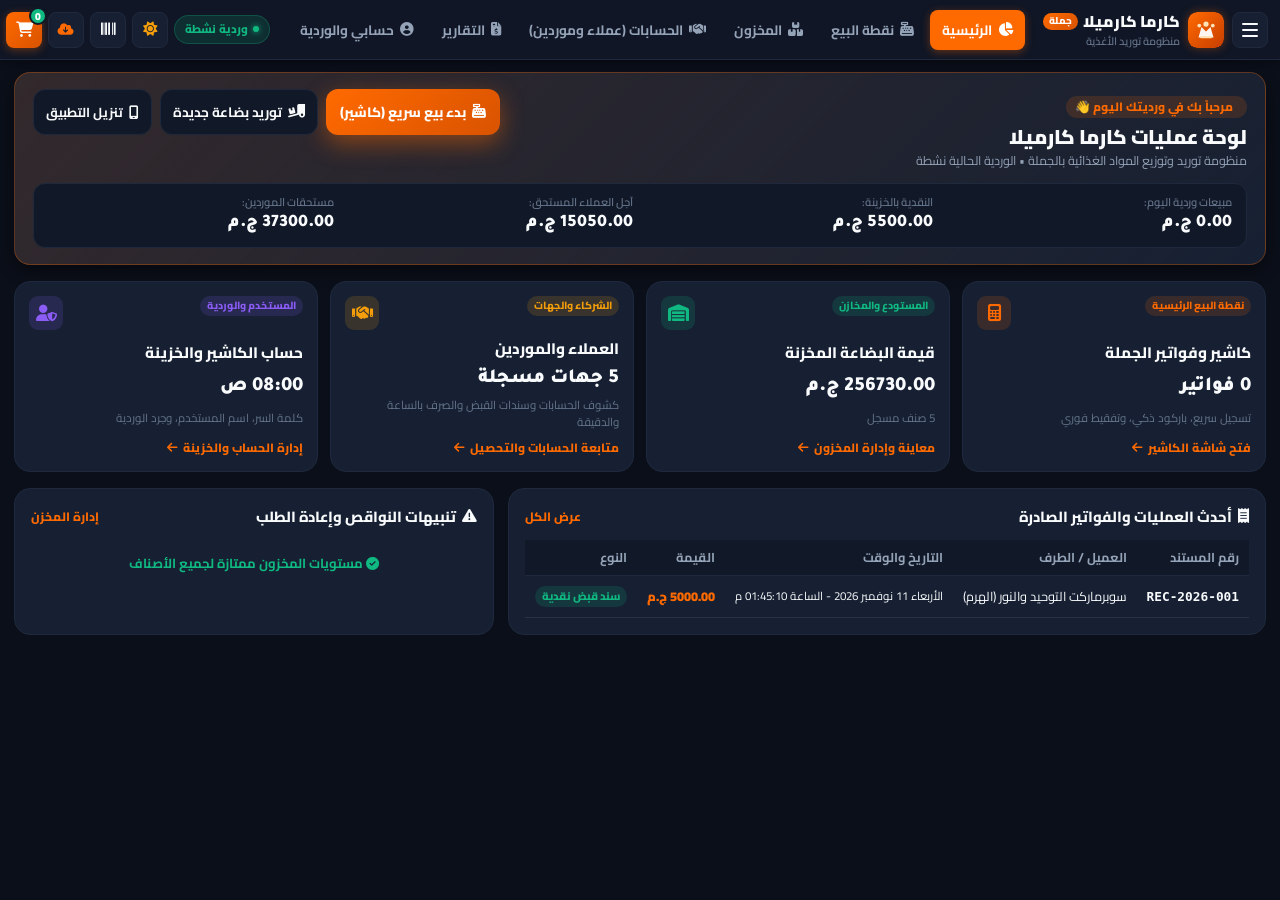
==== commit 80d11b1e: "feat: enable progressive web app capabilities Added PWA manifest, meta tags, and an install button t" ====
--- a/app/src/main/assets/index.html
+++ b/app/src/main/assets/index.html
@@ -17,6 +17,15 @@
     
     <!-- Main Stylesheet -->
     <link rel="stylesheet" href="css/style.css">
+
+    <!-- Progressive Web App (PWA) Manifest & Meta -->
+    <link rel="manifest" href="manifest.json">
+    <link rel="icon" type="image/png" href="favicon.png">
+    <link rel="apple-touch-icon" href="img/icon-192.png">
+    <meta name="mobile-web-app-capable" content="yes">
+    <meta name="apple-mobile-web-app-capable" content="yes">
+    <meta name="apple-mobile-web-app-status-bar-style" content="black-translucent">
+    <meta name="apple-mobile-web-app-title" content="كارما كارميلا">
 </head>
 <body>
     <div id="app" class="app-container">
@@ -99,6 +108,11 @@
                         <i class="fa-solid fa-barcode"></i>
                     </button>
 
+                    <!-- PWA Download/Install Trigger -->
+                    <button class="btn-header-action btn-pwa-install" onclick="app.installPwaApp()" title="تنزيل وتثبيت التطبيق على جهازك" style="color: var(--primary-orange);">
+                        <i class="fa-solid fa-cloud-arrow-down"></i>
+                    </button>
+
                     <!-- Cart Trigger Button (Invoice Basket) -->
                     <button class="btn-header-cart" id="headerCartBtn" onclick="app.toggleCartDrawer()" title="سلة الفاتورة الحالية">
                         <i class="fa-solid fa-cart-shopping"></i>
@@ -152,6 +166,21 @@
 
                 <a class="sidebar-link text-warning" onclick="app.lockScreen()"><i class="fa-solid fa-lock"></i> قفل الشاشة مؤقتاً (PIN)</a>
                 <a class="sidebar-link" onclick="app.exportAllData()"><i class="fa-solid fa-download"></i> تصدير نسخة احتياطية (Excel/JSON)</a>
+
+                <div class="sidebar-divider"></div>
+
+                <!-- PWA Install Promotion Box -->
+                <div class="sidebar-pwa-box" style="margin: 8px 12px 14px 12px; padding: 12px; background: rgba(255, 106, 0, 0.08); border: 1px dashed var(--primary-orange); border-radius: 12px; text-align: center;">
+                    <div style="font-weight: 800; color: var(--primary-orange); font-size: 13px; margin-bottom: 4px;">
+                        <i class="fa-solid fa-cloud-arrow-down"></i> تنزيل التطبيق على جهازك
+                    </div>
+                    <div style="font-size: 11px; color: var(--text-muted); margin-bottom: 8px; line-height: 1.4;">
+                        يعمل بدون إنترنت كبرنامج مبيعات مستقل وسريع
+                    </div>
+                    <button type="button" class="btn-primary" style="padding: 7px 12px; font-size: 12px; width: 100%; font-weight: 700;" onclick="app.installPwaApp()">
+                        <i class="fa-solid fa-download"></i> تثبيت التطبيق الآن
+                    </button>
+                </div>
             </nav>
         </aside>
 
@@ -176,6 +205,9 @@
                             </button>
                             <button class="btn-welcome-secondary" onclick="app.openNewPurchaseModal()">
                                 <i class="fa-solid fa-truck-ramp-box"></i> توريد بضاعة جديدة
+                            </button>
+                            <button class="btn-welcome-secondary btn-pwa-install" onclick="app.installPwaApp()" title="تنزيل التطبيق على الهاتف">
+                                <i class="fa-solid fa-mobile-screen"></i> تنزيل التطبيق
                             </button>
                         </div>
                     </div>
@@ -580,7 +612,7 @@
 
             <!-- 3: Cashier Elevated Center FAB -->
             <div class="b-nav-center-wrap">
-                <button class="b-nav-cashier-fab" onclick="app.switchScreen('pos')" title="الكاشير السريع">
+                <button class="b-nav-cashier-fab" id="bnav-pos" onclick="app.switchScreen('pos')" title="الكاشير السريع">
                     <div class="cashier-fab-inner">
                         <i class="fa-solid fa-cash-register"></i>
                     </div>
@@ -600,6 +632,99 @@
                 <span>حسابي</span>
             </button>
         </nav>
+
+        <!-- ================= MODAL: PWA INSTALLATION GUIDE (تنزيل وتثبيت التطبيق) ================= -->
+        <div class="modal-overlay" id="pwaInstallGuideModal">
+            <div class="modal-box" style="max-width: 500px;">
+                <div class="modal-header">
+                    <h3><i class="fa-solid fa-mobile-screen-button text-warning"></i> تثبيت تطبيق كارما كارميلا</h3>
+                    <button class="btn-modal-close" onclick="app.closePwaGuideModal()"><i class="fa-solid fa-xmark"></i></button>
+                </div>
+                <div class="modal-body">
+                    <div class="pwa-guide-intro">
+                        <svg class="brand-svg-icon" viewBox="0 0 48 48" fill="none" style="width: 44px; height: 44px; margin: 0 auto 8px auto; display: block;">
+                            <rect width="48" height="48" rx="12" fill="#FF6A00" />
+                            <path d="M14 34L18 20L24 26L30 20L34 34H14Z" fill="#FFFFFF" />
+                        </svg>
+                        <h4>تثبيت التطبيق مباشرة من المتصفح</h4>
+                        <p>تطبيق PWA مستقل وسريع، يتيح لك فتح نقطة البيع وإصدار الفواتير وطباعتها حتى بدون إنترنت</p>
+                    </div>
+
+                    <!-- Direct Instant Install Button (if browser supports prompt) -->
+                    <div style="margin-bottom: 14px; text-align: center;">
+                        <button type="button" class="btn-primary" style="width: 100%; padding: 12px; font-size: 15px; font-weight: 800;" onclick="if(window.deferredPwaPrompt){ window.deferredPwaPrompt.prompt(); } else { alert('يرجى اتباع الخطوات البسيطة أدناه حسب متصفح جهازك'); }">
+                            <i class="fa-solid fa-download"></i> اضغط لتثبيت التطبيق فوراً
+                        </button>
+                    </div>
+
+                    <!-- Step-by-Step for Chrome & Android / Brave -->
+                    <div class="pwa-platform-card">
+                        <div class="pwa-platform-header">
+                            <div class="pwa-platform-icon" style="color: #4285F4;"><i class="fa-brands fa-chrome"></i></div>
+                            <div>
+                                <div class="pwa-platform-title">متصفح أندرويد (Chrome / Brave / Firefox)</div>
+                                <small style="color: var(--text-muted);">للهواتف والأجهزة اللوحية</small>
+                            </div>
+                        </div>
+                        <div class="pwa-steps-list">
+                            <div class="pwa-step-item">
+                                <span class="pwa-step-num">1</span>
+                                <span>اضغط على أيقونة القائمة الثلاثية <i class="fa-solid fa-ellipsis-vertical"></i> بأعلى المتصفح.</span>
+                            </div>
+                            <div class="pwa-step-item">
+                                <span class="pwa-step-num">2</span>
+                                <span>اختر <strong>«تثبيت التطبيق» (Install app)</strong> أو «إضافة إلى الشاشة الرئيسية».</span>
+                            </div>
+                        </div>
+                    </div>
+
+                    <!-- Step-by-Step for iOS Safari -->
+                    <div class="pwa-platform-card">
+                        <div class="pwa-platform-header">
+                            <div class="pwa-platform-icon" style="color: #007AFF;"><i class="fa-brands fa-apple"></i></div>
+                            <div>
+                                <div class="pwa-platform-title">آيفون وآيباد (Safari)</div>
+                                <small style="color: var(--text-muted);">أجهزة Apple iOS</small>
+                            </div>
+                        </div>
+                        <div class="pwa-steps-list">
+                            <div class="pwa-step-item">
+                                <span class="pwa-step-num">1</span>
+                                <span>اضغط على زر المشاركة <i class="fa-solid fa-arrow-up-from-bracket"></i> أسفل شاشة المتصفح.</span>
+                            </div>
+                            <div class="pwa-step-item">
+                                <span class="pwa-step-num">2</span>
+                                <span>مرّر لأسفل واختر <strong>«إضافة إلى الصفحة الرئيسية» (Add to Home Screen)</strong>.</span>
+                            </div>
+                        </div>
+                    </div>
+
+                    <!-- Step-by-Step for Desktop PC -->
+                    <div class="pwa-platform-card">
+                        <div class="pwa-platform-header">
+                            <div class="pwa-platform-icon" style="color: #10B981;"><i class="fa-solid fa-desktop"></i></div>
+                            <div>
+                                <div class="pwa-platform-title">الكمبيوتر المكتبي واللابتوب (Windows / Mac)</div>
+                                <small style="color: var(--text-muted);">Chrome, Edge, Brave</small>
+                            </div>
+                        </div>
+                        <div class="pwa-steps-list">
+                            <div class="pwa-step-item">
+                                <span class="pwa-step-num">1</span>
+                                <span>انقر على أيقونة التثبيت <i class="fa-solid fa-circle-down"></i> الموجودة في شريط العنوان (URL) بالأعلى.</span>
+                            </div>
+                            <div class="pwa-step-item">
+                                <span class="pwa-step-num">2</span>
+                                <span>أو من قائمة المتصفح (⋮) اختر «تثبيت كارما كارميلا».</span>
+                            </div>
+                        </div>
+                    </div>
+                </div>
+                <div class="modal-footer">
+                    <button type="button" class="btn-secondary" onclick="app.closePwaGuideModal()">إغلاق النافذة</button>
+                </div>
+            </div>
+        </div>
 
         <!-- ================= MODAL: REAL VIDEO CAMERA BARCODE SCANNER ================= -->
         <div class="modal-overlay" id="scannerModal">
--- a/app/src/main/assets/css/style.css
+++ b/app/src/main/assets/css/style.css
@@ -139,6 +139,16 @@
     font-size: inherit;
     color: inherit;
     outline: none;
+}
+
+button, a, [onclick], .b-nav-item, .d-nav-item, .product-card-pos, .quick-action-btn, .partner-item, .tab-btn {
+    cursor: pointer;
+    touch-action: manipulation;
+    -webkit-tap-highlight-color: transparent;
+}
+
+button:active, .b-nav-item:active, .quick-action-btn:active, .product-card-pos:active {
+    transform: scale(0.97);
 }
 
 .app-container {
@@ -416,12 +426,14 @@
     z-index: 120;
     opacity: 0;
     visibility: hidden;
-    transition: opacity var(--transition-normal);
+    pointer-events: none;
+    transition: opacity var(--transition-normal), visibility var(--transition-normal);
 }
 
 .sidebar-overlay.active {
     opacity: 1;
     visibility: visible;
+    pointer-events: auto;
 }
 
 .sidebar-drawer {
@@ -437,12 +449,16 @@
     display: flex;
     flex-direction: column;
     transform: translateX(100%);
-    transition: transform 0.3s cubic-bezier(0.16, 1, 0.3, 1);
+    transition: transform 0.3s cubic-bezier(0.16, 1, 0.3, 1), visibility 0.3s ease;
     box-shadow: -4px 0 20px rgba(0, 0, 0, 0.4);
+    pointer-events: none;
+    visibility: hidden;
 }
 
 .sidebar-drawer.active {
     transform: translateX(0);
+    pointer-events: auto;
+    visibility: visible;
 }
 
 .sidebar-header {
@@ -1157,12 +1173,16 @@
         max-width: 100vw;
         z-index: 140;
         transform: translateX(-100%);
-        transition: transform 0.3s cubic-bezier(0.16, 1, 0.3, 1);
+        transition: transform 0.3s cubic-bezier(0.16, 1, 0.3, 1), visibility 0.3s ease;
         border-radius: 0;
+        pointer-events: none;
+        visibility: hidden;
     }
 
     .pos-cart-panel.active {
         transform: translateX(0);
+        pointer-events: auto;
+        visibility: visible;
     }
 }
 
@@ -1678,16 +1698,19 @@
     z-index: 200;
     opacity: 0;
     visibility: hidden;
-    display: flex;
+    display: none;
+    pointer-events: none;
     align-items: center;
     justify-content: center;
     padding: 14px;
-    transition: opacity var(--transition-normal);
+    transition: opacity var(--transition-normal), visibility var(--transition-normal);
 }
 
 .modal-overlay.active {
+    display: flex;
     opacity: 1;
     visibility: visible;
+    pointer-events: auto;
 }
 
 .modal-box {
@@ -2240,3 +2263,104 @@
         display: none !important;
     }
 }
+
+/* ==========================================================================
+   PWA INSTALLATION BANNER & GUIDE MODAL
+   ========================================================================== */
+.btn-pwa-install {
+    display: inline-flex;
+    align-items: center;
+    gap: 6px;
+    font-size: 13px;
+    font-weight: 700;
+}
+
+.pwa-guide-intro {
+    text-align: center;
+    padding: 14px 10px;
+    background: linear-gradient(135deg, rgba(255, 106, 0, 0.12), rgba(255, 106, 0, 0.04));
+    border-radius: var(--border-radius-md);
+    border: 1px solid rgba(255, 106, 0, 0.25);
+    margin-bottom: 16px;
+}
+
+.pwa-guide-intro h4 {
+    font-size: 16px;
+    font-weight: 800;
+    color: var(--primary-orange);
+    margin-bottom: 4px;
+}
+
+.pwa-guide-intro p {
+    font-size: 12px;
+    color: var(--text-secondary);
+}
+
+.pwa-platform-card {
+    background: var(--bg-card);
+    border: 1px solid var(--border-color);
+    border-radius: var(--border-radius-md);
+    padding: 14px;
+    margin-bottom: 12px;
+    transition: transform var(--transition-fast), border-color var(--transition-fast);
+}
+
+.pwa-platform-card:hover {
+    border-color: var(--primary-orange);
+}
+
+.pwa-platform-header {
+    display: flex;
+    align-items: center;
+    gap: 10px;
+    margin-bottom: 10px;
+}
+
+.pwa-platform-icon {
+    width: 36px;
+    height: 36px;
+    border-radius: 8px;
+    display: flex;
+    align-items: center;
+    justify-content: center;
+    font-size: 18px;
+    background: rgba(255, 255, 255, 0.05);
+}
+
+.pwa-platform-title {
+    font-weight: 800;
+    font-size: 14px;
+    color: var(--text-primary);
+}
+
+.pwa-steps-list {
+    display: flex;
+    flex-direction: column;
+    gap: 8px;
+    font-size: 12px;
+    color: var(--text-secondary);
+    padding-right: 4px;
+}
+
+.pwa-step-item {
+    display: flex;
+    align-items: flex-start;
+    gap: 8px;
+    line-height: 1.5;
+}
+
+.pwa-step-num {
+    background: var(--primary-orange);
+    color: #FFFFFF;
+    width: 18px;
+    height: 18px;
+    border-radius: 50%;
+    display: flex;
+    align-items: center;
+    justify-content: center;
+    font-size: 10px;
+    font-weight: 800;
+    flex-shrink: 0;
+    margin-top: 2px;
+}
+
